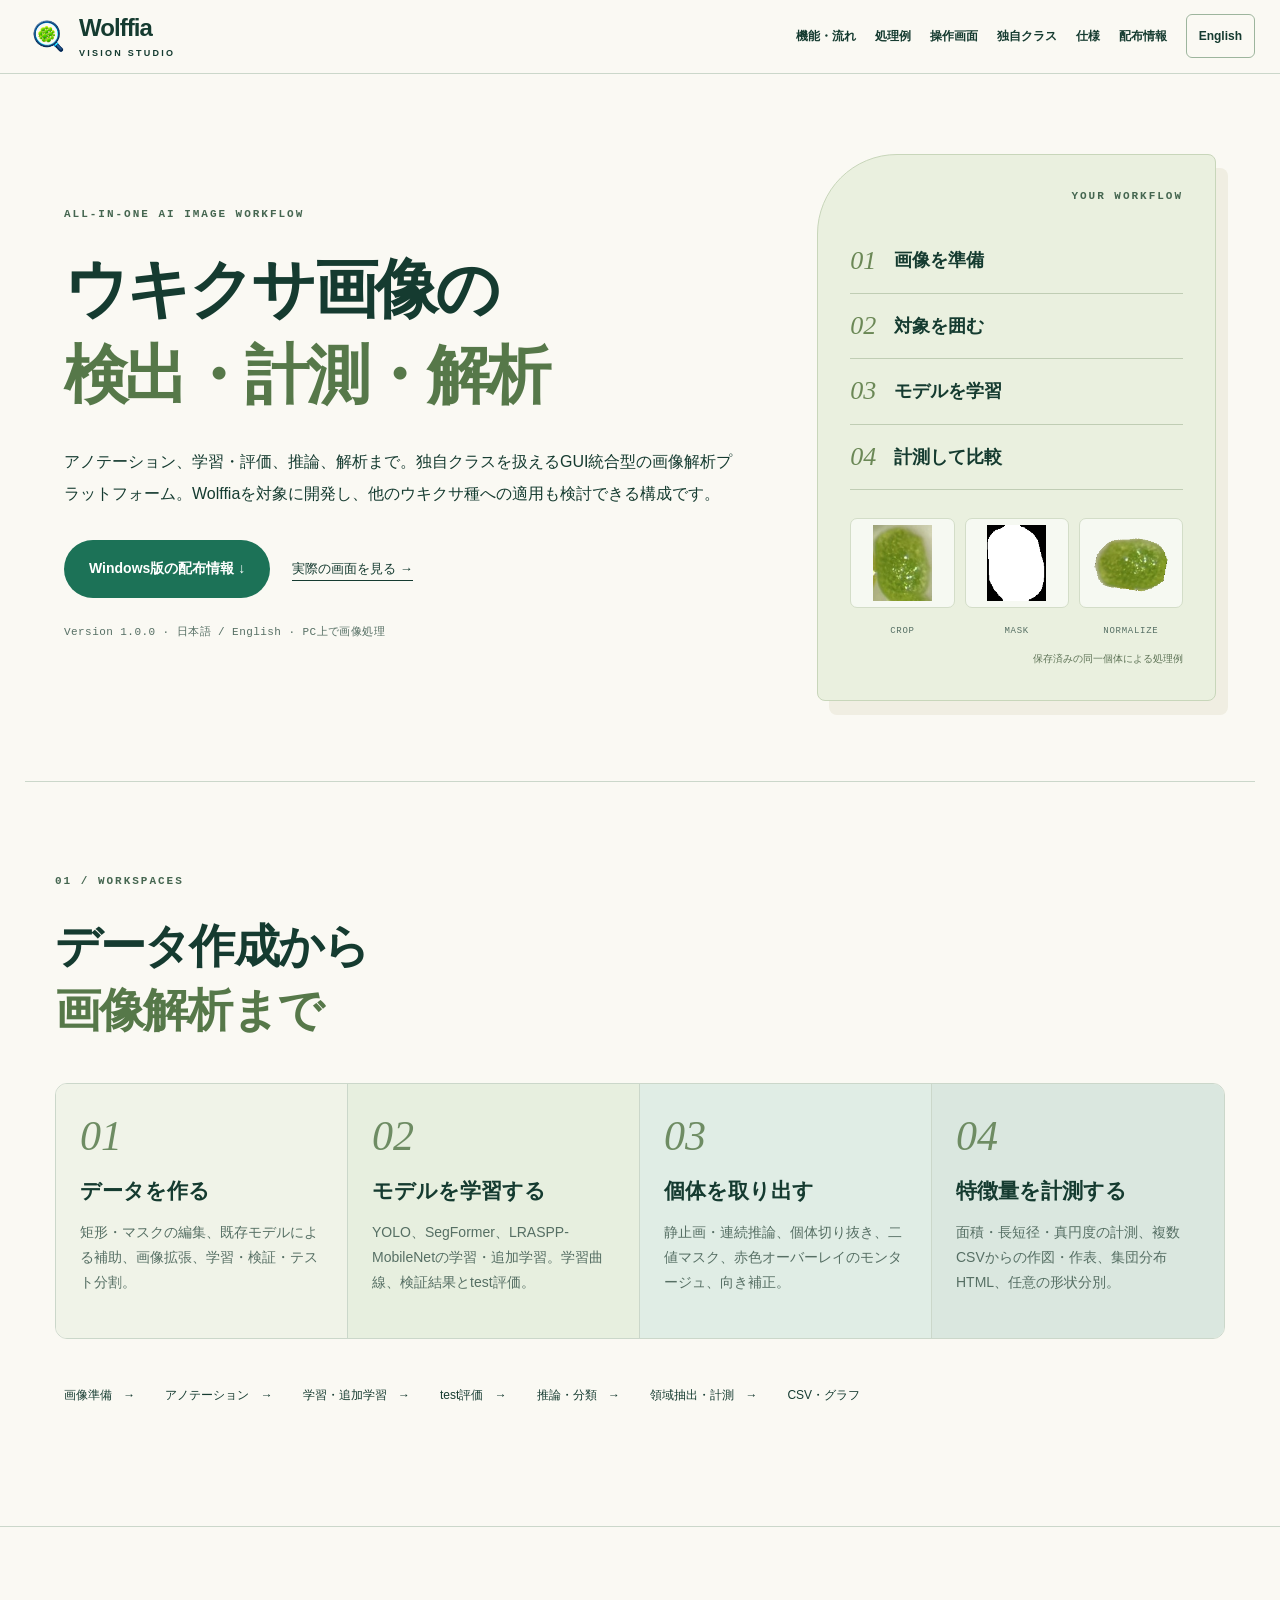
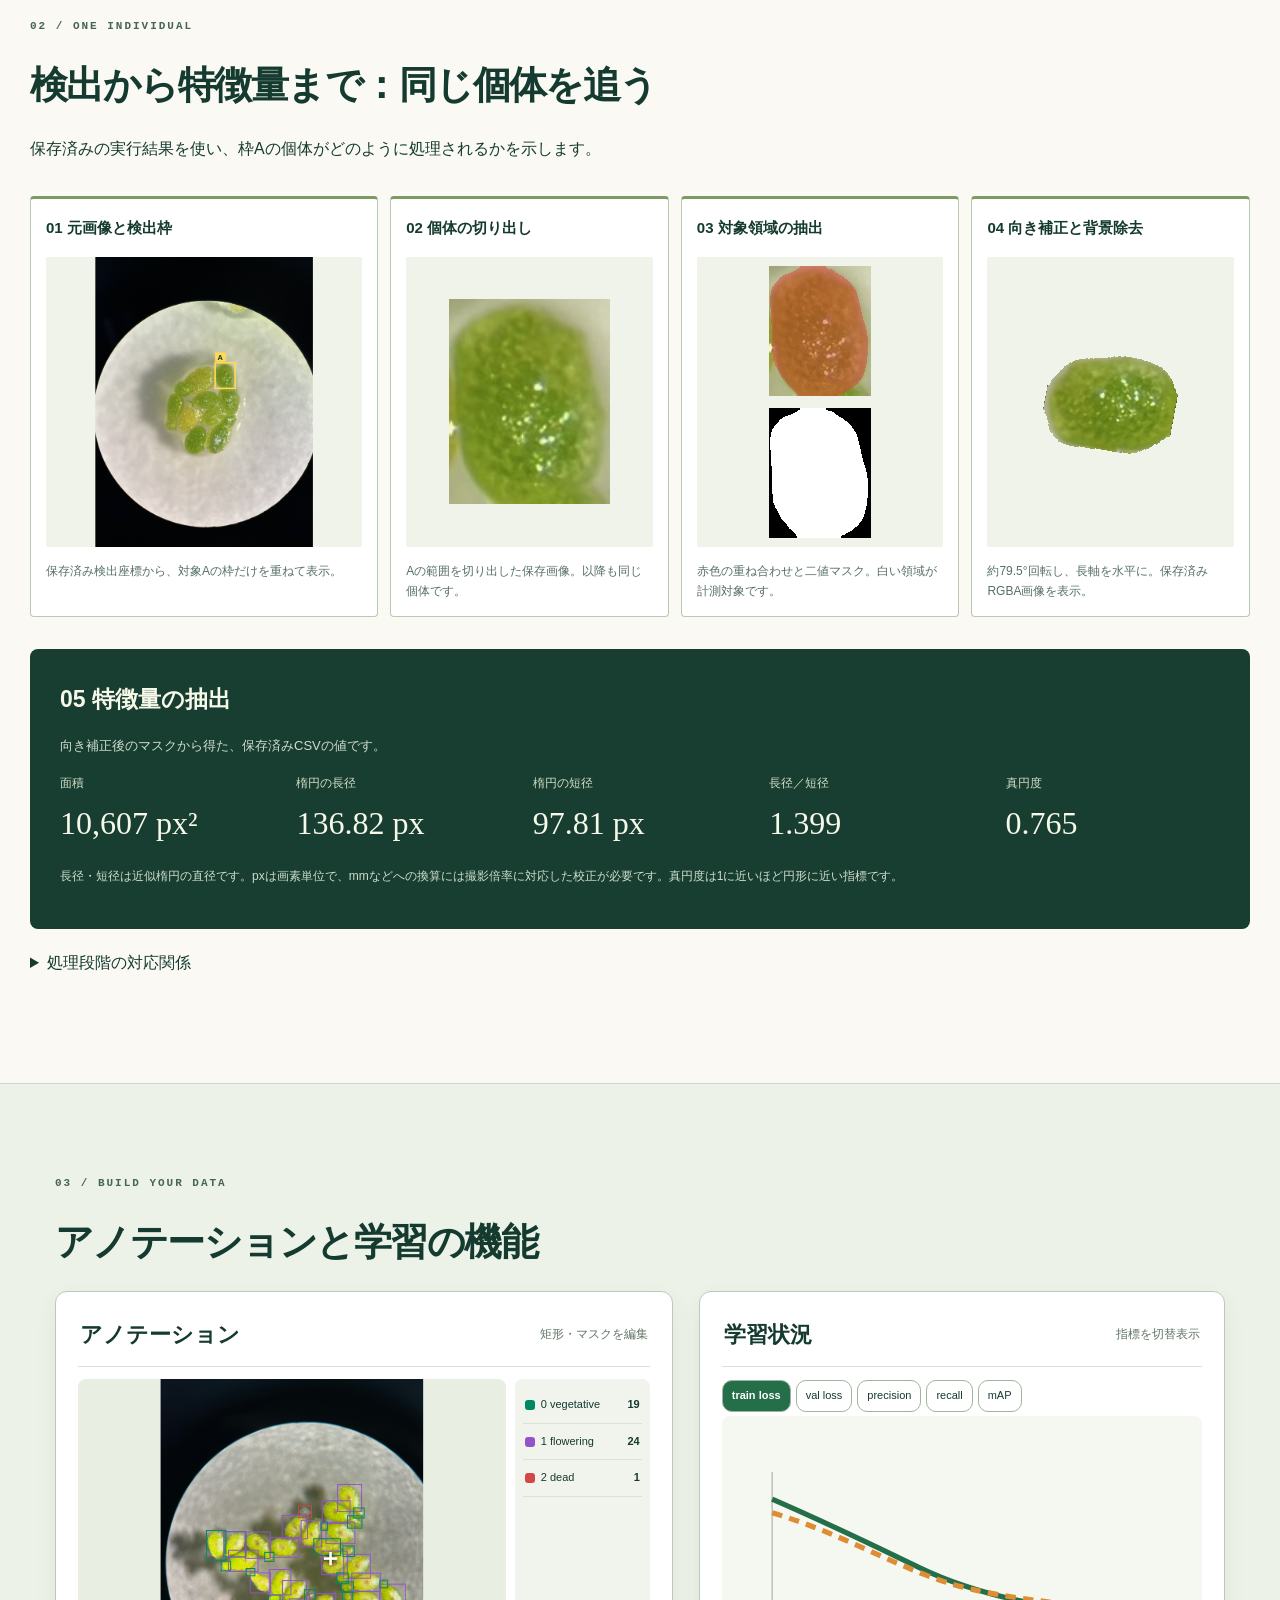
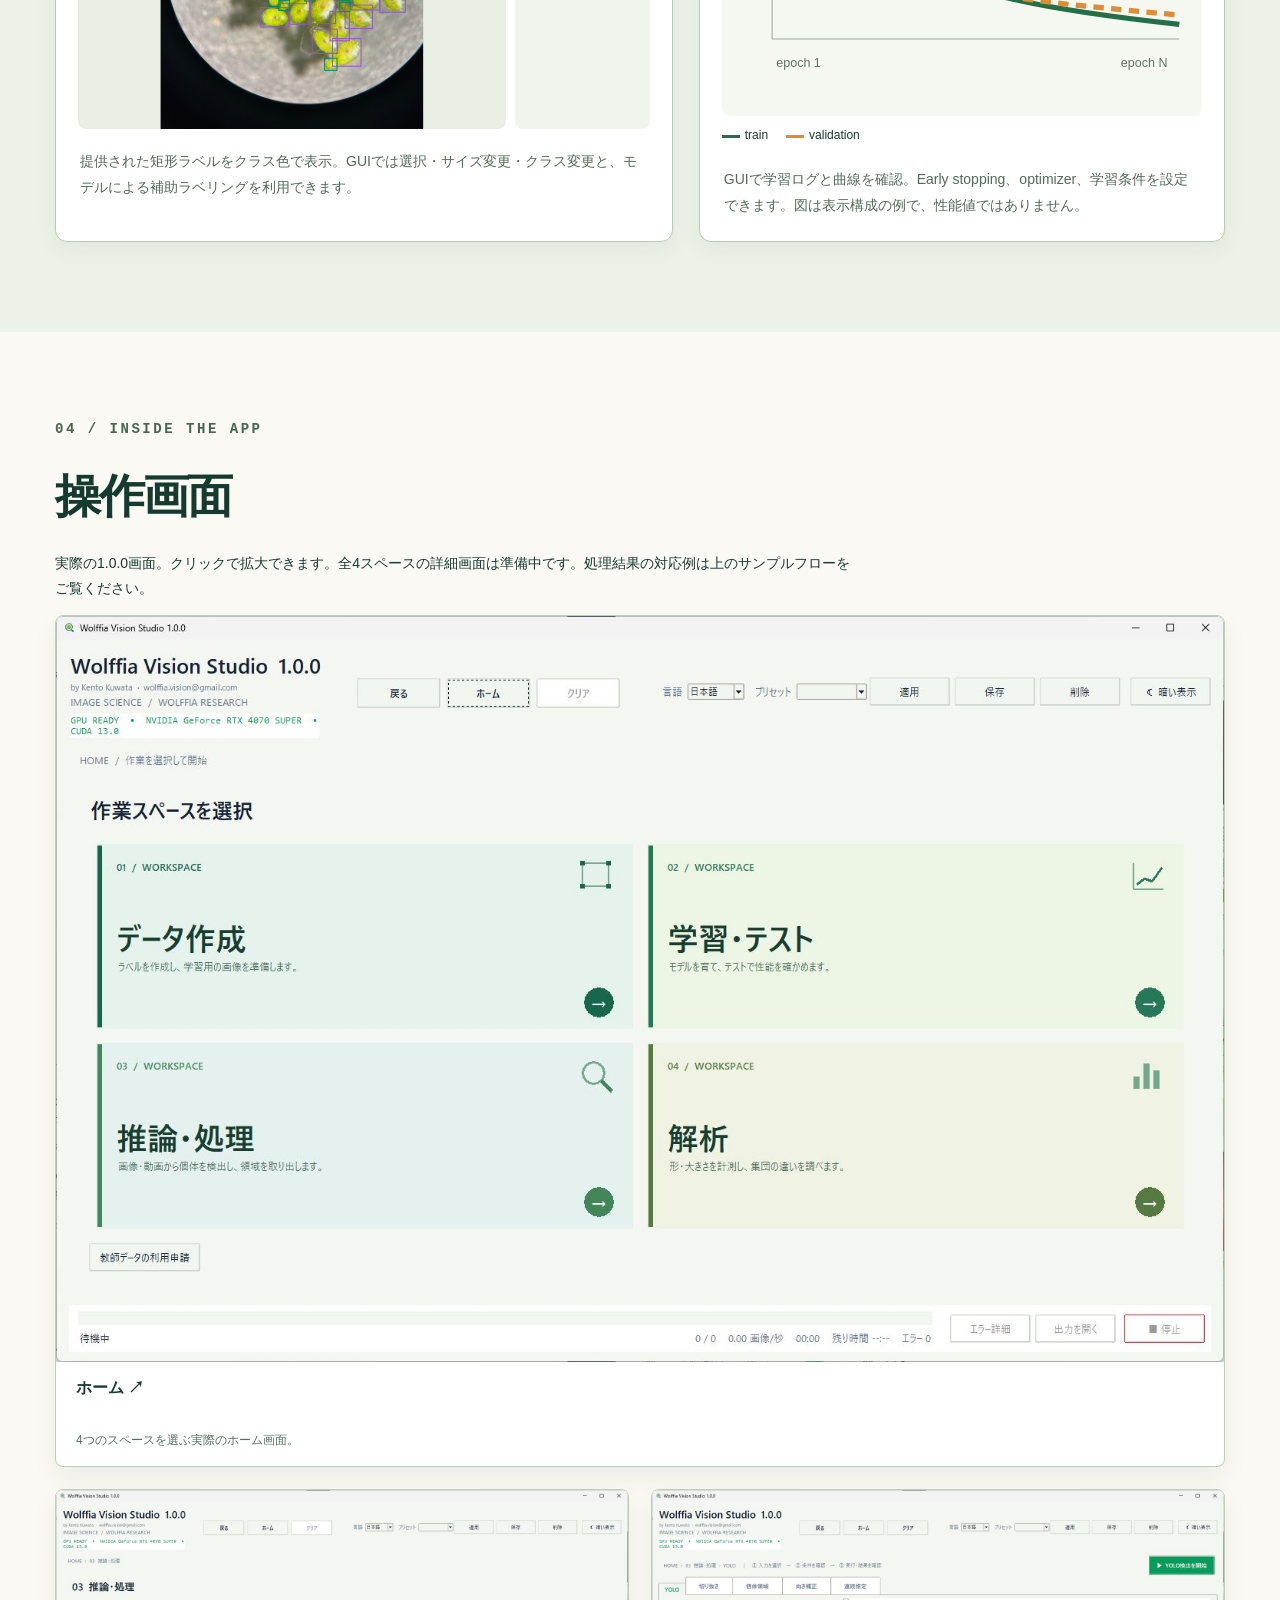
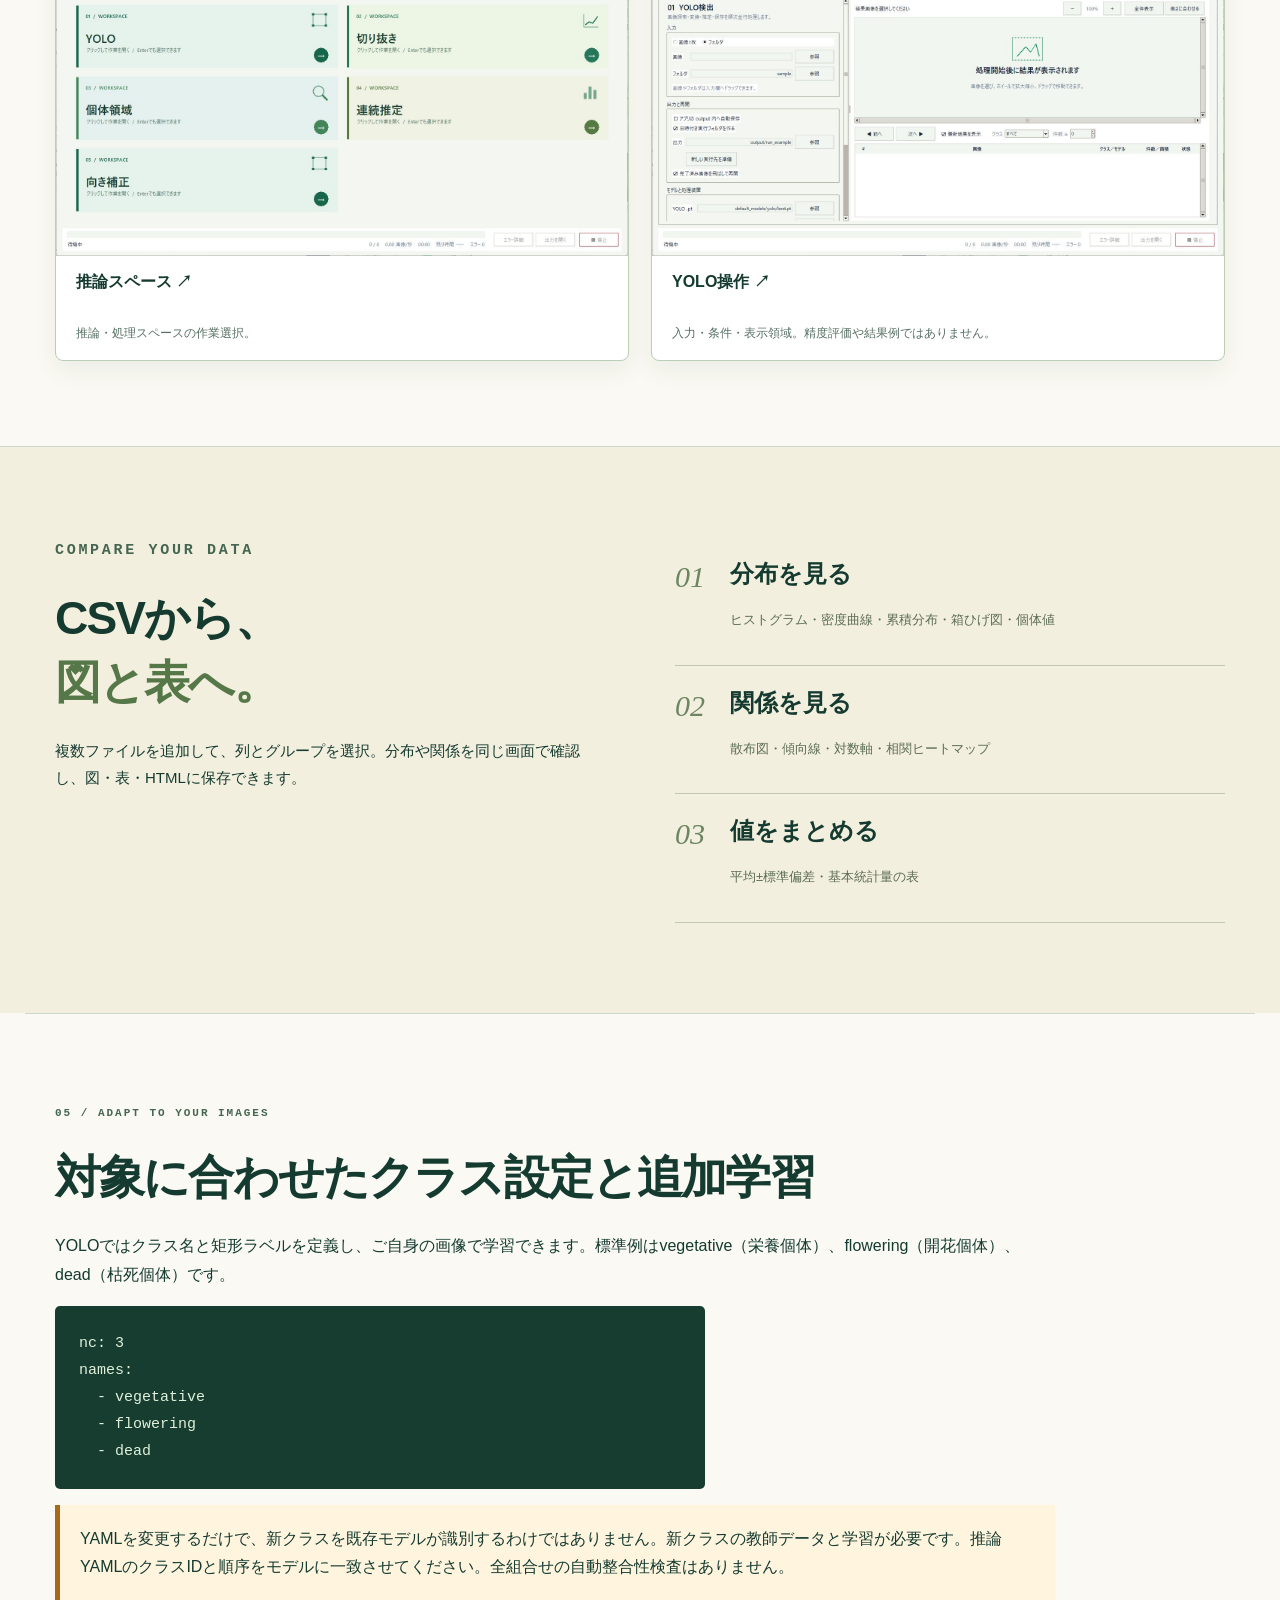
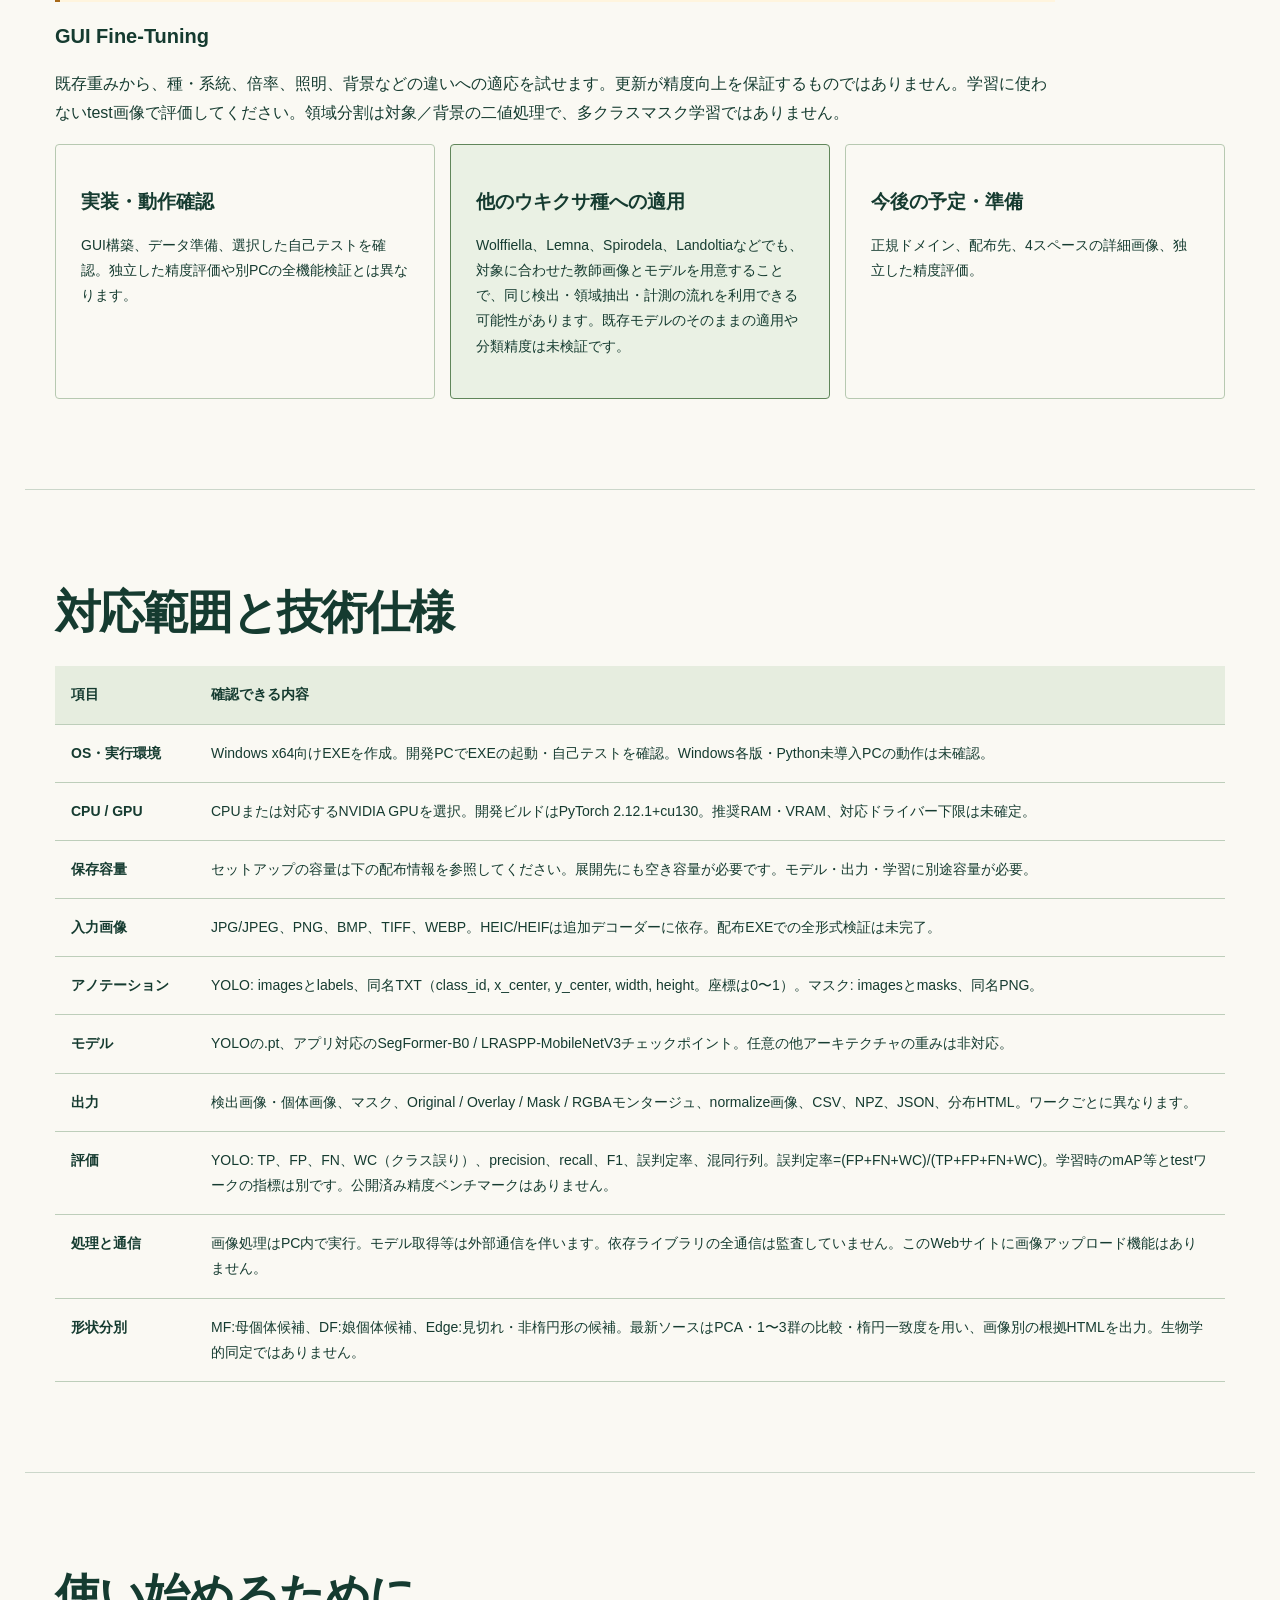
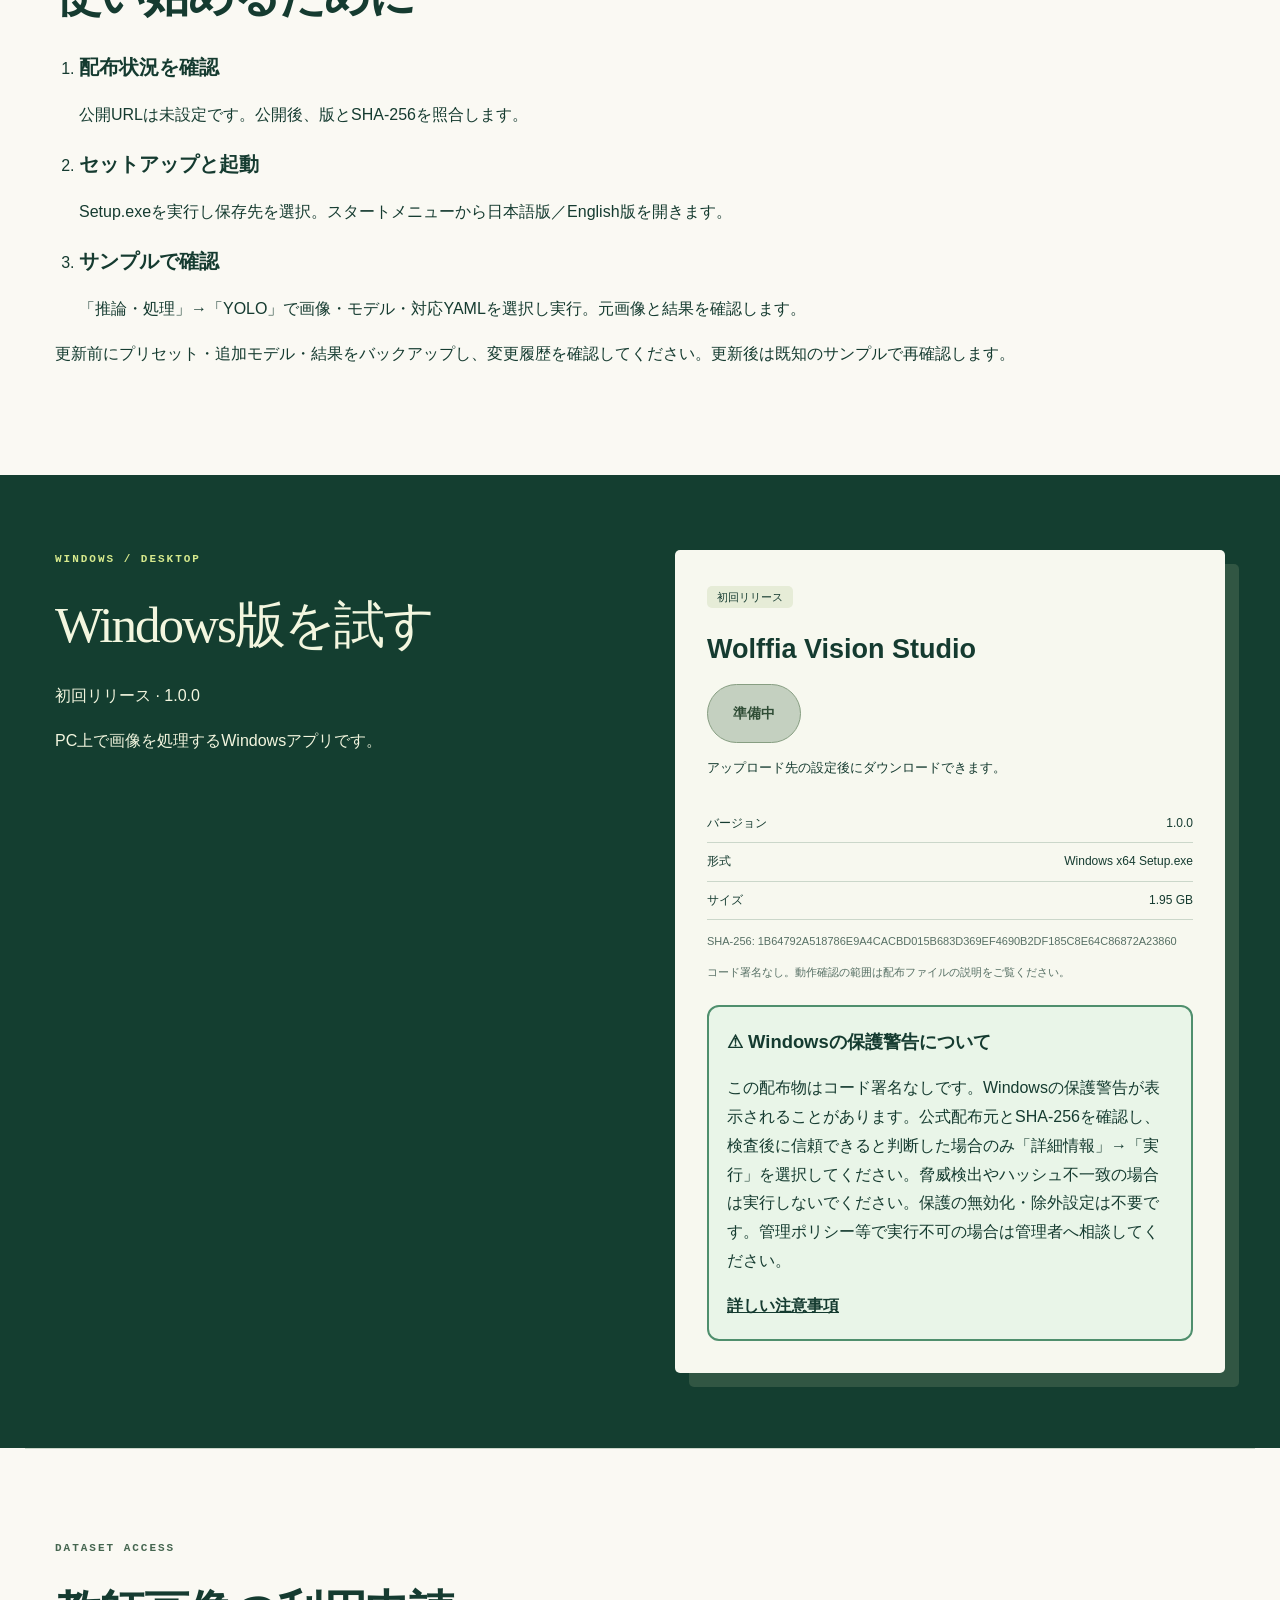
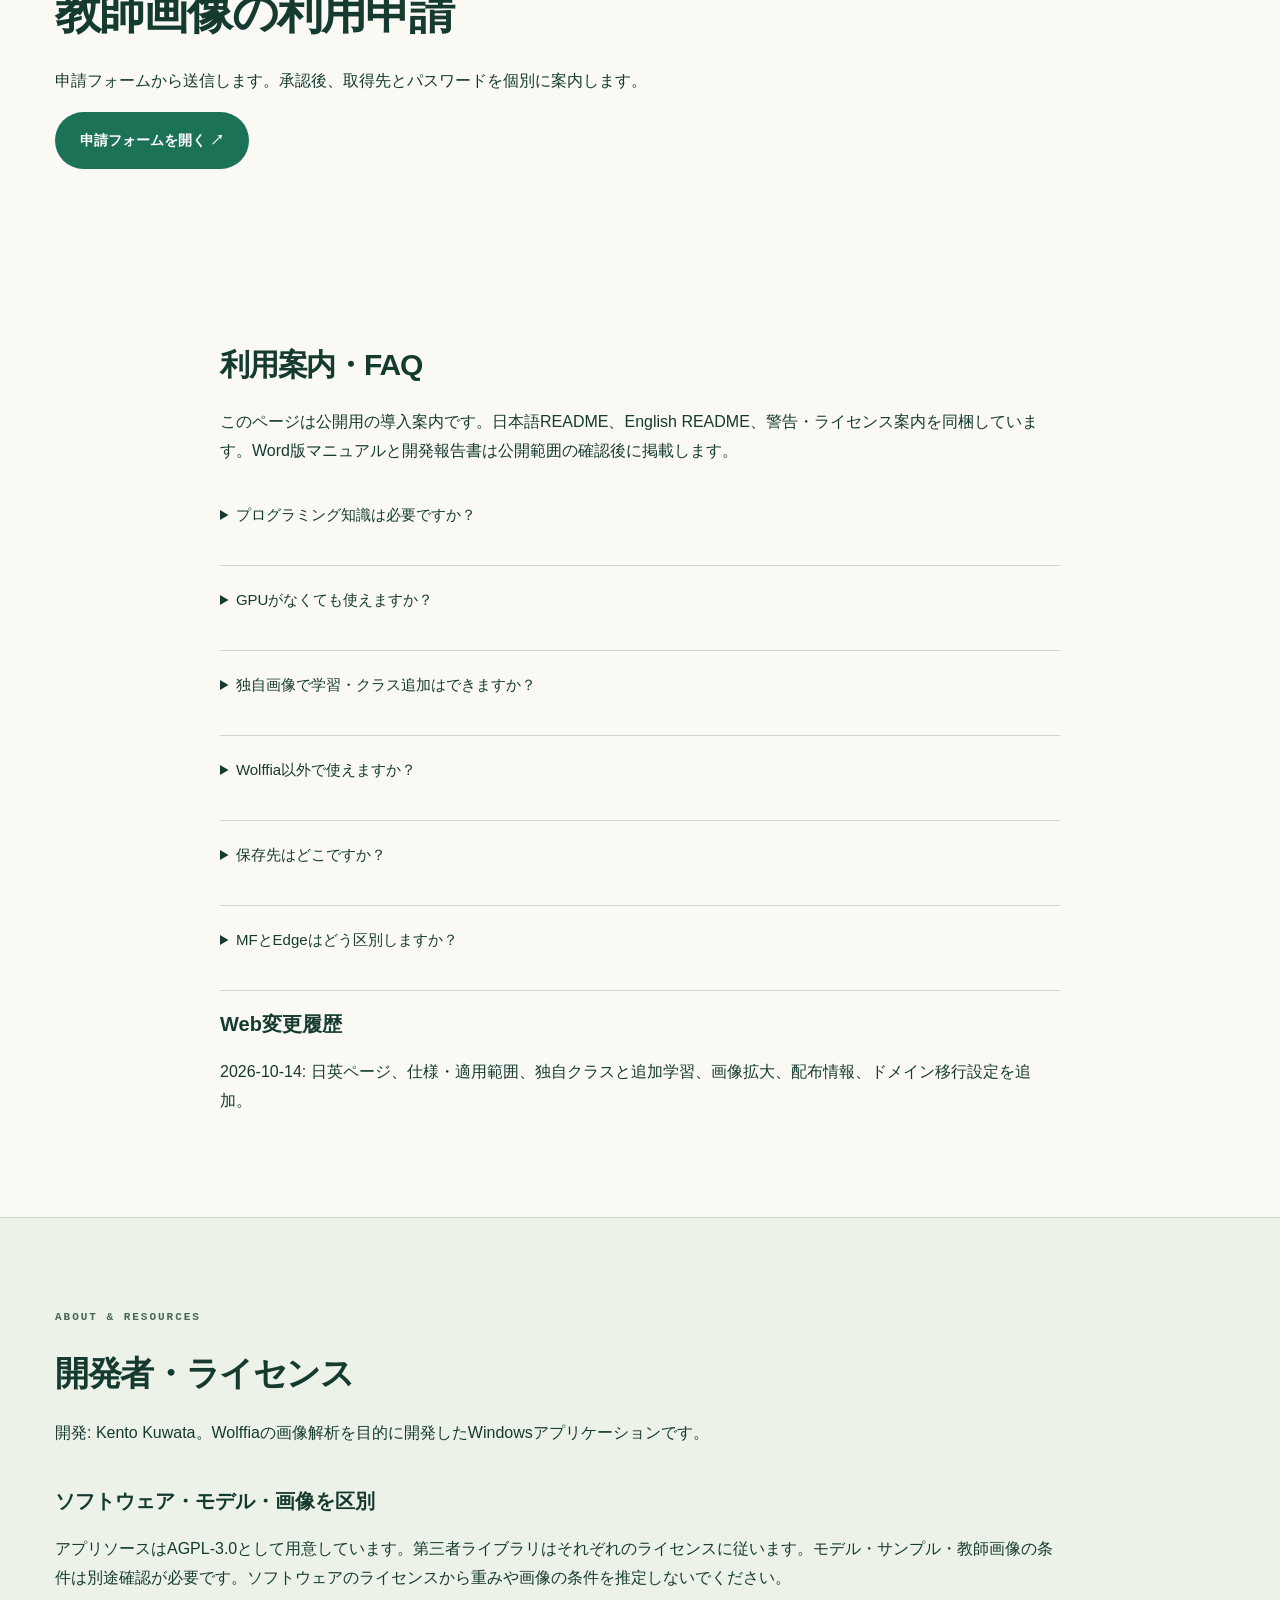
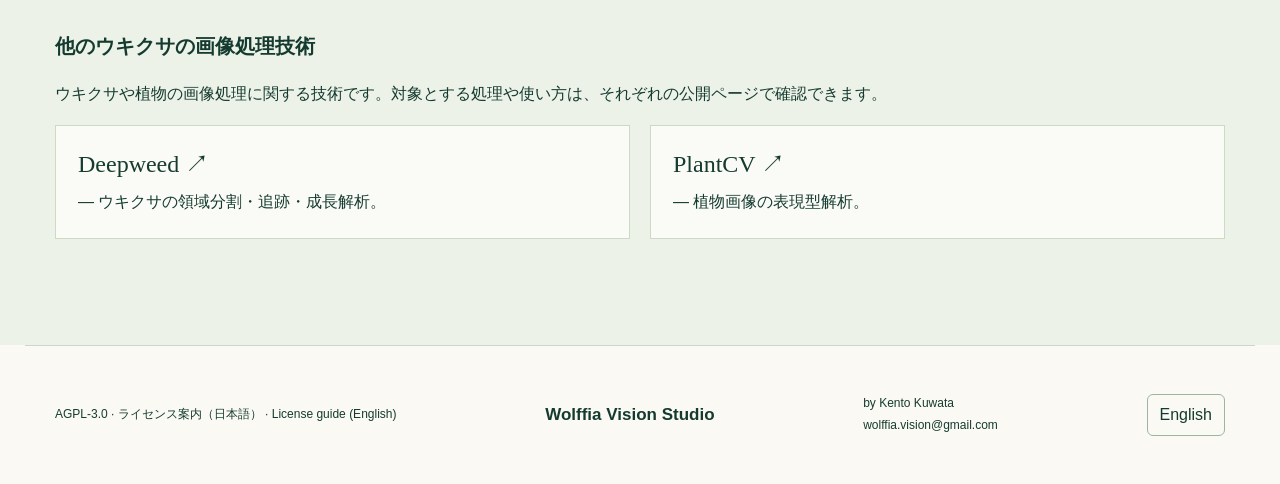
==== index.html @ 160605e1 "Add files via upload" ====
<!doctype html><html lang="ja"><head><meta charset="utf-8"><meta name="viewport" content="width=device-width,initial-scale=1"><title>Wolffia Vision Studio | アノテーションから学習・画像解析まで</title><meta name="description" content="アノテーション、学習・評価、推論、解析まで。独自クラスを扱えるGUI統合型の画像解析プラットフォーム。Wolffiaを対象に開発し、他のウキクサ種への適用も検討できる構成です。"><meta property="og:type" content="website"><meta property="og:title" content="Wolffia Vision Studio | アノテーションから学習・画像解析まで"><meta property="og:description" content="アノテーション、学習・評価、推論、解析まで。独自クラスを扱えるGUI統合型の画像解析プラットフォーム。Wolffiaを対象に開発し、他のウキクサ種への適用も検討できる構成です。"><meta name="twitter:card" content="summary"><link rel="icon" href="assets/icon.png"><link rel="stylesheet" href="style.css"><link rel="stylesheet" href="enhancements.css"><link rel="stylesheet" href="editorial.css"><style>.download-card .release-warning{border:2px solid #4f8f6d;border-radius:12px;padding:18px;background:#e9f5e8;margin:22px 0 0}.release-warning h3{font-size:1.15rem;margin-top:0}.release-warning a{text-decoration:underline;font-weight:700}.screenshot-crop{aspect-ratio:auto!important}.screenshot-crop img{transform:none!important;object-fit:contain!important}.lightbox-crop img{transform:none!important}</style></head><body><a class="skip" href="#main">本文へ移動</a><header><a class="brand" href="#main"><img src="assets/icon.png" width="44" height="44" alt=""><span>Wolffia<span class="brand-sub">VISION STUDIO</span></span></a><button class="menu-toggle" aria-expanded="false" aria-controls="main-nav">メニュー ☰</button><nav id="main-nav" aria-label="メインナビゲーション"><a href="#workflow">機能・流れ</a><a href="#example">処理例</a><a href="#screens">操作画面</a><a href="#custom">独自クラス</a><a href="#spec">仕様</a><a href="#download">配布情報</a><a class="language-link" href="en/" hreflang="en">English</a></nav></header><main id="main"><section class="hero"><div class="hero-copy"><p class="eyebrow">ALL-IN-ONE AI IMAGE WORKFLOW</p><h1>ウキクサ画像の<br><em>検出・計測・解析</em></h1><p class="lead">アノテーション、学習・評価、推論、解析まで。独自クラスを扱えるGUI統合型の画像解析プラットフォーム。Wolffiaを対象に開発し、他のウキクサ種への適用も検討できる構成です。</p><div class="actions"><a class="primary" href="#download">Windows版の配布情報 ↓</a><a class="text-link" href="#screens">実際の画面を見る →</a></div><p class="subtle">Version 1.0.0 · 日本語 / English · PC上で画像処理</p></div><aside class="workflow-panel" aria-label="Workflow"><p class="eyebrow">YOUR WORKFLOW</p><ol><li><span>01</span><strong>画像を準備</strong></li><li><span>02</span><strong>対象を囲む</strong></li><li><span>03</span><strong>モデルを学習</strong></li><li><span>04</span><strong>計測して比較</strong></li></ol><div class="workflow-specimens"><figure><img src="assets/workflow/crop.jpg" alt="CROP"><figcaption>CROP</figcaption></figure><figure><img src="assets/workflow/mask.png" alt="MASK"><figcaption>MASK</figcaption></figure><figure><img src="assets/workflow/normalized.png" alt="NORMALIZE"><figcaption>NORMALIZE</figcaption></figure></div><p class="specimen-caption">保存済みの同一個体による処理例</p></aside></section><section class="intro" id="workflow"><p class="eyebrow">01 / WORKSPACES</p><h2>データ作成から<br><em>画像解析まで</em></h2><div class="steps"><article><span class="step-number">01</span><h3>データを作る</h3><p>矩形・マスクの編集、既存モデルによる補助、画像拡張、学習・検証・テスト分割。</p></article><article><span class="step-number">02</span><h3>モデルを学習する</h3><p>YOLO、SegFormer、LRASPP-MobileNetの学習・追加学習。学習曲線、検証結果とtest評価。</p></article><article><span class="step-number">03</span><h3>個体を取り出す</h3><p>静止画・連続推論、個体切り抜き、二値マスク、赤色オーバーレイのモンタージュ、向き補正。</p></article><article><span class="step-number">04</span><h3>特徴量を計測する</h3><p>面積・長短径・真円度の計測、複数CSVからの作図・作表、集団分布HTML、任意の形状分別。</p></article></div><ol class="flow"><li>画像準備</li><li>アノテーション</li><li>学習・追加学習</li><li>test評価</li><li>推論・分類</li><li>領域抽出・計測</li><li>CSV・グラフ</li></ol></section><section class="intro example" id="example"><p class="eyebrow">02 / ONE INDIVIDUAL</p><h2>検出から特徴量まで：同じ個体を追う</h2><p>保存済みの実行結果を使い、枠Aの個体がどのように処理されるかを示します。</p><div class="example-grid"><figure><h3>01 元画像と検出枠</h3><div class="example-image"><svg viewBox="0 0 1108 1477" role="img" aria-label="元画像の選択した検出枠A"><image href="assets/workflow/original.jpg" width="1108" height="1477"/><rect x="610" y="539" width="102" height="130" fill="none" stroke="#ffda56" stroke-width="8"/><rect x="610" y="486" width="54" height="48" fill="#ffda56"/><text x="622" y="523" font-size="38" font-weight="bold" fill="#18352b">A</text></svg></div><figcaption>保存済み検出座標から、対象Aの枠だけを重ねて表示。</figcaption></figure><figure><h3>02 個体の切り出し</h3><div class="example-image"><img src="assets/workflow/crop.jpg" alt="枠Aから切り出した個体" width="102" height="130" loading="lazy"></div><figcaption>Aの範囲を切り出した保存画像。以降も同じ個体です。</figcaption></figure><figure><h3>03 対象領域の抽出</h3><div class="example-image"><div class="mask-pair"><img src="assets/workflow/overlay.jpg" alt="赤色で示す抽出領域" loading="lazy"><img src="assets/workflow/mask.png" alt="白が対象、黒が背景の二値マスク" loading="lazy"></div></div><figcaption>赤色の重ね合わせと二値マスク。白い領域が計測対象です。</figcaption></figure><figure><h3>04 向き補正と背景除去</h3><div class="example-image"><img src="assets/workflow/normalized.png" alt="長軸を水平にした背景透過画像" width="163" height="141" loading="lazy"></div><figcaption>約79.5°回転し、長軸を水平に。保存済みRGBA画像を表示。</figcaption></figure></div><div class="measurement"><h3>05 特徴量の抽出</h3><p>向き補正後のマスクから得た、保存済みCSVの値です。</p><dl><div><dt>面積</dt><dd>10,607 px²</dd></div><div><dt>楕円の長径</dt><dd>136.82 px</dd></div><div><dt>楕円の短径</dt><dd>97.81 px</dd></div><div><dt>長径／短径</dt><dd>1.399</dd></div><div><dt>真円度</dt><dd>0.765</dd></div></dl><p class="fine">長径・短径は近似楕円の直径です。pxは画素単位で、mmなどへの換算には撮影倍率に対応した校正が必要です。真円度は1に近いほど円形に近い指標です。</p></div><details><summary>処理段階の対応関係</summary><p>同じ検出対象を、切り抜き対応表と内部の個体IDで各処理段階へ対応付けています。</p><p>保存済みの処理例であり、1.0.0の精度ベンチマークではありません。</p></details></section><section class="intro feature-tools" id="annotation-training"><p class="eyebrow">03 / BUILD YOUR DATA</p><h2>アノテーションと学習の機能</h2><div class="hero-tools" aria-label="アノテーションと学習の機能例"><article class="tool-preview annotation-preview"><div class="tool-bar"><strong>アノテーション</strong><span>矩形・マスクを編集</span></div><div class="annotation-layout"><div class="annotation-canvas"><svg viewBox="0 0 1108 1477" role="img" aria-label="提供されたラベルを重ねたアノテーション例"><image href="assets/annotation-example.png" width="1108" height="1477"/><rect x="422.7" y="964.2" width="119.0" height="82.2" fill="none" stroke="#9453c9" stroke-width="4"/><rect x="357.1" y="645.7" width="105.9" height="111.3" fill="none" stroke="#9453c9" stroke-width="4"/><rect x="628.2" y="905.5" width="109.9" height="127.1" fill="none" stroke="#9453c9" stroke-width="4"/><rect x="543.5" y="928.0" width="90.5" height="107.0" fill="none" stroke="#9453c9" stroke-width="4"/><rect x="593.1" y="596.5" width="86.4" height="111.8" fill="none" stroke="#9453c9" stroke-width="4"/><rect x="461.4" y="668.3" width="120.9" height="84.3" fill="none" stroke="#9453c9" stroke-width="4"/><rect x="680.2" y="726.3" width="107.9" height="99.4" fill="none" stroke="#9453c9" stroke-width="4"/><rect x="715.1" y="980.2" width="81.7" height="124.7" fill="none" stroke="#9453c9" stroke-width="4"/><rect x="806.8" y="819.4" width="120.5" height="77.7" fill="none" stroke="#9453c9" stroke-width="4"/><rect x="725.5" y="1095.6" width="120.4" height="116.6" fill="none" stroke="#9453c9" stroke-width="4"/><rect x="681.8" y="513.7" width="117.5" height="95.8" fill="none" stroke="#9453c9" stroke-width="4"/><rect x="925.0" y="865.7" width="107.7" height="118.5" fill="none" stroke="#9453c9" stroke-width="4"/><rect x="698.0" y="604.5" width="121.9" height="90.4" fill="none" stroke="#9453c9" stroke-width="4"/><rect x="640.0" y="1055.8" width="105.6" height="102.3" fill="none" stroke="#9453c9" stroke-width="4"/><rect x="772.7" y="740.0" width="112.5" height="100.7" fill="none" stroke="#9453c9" stroke-width="4"/><rect x="514.6" y="850.2" width="101.4" height="98.3" fill="none" stroke="#9453c9" stroke-width="4"/><rect x="747.2" y="445.1" width="101.1" height="114.4" fill="none" stroke="#9453c9" stroke-width="4"/><rect x="778.7" y="954.1" width="115.8" height="99.1" fill="none" stroke="#9453c9" stroke-width="4"/><rect x="582.3" y="535.6" width="54.1" height="48.9" fill="none" stroke="#d44747" stroke-width="4"/><rect x="743.5" y="818.4" width="48.5" height="45.6" fill="none" stroke="#008864" stroke-width="4"/><rect x="753.7" y="935.5" width="45.9" height="46.3" fill="none" stroke="#008864" stroke-width="4"/><rect x="762.6" y="856.1" width="50.8" height="44.0" fill="none" stroke="#008864" stroke-width="4"/><rect x="769.4" y="704.9" width="47.6" height="43.9" fill="none" stroke="#008864" stroke-width="4"/><rect x="788.6" y="577.4" width="61.1" height="52.0" fill="none" stroke="#008864" stroke-width="4"/><rect x="455.2" y="911.8" width="49.2" height="48.2" fill="none" stroke="#008864" stroke-width="4"/><rect x="255.5" y="768.7" width="40.1" height="41.0" fill="none" stroke="#008864" stroke-width="4"/><rect x="806.8" y="895.8" width="118.9" height="79.0" fill="none" stroke="#9453c9" stroke-width="4"/><rect x="692.1" y="1178.3" width="52.2" height="51.3" fill="none" stroke="#008864" stroke-width="4"/><rect x="607.8" y="888.8" width="44.7" height="48.5" fill="none" stroke="#008864" stroke-width="4"/><rect x="498.9" y="934.1" width="45.5" height="43.1" fill="none" stroke="#008864" stroke-width="4"/><rect x="767.8" y="898.6" width="43.4" height="43.6" fill="none" stroke="#008864" stroke-width="4"/><rect x="286.5" y="722.6" width="124.8" height="89.7" fill="none" stroke="#9453c9" stroke-width="4"/><rect x="646.5" y="674.0" width="112.6" height="71.2" fill="none" stroke="#008864" stroke-width="4"/><rect x="814.8" y="544.1" width="44.4" height="42.7" fill="none" stroke="#008864" stroke-width="4"/><rect x="439.3" y="731.7" width="39.2" height="38.1" fill="none" stroke="#008864" stroke-width="4"/><rect x="361.3" y="799.8" width="36.4" height="30.7" fill="none" stroke="#008864" stroke-width="4"/><rect x="676.7" y="603.4" width="28.0" height="34.7" fill="none" stroke="#008864" stroke-width="4"/><rect x="925.0" y="849.0" width="33.7" height="32.2" fill="none" stroke="#008864" stroke-width="4"/><rect x="267.6" y="644.4" width="92.3" height="106.4" fill="none" stroke="#008864" stroke-width="4"/><rect x="267.5" y="644.8" width="92.3" height="105.9" fill="none" stroke="#9453c9" stroke-width="4"/><rect x="193.5" y="639.2" width="81.9" height="125.3" fill="none" stroke="#008864" stroke-width="4"/><rect x="378.1" y="818.3" width="85.9" height="84.6" fill="none" stroke="#9453c9" stroke-width="4"/><rect x="458.7" y="803.8" width="91.2" height="107.1" fill="none" stroke="#9453c9" stroke-width="4"/><rect x="513.0" y="576.4" width="107.1" height="97.8" fill="none" stroke="#9453c9" stroke-width="4"/></svg><span class="cursor-cross">＋</span></div><ul class="annotation-list"><li><i style="background:#008864"></i>0 vegetative <b>19</b></li><li><i style="background:#9453c9"></i>1 flowering <b>24</b></li><li><i style="background:#d44747"></i>2 dead <b>1</b></li></ul></div><p>提供された矩形ラベルをクラス色で表示。GUIでは選択・サイズ変更・クラス変更と、モデルによる補助ラベリングを利用できます。</p></article><article class="tool-preview training-preview"><div class="tool-bar"><strong>学習状況</strong><span>指標を切替表示</span></div><div class="metric-pills"><b>train loss</b><span>val loss</span><span>precision</span><span>recall</span><span>mAP</span></div><svg class="training-chart" viewBox="0 0 460 220" role="img" aria-label="学習曲線の表示例。実測値ではありません"><path d="M48 20V180H438" fill="none" stroke="#9cae9f"/><path d="M48 46 C110 73 140 88 190 112 S300 151 438 166" fill="none" stroke="#246e49" stroke-width="5"/><path d="M48 59 C105 76 145 99 196 119 S307 145 438 157" fill="none" stroke="#de8d35" stroke-width="5" stroke-dasharray="10 7"/><g fill="#607565" font-size="12"><text x="52" y="207">epoch 1</text><text x="382" y="207">epoch N</text></g></svg><div class="chart-key"><span><i class="train-line"></i>train</span><span><i class="val-line"></i>validation</span></div><p>GUIで学習ログと曲線を確認。Early stopping、optimizer、学習条件を設定できます。図は表示構成の例で、性能値ではありません。</p></article></div></section><section class="screens" id="screens"><p class="eyebrow">04 / INSIDE THE APP</p><h2>操作画面</h2><p>実際の1.0.0画面。クリックで拡大できます。全4スペースの詳細画面は準備中です。処理結果の対応例は上のサンプルフローをご覧ください。</p><div class="gallery"><figure class="gallery-card"><button class="zoom" data-full="assets/home.png" aria-label="ホーム — 画像を拡大"><span class="screenshot-crop"><img src="assets/home.png" alt="4つのスペースを選ぶ実際のホーム画面。" loading="lazy" width="1570" height="1002"></span><span>ホーム ↗</span></button><figcaption>4つのスペースを選ぶ実際のホーム画面。</figcaption></figure><figure class="gallery-card"><button class="zoom" data-full="assets/workspace.png" aria-label="推論スペース — 画像を拡大"><span class="screenshot-crop"><img src="assets/workspace.png" alt="推論・処理スペースの作業選択。" loading="lazy" width="1570" height="1002"></span><span>推論スペース ↗</span></button><figcaption>推論・処理スペースの作業選択。</figcaption></figure><figure class="gallery-card"><button class="zoom" data-full="assets/yolo.png" aria-label="YOLO操作 — 画像を拡大"><span class="screenshot-crop"><img src="assets/yolo.png" alt="入力・条件・表示領域。精度評価や結果例ではありません。" loading="lazy" width="1570" height="1002"></span><span>YOLO操作 ↗</span></button><figcaption>入力・条件・表示領域。精度評価や結果例ではありません。</figcaption></figure></div></section><section class="chart-feature intro" id="charts"><div><p class="eyebrow">COMPARE YOUR DATA</p><h2>CSVから、<br><em>図と表へ。</em></h2><p>複数ファイルを追加して、列とグループを選択。分布や関係を同じ画面で確認し、図・表・HTMLに保存できます。</p></div><div class="chart-options"><article><span>01</span><h3>分布を見る</h3><p>ヒストグラム・密度曲線・累積分布・箱ひげ図・個体値</p></article><article><span>02</span><h3>関係を見る</h3><p>散布図・傾向線・対数軸・相関ヒートマップ</p></article><article><span>03</span><h3>値をまとめる</h3><p>平均±標準偏差・基本統計量の表</p></article></div></section><section class="intro" id="custom"><p class="eyebrow">05 / ADAPT TO YOUR IMAGES</p><h2>対象に合わせたクラス設定と追加学習</h2><p>YOLOではクラス名と矩形ラベルを定義し、ご自身の画像で学習できます。標準例はvegetative（栄養個体）、flowering（開花個体）、dead（枯死個体）です。</p><pre class="yaml"><code>nc: 3
names:
  - vegetative
  - flowering
  - dead</code></pre><p class="notice">YAMLを変更するだけで、新クラスを既存モデルが識別するわけではありません。新クラスの教師データと学習が必要です。推論YAMLのクラスIDと順序をモデルに一致させてください。全組合せの自動整合性検査はありません。</p><h3>GUI Fine-Tuning</h3><p>既存重みから、種・系統、倍率、照明、背景などの違いへの適応を試せます。更新が精度向上を保証するものではありません。学習に使わないtest画像で評価してください。領域分割は対象／背景の二値処理で、多クラスマスク学習ではありません。</p><div class="scope"><article><h3>実装・動作確認</h3><p>GUI構築、データ準備、選択した自己テストを確認。独立した精度評価や別PCの全機能検証とは異なります。</p></article><article><h3>他のウキクサ種への適用</h3><p>Wolffiella、Lemna、Spirodela、Landoltiaなどでも、対象に合わせた教師画像とモデルを用意することで、同じ検出・領域抽出・計測の流れを利用できる可能性があります。既存モデルのそのままの適用や分類精度は未検証です。</p></article><article><h3>今後の予定・準備</h3><p>正規ドメイン、配布先、4スペースの詳細画像、独立した精度評価。</p></article></div></section><section class="intro" id="spec"><h2>対応範囲と技術仕様</h2><div class="table-wrap" tabindex="0" role="region" aria-label="Specifications"><table><thead><tr><th>項目</th><th>確認できる内容</th></tr></thead><tbody><tr><th scope="row">OS・実行環境</th><td>Windows x64向けEXEを作成。開発PCでEXEの起動・自己テストを確認。Windows各版・Python未導入PCの動作は未確認。</td></tr><tr><th scope="row">CPU / GPU</th><td>CPUまたは対応するNVIDIA GPUを選択。開発ビルドはPyTorch 2.12.1+cu130。推奨RAM・VRAM、対応ドライバー下限は未確定。</td></tr><tr><th scope="row">保存容量</th><td>セットアップの容量は下の配布情報を参照してください。展開先にも空き容量が必要です。モデル・出力・学習に別途容量が必要。</td></tr><tr><th scope="row">入力画像</th><td>JPG/JPEG、PNG、BMP、TIFF、WEBP。HEIC/HEIFは追加デコーダーに依存。配布EXEでの全形式検証は未完了。</td></tr><tr><th scope="row">アノテーション</th><td>YOLO: imagesとlabels、同名TXT（class_id, x_center, y_center, width, height。座標は0〜1）。マスク: imagesとmasks、同名PNG。</td></tr><tr><th scope="row">モデル</th><td>YOLOの.pt、アプリ対応のSegFormer-B0 / LRASPP-MobileNetV3チェックポイント。任意の他アーキテクチャの重みは非対応。</td></tr><tr><th scope="row">出力</th><td>検出画像・個体画像、マスク、Original / Overlay / Mask / RGBAモンタージュ、normalize画像、CSV、NPZ、JSON、分布HTML。ワークごとに異なります。</td></tr><tr><th scope="row">評価</th><td>YOLO: TP、FP、FN、WC（クラス誤り）、precision、recall、F1、誤判定率、混同行列。誤判定率=(FP+FN+WC)/(TP+FP+FN+WC)。学習時のmAP等とtestワークの指標は別です。公開済み精度ベンチマークはありません。</td></tr><tr><th scope="row">処理と通信</th><td>画像処理はPC内で実行。モデル取得等は外部通信を伴います。依存ライブラリの全通信は監査していません。このWebサイトに画像アップロード機能はありません。</td></tr><tr><th scope="row">形状分別</th><td>MF:母個体候補、DF:娘個体候補、Edge:見切れ・非楕円形の候補。最新ソースはPCA・1〜3群の比較・楕円一致度を用い、画像別の根拠HTMLを出力。生物学的同定ではありません。</td></tr></tbody></table></div></section><section class="intro" id="guide"><h2>使い始めるために</h2><ol class="instructions"><li><h3>配布状況を確認</h3><p>公開URLは未設定です。公開後、版とSHA-256を照合します。</p></li><li><h3>セットアップと起動</h3><p>Setup.exeを実行し保存先を選択。スタートメニューから日本語版／English版を開きます。</p></li><li><h3>サンプルで確認</h3><p>「推論・処理」→「YOLO」で画像・モデル・対応YAMLを選択し実行。元画像と結果を確認します。</p></li></ol><p>更新前にプリセット・追加モデル・結果をバックアップし、変更履歴を確認してください。更新後は既知のサンプルで再確認します。</p></section><section class="download" id="download"><div><p class="eyebrow">WINDOWS / DESKTOP</p><h2>Windows版を試す</h2><p>初回リリース · 1.0.0</p><p>PC上で画像を処理するWindowsアプリです。</p></div><div class="download-card"><span class="release-label">初回リリース</span><h3>Wolffia Vision Studio</h3><a id="download-link" class="primary" hidden>セットアップを取得 ↓</a><button id="download-pending" class="primary" disabled>準備中</button><p id="release-reason">アップロード先の設定後にダウンロードできます。</p><a id="source-link" class="text-link" hidden>ソースコード ↗</a><dl id="release-details"></dl><p id="release-hash" class="fine"></p><p class="fine">コード署名なし。動作確認の範囲は配布ファイルの説明をご覧ください。</p><aside class="release-warning"><h3>⚠ Windowsの保護警告について</h3><p>この配布物はコード署名なしです。Windowsの保護警告が表示されることがあります。公式配布元とSHA-256を確認し、検査後に信頼できると判断した場合のみ「詳細情報」→「実行」を選択してください。脅威検出やハッシュ不一致の場合は実行しないでください。保護の無効化・除外設定は不要です。管理ポリシー等で実行不可の場合は管理者へ相談してください。</p><a href="WARNINGS_JA.txt">詳しい注意事項</a></aside></div></section><section class="intro" id="dataset-request"><p class="eyebrow">DATASET ACCESS</p><h2>教師画像の利用申請</h2><p>申請フォームから送信します。承認後、取得先とパスワードを個別に案内します。</p><a class="primary" id="external-form" hidden rel="noopener" target="_blank">申請フォームを開く ↗</a><p id="form-pending">申請フォームは準備中です。現在、このページから申請は送信されません。</p></section><section class="faq" id="docs"><h2>利用案内・FAQ</h2><p>このページは公開用の導入案内です。<a href="README.md">日本語README</a>、<a href="README_EN.md">English README</a>、警告・ライセンス案内を同梱しています。Word版マニュアルと開発報告書は公開範囲の確認後に掲載します。</p><details><summary>プログラミング知識は必要ですか？</summary><p>通常の操作はGUIで行えます。環境導入、モデルやデータの準備、不具合調査には技術的な対応が必要な場合があります。</p></details><details><summary>GPUがなくても使えますか？</summary><p>CPUを選択できます。処理時間はモデル・画像サイズ・環境によって異なり、速度の保証値はありません。</p></details><details><summary>独自画像で学習・クラス追加はできますか？</summary><p>YOLOでは対応するクラス名・矩形ラベル・学習データを準備して学習できます。YAMLの変更だけでは不十分です。マスクは現在二値処理です。</p></details><details><summary>Wolffia以外で使えますか？</summary><p>適用できる可能性があります。対象種の画像に矩形やマスクを付け、YOLOではデータの場所・クラス名をYAMLで設定し、学習・追加学習を行ってください。撮影条件や根・葉状体の扱いも定義し、別のテスト画像で確認します。YAMLの書換えだけではモデルは新しい種やクラスを学びません。</p></details><details><summary>保存先はどこですか？</summary><p>各ワークの出力欄で指定するローカルフォルダです。通常の推論・解析はoutput/practice/run_日時にまとめ、01_yolo、02_crops、03_segmentation、04_features&analysisへ処理段階別に保存します。学習ログとdata.yamlは各finetuneフォルダ内、test結果はweightsの外側となる同じ学習フォルダ直下へ保存できます。出力の生成は正確さの保証ではありません。</p></details><details><summary>MFとEdgeはどう区別しますか？</summary><p>細長さだけでは区別せず、最新ソースはマスクと完全な近似楕円の一致度を利用します。マスク誤りでも一致度は下がるため、候補画像と根拠を確認してください。</p></details><h3>Web変更履歴</h3><p>2026-10-14: 日英ページ、仕様・適用範囲、独自クラスと追加学習、画像拡大、配布情報、ドメイン移行設定を追加。</p></section><section class="intro" id="about"><p class="eyebrow">ABOUT & RESOURCES</p><h2>開発者・ライセンス</h2><p>開発: Kento Kuwata。Wolffiaの画像解析を目的に開発したWindowsアプリケーションです。</p><h3>ソフトウェア・モデル・画像を区別</h3><p>アプリソースはAGPL-3.0として用意しています。第三者ライブラリはそれぞれのライセンスに従います。モデル・サンプル・教師画像の条件は別途確認が必要です。ソフトウェアのライセンスから重みや画像の条件を推定しないでください。</p><h3>他のウキクサの画像処理技術</h3><p>ウキクサや植物の画像処理に関する技術です。対象とする処理や使い方は、それぞれの公開ページで確認できます。</p><ul><li><a href="https://github.com/SamOliveiraLab/Deepweed">Deepweed ↗</a> — ウキクサの領域分割・追跡・成長解析。</li><li><a href="https://github.com/danforthcenter/plantcv">PlantCV ↗</a> — 植物画像の表現型解析。</li></ul></section><footer><p><a href="LICENSE">AGPL-3.0</a> · <a href="LICENSE_JA.md">ライセンス案内（日本語）</a> · <a href="LICENSE_EN.md">License guide (English)</a></p><div class="brand">Wolffia Vision Studio</div><p>by Kento Kuwata<br><a href="mailto:wolffia.vision@gmail.com">wolffia.vision@gmail.com</a></p><a class="language-link" href="en/">English</a></footer></main><dialog id="lightbox" aria-label="画像を拡大"><button id="close-lightbox">閉じる ×</button><div class="lightbox-crop"><img id="lightbox-image" alt=""></div><p id="lightbox-caption"></p></dialog><script src="app.js" defer></script><script>fetch('form-config.json').then(r=>r.json()).then(c=>{if(!c.form_url)return;const u=new URL(c.form_url);if(u.protocol!=='https:'||u.username||u.password)return;if(!['forms.gle','docs.google.com','script.google.com'].includes(u.hostname))return;const a=document.querySelector('#external-form');a.href=u.href;a.hidden=false;document.querySelector('#form-pending').hidden=true;}).catch(()=>{});</script></body></html>
---- style.css ----
:root{--paper:#f7f7ef;--ink:#153c2b;--muted:#607565;--green:#246e49;--line:#d9e2d5;--lime:#d7ea8d}*{box-sizing:border-box}html{scroll-behavior:smooth;scroll-padding-top:100px}body{margin:0;background:var(--paper);color:var(--ink);font-family:'Yu Gothic UI','Hiragino Kaku Gothic ProN',sans-serif;line-height:1.8}a{color:inherit;text-decoration:none}button{font:inherit}a:focus-visible,button:focus-visible,summary:focus-visible{outline:3px solid #579b48;outline-offset:5px}.skip{position:absolute;top:-60px}.skip:focus{top:0;background:white;z-index:9}header{max-width:1360px;margin:auto;padding:22px 5%;display:flex;align-items:center;justify-content:space-between;border-bottom:1px solid var(--line)}.brand{display:flex;align-items:center;gap:10px;font-size:24px;font-weight:700;line-height:1.2}.brand-sub{display:block;font-size:9px;letter-spacing:.27em;margin-top:5px}nav{display:flex;align-items:center;gap:30px;font-size:13px}.nav-download{border:1px solid var(--ink);padding:9px 20px;border-radius:25px}.hero{max-width:1360px;margin:auto;padding:80px 5% 100px;display:grid;grid-template-columns:1.15fr 1fr;gap:50px;align-items:center}.eyebrow{font-size:11px;letter-spacing:.2em;font-weight:700;margin:0 0 22px}.dot{display:inline-block;width:7px;height:7px;border-radius:50%;background:var(--green);margin-right:10px}h1{font-size:clamp(36px,4.4vw,68px);line-height:1.35;letter-spacing:-.04em;margin:0 0 27px;font-weight:700}h1 em{font-style:normal;color:#54823c}.lead{font-size:16px;line-height:2.1}.actions{display:flex;align-items:center;gap:25px;margin:30px 0 17px}.primary{background:var(--green);color:#fff;display:inline-flex;align-items:center;gap:30px;border-radius:6px;padding:15px 23px;font-size:14px;font-weight:700}.primary:hover{background:#164b33}.primary[hidden]{display:none}.text-link{font-size:13px;border-bottom:1px solid var(--ink)}.subtle{font-size:11px;color:var(--muted)}.hero-art{position:relative;border-radius:48% 48% 12px 12px;background:#e0e9d4;padding:60px 24px 45px;border:1px solid #cfddc2}.hero-art img{width:100%;height:340px;object-fit:cover;border-radius:46% 46% 10px 10px;filter:saturate(.83)}.specimen-label{position:absolute;top:23px;left:0;right:0;text-align:center;font:10px monospace;letter-spacing:.17em}.specimen-note{display:block;text-align:center;font-size:12px;padding-top:16px}.measure{position:absolute;background:#f9faef;border:1px solid var(--line);padding:6px 15px;font:10px monospace;letter-spacing:.1em}.top{top:110px;left:-23px}.bottom{right:-20px;bottom:100px}.intro,.screens,.guide,.faq{max-width:1230px;margin:auto;padding:85px 30px}.intro{border-top:1px solid var(--line)}h2{font-size:clamp(28px,3.3vw,43px);line-height:1.5;letter-spacing:-.025em;margin:0 0 22px}.section-heading{display:flex;justify-content:space-between;gap:50px;align-items:center;margin-bottom:44px}.section-heading>p{max-width:440px;color:var(--muted);font-size:14px}.steps{display:grid;grid-template-columns:repeat(4,1fr);gap:30px}.steps article{border-top:2px solid var(--green);padding-top:20px}.step-number{font:italic 34px Georgia,serif;color:#7f9c66}h3{font-size:20px;margin:15px 0 10px}.steps p{font-size:13px;color:var(--muted)}.tag{font-size:10px;letter-spacing:.05em;display:inline-block;background:#e5ecd9;padding:4px 9px;margin-top:8px}.screens{max-width:none;background:#e8eee2;padding-left:max(30px,calc((100vw - 1170px)/2));padding-right:max(30px,calc((100vw - 1170px)/2))}.screen-tabs{display:flex;gap:10px;margin-bottom:24px}.screen-tabs button{background:transparent;border:1px solid #b4c4b0;padding:8px 20px;border-radius:30px;color:var(--ink);cursor:pointer;font-size:13px}.screen-tabs button[aria-pressed=true]{background:var(--ink);border-color:var(--ink);color:white}.app-window{margin:0;border:1px solid #c5d2bf;background:#fff;border-radius:12px;overflow:hidden;box-shadow:0 20px 45px #163c2a13}.app-window img{display:block;width:100%;height:auto}.window-top{padding:10px 16px;background:#f7faf4;display:flex;gap:6px;align-items:center}.window-top i{width:7px;height:7px;background:#bdc9b7;border-radius:50%}.window-top span{font-size:10px;margin:auto;color:var(--muted)}figcaption{font-size:12px;color:var(--muted);padding:15px 20px}.guide{display:grid;grid-template-columns:1fr 1fr;gap:100px}.guide>div>p:last-child{font-size:14px;color:var(--muted);max-width:400px}.guide ol{padding:0;margin:0;list-style:none}.guide li{display:flex;gap:24px;border-bottom:1px solid var(--line);padding:20px 0}.guide li>span{font:italic 28px Georgia,serif;background:#e6ecd9;width:45px;height:45px;flex-shrink:0;text-align:center;border-radius:50%;padding:7px}.guide h3{margin:0;font-size:17px}.guide li p{font-size:13px;color:var(--muted);margin:8px 0}.download{background:#153c2b;color:#f3f6df;display:grid;grid-template-columns:1fr 1fr;gap:80px;padding:75px max(30px,calc((100vw - 1170px)/2))}.download .eyebrow{color:var(--lime)}.download-note{font-size:13px;color:#bfd2be;max-width:380px}.download-card{background:#f7f8ef;color:var(--ink);padding:32px;border-radius:10px}.release-label{font-size:11px;background:#e6ecd7;padding:5px 10px;border-radius:5px}.download-card>p{font-size:13px}.download-card h3{font-size:23px}.download-card dl{font-size:12px;margin-top:25px}.download-card dl div{display:flex;justify-content:space-between;gap:20px;border-bottom:1px solid var(--line);padding:8px 0}.download-card dd{margin:0;text-align:right}.download-card .fine{font-size:11px;color:var(--muted);word-break:break-all}.faq{max-width:900px}.faq h2{font-size:30px}.faq details{border-bottom:1px solid var(--line);padding:20px 0}.faq summary{cursor:pointer;font-size:15px}.faq details p{font-size:13px;color:var(--muted);padding:5px 15px}footer{border-top:1px solid var(--line);max-width:1230px;margin:auto;padding:35px 30px;display:flex;align-items:center;justify-content:space-between;gap:30px}footer .brand{font-size:17px}footer p{font-size:12px}footer>span{font:10px monospace;letter-spacing:.1em}@media(max-width:800px){header{padding:18px 6%}nav{gap:15px}nav a:not(:last-child){display:none}.hero{grid-template-columns:1fr;padding:48px 7%;gap:40px}.hero-art{max-width:480px;margin:auto;width:100%}.hero-art img{height:300px}.desktop{display:none}.section-heading{display:block}.steps{grid-template-columns:1fr 1fr;gap:30px 20px}.intro,.screens,.guide,.faq{padding:55px 7%}.guide,.download{grid-template-columns:1fr;gap:30px}.download{padding:50px 7%}.actions{flex-wrap:wrap}.screen-tabs button{padding:7px 13px}footer{flex-wrap:wrap}.brand{font-size:21px}footer>span{display:none}}@media(prefers-reduced-motion:reduce){html{scroll-behavior:auto}}
---- enhancements.css ----
header{position:sticky;top:0;z-index:5;background:#f7f7eff5;max-width:none;padding:14px max(24px,calc((100vw - 1230px)/2));gap:24px}nav{gap:20px}nav a{min-height:44px;display:flex;align-items:center}nav a[aria-current]{text-decoration:underline;text-underline-offset:8px}.language-link{border:1px solid #9db59d;padding:6px 12px;border-radius:6px}.menu-toggle{display:none}.flow{list-style:none;display:flex;flex-wrap:wrap;gap:12px;padding:25px 0}.flow li{padding:10px 15px;border:1px solid #95b295;border-radius:8px;background:#edf3e5}.flow li:not(:last-child)::after{content:' →';padding-left:8px}.scope{display:grid;grid-template-columns:repeat(3,1fr);gap:20px}.scope article{border:1px solid #b7c9b1;border-radius:10px;padding:18px}.scope p{font-size:14px}.notice{border-left:5px solid #a86918;background:#fff5de;padding:20px}.yaml{background:#e6eddf;padding:24px;border-radius:10px;overflow:auto}.table-wrap{overflow:auto}table{width:100%;border-collapse:collapse;font-size:14px}td,th{text-align:left;vertical-align:top;border-bottom:1px solid #bdceba;padding:16px}th{min-width:140px}thead{background:#e6eddf}.gallery{display:grid;grid-template-columns:1fr;gap:28px}.gallery-card{margin:0;border:1px solid #bbceb6;border-radius:12px;overflow:hidden;background:white}.zoom{display:block;width:100%;padding:0;background:white;border:0;color:var(--ink);cursor:zoom-in}.zoom>span:last-child{display:block;text-align:left;padding:12px 20px;font-weight:700}.screenshot-crop{display:block;overflow:hidden;aspect-ratio:1920/1020}.screenshot-crop img{display:block;width:100%;height:auto}.instructions{padding-left:24px}.primary:disabled{background:#c4d0c0;color:#304d36;cursor:not-allowed;border:1px solid #879e82}.download-card dd{max-width:65%}dialog{max-width:95vw;width:1400px;max-height:95vh;border:1px solid #aac1a6;border-radius:12px;padding:18px;background:#f7f7ef}dialog::backdrop{background:#10271dea}#close-lightbox{display:block;margin-left:auto;padding:10px 24px;min-height:44px;cursor:pointer}.lightbox-crop{width:100%;aspect-ratio:1920/1020;overflow:hidden}.lightbox-crop img{display:block;width:100%;height:auto}dialog p{margin:10px 0}summary{min-height:44px}a:hover{text-decoration:underline}.intro p{max-width:1000px}#guide{display:block}#guide p{max-width:1000px}section{scroll-margin-top:90px}
@media(max-width:1000px){.menu-toggle{display:block;min-height:44px;padding:8px 14px;border:1px solid #9db59d;border-radius:6px;background:white;color:#153c2b}header{flex-wrap:wrap}nav{display:none;width:100%;flex-wrap:wrap;background:var(--paper)}nav.open{display:flex}nav a:not(:last-child){display:flex}.scope{grid-template-columns:1fr}.hero{gap:28px}.table-wrap th{min-width:110px}td,th{padding:12px}.download-card{padding:22px}.download-card dl div{gap:10px}header .brand{font-size:20px}.screen-tabs{flex-wrap:wrap}}
@media(max-width:480px){.steps{grid-template-columns:1fr}.flow{display:grid;grid-template-columns:1fr 1fr;font-size:13px}.download-card dl div{display:block}.download-card dd{max-width:none;text-align:left}h1{font-size:36px}.intro,.screens,.faq{padding-left:6%;padding-right:6%}dialog{padding:12px}.primary{max-width:100%;gap:10px}}
.example-grid{display:grid;grid-template-columns:repeat(4,minmax(0,1fr));gap:16px;margin:32px 0}.example-grid figure{margin:0;padding:18px;border:1px solid #b7c9b1;border-radius:12px;background:white;min-width:0}.example-grid h3{font-size:17px;margin:0 0 16px}.example-grid figcaption{font-size:14px;line-height:1.7;padding:14px 0 0}.example-image{height:310px;display:flex;align-items:center;justify-content:center;background:#eff3e9;border-radius:8px;overflow:hidden}.example-image>svg{height:100%;width:100%}.example-image>img{max-width:90%;max-height:90%;width:auto;height:auto;min-width:65%;object-fit:contain}.mask-pair{width:100%;display:flex;flex-direction:column;align-items:center;gap:12px}.mask-pair img{max-height:140px;width:auto;max-width:90%}.measurement{border-left:5px solid #47734a;background:#eaf1e4;padding:26px}.measurement dl{display:grid;grid-template-columns:repeat(5,minmax(0,1fr));gap:14px}.measurement dt{font-size:14px}.measurement dd{font-size:23px;font-weight:700;margin:8px 0}.example details{margin-top:20px;overflow-wrap:anywhere}.scope article:nth-child(2){background:#eaf1e4;border-color:#60865a}.scope article:nth-child(2) p{font-size:16px}
@media(max-width:1100px){.example-grid{grid-template-columns:repeat(2,minmax(0,1fr))}.measurement dl{grid-template-columns:repeat(3,minmax(0,1fr))}}@media(max-width:540px){.example-grid{grid-template-columns:1fr}.example-image{height:320px}.measurement{padding:18px}.measurement dl{grid-template-columns:repeat(2,minmax(0,1fr))}.measurement dd{font-size:20px}}
.hero{grid-template-columns:1fr;max-width:1230px}.hero-copy{max-width:900px}.feature-tools .hero-tools{display:grid;grid-template-columns:1.08fr .92fr;gap:20px;align-items:stretch}.tool-preview{min-width:0;border:1px solid #b8cbb4;border-radius:14px;background:#fff;padding:14px;box-shadow:0 18px 42px #153c2b12}.tool-bar{display:flex;justify-content:space-between;align-items:center;gap:12px;border-bottom:1px solid #d9e2d5;padding:1px 2px 11px}.tool-bar strong{font-size:15px}.tool-bar span{font-size:10px;color:#607565}.tool-preview>p{font-size:11px;line-height:1.65;color:#526a59;margin:11px 2px 0}.annotation-layout{display:grid;grid-template-columns:minmax(0,1fr) 135px;gap:9px;margin-top:12px;height:360px}.annotation-canvas{position:relative;overflow:hidden;border-radius:8px;background:#e8eee2}.annotation-canvas svg{width:100%;height:100%;display:block}.cursor-cross{position:absolute;left:56%;top:45%;color:#fff;text-shadow:0 1px 4px #000;font-size:24px;font-weight:700}.annotation-list{list-style:none;padding:8px;margin:0;background:#f0f4ec;border-radius:8px;font-size:10px;overflow:hidden}.annotation-list li{display:flex;align-items:center;gap:6px;padding:8px 2px;border-bottom:1px solid #d9e2d5;overflow-wrap:anywhere}.annotation-list li b{margin-left:auto}.annotation-list i{width:10px;height:10px;border-radius:3px;flex:none}.metric-pills{display:flex;flex-wrap:wrap;gap:5px;margin:13px 0 4px}.metric-pills span,.metric-pills b{font-size:9px;border:1px solid #9db59d;padding:3px 7px;border-radius:10px}.metric-pills b{background:#246e49;color:#fff}.training-chart{width:100%;height:300px;background:#f5f7f1;border-radius:8px}.chart-key{display:flex;gap:18px;font-size:10px}.chart-key span{display:flex;align-items:center;gap:5px}.chart-key i{width:18px;height:3px;display:inline-block}.train-line{background:#246e49}.val-line{background:#de8d35}.hero-art{display:none}.screenshot-crop,.lightbox-crop{aspect-ratio:1570/1002}
@media(max-width:1180px){.hero{grid-template-columns:1fr}.hero-copy{max-width:780px}.feature-tools .hero-tools{grid-template-columns:1fr 1fr}.annotation-layout{height:300px}}@media(max-width:700px){.feature-tools .hero-tools{grid-template-columns:1fr}.annotation-layout{grid-template-columns:1fr;height:auto}.annotation-canvas{height:360px}.annotation-list{display:grid;grid-template-columns:repeat(3,1fr)}.training-chart{height:250px}.tool-bar{align-items:flex-start;flex-direction:column}.hero{padding-top:48px}}@media(max-width:430px){.annotation-canvas{height:320px}.annotation-list{font-size:9px}.hero{padding-left:5%;padding-right:5%}}
---- editorial.css ----
/* Botanical editorial: strong hierarchy, quiet diagrams, varied section scale. */
:root{--paper:#faf9f3;--ink:#153b30;--green:#1c7257;--muted:#566f64;--line:#cbd7ca}
body{font-family:'Yu Gothic UI','Segoe UI',sans-serif;font-size:16px}
header{background:#faf9f3f5;backdrop-filter:blur(12px)}
header .brand{letter-spacing:-.04em}.brand-sub{letter-spacing:.25em}
nav{gap:19px}nav a{font-size:12px;font-weight:600}
.eyebrow{font-family:'Consolas',monospace;font-size:11px;letter-spacing:.18em;color:#456650}
h1{font-family:'Yu Mincho','Georgia',serif;font-size:clamp(42px,5vw,72px);font-weight:600;line-height:1.35;letter-spacing:-.055em}
h1 em,h2 em{font-style:normal;color:#567849}
h2{font-size:clamp(29px,3.6vw,49px);line-height:1.4;letter-spacing:-.04em}
.hero{display:grid;grid-template-columns:minmax(0,1.35fr) minmax(290px,.8fr);gap:7%;padding-top:80px;padding-bottom:80px;max-width:1350px}
.hero-copy{max-width:710px}.lead{font-size:16px;line-height:2}.actions{gap:22px}
.primary{border-radius:30px;padding:16px 25px;transition:transform .2s}.primary:hover{transform:translateY(-2px)}
.subtle{font:11px 'Consolas',monospace;margin-top:26px;letter-spacing:.04em}
.workflow-panel{background:#eaf0df;border:1px solid #c8d6ba;padding:32px;border-radius:80px 8px 8px 8px;box-shadow:12px 14px 0 #f0eee2}
.workflow-panel>.eyebrow{text-align:right;margin-bottom:22px}
.workflow-panel ol{list-style:none;padding:0;margin:0}.workflow-panel li{display:flex;align-items:center;gap:18px;border-bottom:1px solid #c0cdb4;padding:16px 0}
.workflow-panel li span{font:italic 26px Georgia,serif;color:#6b8856}.workflow-panel li strong{font-size:18px;font-weight:600}
.workflow-specimens{display:grid;grid-template-columns:repeat(3,1fr);gap:10px;margin-top:28px}.workflow-specimens figure{margin:0;min-width:0}
.workflow-specimens img{width:100%;height:90px;object-fit:contain;background:#fff9;border:1px solid #d3ddc8;border-radius:7px;padding:6px}
.workflow-specimens figcaption{font:9px 'Consolas',monospace;padding:8px 0;text-align:center;letter-spacing:.08em}
.specimen-caption{font-size:10px;margin:6px 0 0;text-align:right;color:#5f7457}
.intro{padding-top:90px;padding-bottom:90px}
#workflow .steps{margin-top:40px;gap:0;border:1px solid var(--line);border-radius:12px;overflow:hidden}
.steps article{border:0;padding:28px 24px;background:#f0f3e8;border-right:1px solid var(--line)}
.steps article:nth-child(2){background:#e7efdf}.steps article:nth-child(3){background:#e0ede5}.steps article:nth-child(4){background:#dae7df;border-right:0}
.step-number{font:italic 42px Georgia,serif;color:#6e8c63}.steps h3{font-size:21px;line-height:1.5}.steps p{font-size:14px}
.flow{margin-bottom:0}.flow li{background:transparent;border:0;padding:5px 9px;font-size:12px}
#example{max-width:1300px}#example>h2{max-width:850px;font-family:'Yu Mincho',Georgia,serif;font-size:clamp(27px,3vw,42px)}
.example-grid{grid-template-columns:1.25fr 1fr 1fr 1fr;gap:12px}.example-grid figure{border-radius:4px;padding:15px;border-top:3px solid #7c9a61}
.example-image{height:290px;border-radius:2px}.example-grid h3{font-size:15px}.example-grid figcaption{font-size:12px}
.measurement{background:#183e31;color:#f6f8e9;border:0;border-radius:8px;padding:30px}.measurement h3{font-size:23px;margin-top:0}.measurement>p{font-size:13px;color:#cfdece}
.measurement dl{gap:22px}.measurement dt{color:#d1dfc6;font-size:12px}.measurement dd{font:32px Georgia,serif;margin-top:10px}.measurement .fine{font-size:12px}
.feature-tools{max-width:none;background:#edf2e8;padding-left:max(30px,calc((100vw - 1170px)/2));padding-right:max(30px,calc((100vw - 1170px)/2))}
.feature-tools h2{font-size:38px}.feature-tools .hero-tools{gap:26px}.tool-preview{padding:22px;border-radius:12px;box-shadow:0 8px 22px #143d2610}.tool-bar strong{font-size:22px}.tool-bar span{font-size:12px}
.tool-preview>p{font-size:14px;line-height:1.85;margin-top:20px}.annotation-layout{height:350px}.annotation-list{font-size:11px}.metric-pills span,.metric-pills b{font-size:11px;padding:5px 9px}.chart-key{font-size:12px}
.screens{background:#faf9f3}.screens>p{font-size:14px;max-width:800px}.gallery{grid-template-columns:1fr 1fr;gap:22px}.gallery-card:first-child{grid-column:1/-1}.gallery-card{border-radius:8px;box-shadow:0 10px 24px #143d2610}.gallery-card figcaption{font-size:12px}
.chart-feature{display:grid;grid-template-columns:1fr 1fr;gap:70px;align-items:start;background:#f3efdf;max-width:none;padding-left:max(30px,calc((100vw - 1170px)/2));padding-right:max(30px,calc((100vw - 1170px)/2))}
.chart-feature>div>p{font-size:15px}.chart-options article{position:relative;border-bottom:1px solid #bfc9b0;padding:15px 0 20px 55px}.chart-options article>span{position:absolute;left:0;top:23px;font:italic 30px Georgia,serif;color:#6d8661}.chart-options h3{font-size:24px;margin-top:0}.chart-options p{font-size:13px;color:#5b6c55}
.scope{gap:15px}.scope article{padding:25px;border-radius:4px}.scope article h3{font-size:19px}.scope article p{font-size:14px!important}
.yaml{max-width:650px;background:#173d31;color:#dff0d9;border-radius:5px;font-size:15px}
.download{background:#143e30;gap:70px}.download h2{font:clamp(35px,4vw,58px) 'Yu Mincho',Georgia,serif}.download-card{box-shadow:14px 14px 0 #315643;border-radius:5px}.download-card h3{font-size:27px}.download-card .text-link{display:inline-block;margin:8px 0}.download-card .text-link[hidden]{display:none}
#about{background:#edf2e8;max-width:none;padding-left:max(30px,calc((100vw - 1170px)/2));padding-right:max(30px,calc((100vw - 1170px)/2))}#about h2{font-size:34px}#about h3{margin-top:35px}#about ul{display:grid;grid-template-columns:1fr 1fr;gap:20px;list-style:none;padding:0}#about li{padding:22px;background:#fafbf6;border:1px solid #ccd9c4}#about li a{display:block;font:24px Georgia,serif;margin-bottom:8px}
@media(max-width:1050px){.hero{gap:4%;grid-template-columns:1.2fr .8fr;padding-left:5%;padding-right:5%}.workflow-panel{padding:24px}.steps article{padding:22px 17px}.example-grid{grid-template-columns:repeat(2,minmax(0,1fr))}.chart-feature{gap:35px}.feature-tools h2{font-size:32px}}
@media(max-width:800px){.hero{grid-template-columns:1fr}.workflow-panel{max-width:540px;width:100%;margin:auto}.hero-copy{max-width:none}.gallery{grid-template-columns:1fr}.gallery-card:first-child{grid-column:auto}.chart-feature{grid-template-columns:1fr}.steps article{border-bottom:1px solid var(--line)}.measurement dd{font-size:26px}#about ul{grid-template-columns:1fr}.feature-tools .hero-tools{grid-template-columns:1fr}.intro{padding-top:55px;padding-bottom:55px}h1{font-size:clamp(36px,7vw,55px)}}
@media(max-width:480px){.example-grid{grid-template-columns:1fr}.workflow-panel{padding:25px}.workflow-specimens img{height:80px}.measurement dl{grid-template-columns:1fr 1fr}.tool-preview{padding:15px}.annotation-list{font-size:10px}.chart-feature{padding-left:6%;padding-right:6%}.workflow-panel li strong{font-size:17px}.steps{grid-template-columns:1fr}.download{padding-bottom:70px}.download-card{padding:24px}.feature-tools h2{font-size:28px}}
@media(prefers-reduced-motion:reduce){.primary{transition:none}.primary:hover{transform:none}}
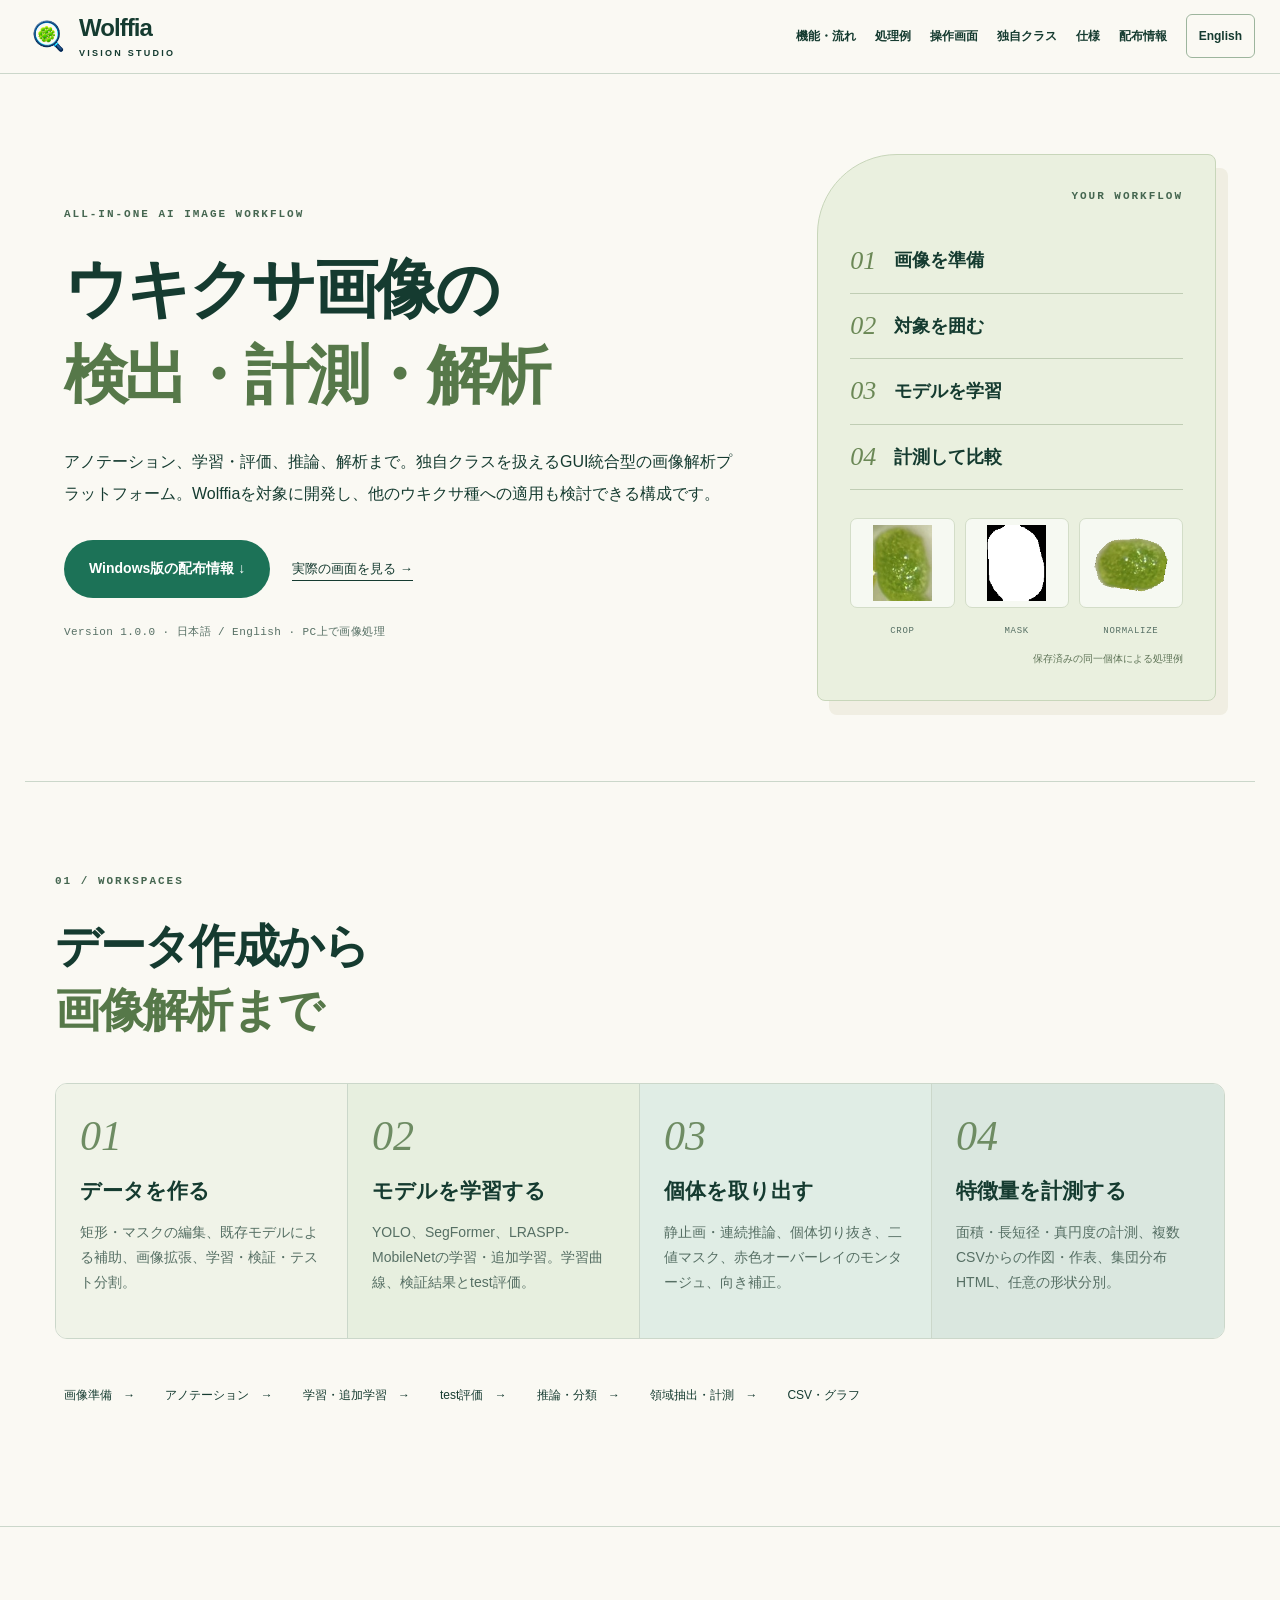
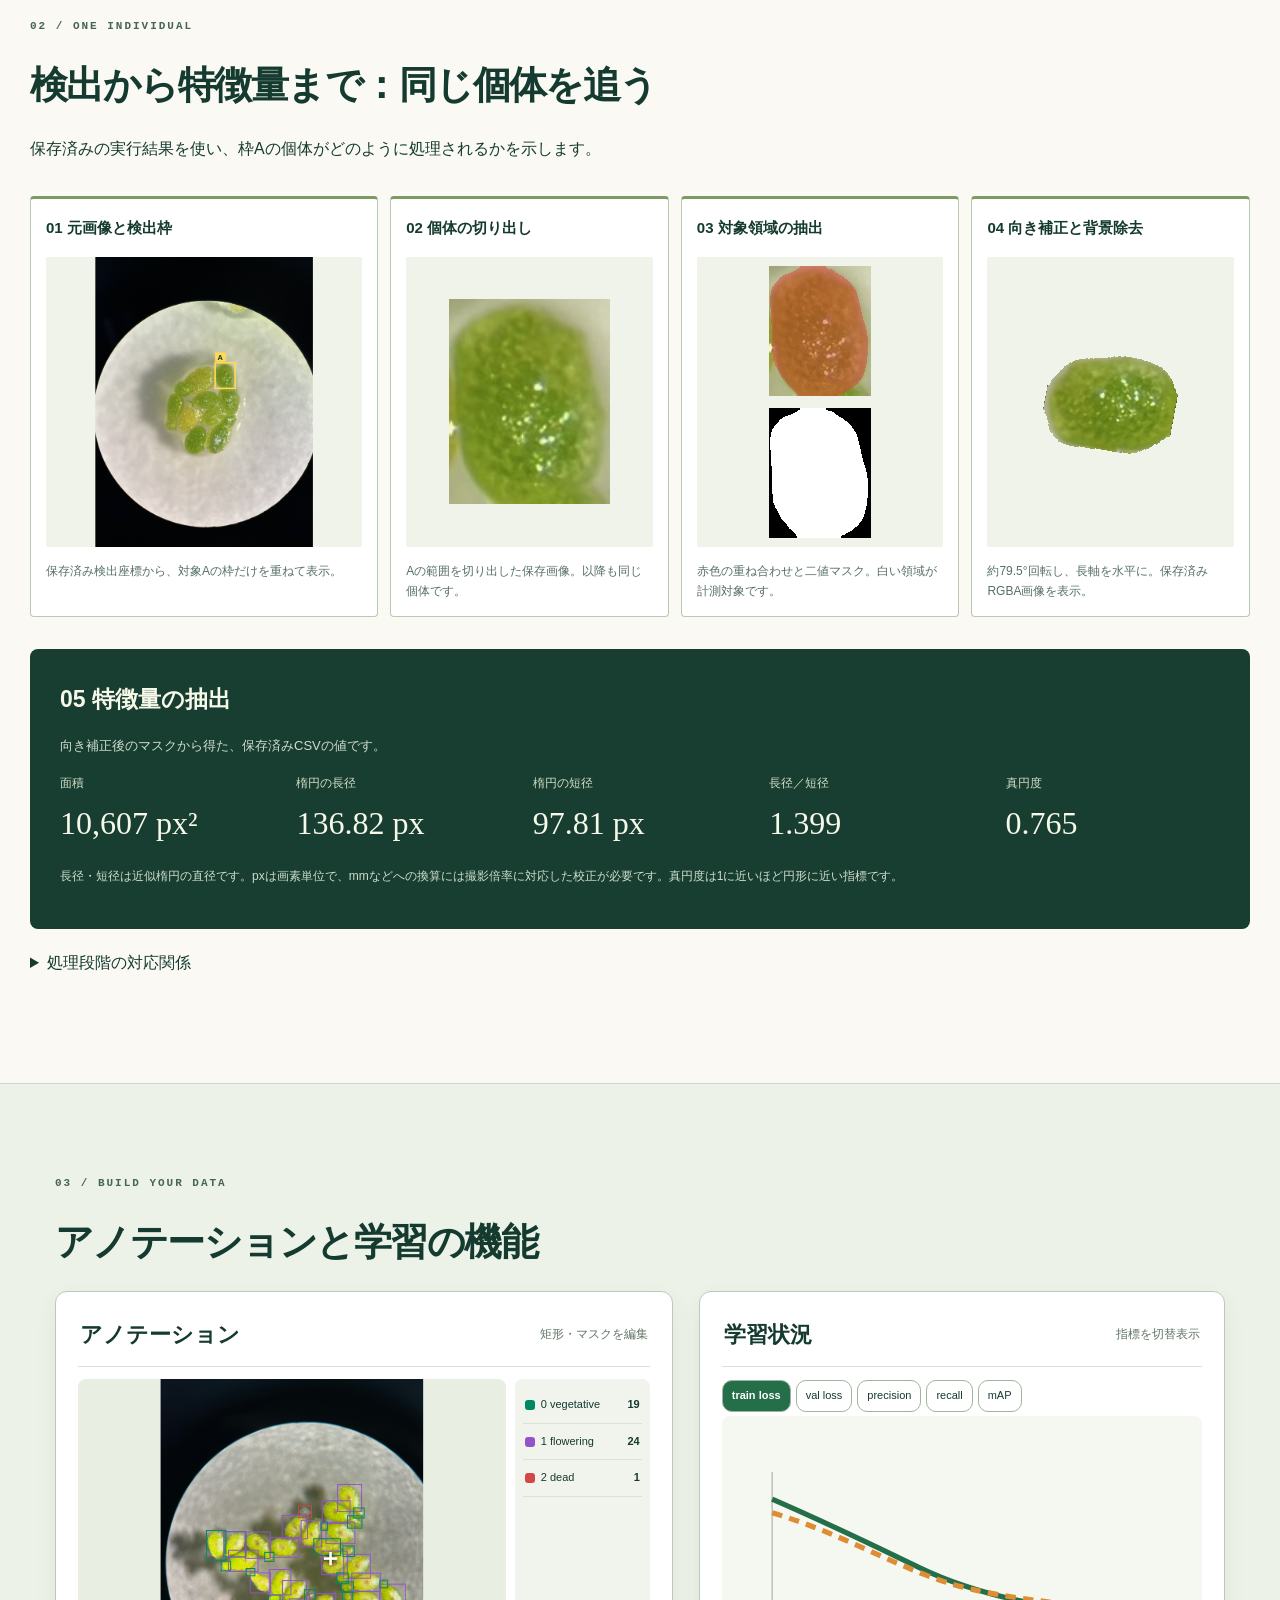
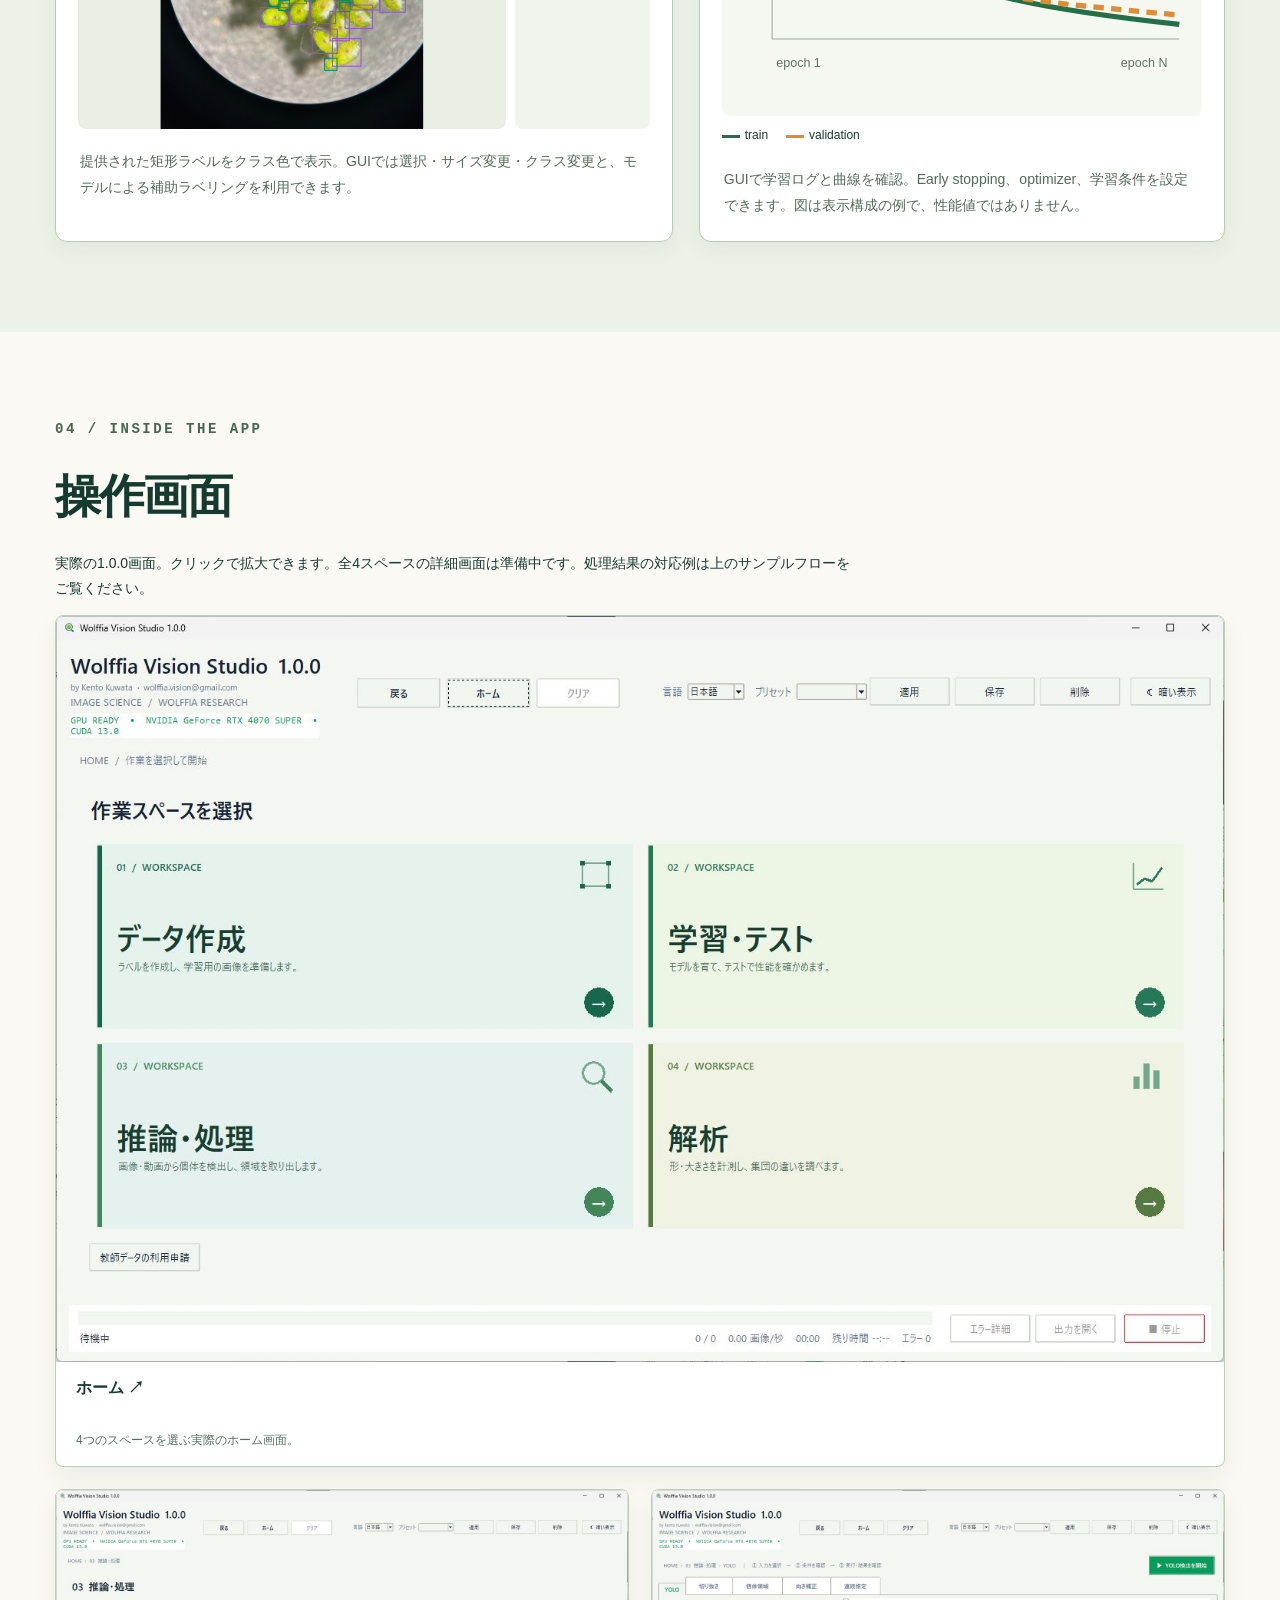
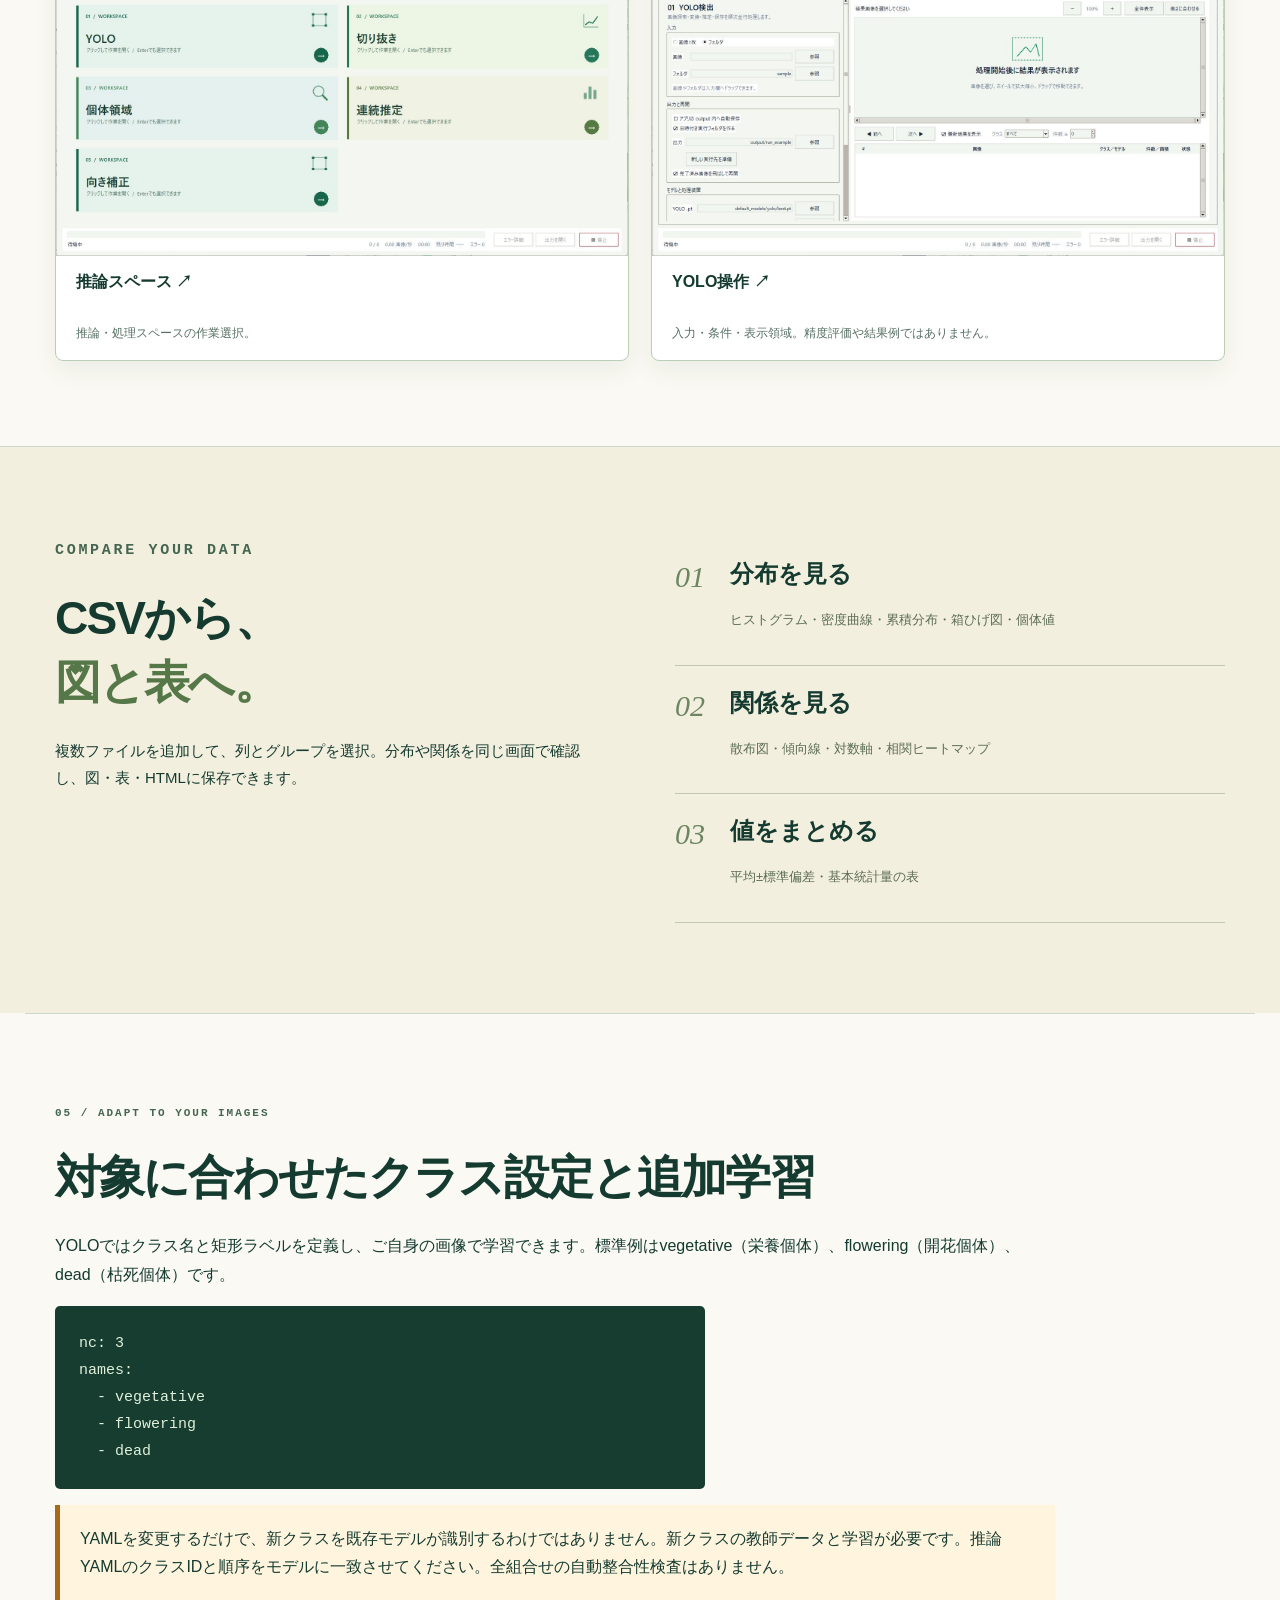
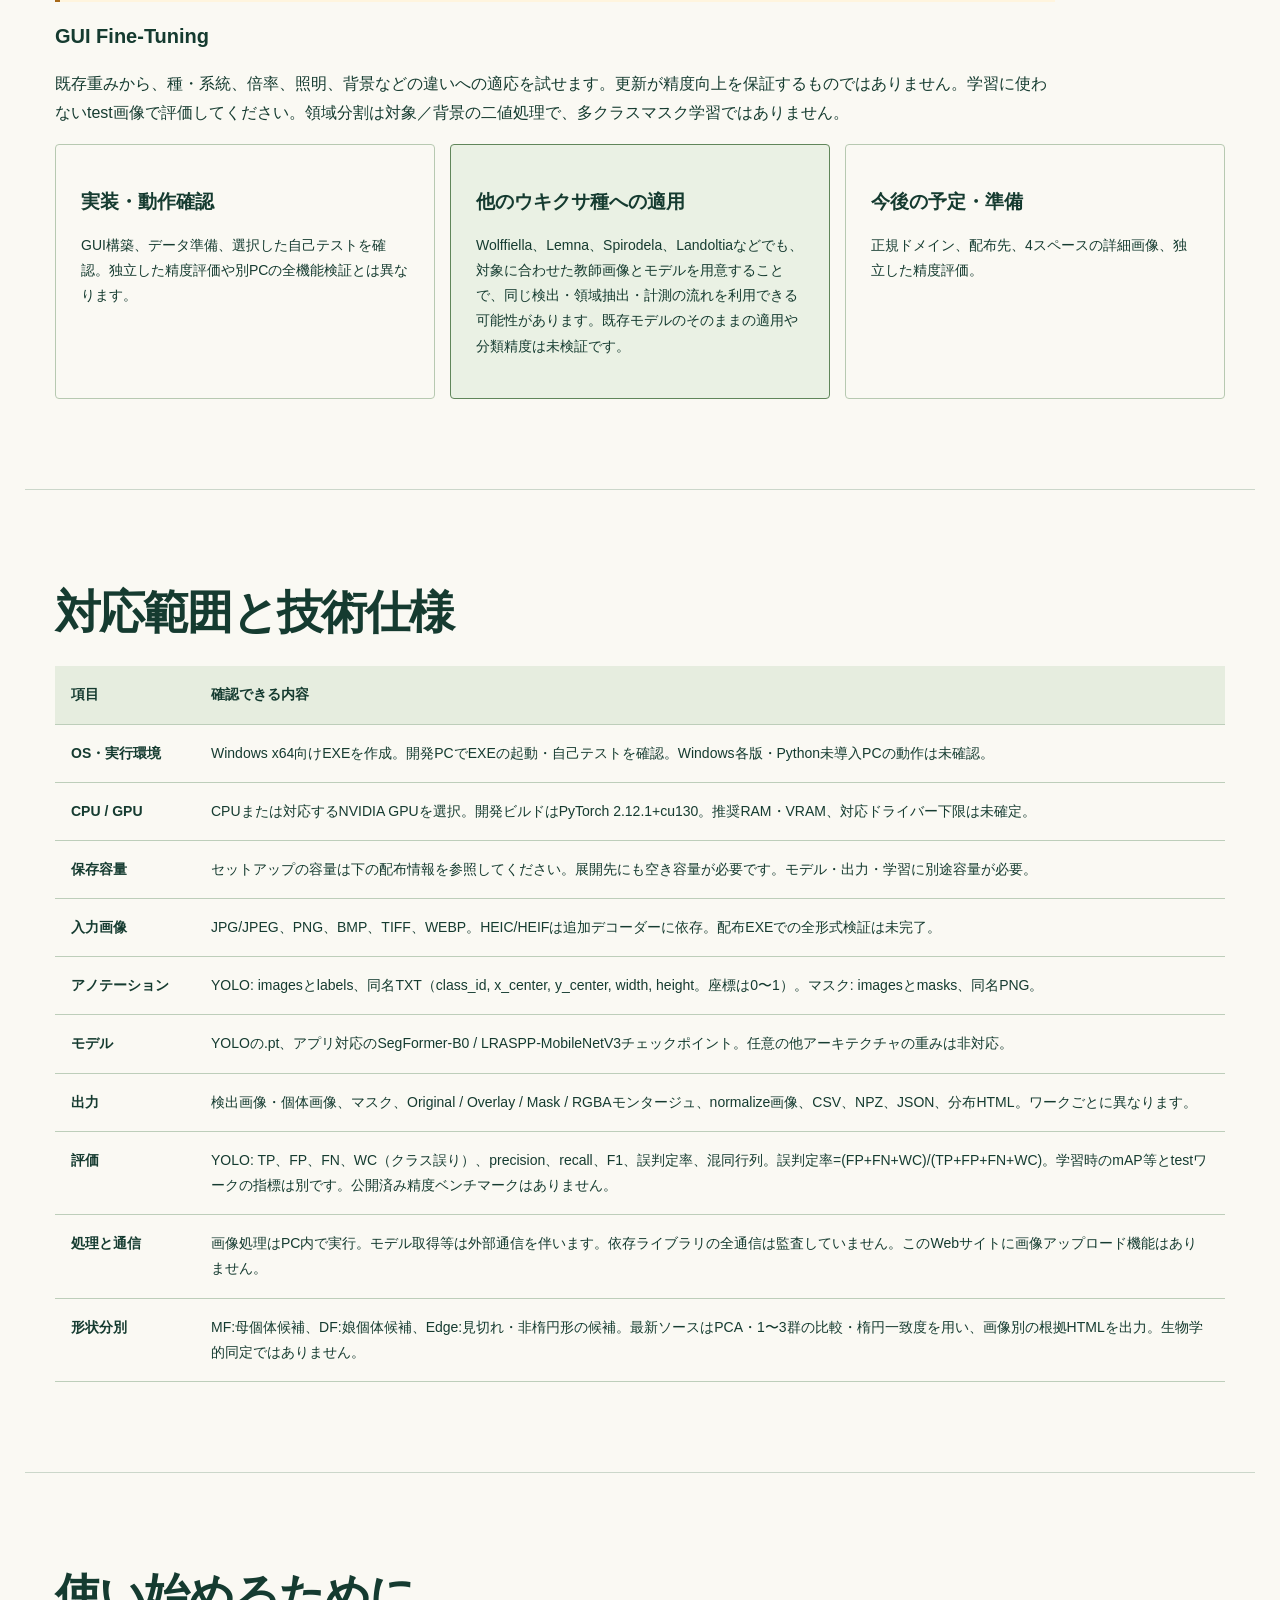
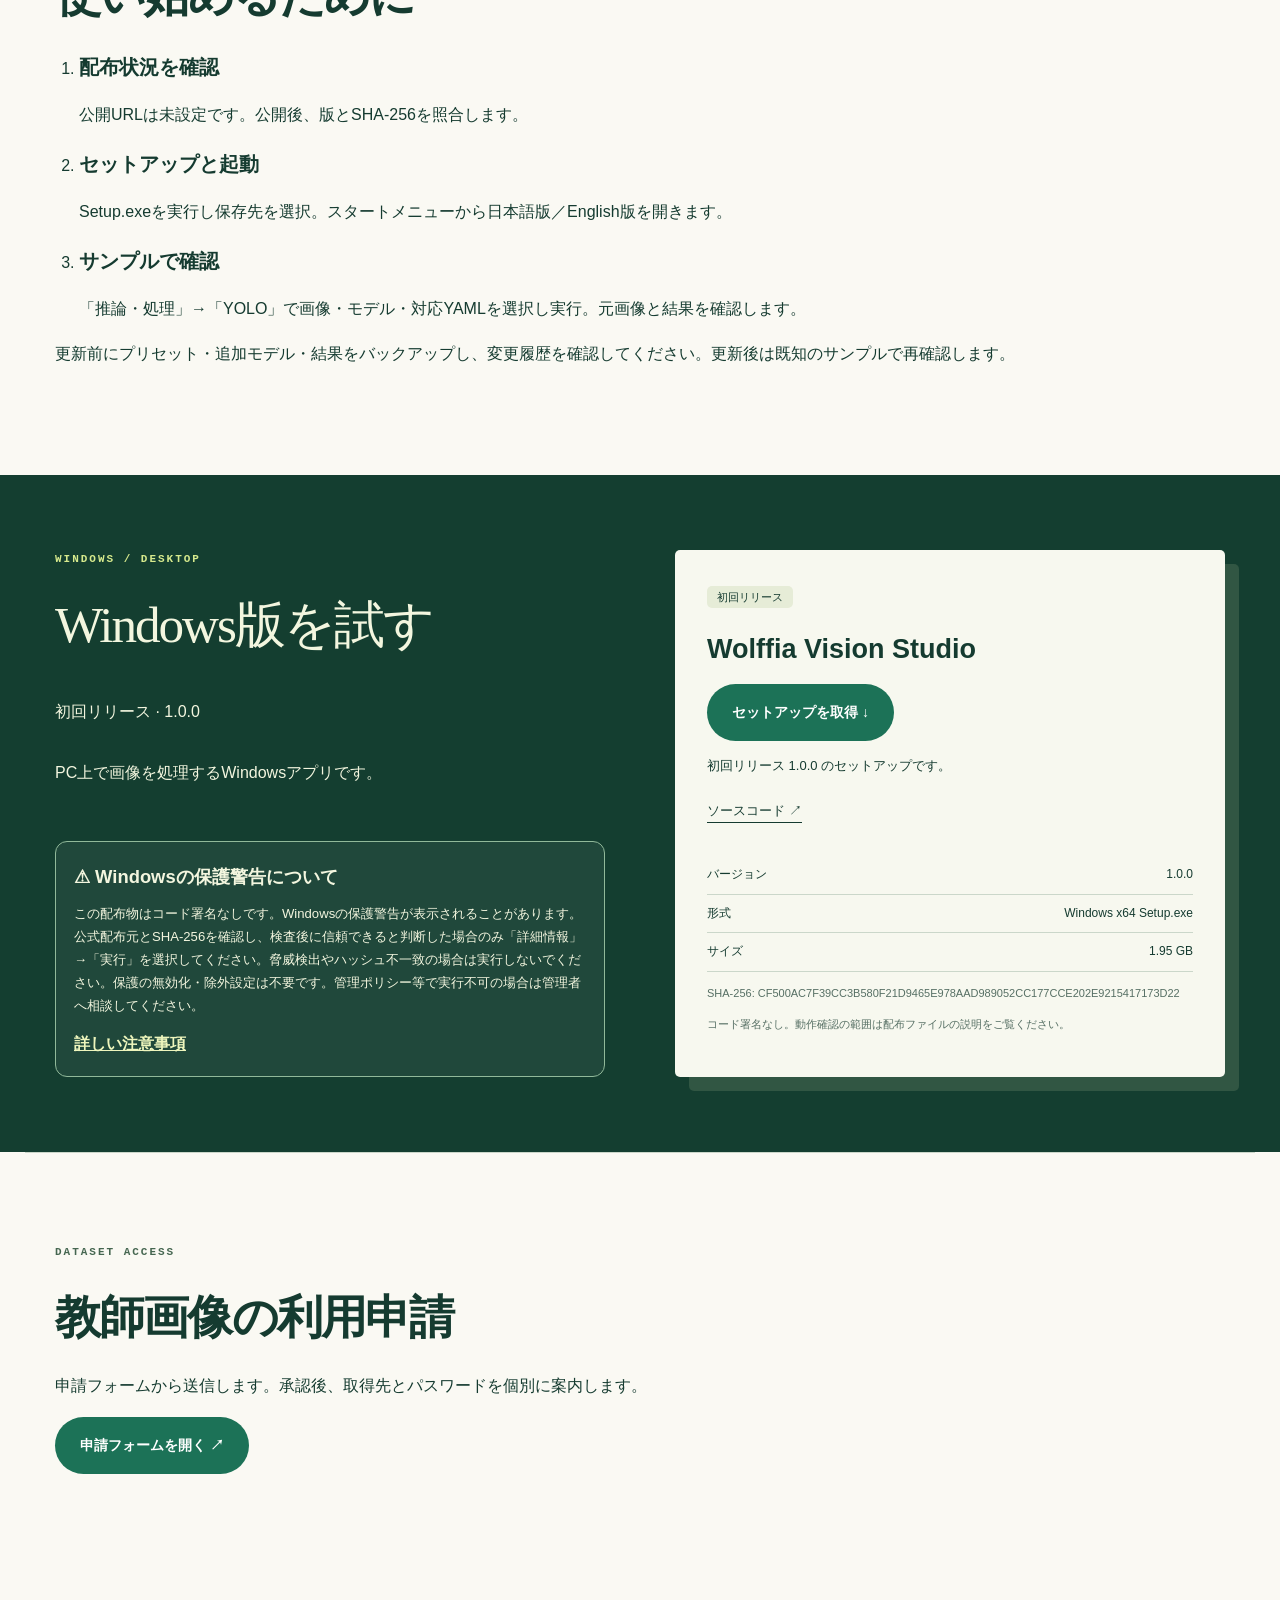
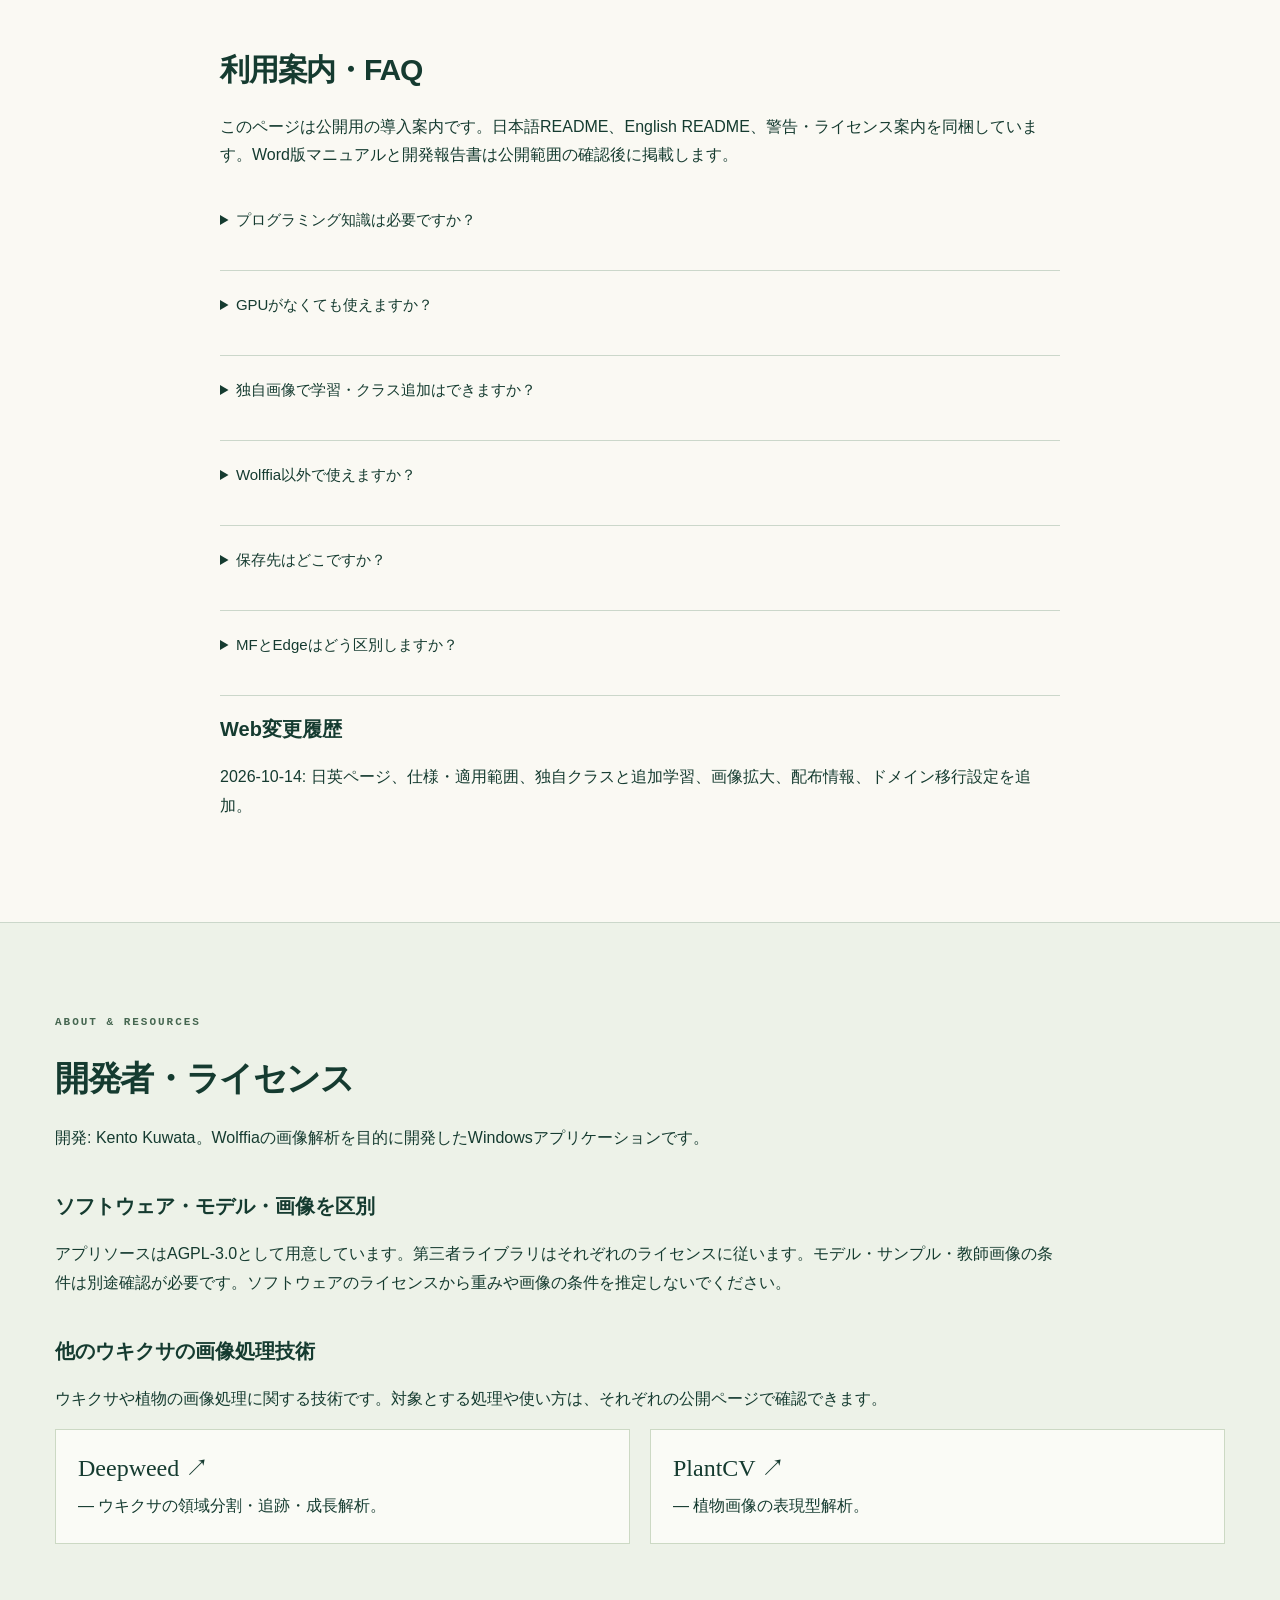
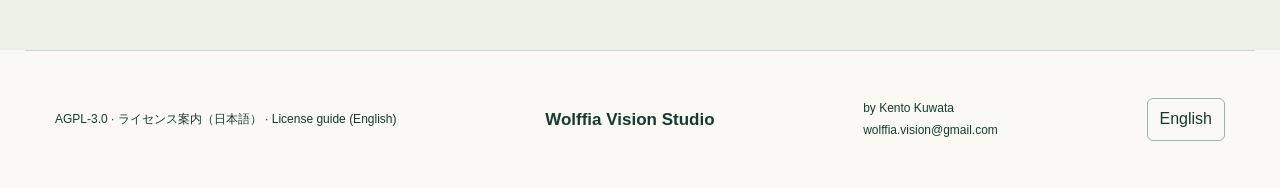
==== commit be521adb: "Add files via upload" ====
--- a/index.html
+++ b/index.html
@@ -1,5 +1,5 @@
-<!doctype html><html lang="ja"><head><meta charset="utf-8"><meta name="viewport" content="width=device-width,initial-scale=1"><title>Wolffia Vision Studio | アノテーションから学習・画像解析まで</title><meta name="description" content="アノテーション、学習・評価、推論、解析まで。独自クラスを扱えるGUI統合型の画像解析プラットフォーム。Wolffiaを対象に開発し、他のウキクサ種への適用も検討できる構成です。"><meta property="og:type" content="website"><meta property="og:title" content="Wolffia Vision Studio | アノテーションから学習・画像解析まで"><meta property="og:description" content="アノテーション、学習・評価、推論、解析まで。独自クラスを扱えるGUI統合型の画像解析プラットフォーム。Wolffiaを対象に開発し、他のウキクサ種への適用も検討できる構成です。"><meta name="twitter:card" content="summary"><link rel="icon" href="assets/icon.png"><link rel="stylesheet" href="style.css"><link rel="stylesheet" href="enhancements.css"><link rel="stylesheet" href="editorial.css"><style>.download-card .release-warning{border:2px solid #4f8f6d;border-radius:12px;padding:18px;background:#e9f5e8;margin:22px 0 0}.release-warning h3{font-size:1.15rem;margin-top:0}.release-warning a{text-decoration:underline;font-weight:700}.screenshot-crop{aspect-ratio:auto!important}.screenshot-crop img{transform:none!important;object-fit:contain!important}.lightbox-crop img{transform:none!important}</style></head><body><a class="skip" href="#main">本文へ移動</a><header><a class="brand" href="#main"><img src="assets/icon.png" width="44" height="44" alt=""><span>Wolffia<span class="brand-sub">VISION STUDIO</span></span></a><button class="menu-toggle" aria-expanded="false" aria-controls="main-nav">メニュー ☰</button><nav id="main-nav" aria-label="メインナビゲーション"><a href="#workflow">機能・流れ</a><a href="#example">処理例</a><a href="#screens">操作画面</a><a href="#custom">独自クラス</a><a href="#spec">仕様</a><a href="#download">配布情報</a><a class="language-link" href="en/" hreflang="en">English</a></nav></header><main id="main"><section class="hero"><div class="hero-copy"><p class="eyebrow">ALL-IN-ONE AI IMAGE WORKFLOW</p><h1>ウキクサ画像の<br><em>検出・計測・解析</em></h1><p class="lead">アノテーション、学習・評価、推論、解析まで。独自クラスを扱えるGUI統合型の画像解析プラットフォーム。Wolffiaを対象に開発し、他のウキクサ種への適用も検討できる構成です。</p><div class="actions"><a class="primary" href="#download">Windows版の配布情報 ↓</a><a class="text-link" href="#screens">実際の画面を見る →</a></div><p class="subtle">Version 1.0.0 · 日本語 / English · PC上で画像処理</p></div><aside class="workflow-panel" aria-label="Workflow"><p class="eyebrow">YOUR WORKFLOW</p><ol><li><span>01</span><strong>画像を準備</strong></li><li><span>02</span><strong>対象を囲む</strong></li><li><span>03</span><strong>モデルを学習</strong></li><li><span>04</span><strong>計測して比較</strong></li></ol><div class="workflow-specimens"><figure><img src="assets/workflow/crop.jpg" alt="CROP"><figcaption>CROP</figcaption></figure><figure><img src="assets/workflow/mask.png" alt="MASK"><figcaption>MASK</figcaption></figure><figure><img src="assets/workflow/normalized.png" alt="NORMALIZE"><figcaption>NORMALIZE</figcaption></figure></div><p class="specimen-caption">保存済みの同一個体による処理例</p></aside></section><section class="intro" id="workflow"><p class="eyebrow">01 / WORKSPACES</p><h2>データ作成から<br><em>画像解析まで</em></h2><div class="steps"><article><span class="step-number">01</span><h3>データを作る</h3><p>矩形・マスクの編集、既存モデルによる補助、画像拡張、学習・検証・テスト分割。</p></article><article><span class="step-number">02</span><h3>モデルを学習する</h3><p>YOLO、SegFormer、LRASPP-MobileNetの学習・追加学習。学習曲線、検証結果とtest評価。</p></article><article><span class="step-number">03</span><h3>個体を取り出す</h3><p>静止画・連続推論、個体切り抜き、二値マスク、赤色オーバーレイのモンタージュ、向き補正。</p></article><article><span class="step-number">04</span><h3>特徴量を計測する</h3><p>面積・長短径・真円度の計測、複数CSVからの作図・作表、集団分布HTML、任意の形状分別。</p></article></div><ol class="flow"><li>画像準備</li><li>アノテーション</li><li>学習・追加学習</li><li>test評価</li><li>推論・分類</li><li>領域抽出・計測</li><li>CSV・グラフ</li></ol></section><section class="intro example" id="example"><p class="eyebrow">02 / ONE INDIVIDUAL</p><h2>検出から特徴量まで：同じ個体を追う</h2><p>保存済みの実行結果を使い、枠Aの個体がどのように処理されるかを示します。</p><div class="example-grid"><figure><h3>01 元画像と検出枠</h3><div class="example-image"><svg viewBox="0 0 1108 1477" role="img" aria-label="元画像の選択した検出枠A"><image href="assets/workflow/original.jpg" width="1108" height="1477"/><rect x="610" y="539" width="102" height="130" fill="none" stroke="#ffda56" stroke-width="8"/><rect x="610" y="486" width="54" height="48" fill="#ffda56"/><text x="622" y="523" font-size="38" font-weight="bold" fill="#18352b">A</text></svg></div><figcaption>保存済み検出座標から、対象Aの枠だけを重ねて表示。</figcaption></figure><figure><h3>02 個体の切り出し</h3><div class="example-image"><img src="assets/workflow/crop.jpg" alt="枠Aから切り出した個体" width="102" height="130" loading="lazy"></div><figcaption>Aの範囲を切り出した保存画像。以降も同じ個体です。</figcaption></figure><figure><h3>03 対象領域の抽出</h3><div class="example-image"><div class="mask-pair"><img src="assets/workflow/overlay.jpg" alt="赤色で示す抽出領域" loading="lazy"><img src="assets/workflow/mask.png" alt="白が対象、黒が背景の二値マスク" loading="lazy"></div></div><figcaption>赤色の重ね合わせと二値マスク。白い領域が計測対象です。</figcaption></figure><figure><h3>04 向き補正と背景除去</h3><div class="example-image"><img src="assets/workflow/normalized.png" alt="長軸を水平にした背景透過画像" width="163" height="141" loading="lazy"></div><figcaption>約79.5°回転し、長軸を水平に。保存済みRGBA画像を表示。</figcaption></figure></div><div class="measurement"><h3>05 特徴量の抽出</h3><p>向き補正後のマスクから得た、保存済みCSVの値です。</p><dl><div><dt>面積</dt><dd>10,607 px²</dd></div><div><dt>楕円の長径</dt><dd>136.82 px</dd></div><div><dt>楕円の短径</dt><dd>97.81 px</dd></div><div><dt>長径／短径</dt><dd>1.399</dd></div><div><dt>真円度</dt><dd>0.765</dd></div></dl><p class="fine">長径・短径は近似楕円の直径です。pxは画素単位で、mmなどへの換算には撮影倍率に対応した校正が必要です。真円度は1に近いほど円形に近い指標です。</p></div><details><summary>処理段階の対応関係</summary><p>同じ検出対象を、切り抜き対応表と内部の個体IDで各処理段階へ対応付けています。</p><p>保存済みの処理例であり、1.0.0の精度ベンチマークではありません。</p></details></section><section class="intro feature-tools" id="annotation-training"><p class="eyebrow">03 / BUILD YOUR DATA</p><h2>アノテーションと学習の機能</h2><div class="hero-tools" aria-label="アノテーションと学習の機能例"><article class="tool-preview annotation-preview"><div class="tool-bar"><strong>アノテーション</strong><span>矩形・マスクを編集</span></div><div class="annotation-layout"><div class="annotation-canvas"><svg viewBox="0 0 1108 1477" role="img" aria-label="提供されたラベルを重ねたアノテーション例"><image href="assets/annotation-example.png" width="1108" height="1477"/><rect x="422.7" y="964.2" width="119.0" height="82.2" fill="none" stroke="#9453c9" stroke-width="4"/><rect x="357.1" y="645.7" width="105.9" height="111.3" fill="none" stroke="#9453c9" stroke-width="4"/><rect x="628.2" y="905.5" width="109.9" height="127.1" fill="none" stroke="#9453c9" stroke-width="4"/><rect x="543.5" y="928.0" width="90.5" height="107.0" fill="none" stroke="#9453c9" stroke-width="4"/><rect x="593.1" y="596.5" width="86.4" height="111.8" fill="none" stroke="#9453c9" stroke-width="4"/><rect x="461.4" y="668.3" width="120.9" height="84.3" fill="none" stroke="#9453c9" stroke-width="4"/><rect x="680.2" y="726.3" width="107.9" height="99.4" fill="none" stroke="#9453c9" stroke-width="4"/><rect x="715.1" y="980.2" width="81.7" height="124.7" fill="none" stroke="#9453c9" stroke-width="4"/><rect x="806.8" y="819.4" width="120.5" height="77.7" fill="none" stroke="#9453c9" stroke-width="4"/><rect x="725.5" y="1095.6" width="120.4" height="116.6" fill="none" stroke="#9453c9" stroke-width="4"/><rect x="681.8" y="513.7" width="117.5" height="95.8" fill="none" stroke="#9453c9" stroke-width="4"/><rect x="925.0" y="865.7" width="107.7" height="118.5" fill="none" stroke="#9453c9" stroke-width="4"/><rect x="698.0" y="604.5" width="121.9" height="90.4" fill="none" stroke="#9453c9" stroke-width="4"/><rect x="640.0" y="1055.8" width="105.6" height="102.3" fill="none" stroke="#9453c9" stroke-width="4"/><rect x="772.7" y="740.0" width="112.5" height="100.7" fill="none" stroke="#9453c9" stroke-width="4"/><rect x="514.6" y="850.2" width="101.4" height="98.3" fill="none" stroke="#9453c9" stroke-width="4"/><rect x="747.2" y="445.1" width="101.1" height="114.4" fill="none" stroke="#9453c9" stroke-width="4"/><rect x="778.7" y="954.1" width="115.8" height="99.1" fill="none" stroke="#9453c9" stroke-width="4"/><rect x="582.3" y="535.6" width="54.1" height="48.9" fill="none" stroke="#d44747" stroke-width="4"/><rect x="743.5" y="818.4" width="48.5" height="45.6" fill="none" stroke="#008864" stroke-width="4"/><rect x="753.7" y="935.5" width="45.9" height="46.3" fill="none" stroke="#008864" stroke-width="4"/><rect x="762.6" y="856.1" width="50.8" height="44.0" fill="none" stroke="#008864" stroke-width="4"/><rect x="769.4" y="704.9" width="47.6" height="43.9" fill="none" stroke="#008864" stroke-width="4"/><rect x="788.6" y="577.4" width="61.1" height="52.0" fill="none" stroke="#008864" stroke-width="4"/><rect x="455.2" y="911.8" width="49.2" height="48.2" fill="none" stroke="#008864" stroke-width="4"/><rect x="255.5" y="768.7" width="40.1" height="41.0" fill="none" stroke="#008864" stroke-width="4"/><rect x="806.8" y="895.8" width="118.9" height="79.0" fill="none" stroke="#9453c9" stroke-width="4"/><rect x="692.1" y="1178.3" width="52.2" height="51.3" fill="none" stroke="#008864" stroke-width="4"/><rect x="607.8" y="888.8" width="44.7" height="48.5" fill="none" stroke="#008864" stroke-width="4"/><rect x="498.9" y="934.1" width="45.5" height="43.1" fill="none" stroke="#008864" stroke-width="4"/><rect x="767.8" y="898.6" width="43.4" height="43.6" fill="none" stroke="#008864" stroke-width="4"/><rect x="286.5" y="722.6" width="124.8" height="89.7" fill="none" stroke="#9453c9" stroke-width="4"/><rect x="646.5" y="674.0" width="112.6" height="71.2" fill="none" stroke="#008864" stroke-width="4"/><rect x="814.8" y="544.1" width="44.4" height="42.7" fill="none" stroke="#008864" stroke-width="4"/><rect x="439.3" y="731.7" width="39.2" height="38.1" fill="none" stroke="#008864" stroke-width="4"/><rect x="361.3" y="799.8" width="36.4" height="30.7" fill="none" stroke="#008864" stroke-width="4"/><rect x="676.7" y="603.4" width="28.0" height="34.7" fill="none" stroke="#008864" stroke-width="4"/><rect x="925.0" y="849.0" width="33.7" height="32.2" fill="none" stroke="#008864" stroke-width="4"/><rect x="267.6" y="644.4" width="92.3" height="106.4" fill="none" stroke="#008864" stroke-width="4"/><rect x="267.5" y="644.8" width="92.3" height="105.9" fill="none" stroke="#9453c9" stroke-width="4"/><rect x="193.5" y="639.2" width="81.9" height="125.3" fill="none" stroke="#008864" stroke-width="4"/><rect x="378.1" y="818.3" width="85.9" height="84.6" fill="none" stroke="#9453c9" stroke-width="4"/><rect x="458.7" y="803.8" width="91.2" height="107.1" fill="none" stroke="#9453c9" stroke-width="4"/><rect x="513.0" y="576.4" width="107.1" height="97.8" fill="none" stroke="#9453c9" stroke-width="4"/></svg><span class="cursor-cross">＋</span></div><ul class="annotation-list"><li><i style="background:#008864"></i>0 vegetative <b>19</b></li><li><i style="background:#9453c9"></i>1 flowering <b>24</b></li><li><i style="background:#d44747"></i>2 dead <b>1</b></li></ul></div><p>提供された矩形ラベルをクラス色で表示。GUIでは選択・サイズ変更・クラス変更と、モデルによる補助ラベリングを利用できます。</p></article><article class="tool-preview training-preview"><div class="tool-bar"><strong>学習状況</strong><span>指標を切替表示</span></div><div class="metric-pills"><b>train loss</b><span>val loss</span><span>precision</span><span>recall</span><span>mAP</span></div><svg class="training-chart" viewBox="0 0 460 220" role="img" aria-label="学習曲線の表示例。実測値ではありません"><path d="M48 20V180H438" fill="none" stroke="#9cae9f"/><path d="M48 46 C110 73 140 88 190 112 S300 151 438 166" fill="none" stroke="#246e49" stroke-width="5"/><path d="M48 59 C105 76 145 99 196 119 S307 145 438 157" fill="none" stroke="#de8d35" stroke-width="5" stroke-dasharray="10 7"/><g fill="#607565" font-size="12"><text x="52" y="207">epoch 1</text><text x="382" y="207">epoch N</text></g></svg><div class="chart-key"><span><i class="train-line"></i>train</span><span><i class="val-line"></i>validation</span></div><p>GUIで学習ログと曲線を確認。Early stopping、optimizer、学習条件を設定できます。図は表示構成の例で、性能値ではありません。</p></article></div></section><section class="screens" id="screens"><p class="eyebrow">04 / INSIDE THE APP</p><h2>操作画面</h2><p>実際の1.0.0画面。クリックで拡大できます。全4スペースの詳細画面は準備中です。処理結果の対応例は上のサンプルフローをご覧ください。</p><div class="gallery"><figure class="gallery-card"><button class="zoom" data-full="assets/home.png" aria-label="ホーム — 画像を拡大"><span class="screenshot-crop"><img src="assets/home.png" alt="4つのスペースを選ぶ実際のホーム画面。" loading="lazy" width="1570" height="1002"></span><span>ホーム ↗</span></button><figcaption>4つのスペースを選ぶ実際のホーム画面。</figcaption></figure><figure class="gallery-card"><button class="zoom" data-full="assets/workspace.png" aria-label="推論スペース — 画像を拡大"><span class="screenshot-crop"><img src="assets/workspace.png" alt="推論・処理スペースの作業選択。" loading="lazy" width="1570" height="1002"></span><span>推論スペース ↗</span></button><figcaption>推論・処理スペースの作業選択。</figcaption></figure><figure class="gallery-card"><button class="zoom" data-full="assets/yolo.png" aria-label="YOLO操作 — 画像を拡大"><span class="screenshot-crop"><img src="assets/yolo.png" alt="入力・条件・表示領域。精度評価や結果例ではありません。" loading="lazy" width="1570" height="1002"></span><span>YOLO操作 ↗</span></button><figcaption>入力・条件・表示領域。精度評価や結果例ではありません。</figcaption></figure></div></section><section class="chart-feature intro" id="charts"><div><p class="eyebrow">COMPARE YOUR DATA</p><h2>CSVから、<br><em>図と表へ。</em></h2><p>複数ファイルを追加して、列とグループを選択。分布や関係を同じ画面で確認し、図・表・HTMLに保存できます。</p></div><div class="chart-options"><article><span>01</span><h3>分布を見る</h3><p>ヒストグラム・密度曲線・累積分布・箱ひげ図・個体値</p></article><article><span>02</span><h3>関係を見る</h3><p>散布図・傾向線・対数軸・相関ヒートマップ</p></article><article><span>03</span><h3>値をまとめる</h3><p>平均±標準偏差・基本統計量の表</p></article></div></section><section class="intro" id="custom"><p class="eyebrow">05 / ADAPT TO YOUR IMAGES</p><h2>対象に合わせたクラス設定と追加学習</h2><p>YOLOではクラス名と矩形ラベルを定義し、ご自身の画像で学習できます。標準例はvegetative（栄養個体）、flowering（開花個体）、dead（枯死個体）です。</p><pre class="yaml"><code>nc: 3
+<!doctype html><html lang="ja"><head><meta charset="utf-8"><meta name="viewport" content="width=device-width,initial-scale=1"><title>Wolffia Vision Studio | アノテーションから学習・画像解析まで</title><meta name="description" content="アノテーション、学習・評価、推論、解析まで。独自クラスを扱えるGUI統合型の画像解析プラットフォーム。Wolffiaを対象に開発し、他のウキクサ種への適用も検討できる構成です。"><link rel="canonical" href="https://wolffiavision-code.github.io/wolffia-vision-studio/"><link rel="alternate" hreflang="ja" href="https://wolffiavision-code.github.io/wolffia-vision-studio/"><link rel="alternate" hreflang="en" href="https://wolffiavision-code.github.io/wolffia-vision-studio/en/"><link rel="alternate" hreflang="x-default" href="https://wolffiavision-code.github.io/wolffia-vision-studio/"><meta property="og:type" content="website"><meta property="og:title" content="Wolffia Vision Studio | アノテーションから学習・画像解析まで"><meta property="og:description" content="アノテーション、学習・評価、推論、解析まで。独自クラスを扱えるGUI統合型の画像解析プラットフォーム。Wolffiaを対象に開発し、他のウキクサ種への適用も検討できる構成です。"><meta property="og:url" content="https://wolffiavision-code.github.io/wolffia-vision-studio/"><meta property="og:image" content="https://wolffiavision-code.github.io/wolffia-vision-studio/assets/icon.png"><meta name="twitter:card" content="summary"><link rel="icon" href="assets/icon.png"><link rel="stylesheet" href="style.css"><link rel="stylesheet" href="enhancements.css"><link rel="stylesheet" href="editorial.css"><style>.download>div:first-child{display:flex;flex-direction:column;min-width:0}.download>div:first-child>.release-warning{margin-top:auto;border:1px solid #91b99a;border-radius:12px;padding:18px;background:#ffffff0d;color:#f3f6df}.release-warning h3{font-size:1.15rem;margin:0 0 10px}.release-warning p{font-size:.82rem;line-height:1.75;margin:0 0 12px}.release-warning a{text-decoration:underline;font-weight:700;color:#eef6bd}.screenshot-crop{aspect-ratio:auto!important}.screenshot-crop img{transform:none!important;object-fit:contain!important}.lightbox-crop img{transform:none!important}@media(max-width:800px){.download>div:first-child>.release-warning{margin-top:28px}}</style></head><body><a class="skip" href="#main">本文へ移動</a><header><a class="brand" href="#main"><img src="assets/icon.png" width="44" height="44" alt=""><span>Wolffia<span class="brand-sub">VISION STUDIO</span></span></a><button class="menu-toggle" aria-expanded="false" aria-controls="main-nav">メニュー ☰</button><nav id="main-nav" aria-label="メインナビゲーション"><a href="#workflow">機能・流れ</a><a href="#example">処理例</a><a href="#screens">操作画面</a><a href="#custom">独自クラス</a><a href="#spec">仕様</a><a href="#download">配布情報</a><a class="language-link" href="en/" hreflang="en">English</a></nav></header><main id="main"><section class="hero"><div class="hero-copy"><p class="eyebrow">ALL-IN-ONE AI IMAGE WORKFLOW</p><h1>ウキクサ画像の<br><em>検出・計測・解析</em></h1><p class="lead">アノテーション、学習・評価、推論、解析まで。独自クラスを扱えるGUI統合型の画像解析プラットフォーム。Wolffiaを対象に開発し、他のウキクサ種への適用も検討できる構成です。</p><div class="actions"><a class="primary" href="#download">Windows版の配布情報 ↓</a><a class="text-link" href="#screens">実際の画面を見る →</a></div><p class="subtle">Version 1.0.0 · 日本語 / English · PC上で画像処理</p></div><aside class="workflow-panel" aria-label="Workflow"><p class="eyebrow">YOUR WORKFLOW</p><ol><li><span>01</span><strong>画像を準備</strong></li><li><span>02</span><strong>対象を囲む</strong></li><li><span>03</span><strong>モデルを学習</strong></li><li><span>04</span><strong>計測して比較</strong></li></ol><div class="workflow-specimens"><figure><img src="assets/workflow/crop.jpg" alt="CROP"><figcaption>CROP</figcaption></figure><figure><img src="assets/workflow/mask.png" alt="MASK"><figcaption>MASK</figcaption></figure><figure><img src="assets/workflow/normalized.png" alt="NORMALIZE"><figcaption>NORMALIZE</figcaption></figure></div><p class="specimen-caption">保存済みの同一個体による処理例</p></aside></section><section class="intro" id="workflow"><p class="eyebrow">01 / WORKSPACES</p><h2>データ作成から<br><em>画像解析まで</em></h2><div class="steps"><article><span class="step-number">01</span><h3>データを作る</h3><p>矩形・マスクの編集、既存モデルによる補助、画像拡張、学習・検証・テスト分割。</p></article><article><span class="step-number">02</span><h3>モデルを学習する</h3><p>YOLO、SegFormer、LRASPP-MobileNetの学習・追加学習。学習曲線、検証結果とtest評価。</p></article><article><span class="step-number">03</span><h3>個体を取り出す</h3><p>静止画・連続推論、個体切り抜き、二値マスク、赤色オーバーレイのモンタージュ、向き補正。</p></article><article><span class="step-number">04</span><h3>特徴量を計測する</h3><p>面積・長短径・真円度の計測、複数CSVからの作図・作表、集団分布HTML、任意の形状分別。</p></article></div><ol class="flow"><li>画像準備</li><li>アノテーション</li><li>学習・追加学習</li><li>test評価</li><li>推論・分類</li><li>領域抽出・計測</li><li>CSV・グラフ</li></ol></section><section class="intro example" id="example"><p class="eyebrow">02 / ONE INDIVIDUAL</p><h2>検出から特徴量まで：同じ個体を追う</h2><p>保存済みの実行結果を使い、枠Aの個体がどのように処理されるかを示します。</p><div class="example-grid"><figure><h3>01 元画像と検出枠</h3><div class="example-image"><svg viewBox="0 0 1108 1477" role="img" aria-label="元画像の選択した検出枠A"><image href="assets/workflow/original.jpg" width="1108" height="1477"/><rect x="610" y="539" width="102" height="130" fill="none" stroke="#ffda56" stroke-width="8"/><rect x="610" y="486" width="54" height="48" fill="#ffda56"/><text x="622" y="523" font-size="38" font-weight="bold" fill="#18352b">A</text></svg></div><figcaption>保存済み検出座標から、対象Aの枠だけを重ねて表示。</figcaption></figure><figure><h3>02 個体の切り出し</h3><div class="example-image"><img src="assets/workflow/crop.jpg" alt="枠Aから切り出した個体" width="102" height="130" loading="lazy"></div><figcaption>Aの範囲を切り出した保存画像。以降も同じ個体です。</figcaption></figure><figure><h3>03 対象領域の抽出</h3><div class="example-image"><div class="mask-pair"><img src="assets/workflow/overlay.jpg" alt="赤色で示す抽出領域" loading="lazy"><img src="assets/workflow/mask.png" alt="白が対象、黒が背景の二値マスク" loading="lazy"></div></div><figcaption>赤色の重ね合わせと二値マスク。白い領域が計測対象です。</figcaption></figure><figure><h3>04 向き補正と背景除去</h3><div class="example-image"><img src="assets/workflow/normalized.png" alt="長軸を水平にした背景透過画像" width="163" height="141" loading="lazy"></div><figcaption>約79.5°回転し、長軸を水平に。保存済みRGBA画像を表示。</figcaption></figure></div><div class="measurement"><h3>05 特徴量の抽出</h3><p>向き補正後のマスクから得た、保存済みCSVの値です。</p><dl><div><dt>面積</dt><dd>10,607 px²</dd></div><div><dt>楕円の長径</dt><dd>136.82 px</dd></div><div><dt>楕円の短径</dt><dd>97.81 px</dd></div><div><dt>長径／短径</dt><dd>1.399</dd></div><div><dt>真円度</dt><dd>0.765</dd></div></dl><p class="fine">長径・短径は近似楕円の直径です。pxは画素単位で、mmなどへの換算には撮影倍率に対応した校正が必要です。真円度は1に近いほど円形に近い指標です。</p></div><details><summary>処理段階の対応関係</summary><p>同じ検出対象を、切り抜き対応表と内部の個体IDで各処理段階へ対応付けています。</p><p>保存済みの処理例であり、1.0.0の精度ベンチマークではありません。</p></details></section><section class="intro feature-tools" id="annotation-training"><p class="eyebrow">03 / BUILD YOUR DATA</p><h2>アノテーションと学習の機能</h2><div class="hero-tools" aria-label="アノテーションと学習の機能例"><article class="tool-preview annotation-preview"><div class="tool-bar"><strong>アノテーション</strong><span>矩形・マスクを編集</span></div><div class="annotation-layout"><div class="annotation-canvas"><svg viewBox="0 0 1108 1477" role="img" aria-label="提供されたラベルを重ねたアノテーション例"><image href="assets/annotation-example.png" width="1108" height="1477"/><rect x="422.7" y="964.2" width="119.0" height="82.2" fill="none" stroke="#9453c9" stroke-width="4"/><rect x="357.1" y="645.7" width="105.9" height="111.3" fill="none" stroke="#9453c9" stroke-width="4"/><rect x="628.2" y="905.5" width="109.9" height="127.1" fill="none" stroke="#9453c9" stroke-width="4"/><rect x="543.5" y="928.0" width="90.5" height="107.0" fill="none" stroke="#9453c9" stroke-width="4"/><rect x="593.1" y="596.5" width="86.4" height="111.8" fill="none" stroke="#9453c9" stroke-width="4"/><rect x="461.4" y="668.3" width="120.9" height="84.3" fill="none" stroke="#9453c9" stroke-width="4"/><rect x="680.2" y="726.3" width="107.9" height="99.4" fill="none" stroke="#9453c9" stroke-width="4"/><rect x="715.1" y="980.2" width="81.7" height="124.7" fill="none" stroke="#9453c9" stroke-width="4"/><rect x="806.8" y="819.4" width="120.5" height="77.7" fill="none" stroke="#9453c9" stroke-width="4"/><rect x="725.5" y="1095.6" width="120.4" height="116.6" fill="none" stroke="#9453c9" stroke-width="4"/><rect x="681.8" y="513.7" width="117.5" height="95.8" fill="none" stroke="#9453c9" stroke-width="4"/><rect x="925.0" y="865.7" width="107.7" height="118.5" fill="none" stroke="#9453c9" stroke-width="4"/><rect x="698.0" y="604.5" width="121.9" height="90.4" fill="none" stroke="#9453c9" stroke-width="4"/><rect x="640.0" y="1055.8" width="105.6" height="102.3" fill="none" stroke="#9453c9" stroke-width="4"/><rect x="772.7" y="740.0" width="112.5" height="100.7" fill="none" stroke="#9453c9" stroke-width="4"/><rect x="514.6" y="850.2" width="101.4" height="98.3" fill="none" stroke="#9453c9" stroke-width="4"/><rect x="747.2" y="445.1" width="101.1" height="114.4" fill="none" stroke="#9453c9" stroke-width="4"/><rect x="778.7" y="954.1" width="115.8" height="99.1" fill="none" stroke="#9453c9" stroke-width="4"/><rect x="582.3" y="535.6" width="54.1" height="48.9" fill="none" stroke="#d44747" stroke-width="4"/><rect x="743.5" y="818.4" width="48.5" height="45.6" fill="none" stroke="#008864" stroke-width="4"/><rect x="753.7" y="935.5" width="45.9" height="46.3" fill="none" stroke="#008864" stroke-width="4"/><rect x="762.6" y="856.1" width="50.8" height="44.0" fill="none" stroke="#008864" stroke-width="4"/><rect x="769.4" y="704.9" width="47.6" height="43.9" fill="none" stroke="#008864" stroke-width="4"/><rect x="788.6" y="577.4" width="61.1" height="52.0" fill="none" stroke="#008864" stroke-width="4"/><rect x="455.2" y="911.8" width="49.2" height="48.2" fill="none" stroke="#008864" stroke-width="4"/><rect x="255.5" y="768.7" width="40.1" height="41.0" fill="none" stroke="#008864" stroke-width="4"/><rect x="806.8" y="895.8" width="118.9" height="79.0" fill="none" stroke="#9453c9" stroke-width="4"/><rect x="692.1" y="1178.3" width="52.2" height="51.3" fill="none" stroke="#008864" stroke-width="4"/><rect x="607.8" y="888.8" width="44.7" height="48.5" fill="none" stroke="#008864" stroke-width="4"/><rect x="498.9" y="934.1" width="45.5" height="43.1" fill="none" stroke="#008864" stroke-width="4"/><rect x="767.8" y="898.6" width="43.4" height="43.6" fill="none" stroke="#008864" stroke-width="4"/><rect x="286.5" y="722.6" width="124.8" height="89.7" fill="none" stroke="#9453c9" stroke-width="4"/><rect x="646.5" y="674.0" width="112.6" height="71.2" fill="none" stroke="#008864" stroke-width="4"/><rect x="814.8" y="544.1" width="44.4" height="42.7" fill="none" stroke="#008864" stroke-width="4"/><rect x="439.3" y="731.7" width="39.2" height="38.1" fill="none" stroke="#008864" stroke-width="4"/><rect x="361.3" y="799.8" width="36.4" height="30.7" fill="none" stroke="#008864" stroke-width="4"/><rect x="676.7" y="603.4" width="28.0" height="34.7" fill="none" stroke="#008864" stroke-width="4"/><rect x="925.0" y="849.0" width="33.7" height="32.2" fill="none" stroke="#008864" stroke-width="4"/><rect x="267.6" y="644.4" width="92.3" height="106.4" fill="none" stroke="#008864" stroke-width="4"/><rect x="267.5" y="644.8" width="92.3" height="105.9" fill="none" stroke="#9453c9" stroke-width="4"/><rect x="193.5" y="639.2" width="81.9" height="125.3" fill="none" stroke="#008864" stroke-width="4"/><rect x="378.1" y="818.3" width="85.9" height="84.6" fill="none" stroke="#9453c9" stroke-width="4"/><rect x="458.7" y="803.8" width="91.2" height="107.1" fill="none" stroke="#9453c9" stroke-width="4"/><rect x="513.0" y="576.4" width="107.1" height="97.8" fill="none" stroke="#9453c9" stroke-width="4"/></svg><span class="cursor-cross">＋</span></div><ul class="annotation-list"><li><i style="background:#008864"></i>0 vegetative <b>19</b></li><li><i style="background:#9453c9"></i>1 flowering <b>24</b></li><li><i style="background:#d44747"></i>2 dead <b>1</b></li></ul></div><p>提供された矩形ラベルをクラス色で表示。GUIでは選択・サイズ変更・クラス変更と、モデルによる補助ラベリングを利用できます。</p></article><article class="tool-preview training-preview"><div class="tool-bar"><strong>学習状況</strong><span>指標を切替表示</span></div><div class="metric-pills"><b>train loss</b><span>val loss</span><span>precision</span><span>recall</span><span>mAP</span></div><svg class="training-chart" viewBox="0 0 460 220" role="img" aria-label="学習曲線の表示例。実測値ではありません"><path d="M48 20V180H438" fill="none" stroke="#9cae9f"/><path d="M48 46 C110 73 140 88 190 112 S300 151 438 166" fill="none" stroke="#246e49" stroke-width="5"/><path d="M48 59 C105 76 145 99 196 119 S307 145 438 157" fill="none" stroke="#de8d35" stroke-width="5" stroke-dasharray="10 7"/><g fill="#607565" font-size="12"><text x="52" y="207">epoch 1</text><text x="382" y="207">epoch N</text></g></svg><div class="chart-key"><span><i class="train-line"></i>train</span><span><i class="val-line"></i>validation</span></div><p>GUIで学習ログと曲線を確認。Early stopping、optimizer、学習条件を設定できます。図は表示構成の例で、性能値ではありません。</p></article></div></section><section class="screens" id="screens"><p class="eyebrow">04 / INSIDE THE APP</p><h2>操作画面</h2><p>実際の1.0.0画面。クリックで拡大できます。全4スペースの詳細画面は準備中です。処理結果の対応例は上のサンプルフローをご覧ください。</p><div class="gallery"><figure class="gallery-card"><button class="zoom" data-full="assets/home.png" aria-label="ホーム — 画像を拡大"><span class="screenshot-crop"><img src="assets/home.png" alt="4つのスペースを選ぶ実際のホーム画面。" loading="lazy" width="1570" height="1002"></span><span>ホーム ↗</span></button><figcaption>4つのスペースを選ぶ実際のホーム画面。</figcaption></figure><figure class="gallery-card"><button class="zoom" data-full="assets/workspace.png" aria-label="推論スペース — 画像を拡大"><span class="screenshot-crop"><img src="assets/workspace.png" alt="推論・処理スペースの作業選択。" loading="lazy" width="1570" height="1002"></span><span>推論スペース ↗</span></button><figcaption>推論・処理スペースの作業選択。</figcaption></figure><figure class="gallery-card"><button class="zoom" data-full="assets/yolo.png" aria-label="YOLO操作 — 画像を拡大"><span class="screenshot-crop"><img src="assets/yolo.png" alt="入力・条件・表示領域。精度評価や結果例ではありません。" loading="lazy" width="1570" height="1002"></span><span>YOLO操作 ↗</span></button><figcaption>入力・条件・表示領域。精度評価や結果例ではありません。</figcaption></figure></div></section><section class="chart-feature intro" id="charts"><div><p class="eyebrow">COMPARE YOUR DATA</p><h2>CSVから、<br><em>図と表へ。</em></h2><p>複数ファイルを追加して、列とグループを選択。分布や関係を同じ画面で確認し、図・表・HTMLに保存できます。</p></div><div class="chart-options"><article><span>01</span><h3>分布を見る</h3><p>ヒストグラム・密度曲線・累積分布・箱ひげ図・個体値</p></article><article><span>02</span><h3>関係を見る</h3><p>散布図・傾向線・対数軸・相関ヒートマップ</p></article><article><span>03</span><h3>値をまとめる</h3><p>平均±標準偏差・基本統計量の表</p></article></div></section><section class="intro" id="custom"><p class="eyebrow">05 / ADAPT TO YOUR IMAGES</p><h2>対象に合わせたクラス設定と追加学習</h2><p>YOLOではクラス名と矩形ラベルを定義し、ご自身の画像で学習できます。標準例はvegetative（栄養個体）、flowering（開花個体）、dead（枯死個体）です。</p><pre class="yaml"><code>nc: 3
 names:
   - vegetative
   - flowering
-  - dead</code></pre><p class="notice">YAMLを変更するだけで、新クラスを既存モデルが識別するわけではありません。新クラスの教師データと学習が必要です。推論YAMLのクラスIDと順序をモデルに一致させてください。全組合せの自動整合性検査はありません。</p><h3>GUI Fine-Tuning</h3><p>既存重みから、種・系統、倍率、照明、背景などの違いへの適応を試せます。更新が精度向上を保証するものではありません。学習に使わないtest画像で評価してください。領域分割は対象／背景の二値処理で、多クラスマスク学習ではありません。</p><div class="scope"><article><h3>実装・動作確認</h3><p>GUI構築、データ準備、選択した自己テストを確認。独立した精度評価や別PCの全機能検証とは異なります。</p></article><article><h3>他のウキクサ種への適用</h3><p>Wolffiella、Lemna、Spirodela、Landoltiaなどでも、対象に合わせた教師画像とモデルを用意することで、同じ検出・領域抽出・計測の流れを利用できる可能性があります。既存モデルのそのままの適用や分類精度は未検証です。</p></article><article><h3>今後の予定・準備</h3><p>正規ドメイン、配布先、4スペースの詳細画像、独立した精度評価。</p></article></div></section><section class="intro" id="spec"><h2>対応範囲と技術仕様</h2><div class="table-wrap" tabindex="0" role="region" aria-label="Specifications"><table><thead><tr><th>項目</th><th>確認できる内容</th></tr></thead><tbody><tr><th scope="row">OS・実行環境</th><td>Windows x64向けEXEを作成。開発PCでEXEの起動・自己テストを確認。Windows各版・Python未導入PCの動作は未確認。</td></tr><tr><th scope="row">CPU / GPU</th><td>CPUまたは対応するNVIDIA GPUを選択。開発ビルドはPyTorch 2.12.1+cu130。推奨RAM・VRAM、対応ドライバー下限は未確定。</td></tr><tr><th scope="row">保存容量</th><td>セットアップの容量は下の配布情報を参照してください。展開先にも空き容量が必要です。モデル・出力・学習に別途容量が必要。</td></tr><tr><th scope="row">入力画像</th><td>JPG/JPEG、PNG、BMP、TIFF、WEBP。HEIC/HEIFは追加デコーダーに依存。配布EXEでの全形式検証は未完了。</td></tr><tr><th scope="row">アノテーション</th><td>YOLO: imagesとlabels、同名TXT（class_id, x_center, y_center, width, height。座標は0〜1）。マスク: imagesとmasks、同名PNG。</td></tr><tr><th scope="row">モデル</th><td>YOLOの.pt、アプリ対応のSegFormer-B0 / LRASPP-MobileNetV3チェックポイント。任意の他アーキテクチャの重みは非対応。</td></tr><tr><th scope="row">出力</th><td>検出画像・個体画像、マスク、Original / Overlay / Mask / RGBAモンタージュ、normalize画像、CSV、NPZ、JSON、分布HTML。ワークごとに異なります。</td></tr><tr><th scope="row">評価</th><td>YOLO: TP、FP、FN、WC（クラス誤り）、precision、recall、F1、誤判定率、混同行列。誤判定率=(FP+FN+WC)/(TP+FP+FN+WC)。学習時のmAP等とtestワークの指標は別です。公開済み精度ベンチマークはありません。</td></tr><tr><th scope="row">処理と通信</th><td>画像処理はPC内で実行。モデル取得等は外部通信を伴います。依存ライブラリの全通信は監査していません。このWebサイトに画像アップロード機能はありません。</td></tr><tr><th scope="row">形状分別</th><td>MF:母個体候補、DF:娘個体候補、Edge:見切れ・非楕円形の候補。最新ソースはPCA・1〜3群の比較・楕円一致度を用い、画像別の根拠HTMLを出力。生物学的同定ではありません。</td></tr></tbody></table></div></section><section class="intro" id="guide"><h2>使い始めるために</h2><ol class="instructions"><li><h3>配布状況を確認</h3><p>公開URLは未設定です。公開後、版とSHA-256を照合します。</p></li><li><h3>セットアップと起動</h3><p>Setup.exeを実行し保存先を選択。スタートメニューから日本語版／English版を開きます。</p></li><li><h3>サンプルで確認</h3><p>「推論・処理」→「YOLO」で画像・モデル・対応YAMLを選択し実行。元画像と結果を確認します。</p></li></ol><p>更新前にプリセット・追加モデル・結果をバックアップし、変更履歴を確認してください。更新後は既知のサンプルで再確認します。</p></section><section class="download" id="download"><div><p class="eyebrow">WINDOWS / DESKTOP</p><h2>Windows版を試す</h2><p>初回リリース · 1.0.0</p><p>PC上で画像を処理するWindowsアプリです。</p></div><div class="download-card"><span class="release-label">初回リリース</span><h3>Wolffia Vision Studio</h3><a id="download-link" class="primary" hidden>セットアップを取得 ↓</a><button id="download-pending" class="primary" disabled>準備中</button><p id="release-reason">アップロード先の設定後にダウンロードできます。</p><a id="source-link" class="text-link" hidden>ソースコード ↗</a><dl id="release-details"></dl><p id="release-hash" class="fine"></p><p class="fine">コード署名なし。動作確認の範囲は配布ファイルの説明をご覧ください。</p><aside class="release-warning"><h3>⚠ Windowsの保護警告について</h3><p>この配布物はコード署名なしです。Windowsの保護警告が表示されることがあります。公式配布元とSHA-256を確認し、検査後に信頼できると判断した場合のみ「詳細情報」→「実行」を選択してください。脅威検出やハッシュ不一致の場合は実行しないでください。保護の無効化・除外設定は不要です。管理ポリシー等で実行不可の場合は管理者へ相談してください。</p><a href="WARNINGS_JA.txt">詳しい注意事項</a></aside></div></section><section class="intro" id="dataset-request"><p class="eyebrow">DATASET ACCESS</p><h2>教師画像の利用申請</h2><p>申請フォームから送信します。承認後、取得先とパスワードを個別に案内します。</p><a class="primary" id="external-form" hidden rel="noopener" target="_blank">申請フォームを開く ↗</a><p id="form-pending">申請フォームは準備中です。現在、このページから申請は送信されません。</p></section><section class="faq" id="docs"><h2>利用案内・FAQ</h2><p>このページは公開用の導入案内です。<a href="README.md">日本語README</a>、<a href="README_EN.md">English README</a>、警告・ライセンス案内を同梱しています。Word版マニュアルと開発報告書は公開範囲の確認後に掲載します。</p><details><summary>プログラミング知識は必要ですか？</summary><p>通常の操作はGUIで行えます。環境導入、モデルやデータの準備、不具合調査には技術的な対応が必要な場合があります。</p></details><details><summary>GPUがなくても使えますか？</summary><p>CPUを選択できます。処理時間はモデル・画像サイズ・環境によって異なり、速度の保証値はありません。</p></details><details><summary>独自画像で学習・クラス追加はできますか？</summary><p>YOLOでは対応するクラス名・矩形ラベル・学習データを準備して学習できます。YAMLの変更だけでは不十分です。マスクは現在二値処理です。</p></details><details><summary>Wolffia以外で使えますか？</summary><p>適用できる可能性があります。対象種の画像に矩形やマスクを付け、YOLOではデータの場所・クラス名をYAMLで設定し、学習・追加学習を行ってください。撮影条件や根・葉状体の扱いも定義し、別のテスト画像で確認します。YAMLの書換えだけではモデルは新しい種やクラスを学びません。</p></details><details><summary>保存先はどこですか？</summary><p>各ワークの出力欄で指定するローカルフォルダです。通常の推論・解析はoutput/practice/run_日時にまとめ、01_yolo、02_crops、03_segmentation、04_features&analysisへ処理段階別に保存します。学習ログとdata.yamlは各finetuneフォルダ内、test結果はweightsの外側となる同じ学習フォルダ直下へ保存できます。出力の生成は正確さの保証ではありません。</p></details><details><summary>MFとEdgeはどう区別しますか？</summary><p>細長さだけでは区別せず、最新ソースはマスクと完全な近似楕円の一致度を利用します。マスク誤りでも一致度は下がるため、候補画像と根拠を確認してください。</p></details><h3>Web変更履歴</h3><p>2026-10-14: 日英ページ、仕様・適用範囲、独自クラスと追加学習、画像拡大、配布情報、ドメイン移行設定を追加。</p></section><section class="intro" id="about"><p class="eyebrow">ABOUT & RESOURCES</p><h2>開発者・ライセンス</h2><p>開発: Kento Kuwata。Wolffiaの画像解析を目的に開発したWindowsアプリケーションです。</p><h3>ソフトウェア・モデル・画像を区別</h3><p>アプリソースはAGPL-3.0として用意しています。第三者ライブラリはそれぞれのライセンスに従います。モデル・サンプル・教師画像の条件は別途確認が必要です。ソフトウェアのライセンスから重みや画像の条件を推定しないでください。</p><h3>他のウキクサの画像処理技術</h3><p>ウキクサや植物の画像処理に関する技術です。対象とする処理や使い方は、それぞれの公開ページで確認できます。</p><ul><li><a href="https://github.com/SamOliveiraLab/Deepweed">Deepweed ↗</a> — ウキクサの領域分割・追跡・成長解析。</li><li><a href="https://github.com/danforthcenter/plantcv">PlantCV ↗</a> — 植物画像の表現型解析。</li></ul></section><footer><p><a href="LICENSE">AGPL-3.0</a> · <a href="LICENSE_JA.md">ライセンス案内（日本語）</a> · <a href="LICENSE_EN.md">License guide (English)</a></p><div class="brand">Wolffia Vision Studio</div><p>by Kento Kuwata<br><a href="mailto:wolffia.vision@gmail.com">wolffia.vision@gmail.com</a></p><a class="language-link" href="en/">English</a></footer></main><dialog id="lightbox" aria-label="画像を拡大"><button id="close-lightbox">閉じる ×</button><div class="lightbox-crop"><img id="lightbox-image" alt=""></div><p id="lightbox-caption"></p></dialog><script src="app.js" defer></script><script>fetch('form-config.json').then(r=>r.json()).then(c=>{if(!c.form_url)return;const u=new URL(c.form_url);if(u.protocol!=='https:'||u.username||u.password)return;if(!['forms.gle','docs.google.com','script.google.com'].includes(u.hostname))return;const a=document.querySelector('#external-form');a.href=u.href;a.hidden=false;document.querySelector('#form-pending').hidden=true;}).catch(()=>{});</script></body></html>+  - dead</code></pre><p class="notice">YAMLを変更するだけで、新クラスを既存モデルが識別するわけではありません。新クラスの教師データと学習が必要です。推論YAMLのクラスIDと順序をモデルに一致させてください。全組合せの自動整合性検査はありません。</p><h3>GUI Fine-Tuning</h3><p>既存重みから、種・系統、倍率、照明、背景などの違いへの適応を試せます。更新が精度向上を保証するものではありません。学習に使わないtest画像で評価してください。領域分割は対象／背景の二値処理で、多クラスマスク学習ではありません。</p><div class="scope"><article><h3>実装・動作確認</h3><p>GUI構築、データ準備、選択した自己テストを確認。独立した精度評価や別PCの全機能検証とは異なります。</p></article><article><h3>他のウキクサ種への適用</h3><p>Wolffiella、Lemna、Spirodela、Landoltiaなどでも、対象に合わせた教師画像とモデルを用意することで、同じ検出・領域抽出・計測の流れを利用できる可能性があります。既存モデルのそのままの適用や分類精度は未検証です。</p></article><article><h3>今後の予定・準備</h3><p>正規ドメイン、配布先、4スペースの詳細画像、独立した精度評価。</p></article></div></section><section class="intro" id="spec"><h2>対応範囲と技術仕様</h2><div class="table-wrap" tabindex="0" role="region" aria-label="Specifications"><table><thead><tr><th>項目</th><th>確認できる内容</th></tr></thead><tbody><tr><th scope="row">OS・実行環境</th><td>Windows x64向けEXEを作成。開発PCでEXEの起動・自己テストを確認。Windows各版・Python未導入PCの動作は未確認。</td></tr><tr><th scope="row">CPU / GPU</th><td>CPUまたは対応するNVIDIA GPUを選択。開発ビルドはPyTorch 2.12.1+cu130。推奨RAM・VRAM、対応ドライバー下限は未確定。</td></tr><tr><th scope="row">保存容量</th><td>セットアップの容量は下の配布情報を参照してください。展開先にも空き容量が必要です。モデル・出力・学習に別途容量が必要。</td></tr><tr><th scope="row">入力画像</th><td>JPG/JPEG、PNG、BMP、TIFF、WEBP。HEIC/HEIFは追加デコーダーに依存。配布EXEでの全形式検証は未完了。</td></tr><tr><th scope="row">アノテーション</th><td>YOLO: imagesとlabels、同名TXT（class_id, x_center, y_center, width, height。座標は0〜1）。マスク: imagesとmasks、同名PNG。</td></tr><tr><th scope="row">モデル</th><td>YOLOの.pt、アプリ対応のSegFormer-B0 / LRASPP-MobileNetV3チェックポイント。任意の他アーキテクチャの重みは非対応。</td></tr><tr><th scope="row">出力</th><td>検出画像・個体画像、マスク、Original / Overlay / Mask / RGBAモンタージュ、normalize画像、CSV、NPZ、JSON、分布HTML。ワークごとに異なります。</td></tr><tr><th scope="row">評価</th><td>YOLO: TP、FP、FN、WC（クラス誤り）、precision、recall、F1、誤判定率、混同行列。誤判定率=(FP+FN+WC)/(TP+FP+FN+WC)。学習時のmAP等とtestワークの指標は別です。公開済み精度ベンチマークはありません。</td></tr><tr><th scope="row">処理と通信</th><td>画像処理はPC内で実行。モデル取得等は外部通信を伴います。依存ライブラリの全通信は監査していません。このWebサイトに画像アップロード機能はありません。</td></tr><tr><th scope="row">形状分別</th><td>MF:母個体候補、DF:娘個体候補、Edge:見切れ・非楕円形の候補。最新ソースはPCA・1〜3群の比較・楕円一致度を用い、画像別の根拠HTMLを出力。生物学的同定ではありません。</td></tr></tbody></table></div></section><section class="intro" id="guide"><h2>使い始めるために</h2><ol class="instructions"><li><h3>配布状況を確認</h3><p>公開URLは未設定です。公開後、版とSHA-256を照合します。</p></li><li><h3>セットアップと起動</h3><p>Setup.exeを実行し保存先を選択。スタートメニューから日本語版／English版を開きます。</p></li><li><h3>サンプルで確認</h3><p>「推論・処理」→「YOLO」で画像・モデル・対応YAMLを選択し実行。元画像と結果を確認します。</p></li></ol><p>更新前にプリセット・追加モデル・結果をバックアップし、変更履歴を確認してください。更新後は既知のサンプルで再確認します。</p></section><section class="download" id="download"><div><p class="eyebrow">WINDOWS / DESKTOP</p><h2>Windows版を試す</h2><p>初回リリース · 1.0.0</p><p>PC上で画像を処理するWindowsアプリです。</p><aside class="release-warning"><h3>⚠ Windowsの保護警告について</h3><p>この配布物はコード署名なしです。Windowsの保護警告が表示されることがあります。公式配布元とSHA-256を確認し、検査後に信頼できると判断した場合のみ「詳細情報」→「実行」を選択してください。脅威検出やハッシュ不一致の場合は実行しないでください。保護の無効化・除外設定は不要です。管理ポリシー等で実行不可の場合は管理者へ相談してください。</p><a href="WARNINGS_JA.txt">詳しい注意事項</a></aside></div><div class="download-card"><span class="release-label">初回リリース</span><h3>Wolffia Vision Studio</h3><a id="download-link" class="primary" hidden>セットアップを取得 ↓</a><button id="download-pending" class="primary" disabled>準備中</button><p id="release-reason">アップロード先の設定後にダウンロードできます。</p><a id="source-link" class="text-link" hidden>ソースコード ↗</a><dl id="release-details"></dl><p id="release-hash" class="fine"></p><p class="fine">コード署名なし。動作確認の範囲は配布ファイルの説明をご覧ください。</p></div></section><section class="intro" id="dataset-request"><p class="eyebrow">DATASET ACCESS</p><h2>教師画像の利用申請</h2><p>申請フォームから送信します。承認後、取得先とパスワードを個別に案内します。</p><a class="primary" id="external-form" hidden rel="noopener" target="_blank">申請フォームを開く ↗</a><p id="form-pending">申請フォームは準備中です。現在、このページから申請は送信されません。</p></section><section class="faq" id="docs"><h2>利用案内・FAQ</h2><p>このページは公開用の導入案内です。<a href="README.md">日本語README</a>、<a href="README_EN.md">English README</a>、警告・ライセンス案内を同梱しています。Word版マニュアルと開発報告書は公開範囲の確認後に掲載します。</p><details><summary>プログラミング知識は必要ですか？</summary><p>通常の操作はGUIで行えます。環境導入、モデルやデータの準備、不具合調査には技術的な対応が必要な場合があります。</p></details><details><summary>GPUがなくても使えますか？</summary><p>CPUを選択できます。処理時間はモデル・画像サイズ・環境によって異なり、速度の保証値はありません。</p></details><details><summary>独自画像で学習・クラス追加はできますか？</summary><p>YOLOでは対応するクラス名・矩形ラベル・学習データを準備して学習できます。YAMLの変更だけでは不十分です。マスクは現在二値処理です。</p></details><details><summary>Wolffia以外で使えますか？</summary><p>適用できる可能性があります。対象種の画像に矩形やマスクを付け、YOLOではデータの場所・クラス名をYAMLで設定し、学習・追加学習を行ってください。撮影条件や根・葉状体の扱いも定義し、別のテスト画像で確認します。YAMLの書換えだけではモデルは新しい種やクラスを学びません。</p></details><details><summary>保存先はどこですか？</summary><p>各ワークの出力欄で指定するローカルフォルダです。通常の推論・解析はoutput/practice/run_日時にまとめ、01_yolo、02_crops、03_segmentation、04_features&analysisへ処理段階別に保存します。学習ログとdata.yamlは各finetuneフォルダ内、test結果はweightsの外側となる同じ学習フォルダ直下へ保存できます。出力の生成は正確さの保証ではありません。</p></details><details><summary>MFとEdgeはどう区別しますか？</summary><p>細長さだけでは区別せず、最新ソースはマスクと完全な近似楕円の一致度を利用します。マスク誤りでも一致度は下がるため、候補画像と根拠を確認してください。</p></details><h3>Web変更履歴</h3><p>2026-10-14: 日英ページ、仕様・適用範囲、独自クラスと追加学習、画像拡大、配布情報、ドメイン移行設定を追加。</p></section><section class="intro" id="about"><p class="eyebrow">ABOUT & RESOURCES</p><h2>開発者・ライセンス</h2><p>開発: Kento Kuwata。Wolffiaの画像解析を目的に開発したWindowsアプリケーションです。</p><h3>ソフトウェア・モデル・画像を区別</h3><p>アプリソースはAGPL-3.0として用意しています。第三者ライブラリはそれぞれのライセンスに従います。モデル・サンプル・教師画像の条件は別途確認が必要です。ソフトウェアのライセンスから重みや画像の条件を推定しないでください。</p><h3>他のウキクサの画像処理技術</h3><p>ウキクサや植物の画像処理に関する技術です。対象とする処理や使い方は、それぞれの公開ページで確認できます。</p><ul><li><a href="https://github.com/SamOliveiraLab/Deepweed">Deepweed ↗</a> — ウキクサの領域分割・追跡・成長解析。</li><li><a href="https://github.com/danforthcenter/plantcv">PlantCV ↗</a> — 植物画像の表現型解析。</li></ul></section><footer><p><a href="LICENSE">AGPL-3.0</a> · <a href="LICENSE_JA.md">ライセンス案内（日本語）</a> · <a href="LICENSE_EN.md">License guide (English)</a></p><div class="brand">Wolffia Vision Studio</div><p>by Kento Kuwata<br><a href="mailto:wolffia.vision@gmail.com">wolffia.vision@gmail.com</a></p><a class="language-link" href="en/">English</a></footer></main><dialog id="lightbox" aria-label="画像を拡大"><button id="close-lightbox">閉じる ×</button><div class="lightbox-crop"><img id="lightbox-image" alt=""></div><p id="lightbox-caption"></p></dialog><script src="app.js" defer></script><script>fetch('form-config.json').then(r=>r.json()).then(c=>{if(!c.form_url)return;const u=new URL(c.form_url);if(u.protocol!=='https:'||u.username||u.password)return;if(!['forms.gle','docs.google.com','script.google.com'].includes(u.hostname))return;const a=document.querySelector('#external-form');a.href=u.href;a.hidden=false;document.querySelector('#form-pending').hidden=true;}).catch(()=>{});</script></body></html>
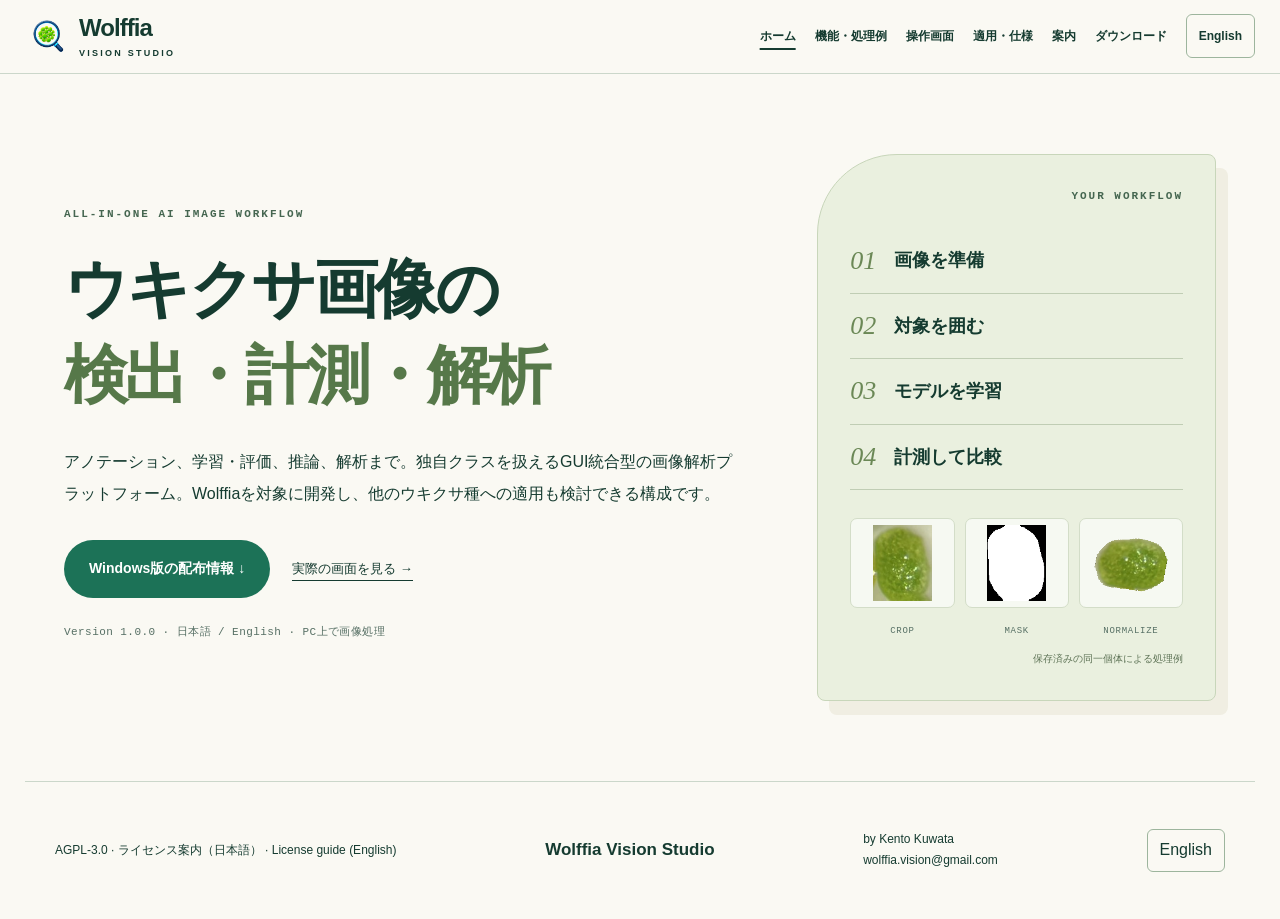
==== commit b4df6b57: "Add files via upload" ====
--- a/index.html
+++ b/index.html
@@ -1,5 +1,5 @@
-<!doctype html><html lang="ja"><head><meta charset="utf-8"><meta name="viewport" content="width=device-width,initial-scale=1"><title>Wolffia Vision Studio | アノテーションから学習・画像解析まで</title><meta name="description" content="アノテーション、学習・評価、推論、解析まで。独自クラスを扱えるGUI統合型の画像解析プラットフォーム。Wolffiaを対象に開発し、他のウキクサ種への適用も検討できる構成です。"><link rel="canonical" href="https://wolffiavision-code.github.io/wolffia-vision-studio/"><link rel="alternate" hreflang="ja" href="https://wolffiavision-code.github.io/wolffia-vision-studio/"><link rel="alternate" hreflang="en" href="https://wolffiavision-code.github.io/wolffia-vision-studio/en/"><link rel="alternate" hreflang="x-default" href="https://wolffiavision-code.github.io/wolffia-vision-studio/"><meta property="og:type" content="website"><meta property="og:title" content="Wolffia Vision Studio | アノテーションから学習・画像解析まで"><meta property="og:description" content="アノテーション、学習・評価、推論、解析まで。独自クラスを扱えるGUI統合型の画像解析プラットフォーム。Wolffiaを対象に開発し、他のウキクサ種への適用も検討できる構成です。"><meta property="og:url" content="https://wolffiavision-code.github.io/wolffia-vision-studio/"><meta property="og:image" content="https://wolffiavision-code.github.io/wolffia-vision-studio/assets/icon.png"><meta name="twitter:card" content="summary"><link rel="icon" href="assets/icon.png"><link rel="stylesheet" href="style.css"><link rel="stylesheet" href="enhancements.css"><link rel="stylesheet" href="editorial.css"><style>.download>div:first-child{display:flex;flex-direction:column;min-width:0}.download>div:first-child>.release-warning{margin-top:auto;border:1px solid #91b99a;border-radius:12px;padding:18px;background:#ffffff0d;color:#f3f6df}.release-warning h3{font-size:1.15rem;margin:0 0 10px}.release-warning p{font-size:.82rem;line-height:1.75;margin:0 0 12px}.release-warning a{text-decoration:underline;font-weight:700;color:#eef6bd}.screenshot-crop{aspect-ratio:auto!important}.screenshot-crop img{transform:none!important;object-fit:contain!important}.lightbox-crop img{transform:none!important}@media(max-width:800px){.download>div:first-child>.release-warning{margin-top:28px}}</style></head><body><a class="skip" href="#main">本文へ移動</a><header><a class="brand" href="#main"><img src="assets/icon.png" width="44" height="44" alt=""><span>Wolffia<span class="brand-sub">VISION STUDIO</span></span></a><button class="menu-toggle" aria-expanded="false" aria-controls="main-nav">メニュー ☰</button><nav id="main-nav" aria-label="メインナビゲーション"><a href="#workflow">機能・流れ</a><a href="#example">処理例</a><a href="#screens">操作画面</a><a href="#custom">独自クラス</a><a href="#spec">仕様</a><a href="#download">配布情報</a><a class="language-link" href="en/" hreflang="en">English</a></nav></header><main id="main"><section class="hero"><div class="hero-copy"><p class="eyebrow">ALL-IN-ONE AI IMAGE WORKFLOW</p><h1>ウキクサ画像の<br><em>検出・計測・解析</em></h1><p class="lead">アノテーション、学習・評価、推論、解析まで。独自クラスを扱えるGUI統合型の画像解析プラットフォーム。Wolffiaを対象に開発し、他のウキクサ種への適用も検討できる構成です。</p><div class="actions"><a class="primary" href="#download">Windows版の配布情報 ↓</a><a class="text-link" href="#screens">実際の画面を見る →</a></div><p class="subtle">Version 1.0.0 · 日本語 / English · PC上で画像処理</p></div><aside class="workflow-panel" aria-label="Workflow"><p class="eyebrow">YOUR WORKFLOW</p><ol><li><span>01</span><strong>画像を準備</strong></li><li><span>02</span><strong>対象を囲む</strong></li><li><span>03</span><strong>モデルを学習</strong></li><li><span>04</span><strong>計測して比較</strong></li></ol><div class="workflow-specimens"><figure><img src="assets/workflow/crop.jpg" alt="CROP"><figcaption>CROP</figcaption></figure><figure><img src="assets/workflow/mask.png" alt="MASK"><figcaption>MASK</figcaption></figure><figure><img src="assets/workflow/normalized.png" alt="NORMALIZE"><figcaption>NORMALIZE</figcaption></figure></div><p class="specimen-caption">保存済みの同一個体による処理例</p></aside></section><section class="intro" id="workflow"><p class="eyebrow">01 / WORKSPACES</p><h2>データ作成から<br><em>画像解析まで</em></h2><div class="steps"><article><span class="step-number">01</span><h3>データを作る</h3><p>矩形・マスクの編集、既存モデルによる補助、画像拡張、学習・検証・テスト分割。</p></article><article><span class="step-number">02</span><h3>モデルを学習する</h3><p>YOLO、SegFormer、LRASPP-MobileNetの学習・追加学習。学習曲線、検証結果とtest評価。</p></article><article><span class="step-number">03</span><h3>個体を取り出す</h3><p>静止画・連続推論、個体切り抜き、二値マスク、赤色オーバーレイのモンタージュ、向き補正。</p></article><article><span class="step-number">04</span><h3>特徴量を計測する</h3><p>面積・長短径・真円度の計測、複数CSVからの作図・作表、集団分布HTML、任意の形状分別。</p></article></div><ol class="flow"><li>画像準備</li><li>アノテーション</li><li>学習・追加学習</li><li>test評価</li><li>推論・分類</li><li>領域抽出・計測</li><li>CSV・グラフ</li></ol></section><section class="intro example" id="example"><p class="eyebrow">02 / ONE INDIVIDUAL</p><h2>検出から特徴量まで：同じ個体を追う</h2><p>保存済みの実行結果を使い、枠Aの個体がどのように処理されるかを示します。</p><div class="example-grid"><figure><h3>01 元画像と検出枠</h3><div class="example-image"><svg viewBox="0 0 1108 1477" role="img" aria-label="元画像の選択した検出枠A"><image href="assets/workflow/original.jpg" width="1108" height="1477"/><rect x="610" y="539" width="102" height="130" fill="none" stroke="#ffda56" stroke-width="8"/><rect x="610" y="486" width="54" height="48" fill="#ffda56"/><text x="622" y="523" font-size="38" font-weight="bold" fill="#18352b">A</text></svg></div><figcaption>保存済み検出座標から、対象Aの枠だけを重ねて表示。</figcaption></figure><figure><h3>02 個体の切り出し</h3><div class="example-image"><img src="assets/workflow/crop.jpg" alt="枠Aから切り出した個体" width="102" height="130" loading="lazy"></div><figcaption>Aの範囲を切り出した保存画像。以降も同じ個体です。</figcaption></figure><figure><h3>03 対象領域の抽出</h3><div class="example-image"><div class="mask-pair"><img src="assets/workflow/overlay.jpg" alt="赤色で示す抽出領域" loading="lazy"><img src="assets/workflow/mask.png" alt="白が対象、黒が背景の二値マスク" loading="lazy"></div></div><figcaption>赤色の重ね合わせと二値マスク。白い領域が計測対象です。</figcaption></figure><figure><h3>04 向き補正と背景除去</h3><div class="example-image"><img src="assets/workflow/normalized.png" alt="長軸を水平にした背景透過画像" width="163" height="141" loading="lazy"></div><figcaption>約79.5°回転し、長軸を水平に。保存済みRGBA画像を表示。</figcaption></figure></div><div class="measurement"><h3>05 特徴量の抽出</h3><p>向き補正後のマスクから得た、保存済みCSVの値です。</p><dl><div><dt>面積</dt><dd>10,607 px²</dd></div><div><dt>楕円の長径</dt><dd>136.82 px</dd></div><div><dt>楕円の短径</dt><dd>97.81 px</dd></div><div><dt>長径／短径</dt><dd>1.399</dd></div><div><dt>真円度</dt><dd>0.765</dd></div></dl><p class="fine">長径・短径は近似楕円の直径です。pxは画素単位で、mmなどへの換算には撮影倍率に対応した校正が必要です。真円度は1に近いほど円形に近い指標です。</p></div><details><summary>処理段階の対応関係</summary><p>同じ検出対象を、切り抜き対応表と内部の個体IDで各処理段階へ対応付けています。</p><p>保存済みの処理例であり、1.0.0の精度ベンチマークではありません。</p></details></section><section class="intro feature-tools" id="annotation-training"><p class="eyebrow">03 / BUILD YOUR DATA</p><h2>アノテーションと学習の機能</h2><div class="hero-tools" aria-label="アノテーションと学習の機能例"><article class="tool-preview annotation-preview"><div class="tool-bar"><strong>アノテーション</strong><span>矩形・マスクを編集</span></div><div class="annotation-layout"><div class="annotation-canvas"><svg viewBox="0 0 1108 1477" role="img" aria-label="提供されたラベルを重ねたアノテーション例"><image href="assets/annotation-example.png" width="1108" height="1477"/><rect x="422.7" y="964.2" width="119.0" height="82.2" fill="none" stroke="#9453c9" stroke-width="4"/><rect x="357.1" y="645.7" width="105.9" height="111.3" fill="none" stroke="#9453c9" stroke-width="4"/><rect x="628.2" y="905.5" width="109.9" height="127.1" fill="none" stroke="#9453c9" stroke-width="4"/><rect x="543.5" y="928.0" width="90.5" height="107.0" fill="none" stroke="#9453c9" stroke-width="4"/><rect x="593.1" y="596.5" width="86.4" height="111.8" fill="none" stroke="#9453c9" stroke-width="4"/><rect x="461.4" y="668.3" width="120.9" height="84.3" fill="none" stroke="#9453c9" stroke-width="4"/><rect x="680.2" y="726.3" width="107.9" height="99.4" fill="none" stroke="#9453c9" stroke-width="4"/><rect x="715.1" y="980.2" width="81.7" height="124.7" fill="none" stroke="#9453c9" stroke-width="4"/><rect x="806.8" y="819.4" width="120.5" height="77.7" fill="none" stroke="#9453c9" stroke-width="4"/><rect x="725.5" y="1095.6" width="120.4" height="116.6" fill="none" stroke="#9453c9" stroke-width="4"/><rect x="681.8" y="513.7" width="117.5" height="95.8" fill="none" stroke="#9453c9" stroke-width="4"/><rect x="925.0" y="865.7" width="107.7" height="118.5" fill="none" stroke="#9453c9" stroke-width="4"/><rect x="698.0" y="604.5" width="121.9" height="90.4" fill="none" stroke="#9453c9" stroke-width="4"/><rect x="640.0" y="1055.8" width="105.6" height="102.3" fill="none" stroke="#9453c9" stroke-width="4"/><rect x="772.7" y="740.0" width="112.5" height="100.7" fill="none" stroke="#9453c9" stroke-width="4"/><rect x="514.6" y="850.2" width="101.4" height="98.3" fill="none" stroke="#9453c9" stroke-width="4"/><rect x="747.2" y="445.1" width="101.1" height="114.4" fill="none" stroke="#9453c9" stroke-width="4"/><rect x="778.7" y="954.1" width="115.8" height="99.1" fill="none" stroke="#9453c9" stroke-width="4"/><rect x="582.3" y="535.6" width="54.1" height="48.9" fill="none" stroke="#d44747" stroke-width="4"/><rect x="743.5" y="818.4" width="48.5" height="45.6" fill="none" stroke="#008864" stroke-width="4"/><rect x="753.7" y="935.5" width="45.9" height="46.3" fill="none" stroke="#008864" stroke-width="4"/><rect x="762.6" y="856.1" width="50.8" height="44.0" fill="none" stroke="#008864" stroke-width="4"/><rect x="769.4" y="704.9" width="47.6" height="43.9" fill="none" stroke="#008864" stroke-width="4"/><rect x="788.6" y="577.4" width="61.1" height="52.0" fill="none" stroke="#008864" stroke-width="4"/><rect x="455.2" y="911.8" width="49.2" height="48.2" fill="none" stroke="#008864" stroke-width="4"/><rect x="255.5" y="768.7" width="40.1" height="41.0" fill="none" stroke="#008864" stroke-width="4"/><rect x="806.8" y="895.8" width="118.9" height="79.0" fill="none" stroke="#9453c9" stroke-width="4"/><rect x="692.1" y="1178.3" width="52.2" height="51.3" fill="none" stroke="#008864" stroke-width="4"/><rect x="607.8" y="888.8" width="44.7" height="48.5" fill="none" stroke="#008864" stroke-width="4"/><rect x="498.9" y="934.1" width="45.5" height="43.1" fill="none" stroke="#008864" stroke-width="4"/><rect x="767.8" y="898.6" width="43.4" height="43.6" fill="none" stroke="#008864" stroke-width="4"/><rect x="286.5" y="722.6" width="124.8" height="89.7" fill="none" stroke="#9453c9" stroke-width="4"/><rect x="646.5" y="674.0" width="112.6" height="71.2" fill="none" stroke="#008864" stroke-width="4"/><rect x="814.8" y="544.1" width="44.4" height="42.7" fill="none" stroke="#008864" stroke-width="4"/><rect x="439.3" y="731.7" width="39.2" height="38.1" fill="none" stroke="#008864" stroke-width="4"/><rect x="361.3" y="799.8" width="36.4" height="30.7" fill="none" stroke="#008864" stroke-width="4"/><rect x="676.7" y="603.4" width="28.0" height="34.7" fill="none" stroke="#008864" stroke-width="4"/><rect x="925.0" y="849.0" width="33.7" height="32.2" fill="none" stroke="#008864" stroke-width="4"/><rect x="267.6" y="644.4" width="92.3" height="106.4" fill="none" stroke="#008864" stroke-width="4"/><rect x="267.5" y="644.8" width="92.3" height="105.9" fill="none" stroke="#9453c9" stroke-width="4"/><rect x="193.5" y="639.2" width="81.9" height="125.3" fill="none" stroke="#008864" stroke-width="4"/><rect x="378.1" y="818.3" width="85.9" height="84.6" fill="none" stroke="#9453c9" stroke-width="4"/><rect x="458.7" y="803.8" width="91.2" height="107.1" fill="none" stroke="#9453c9" stroke-width="4"/><rect x="513.0" y="576.4" width="107.1" height="97.8" fill="none" stroke="#9453c9" stroke-width="4"/></svg><span class="cursor-cross">＋</span></div><ul class="annotation-list"><li><i style="background:#008864"></i>0 vegetative <b>19</b></li><li><i style="background:#9453c9"></i>1 flowering <b>24</b></li><li><i style="background:#d44747"></i>2 dead <b>1</b></li></ul></div><p>提供された矩形ラベルをクラス色で表示。GUIでは選択・サイズ変更・クラス変更と、モデルによる補助ラベリングを利用できます。</p></article><article class="tool-preview training-preview"><div class="tool-bar"><strong>学習状況</strong><span>指標を切替表示</span></div><div class="metric-pills"><b>train loss</b><span>val loss</span><span>precision</span><span>recall</span><span>mAP</span></div><svg class="training-chart" viewBox="0 0 460 220" role="img" aria-label="学習曲線の表示例。実測値ではありません"><path d="M48 20V180H438" fill="none" stroke="#9cae9f"/><path d="M48 46 C110 73 140 88 190 112 S300 151 438 166" fill="none" stroke="#246e49" stroke-width="5"/><path d="M48 59 C105 76 145 99 196 119 S307 145 438 157" fill="none" stroke="#de8d35" stroke-width="5" stroke-dasharray="10 7"/><g fill="#607565" font-size="12"><text x="52" y="207">epoch 1</text><text x="382" y="207">epoch N</text></g></svg><div class="chart-key"><span><i class="train-line"></i>train</span><span><i class="val-line"></i>validation</span></div><p>GUIで学習ログと曲線を確認。Early stopping、optimizer、学習条件を設定できます。図は表示構成の例で、性能値ではありません。</p></article></div></section><section class="screens" id="screens"><p class="eyebrow">04 / INSIDE THE APP</p><h2>操作画面</h2><p>実際の1.0.0画面。クリックで拡大できます。全4スペースの詳細画面は準備中です。処理結果の対応例は上のサンプルフローをご覧ください。</p><div class="gallery"><figure class="gallery-card"><button class="zoom" data-full="assets/home.png" aria-label="ホーム — 画像を拡大"><span class="screenshot-crop"><img src="assets/home.png" alt="4つのスペースを選ぶ実際のホーム画面。" loading="lazy" width="1570" height="1002"></span><span>ホーム ↗</span></button><figcaption>4つのスペースを選ぶ実際のホーム画面。</figcaption></figure><figure class="gallery-card"><button class="zoom" data-full="assets/workspace.png" aria-label="推論スペース — 画像を拡大"><span class="screenshot-crop"><img src="assets/workspace.png" alt="推論・処理スペースの作業選択。" loading="lazy" width="1570" height="1002"></span><span>推論スペース ↗</span></button><figcaption>推論・処理スペースの作業選択。</figcaption></figure><figure class="gallery-card"><button class="zoom" data-full="assets/yolo.png" aria-label="YOLO操作 — 画像を拡大"><span class="screenshot-crop"><img src="assets/yolo.png" alt="入力・条件・表示領域。精度評価や結果例ではありません。" loading="lazy" width="1570" height="1002"></span><span>YOLO操作 ↗</span></button><figcaption>入力・条件・表示領域。精度評価や結果例ではありません。</figcaption></figure></div></section><section class="chart-feature intro" id="charts"><div><p class="eyebrow">COMPARE YOUR DATA</p><h2>CSVから、<br><em>図と表へ。</em></h2><p>複数ファイルを追加して、列とグループを選択。分布や関係を同じ画面で確認し、図・表・HTMLに保存できます。</p></div><div class="chart-options"><article><span>01</span><h3>分布を見る</h3><p>ヒストグラム・密度曲線・累積分布・箱ひげ図・個体値</p></article><article><span>02</span><h3>関係を見る</h3><p>散布図・傾向線・対数軸・相関ヒートマップ</p></article><article><span>03</span><h3>値をまとめる</h3><p>平均±標準偏差・基本統計量の表</p></article></div></section><section class="intro" id="custom"><p class="eyebrow">05 / ADAPT TO YOUR IMAGES</p><h2>対象に合わせたクラス設定と追加学習</h2><p>YOLOではクラス名と矩形ラベルを定義し、ご自身の画像で学習できます。標準例はvegetative（栄養個体）、flowering（開花個体）、dead（枯死個体）です。</p><pre class="yaml"><code>nc: 3
+<!doctype html><html lang="ja"><head><meta charset="utf-8"><meta name="viewport" content="width=device-width,initial-scale=1"><title>Wolffia Vision Studio | アノテーションから学習・画像解析まで</title><meta name="description" content="アノテーション、学習・評価、推論、解析まで。独自クラスを扱えるGUI統合型の画像解析プラットフォーム。Wolffiaを対象に開発し、他のウキクサ種への適用も検討できる構成です。"><link rel="canonical" href="https://wolffiavision-code.github.io/wolffia-vision-studio/"><link rel="alternate" hreflang="ja" href="https://wolffiavision-code.github.io/wolffia-vision-studio/"><link rel="alternate" hreflang="en" href="https://wolffiavision-code.github.io/wolffia-vision-studio/en/"><link rel="alternate" hreflang="x-default" href="https://wolffiavision-code.github.io/wolffia-vision-studio/"><meta property="og:type" content="website"><meta property="og:title" content="Wolffia Vision Studio | アノテーションから学習・画像解析まで"><meta property="og:description" content="アノテーション、学習・評価、推論、解析まで。独自クラスを扱えるGUI統合型の画像解析プラットフォーム。Wolffiaを対象に開発し、他のウキクサ種への適用も検討できる構成です。"><meta property="og:url" content="https://wolffiavision-code.github.io/wolffia-vision-studio/"><meta property="og:image" content="https://wolffiavision-code.github.io/wolffia-vision-studio/assets/icon.png"><meta name="twitter:card" content="summary"><link rel="icon" href="assets/icon.png"><link rel="stylesheet" href="style.css"><link rel="stylesheet" href="enhancements.css"><link rel="stylesheet" href="editorial.css"><style>.download>div:first-child{display:flex;flex-direction:column;min-width:0}.download>div:first-child>.release-warning{margin-top:auto;border:1px solid #91b99a;border-radius:12px;padding:18px;background:#ffffff0d;color:#f3f6df}.release-warning h3{font-size:1.15rem;margin:0 0 10px}.release-warning p{font-size:.82rem;line-height:1.75;margin:0 0 12px}.release-warning a{text-decoration:underline;font-weight:700;color:#eef6bd}.screenshot-crop{aspect-ratio:auto!important}.screenshot-crop img{transform:none!important;object-fit:contain!important}.lightbox-crop img{transform:none!important}@media(max-width:800px){.download>div:first-child>.release-warning{margin-top:28px}}</style></head><body><a class="skip" href="#main">本文へ移動</a><header><a class="brand" href="#page-home" data-route="home"><img src="assets/icon.png" width="44" height="44" alt=""><span>Wolffia<span class="brand-sub">VISION STUDIO</span></span></a><button class="menu-toggle" aria-expanded="false" aria-controls="main-nav">メニュー ☰</button><nav id="main-nav" aria-label="メインナビゲーション"><a href="#page-home" data-route="home">ホーム</a><a href="#page-workflow" data-route="workflow">機能・処理例</a><a href="#page-interface" data-route="interface">操作画面</a><a href="#page-adapt" data-route="adapt">適用・仕様</a><a href="#page-guide" data-route="guide">案内</a><a href="#page-download" data-route="download">ダウンロード</a><a class="language-link" href="en/" hreflang="en">English</a></nav></header><main id="main"><section class="hero" data-page="home"><div class="hero-copy"><p class="eyebrow">ALL-IN-ONE AI IMAGE WORKFLOW</p><h1>ウキクサ画像の<br><em>検出・計測・解析</em></h1><p class="lead">アノテーション、学習・評価、推論、解析まで。独自クラスを扱えるGUI統合型の画像解析プラットフォーム。Wolffiaを対象に開発し、他のウキクサ種への適用も検討できる構成です。</p><div class="actions"><a class="primary" href="#page-download" data-route="download">Windows版の配布情報 ↓</a><a class="text-link" href="#page-interface" data-route="interface">実際の画面を見る →</a></div><p class="subtle">Version 1.0.0 · 日本語 / English · PC上で画像処理</p></div><aside class="workflow-panel" aria-label="Workflow"><p class="eyebrow">YOUR WORKFLOW</p><ol><li><span>01</span><strong>画像を準備</strong></li><li><span>02</span><strong>対象を囲む</strong></li><li><span>03</span><strong>モデルを学習</strong></li><li><span>04</span><strong>計測して比較</strong></li></ol><div class="workflow-specimens"><figure><img src="assets/workflow/crop.jpg" alt="CROP"><figcaption>CROP</figcaption></figure><figure><img src="assets/workflow/mask.png" alt="MASK"><figcaption>MASK</figcaption></figure><figure><img src="assets/workflow/normalized.png" alt="NORMALIZE"><figcaption>NORMALIZE</figcaption></figure></div><p class="specimen-caption">保存済みの同一個体による処理例</p></aside></section><section class="intro" id="workflow" data-page="workflow"><p class="eyebrow">01 / WORKSPACES</p><h2>データ作成から<br><em>画像解析まで</em></h2><div class="steps"><article><span class="step-number">01</span><h3>データを作る</h3><p>矩形・マスクの編集、モデル補助、クラス均等型の画像拡張、均等／ランダム分割。</p></article><article><span class="step-number">02</span><h3>モデルを学習する</h3><p>YOLO、SegFormer、LRASPP-MobileNetの学習・追加学習。学習曲線、指標の傾き、検証結果とtest評価。</p></article><article><span class="step-number">03</span><h3>個体を取り出す</h3><p>静止画・連続推論、個体切り抜き、二値マスク、RGBA画像、向き補正。</p></article><article><span class="step-number">04</span><h3>特徴量を計測する</h3><p>面積・長短径・真円度などの計測、CSV、集団分布HTML、形状分別、図表作成。</p></article></div><ol class="flow"><li>画像準備</li><li>アノテーション</li><li>学習・追加学習</li><li>test評価</li><li>推論・分類</li><li>領域抽出・計測</li><li>CSV・グラフ</li></ol></section><section class="intro example" id="example" data-page="workflow"><p class="eyebrow">02 / ONE INDIVIDUAL</p><h2>検出から特徴量まで：同じ個体を追う</h2><p>保存済みの実行結果を使い、枠Aの個体がどのように処理されるかを示します。</p><div class="example-grid"><figure><h3>01 元画像と検出枠</h3><div class="example-image"><svg viewBox="0 0 1108 1477" role="img" aria-label="元画像の選択した検出枠A"><image href="assets/workflow/original.jpg" width="1108" height="1477"/><rect x="610" y="539" width="102" height="130" fill="none" stroke="#ffda56" stroke-width="8"/><rect x="610" y="486" width="54" height="48" fill="#ffda56"/><text x="622" y="523" font-size="38" font-weight="bold" fill="#18352b">A</text></svg></div><figcaption>保存済み検出座標から、対象Aの枠だけを重ねて表示。</figcaption></figure><figure><h3>02 個体の切り出し</h3><div class="example-image"><img src="assets/workflow/crop.jpg" alt="枠Aから切り出した個体" width="102" height="130" loading="lazy"></div><figcaption>Aの範囲を切り出した保存画像。以降も同じ個体です。</figcaption></figure><figure><h3>03 対象領域の抽出</h3><div class="example-image"><div class="mask-pair"><img src="assets/workflow/overlay.jpg" alt="赤色で示す抽出領域" loading="lazy"><img src="assets/workflow/mask.png" alt="白が対象、黒が背景の二値マスク" loading="lazy"></div></div><figcaption>赤色の重ね合わせと二値マスク。白い領域が計測対象です。</figcaption></figure><figure><h3>04 向き補正と背景除去</h3><div class="example-image"><img src="assets/workflow/normalized.png" alt="長軸を水平にした背景透過画像" width="163" height="141" loading="lazy"></div><figcaption>約79.5°回転し、長軸を水平に。保存済みRGBA画像を表示。</figcaption></figure></div><div class="measurement"><h3>05 特徴量の抽出</h3><p>向き補正後のマスクから得た、保存済みCSVの値です。</p><dl><div><dt>面積</dt><dd>10,607 px²</dd></div><div><dt>楕円の長径</dt><dd>136.82 px</dd></div><div><dt>楕円の短径</dt><dd>97.81 px</dd></div><div><dt>長径／短径</dt><dd>1.399</dd></div><div><dt>真円度</dt><dd>0.765</dd></div></dl><p class="fine">長径・短径は近似楕円の直径です。pxは画素単位で、mmなどへの換算には撮影倍率に対応した校正が必要です。真円度は1に近いほど円形に近い指標です。</p></div><details><summary>処理段階の対応関係</summary><p>同じ検出対象を、切り抜き対応表と内部の個体IDで各処理段階へ対応付けています。</p><p>保存済みの処理例であり、1.0.0の精度ベンチマークではありません。</p></details></section><section class="intro feature-tools" id="annotation-training" data-page="workflow"><p class="eyebrow">03 / BUILD YOUR DATA</p><h2>アノテーションと学習の機能</h2><div class="hero-tools" aria-label="アノテーションと学習の機能例"><article class="tool-preview annotation-preview"><div class="tool-bar"><strong>アノテーション</strong><span>矩形・マスクを編集</span></div><div class="annotation-layout"><div class="annotation-canvas"><svg viewBox="0 0 1108 1477" role="img" aria-label="提供されたラベルを重ねたアノテーション例"><image href="assets/annotation-example.png" width="1108" height="1477"/><rect x="422.7" y="964.2" width="119.0" height="82.2" fill="none" stroke="#9453c9" stroke-width="4"/><rect x="357.1" y="645.7" width="105.9" height="111.3" fill="none" stroke="#9453c9" stroke-width="4"/><rect x="628.2" y="905.5" width="109.9" height="127.1" fill="none" stroke="#9453c9" stroke-width="4"/><rect x="543.5" y="928.0" width="90.5" height="107.0" fill="none" stroke="#9453c9" stroke-width="4"/><rect x="593.1" y="596.5" width="86.4" height="111.8" fill="none" stroke="#9453c9" stroke-width="4"/><rect x="461.4" y="668.3" width="120.9" height="84.3" fill="none" stroke="#9453c9" stroke-width="4"/><rect x="680.2" y="726.3" width="107.9" height="99.4" fill="none" stroke="#9453c9" stroke-width="4"/><rect x="715.1" y="980.2" width="81.7" height="124.7" fill="none" stroke="#9453c9" stroke-width="4"/><rect x="806.8" y="819.4" width="120.5" height="77.7" fill="none" stroke="#9453c9" stroke-width="4"/><rect x="725.5" y="1095.6" width="120.4" height="116.6" fill="none" stroke="#9453c9" stroke-width="4"/><rect x="681.8" y="513.7" width="117.5" height="95.8" fill="none" stroke="#9453c9" stroke-width="4"/><rect x="925.0" y="865.7" width="107.7" height="118.5" fill="none" stroke="#9453c9" stroke-width="4"/><rect x="698.0" y="604.5" width="121.9" height="90.4" fill="none" stroke="#9453c9" stroke-width="4"/><rect x="640.0" y="1055.8" width="105.6" height="102.3" fill="none" stroke="#9453c9" stroke-width="4"/><rect x="772.7" y="740.0" width="112.5" height="100.7" fill="none" stroke="#9453c9" stroke-width="4"/><rect x="514.6" y="850.2" width="101.4" height="98.3" fill="none" stroke="#9453c9" stroke-width="4"/><rect x="747.2" y="445.1" width="101.1" height="114.4" fill="none" stroke="#9453c9" stroke-width="4"/><rect x="778.7" y="954.1" width="115.8" height="99.1" fill="none" stroke="#9453c9" stroke-width="4"/><rect x="582.3" y="535.6" width="54.1" height="48.9" fill="none" stroke="#d44747" stroke-width="4"/><rect x="743.5" y="818.4" width="48.5" height="45.6" fill="none" stroke="#008864" stroke-width="4"/><rect x="753.7" y="935.5" width="45.9" height="46.3" fill="none" stroke="#008864" stroke-width="4"/><rect x="762.6" y="856.1" width="50.8" height="44.0" fill="none" stroke="#008864" stroke-width="4"/><rect x="769.4" y="704.9" width="47.6" height="43.9" fill="none" stroke="#008864" stroke-width="4"/><rect x="788.6" y="577.4" width="61.1" height="52.0" fill="none" stroke="#008864" stroke-width="4"/><rect x="455.2" y="911.8" width="49.2" height="48.2" fill="none" stroke="#008864" stroke-width="4"/><rect x="255.5" y="768.7" width="40.1" height="41.0" fill="none" stroke="#008864" stroke-width="4"/><rect x="806.8" y="895.8" width="118.9" height="79.0" fill="none" stroke="#9453c9" stroke-width="4"/><rect x="692.1" y="1178.3" width="52.2" height="51.3" fill="none" stroke="#008864" stroke-width="4"/><rect x="607.8" y="888.8" width="44.7" height="48.5" fill="none" stroke="#008864" stroke-width="4"/><rect x="498.9" y="934.1" width="45.5" height="43.1" fill="none" stroke="#008864" stroke-width="4"/><rect x="767.8" y="898.6" width="43.4" height="43.6" fill="none" stroke="#008864" stroke-width="4"/><rect x="286.5" y="722.6" width="124.8" height="89.7" fill="none" stroke="#9453c9" stroke-width="4"/><rect x="646.5" y="674.0" width="112.6" height="71.2" fill="none" stroke="#008864" stroke-width="4"/><rect x="814.8" y="544.1" width="44.4" height="42.7" fill="none" stroke="#008864" stroke-width="4"/><rect x="439.3" y="731.7" width="39.2" height="38.1" fill="none" stroke="#008864" stroke-width="4"/><rect x="361.3" y="799.8" width="36.4" height="30.7" fill="none" stroke="#008864" stroke-width="4"/><rect x="676.7" y="603.4" width="28.0" height="34.7" fill="none" stroke="#008864" stroke-width="4"/><rect x="925.0" y="849.0" width="33.7" height="32.2" fill="none" stroke="#008864" stroke-width="4"/><rect x="267.6" y="644.4" width="92.3" height="106.4" fill="none" stroke="#008864" stroke-width="4"/><rect x="267.5" y="644.8" width="92.3" height="105.9" fill="none" stroke="#9453c9" stroke-width="4"/><rect x="193.5" y="639.2" width="81.9" height="125.3" fill="none" stroke="#008864" stroke-width="4"/><rect x="378.1" y="818.3" width="85.9" height="84.6" fill="none" stroke="#9453c9" stroke-width="4"/><rect x="458.7" y="803.8" width="91.2" height="107.1" fill="none" stroke="#9453c9" stroke-width="4"/><rect x="513.0" y="576.4" width="107.1" height="97.8" fill="none" stroke="#9453c9" stroke-width="4"/></svg><span class="cursor-cross">＋</span></div><ul class="annotation-list"><li><i style="background:#008864"></i>0 vegetative <b>19</b></li><li><i style="background:#9453c9"></i>1 flowering <b>24</b></li><li><i style="background:#d44747"></i>2 dead <b>1</b></li></ul></div><p>提供された矩形ラベルをクラス色で表示。GUIでは選択・サイズ変更・クラス変更と、モデルによる補助ラベリングを利用できます。</p></article><article class="tool-preview training-preview"><div class="tool-bar"><strong>学習状況</strong><span>指標を切替表示</span></div><div class="metric-pills"><b>train loss</b><span>val loss</span><span>precision</span><span>recall</span><span>mAP</span></div><svg class="training-chart" viewBox="0 0 460 220" role="img" aria-label="学習曲線の表示例。実測値ではありません"><path d="M48 20V180H438" fill="none" stroke="#9cae9f"/><path d="M48 46 C110 73 140 88 190 112 S300 151 438 166" fill="none" stroke="#246e49" stroke-width="5"/><path d="M48 59 C105 76 145 99 196 119 S307 145 438 157" fill="none" stroke="#de8d35" stroke-width="5" stroke-dasharray="10 7"/><g fill="#607565" font-size="12"><text x="52" y="207">epoch 1</text><text x="382" y="207">epoch N</text></g></svg><div class="chart-key"><span><i class="train-line"></i>train</span><span><i class="val-line"></i>validation</span></div><p>GUIで学習ログと曲線を確認。Early stopping、optimizer、学習条件を設定できます。図は表示構成の例で、性能値ではありません。</p></article></div></section><section class="screens" id="screens" data-page="interface"><p class="eyebrow">04 / INSIDE THE APP</p><h2>操作画面</h2><p>実際の1.0.0画面。クリックで拡大できます。全4スペースの詳細画面は準備中です。処理結果の対応例は上のサンプルフローをご覧ください。</p><div class="gallery"><figure class="gallery-card"><button class="zoom" data-full="assets/home.png" aria-label="ホーム — 画像を拡大"><span class="screenshot-crop"><img src="assets/home.png" alt="4つのスペースを選ぶ実際のホーム画面。" loading="lazy" width="1570" height="1002"></span><span>ホーム ↗</span></button><figcaption>4つのスペースを選ぶ実際のホーム画面。</figcaption></figure><figure class="gallery-card"><button class="zoom" data-full="assets/workspace.png" aria-label="推論スペース — 画像を拡大"><span class="screenshot-crop"><img src="assets/workspace.png" alt="推論・処理スペースの作業選択。" loading="lazy" width="1570" height="1002"></span><span>推論スペース ↗</span></button><figcaption>推論・処理スペースの作業選択。</figcaption></figure><figure class="gallery-card"><button class="zoom" data-full="assets/yolo.png" aria-label="YOLO操作 — 画像を拡大"><span class="screenshot-crop"><img src="assets/yolo.png" alt="入力・条件・表示領域。精度評価や結果例ではありません。" loading="lazy" width="1570" height="1002"></span><span>YOLO操作 ↗</span></button><figcaption>入力・条件・表示領域。精度評価や結果例ではありません。</figcaption></figure></div></section><section class="chart-feature intro" id="charts" data-page="workflow"><div><p class="eyebrow">COMPARE YOUR DATA</p><h2>CSVから、<br><em>図と表へ。</em></h2><p>複数ファイルを追加して、列とグループを選択。分布や関係を同じ画面で確認し、図・表・HTMLに保存できます。</p></div><div class="chart-options"><article><span>01</span><h3>分布を見る</h3><p>ヒストグラム・密度曲線・累積分布・箱ひげ図・個体値</p></article><article><span>02</span><h3>関係を見る</h3><p>散布図・傾向線・対数軸・相関ヒートマップ</p></article><article><span>03</span><h3>値をまとめる</h3><p>平均±標準偏差・基本統計量の表</p></article></div></section><section class="intro" id="custom" data-page="adapt"><p class="eyebrow">05 / ADAPT TO YOUR IMAGES</p><h2>対象に合わせたクラス設定と追加学習</h2><p>YOLOではクラス名と矩形ラベルを定義し、ご自身の画像で学習できます。標準例はvegetative（栄養個体）、flowering（開花個体）、dead（枯死個体）です。</p><pre class="yaml"><code>nc: 3
 names:
   - vegetative
   - flowering
-  - dead</code></pre><p class="notice">YAMLを変更するだけで、新クラスを既存モデルが識別するわけではありません。新クラスの教師データと学習が必要です。推論YAMLのクラスIDと順序をモデルに一致させてください。全組合せの自動整合性検査はありません。</p><h3>GUI Fine-Tuning</h3><p>既存重みから、種・系統、倍率、照明、背景などの違いへの適応を試せます。更新が精度向上を保証するものではありません。学習に使わないtest画像で評価してください。領域分割は対象／背景の二値処理で、多クラスマスク学習ではありません。</p><div class="scope"><article><h3>実装・動作確認</h3><p>GUI構築、データ準備、選択した自己テストを確認。独立した精度評価や別PCの全機能検証とは異なります。</p></article><article><h3>他のウキクサ種への適用</h3><p>Wolffiella、Lemna、Spirodela、Landoltiaなどでも、対象に合わせた教師画像とモデルを用意することで、同じ検出・領域抽出・計測の流れを利用できる可能性があります。既存モデルのそのままの適用や分類精度は未検証です。</p></article><article><h3>今後の予定・準備</h3><p>正規ドメイン、配布先、4スペースの詳細画像、独立した精度評価。</p></article></div></section><section class="intro" id="spec"><h2>対応範囲と技術仕様</h2><div class="table-wrap" tabindex="0" role="region" aria-label="Specifications"><table><thead><tr><th>項目</th><th>確認できる内容</th></tr></thead><tbody><tr><th scope="row">OS・実行環境</th><td>Windows x64向けEXEを作成。開発PCでEXEの起動・自己テストを確認。Windows各版・Python未導入PCの動作は未確認。</td></tr><tr><th scope="row">CPU / GPU</th><td>CPUまたは対応するNVIDIA GPUを選択。開発ビルドはPyTorch 2.12.1+cu130。推奨RAM・VRAM、対応ドライバー下限は未確定。</td></tr><tr><th scope="row">保存容量</th><td>セットアップの容量は下の配布情報を参照してください。展開先にも空き容量が必要です。モデル・出力・学習に別途容量が必要。</td></tr><tr><th scope="row">入力画像</th><td>JPG/JPEG、PNG、BMP、TIFF、WEBP。HEIC/HEIFは追加デコーダーに依存。配布EXEでの全形式検証は未完了。</td></tr><tr><th scope="row">アノテーション</th><td>YOLO: imagesとlabels、同名TXT（class_id, x_center, y_center, width, height。座標は0〜1）。マスク: imagesとmasks、同名PNG。</td></tr><tr><th scope="row">モデル</th><td>YOLOの.pt、アプリ対応のSegFormer-B0 / LRASPP-MobileNetV3チェックポイント。任意の他アーキテクチャの重みは非対応。</td></tr><tr><th scope="row">出力</th><td>検出画像・個体画像、マスク、Original / Overlay / Mask / RGBAモンタージュ、normalize画像、CSV、NPZ、JSON、分布HTML。ワークごとに異なります。</td></tr><tr><th scope="row">評価</th><td>YOLO: TP、FP、FN、WC（クラス誤り）、precision、recall、F1、誤判定率、混同行列。誤判定率=(FP+FN+WC)/(TP+FP+FN+WC)。学習時のmAP等とtestワークの指標は別です。公開済み精度ベンチマークはありません。</td></tr><tr><th scope="row">処理と通信</th><td>画像処理はPC内で実行。モデル取得等は外部通信を伴います。依存ライブラリの全通信は監査していません。このWebサイトに画像アップロード機能はありません。</td></tr><tr><th scope="row">形状分別</th><td>MF:母個体候補、DF:娘個体候補、Edge:見切れ・非楕円形の候補。最新ソースはPCA・1〜3群の比較・楕円一致度を用い、画像別の根拠HTMLを出力。生物学的同定ではありません。</td></tr></tbody></table></div></section><section class="intro" id="guide"><h2>使い始めるために</h2><ol class="instructions"><li><h3>配布状況を確認</h3><p>公開URLは未設定です。公開後、版とSHA-256を照合します。</p></li><li><h3>セットアップと起動</h3><p>Setup.exeを実行し保存先を選択。スタートメニューから日本語版／English版を開きます。</p></li><li><h3>サンプルで確認</h3><p>「推論・処理」→「YOLO」で画像・モデル・対応YAMLを選択し実行。元画像と結果を確認します。</p></li></ol><p>更新前にプリセット・追加モデル・結果をバックアップし、変更履歴を確認してください。更新後は既知のサンプルで再確認します。</p></section><section class="download" id="download"><div><p class="eyebrow">WINDOWS / DESKTOP</p><h2>Windows版を試す</h2><p>初回リリース · 1.0.0</p><p>PC上で画像を処理するWindowsアプリです。</p><aside class="release-warning"><h3>⚠ Windowsの保護警告について</h3><p>この配布物はコード署名なしです。Windowsの保護警告が表示されることがあります。公式配布元とSHA-256を確認し、検査後に信頼できると判断した場合のみ「詳細情報」→「実行」を選択してください。脅威検出やハッシュ不一致の場合は実行しないでください。保護の無効化・除外設定は不要です。管理ポリシー等で実行不可の場合は管理者へ相談してください。</p><a href="WARNINGS_JA.txt">詳しい注意事項</a></aside></div><div class="download-card"><span class="release-label">初回リリース</span><h3>Wolffia Vision Studio</h3><a id="download-link" class="primary" hidden>セットアップを取得 ↓</a><button id="download-pending" class="primary" disabled>準備中</button><p id="release-reason">アップロード先の設定後にダウンロードできます。</p><a id="source-link" class="text-link" hidden>ソースコード ↗</a><dl id="release-details"></dl><p id="release-hash" class="fine"></p><p class="fine">コード署名なし。動作確認の範囲は配布ファイルの説明をご覧ください。</p></div></section><section class="intro" id="dataset-request"><p class="eyebrow">DATASET ACCESS</p><h2>教師画像の利用申請</h2><p>申請フォームから送信します。承認後、取得先とパスワードを個別に案内します。</p><a class="primary" id="external-form" hidden rel="noopener" target="_blank">申請フォームを開く ↗</a><p id="form-pending">申請フォームは準備中です。現在、このページから申請は送信されません。</p></section><section class="faq" id="docs"><h2>利用案内・FAQ</h2><p>このページは公開用の導入案内です。<a href="README.md">日本語README</a>、<a href="README_EN.md">English README</a>、警告・ライセンス案内を同梱しています。Word版マニュアルと開発報告書は公開範囲の確認後に掲載します。</p><details><summary>プログラミング知識は必要ですか？</summary><p>通常の操作はGUIで行えます。環境導入、モデルやデータの準備、不具合調査には技術的な対応が必要な場合があります。</p></details><details><summary>GPUがなくても使えますか？</summary><p>CPUを選択できます。処理時間はモデル・画像サイズ・環境によって異なり、速度の保証値はありません。</p></details><details><summary>独自画像で学習・クラス追加はできますか？</summary><p>YOLOでは対応するクラス名・矩形ラベル・学習データを準備して学習できます。YAMLの変更だけでは不十分です。マスクは現在二値処理です。</p></details><details><summary>Wolffia以外で使えますか？</summary><p>適用できる可能性があります。対象種の画像に矩形やマスクを付け、YOLOではデータの場所・クラス名をYAMLで設定し、学習・追加学習を行ってください。撮影条件や根・葉状体の扱いも定義し、別のテスト画像で確認します。YAMLの書換えだけではモデルは新しい種やクラスを学びません。</p></details><details><summary>保存先はどこですか？</summary><p>各ワークの出力欄で指定するローカルフォルダです。通常の推論・解析はoutput/practice/run_日時にまとめ、01_yolo、02_crops、03_segmentation、04_features&analysisへ処理段階別に保存します。学習ログとdata.yamlは各finetuneフォルダ内、test結果はweightsの外側となる同じ学習フォルダ直下へ保存できます。出力の生成は正確さの保証ではありません。</p></details><details><summary>MFとEdgeはどう区別しますか？</summary><p>細長さだけでは区別せず、最新ソースはマスクと完全な近似楕円の一致度を利用します。マスク誤りでも一致度は下がるため、候補画像と根拠を確認してください。</p></details><h3>Web変更履歴</h3><p>2026-10-14: 日英ページ、仕様・適用範囲、独自クラスと追加学習、画像拡大、配布情報、ドメイン移行設定を追加。</p></section><section class="intro" id="about"><p class="eyebrow">ABOUT & RESOURCES</p><h2>開発者・ライセンス</h2><p>開発: Kento Kuwata。Wolffiaの画像解析を目的に開発したWindowsアプリケーションです。</p><h3>ソフトウェア・モデル・画像を区別</h3><p>アプリソースはAGPL-3.0として用意しています。第三者ライブラリはそれぞれのライセンスに従います。モデル・サンプル・教師画像の条件は別途確認が必要です。ソフトウェアのライセンスから重みや画像の条件を推定しないでください。</p><h3>他のウキクサの画像処理技術</h3><p>ウキクサや植物の画像処理に関する技術です。対象とする処理や使い方は、それぞれの公開ページで確認できます。</p><ul><li><a href="https://github.com/SamOliveiraLab/Deepweed">Deepweed ↗</a> — ウキクサの領域分割・追跡・成長解析。</li><li><a href="https://github.com/danforthcenter/plantcv">PlantCV ↗</a> — 植物画像の表現型解析。</li></ul></section><footer><p><a href="LICENSE">AGPL-3.0</a> · <a href="LICENSE_JA.md">ライセンス案内（日本語）</a> · <a href="LICENSE_EN.md">License guide (English)</a></p><div class="brand">Wolffia Vision Studio</div><p>by Kento Kuwata<br><a href="mailto:wolffia.vision@gmail.com">wolffia.vision@gmail.com</a></p><a class="language-link" href="en/">English</a></footer></main><dialog id="lightbox" aria-label="画像を拡大"><button id="close-lightbox">閉じる ×</button><div class="lightbox-crop"><img id="lightbox-image" alt=""></div><p id="lightbox-caption"></p></dialog><script src="app.js" defer></script><script>fetch('form-config.json').then(r=>r.json()).then(c=>{if(!c.form_url)return;const u=new URL(c.form_url);if(u.protocol!=='https:'||u.username||u.password)return;if(!['forms.gle','docs.google.com','script.google.com'].includes(u.hostname))return;const a=document.querySelector('#external-form');a.href=u.href;a.hidden=false;document.querySelector('#form-pending').hidden=true;}).catch(()=>{});</script></body></html>+  - dead</code></pre><p class="notice">YAMLを変更するだけで、新クラスを既存モデルが識別するわけではありません。新クラスの教師データと学習が必要です。推論YAMLのクラスIDと順序をモデルに一致させてください。全組合せの自動整合性検査はありません。</p><h3>GUI Fine-Tuning</h3><p>既存重みから、種・系統、倍率、照明、背景などの違いへの適応を試せます。更新が精度向上を保証するものではありません。学習に使わないtest画像で評価してください。領域分割は対象／背景の二値処理で、多クラスマスク学習ではありません。</p><div class="scope"><article><h3>実装・動作確認</h3><p>GUI構築、データ準備、選択した自己テストを確認。独立した精度評価や別PCの全機能検証とは異なります。</p></article><article><h3>他のウキクサ種への適用</h3><p>Wolffiella、Lemna、Spirodela、Landoltiaなどでも、対象に合わせた教師画像とモデルを用意することで、同じ検出・領域抽出・計測の流れを利用できる可能性があります。既存モデルのそのままの適用や分類精度は未検証です。</p></article><article><h3>今後の予定・準備</h3><p>正規ドメイン、配布先、4スペースの詳細画像、独立した精度評価。</p></article></div></section><section class="intro" id="spec" data-page="adapt"><h2>対応範囲と技術仕様</h2><div class="table-wrap" tabindex="0" role="region" aria-label="Specifications"><table><thead><tr><th>項目</th><th>確認できる内容</th></tr></thead><tbody><tr><th scope="row">OS・実行環境</th><td>Windows x64向けEXEを作成。開発PCでEXEの起動・自己テストを確認。Windows各版・Python未導入PCの動作は未確認。</td></tr><tr><th scope="row">CPU / GPU</th><td>CPUまたは対応するNVIDIA GPUを選択。開発ビルドはPyTorch 2.12.1+cu126。推奨RAM・VRAM、対応ドライバー下限は未確定。</td></tr><tr><th scope="row">保存容量</th><td>セットアップの容量は下の配布情報を参照してください。展開先にも空き容量が必要です。モデル・出力・学習に別途容量が必要。</td></tr><tr><th scope="row">入力画像</th><td>JPG/JPEG、PNG、BMP、TIFF、WEBP。HEIC/HEIFは追加デコーダーに依存。配布EXEでの全形式検証は未完了。</td></tr><tr><th scope="row">アノテーション</th><td>YOLO: imagesとlabels、同名TXT（class_id, x_center, y_center, width, height。座標は0〜1）。マスク: imagesとmasks、同名PNG。</td></tr><tr><th scope="row">モデル</th><td>YOLOの.pt、アプリ対応のSegFormer-B0 / LRASPP-MobileNetV3チェックポイント。任意の他アーキテクチャの重みは非対応。</td></tr><tr><th scope="row">出力</th><td>検出画像・個体画像、マスク、Original / Overlay / Mask / RGBAモンタージュ、normalize画像、CSV、NPZ、JSON、分布HTML。ワークごとに異なります。</td></tr><tr><th scope="row">評価</th><td>YOLO: TP、FP、FN、WC（クラス誤り）、precision、recall、F1、誤判定率、混同行列。誤判定率=(FP+FN+WC)/(TP+FP+FN+WC)。学習時のmAP等とtestワークの指標は別です。公開済み精度ベンチマークはありません。</td></tr><tr><th scope="row">処理と通信</th><td>画像処理はPC内で実行。モデル取得等は外部通信を伴います。依存ライブラリの全通信は監査していません。このWebサイトに画像アップロード機能はありません。</td></tr><tr><th scope="row">形状分別</th><td>MF:母個体候補、DF:娘個体候補、Edge:見切れ・非楕円形の候補。最新ソースはPCA・1〜3群の比較・楕円一致度を用い、画像別の根拠HTMLを出力。生物学的同定ではありません。</td></tr></tbody></table></div></section><section class="intro" id="guide" data-page="guide"><h2>使い始めるために</h2><ol class="instructions"><li><h3>配布状況を確認</h3><p>公開URLは未設定です。公開後、版とSHA-256を照合します。</p></li><li><h3>セットアップと起動</h3><p>Setup.exeを実行し保存先を選択。スタートメニューから日本語版／English版を開きます。</p></li><li><h3>サンプルで確認</h3><p>「推論・処理」→「YOLO」で画像・モデル・対応YAMLを選択し実行。元画像と結果を確認します。</p></li></ol><p>更新前にプリセット・追加モデル・結果をバックアップし、変更履歴を確認してください。更新後は既知のサンプルで再確認します。</p></section><section class="download" id="download" data-page="download"><div><p class="eyebrow">WINDOWS / DESKTOP</p><h2>Windows版を試す</h2><p>初回リリース · 1.0.0</p><p>PC上で画像を処理するWindowsアプリです。</p><aside class="release-warning"><h3>⚠ Windowsの保護警告について</h3><p>この配布物はコード署名なしです。Windowsの保護警告が表示されることがあります。公式配布元とSHA-256を確認し、検査後に信頼できると判断した場合のみ「詳細情報」→「実行」を選択してください。脅威検出やハッシュ不一致の場合は実行しないでください。保護の無効化・除外設定は不要です。管理ポリシー等で実行不可の場合は管理者へ相談してください。</p><a href="WARNINGS_JA.txt">詳しい注意事項</a></aside></div><div class="download-card"><span class="release-label">初回リリース</span><h3>Wolffia Vision Studio</h3><a id="download-link" class="primary" hidden>セットアップを取得 ↓</a><button id="download-pending" class="primary" disabled>準備中</button><p id="release-reason">アップロード先の設定後にダウンロードできます。</p><a id="source-link" class="text-link" hidden>ソースコード ↗</a><dl id="release-details"></dl><p id="release-hash" class="fine"></p><p class="fine">コード署名なし。動作確認の範囲は配布ファイルの説明をご覧ください。</p></div></section><section class="intro" id="dataset-request" data-page="guide"><p class="eyebrow">DATASET ACCESS</p><h2>教師画像の利用申請</h2><p>申請フォームから送信します。承認後、取得先とパスワードを個別に案内します。</p><a class="primary" id="external-form" hidden rel="noopener" target="_blank">申請フォームを開く ↗</a><p id="form-pending">申請フォームは準備中です。現在、このページから申請は送信されません。</p></section><section class="faq" id="docs" data-page="guide"><h2>利用案内・FAQ</h2><p>このページは公開用の導入案内です。<a href="README.md">日本語README</a>、<a href="README_EN.md">English README</a>、警告・ライセンス案内を同梱しています。Word版マニュアルと開発報告書は公開範囲の確認後に掲載します。</p><details><summary>プログラミング知識は必要ですか？</summary><p>通常の操作はGUIで行えます。環境導入、モデルやデータの準備、不具合調査には技術的な対応が必要な場合があります。</p></details><details><summary>GPUがなくても使えますか？</summary><p>CPUを選択できます。処理時間はモデル・画像サイズ・環境によって異なり、速度の保証値はありません。</p></details><details><summary>独自画像で学習・クラス追加はできますか？</summary><p>YOLOでは対応するクラス名・矩形ラベル・学習データを準備して学習できます。YAMLの変更だけでは不十分です。マスクは現在二値処理です。</p></details><details><summary>Wolffia以外で使えますか？</summary><p>適用できる可能性があります。対象種の画像に矩形やマスクを付け、YOLOではデータの場所・クラス名をYAMLで設定し、学習・追加学習を行ってください。撮影条件や根・葉状体の扱いも定義し、別のテスト画像で確認します。YAMLの書換えだけではモデルは新しい種やクラスを学びません。</p></details><details><summary>保存先はどこですか？</summary><p>各ワークの出力欄で指定するローカルフォルダです。通常の推論・解析はoutput/practice/run_日時にまとめ、01_yolo、02_crops、03_segmentation、04_features&analysisへ処理段階別に保存します。学習ログとdata.yamlは各finetuneフォルダ内、test結果はweightsの外側となる同じ学習フォルダ直下へ保存できます。出力の生成は正確さの保証ではありません。</p></details><details><summary>MFとEdgeはどう区別しますか？</summary><p>細長さだけでは区別せず、最新ソースはマスクと完全な近似楕円の一致度を利用します。マスク誤りでも一致度は下がるため、候補画像と根拠を確認してください。</p></details><h3>Web変更履歴</h3><p>2026-10-23: 長い1ページ構成を、目的別に切り替える6ページ構成へ変更。クラス均等型拡張、均等分割、学習傾向、RGBAプレビュー、図表条件を反映。</p></section><section class="intro" id="about" data-page="guide"><p class="eyebrow">ABOUT & RESOURCES</p><h2>開発者・ライセンス</h2><p>開発: Kento Kuwata。Wolffiaの画像解析を目的に開発したWindowsアプリケーションです。</p><h3>ソフトウェア・モデル・画像を区別</h3><p>アプリソースはAGPL-3.0として用意しています。第三者ライブラリはそれぞれのライセンスに従います。モデル・サンプル・教師画像の条件は別途確認が必要です。ソフトウェアのライセンスから重みや画像の条件を推定しないでください。</p><h3>他のウキクサの画像処理技術</h3><p>ウキクサや植物の画像処理に関する技術です。対象とする処理や使い方は、それぞれの公開ページで確認できます。</p><ul><li><a href="https://github.com/SamOliveiraLab/Deepweed">Deepweed ↗</a> — ウキクサの領域分割・追跡・成長解析。</li><li><a href="https://github.com/danforthcenter/plantcv">PlantCV ↗</a> — 植物画像の表現型解析。</li></ul></section><footer><p><a href="LICENSE">AGPL-3.0</a> · <a href="LICENSE_JA.md">ライセンス案内（日本語）</a> · <a href="LICENSE_EN.md">License guide (English)</a></p><div class="brand">Wolffia Vision Studio</div><p>by Kento Kuwata<br><a href="mailto:wolffia.vision@gmail.com">wolffia.vision@gmail.com</a></p><a class="language-link" href="en/">English</a></footer></main><dialog id="lightbox" aria-label="画像を拡大"><button id="close-lightbox">閉じる ×</button><div class="lightbox-crop"><img id="lightbox-image" alt=""></div><p id="lightbox-caption"></p></dialog><script src="app.js" defer></script><script>fetch('form-config.json').then(r=>r.json()).then(c=>{if(!c.form_url)return;const u=new URL(c.form_url);if(u.protocol!=='https:'||u.username||u.password)return;if(!['forms.gle','docs.google.com','script.google.com'].includes(u.hostname))return;const a=document.querySelector('#external-form');a.href=u.href;a.hidden=false;document.querySelector('#form-pending').hidden=true;}).catch(()=>{});</script></body></html>
--- a/enhancements.css
+++ b/enhancements.css
@@ -5,3 +5,4 @@
 @media(max-width:1100px){.example-grid{grid-template-columns:repeat(2,minmax(0,1fr))}.measurement dl{grid-template-columns:repeat(3,minmax(0,1fr))}}@media(max-width:540px){.example-grid{grid-template-columns:1fr}.example-image{height:320px}.measurement{padding:18px}.measurement dl{grid-template-columns:repeat(2,minmax(0,1fr))}.measurement dd{font-size:20px}}
 .hero{grid-template-columns:1fr;max-width:1230px}.hero-copy{max-width:900px}.feature-tools .hero-tools{display:grid;grid-template-columns:1.08fr .92fr;gap:20px;align-items:stretch}.tool-preview{min-width:0;border:1px solid #b8cbb4;border-radius:14px;background:#fff;padding:14px;box-shadow:0 18px 42px #153c2b12}.tool-bar{display:flex;justify-content:space-between;align-items:center;gap:12px;border-bottom:1px solid #d9e2d5;padding:1px 2px 11px}.tool-bar strong{font-size:15px}.tool-bar span{font-size:10px;color:#607565}.tool-preview>p{font-size:11px;line-height:1.65;color:#526a59;margin:11px 2px 0}.annotation-layout{display:grid;grid-template-columns:minmax(0,1fr) 135px;gap:9px;margin-top:12px;height:360px}.annotation-canvas{position:relative;overflow:hidden;border-radius:8px;background:#e8eee2}.annotation-canvas svg{width:100%;height:100%;display:block}.cursor-cross{position:absolute;left:56%;top:45%;color:#fff;text-shadow:0 1px 4px #000;font-size:24px;font-weight:700}.annotation-list{list-style:none;padding:8px;margin:0;background:#f0f4ec;border-radius:8px;font-size:10px;overflow:hidden}.annotation-list li{display:flex;align-items:center;gap:6px;padding:8px 2px;border-bottom:1px solid #d9e2d5;overflow-wrap:anywhere}.annotation-list li b{margin-left:auto}.annotation-list i{width:10px;height:10px;border-radius:3px;flex:none}.metric-pills{display:flex;flex-wrap:wrap;gap:5px;margin:13px 0 4px}.metric-pills span,.metric-pills b{font-size:9px;border:1px solid #9db59d;padding:3px 7px;border-radius:10px}.metric-pills b{background:#246e49;color:#fff}.training-chart{width:100%;height:300px;background:#f5f7f1;border-radius:8px}.chart-key{display:flex;gap:18px;font-size:10px}.chart-key span{display:flex;align-items:center;gap:5px}.chart-key i{width:18px;height:3px;display:inline-block}.train-line{background:#246e49}.val-line{background:#de8d35}.hero-art{display:none}.screenshot-crop,.lightbox-crop{aspect-ratio:1570/1002}
 @media(max-width:1180px){.hero{grid-template-columns:1fr}.hero-copy{max-width:780px}.feature-tools .hero-tools{grid-template-columns:1fr 1fr}.annotation-layout{height:300px}}@media(max-width:700px){.feature-tools .hero-tools{grid-template-columns:1fr}.annotation-layout{grid-template-columns:1fr;height:auto}.annotation-canvas{height:360px}.annotation-list{display:grid;grid-template-columns:repeat(3,1fr)}.training-chart{height:250px}.tool-bar{align-items:flex-start;flex-direction:column}.hero{padding-top:48px}}@media(max-width:430px){.annotation-canvas{height:320px}.annotation-list{font-size:9px}.hero{padding-left:5%;padding-right:5%}}
+.page-hidden{display:none!important}.page-enter{animation:page-in .28s ease-out}@keyframes page-in{from{opacity:.3;transform:translateY(8px)}to{opacity:1;transform:none}}main{min-height:75vh}nav a[data-route][aria-current="page"]{text-decoration:underline;text-decoration-thickness:2px;text-underline-offset:8px}
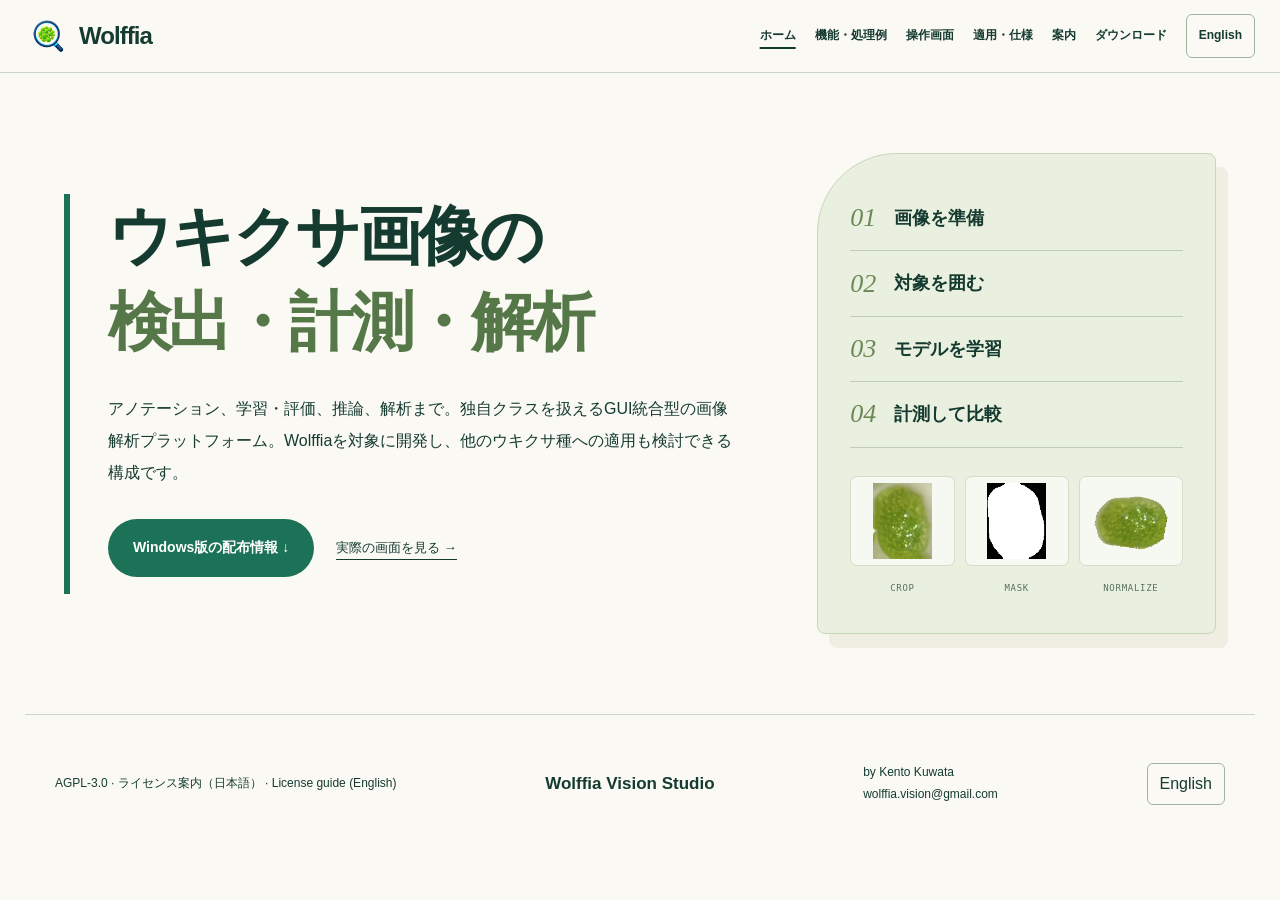
==== commit 81afcfbb: "Add files via upload" ====
--- a/index.html
+++ b/index.html
@@ -1,5 +1,5 @@
-<!doctype html><html lang="ja"><head><meta charset="utf-8"><meta name="viewport" content="width=device-width,initial-scale=1"><title>Wolffia Vision Studio | アノテーションから学習・画像解析まで</title><meta name="description" content="アノテーション、学習・評価、推論、解析まで。独自クラスを扱えるGUI統合型の画像解析プラットフォーム。Wolffiaを対象に開発し、他のウキクサ種への適用も検討できる構成です。"><link rel="canonical" href="https://wolffiavision-code.github.io/wolffia-vision-studio/"><link rel="alternate" hreflang="ja" href="https://wolffiavision-code.github.io/wolffia-vision-studio/"><link rel="alternate" hreflang="en" href="https://wolffiavision-code.github.io/wolffia-vision-studio/en/"><link rel="alternate" hreflang="x-default" href="https://wolffiavision-code.github.io/wolffia-vision-studio/"><meta property="og:type" content="website"><meta property="og:title" content="Wolffia Vision Studio | アノテーションから学習・画像解析まで"><meta property="og:description" content="アノテーション、学習・評価、推論、解析まで。独自クラスを扱えるGUI統合型の画像解析プラットフォーム。Wolffiaを対象に開発し、他のウキクサ種への適用も検討できる構成です。"><meta property="og:url" content="https://wolffiavision-code.github.io/wolffia-vision-studio/"><meta property="og:image" content="https://wolffiavision-code.github.io/wolffia-vision-studio/assets/icon.png"><meta name="twitter:card" content="summary"><link rel="icon" href="assets/icon.png"><link rel="stylesheet" href="style.css"><link rel="stylesheet" href="enhancements.css"><link rel="stylesheet" href="editorial.css"><style>.download>div:first-child{display:flex;flex-direction:column;min-width:0}.download>div:first-child>.release-warning{margin-top:auto;border:1px solid #91b99a;border-radius:12px;padding:18px;background:#ffffff0d;color:#f3f6df}.release-warning h3{font-size:1.15rem;margin:0 0 10px}.release-warning p{font-size:.82rem;line-height:1.75;margin:0 0 12px}.release-warning a{text-decoration:underline;font-weight:700;color:#eef6bd}.screenshot-crop{aspect-ratio:auto!important}.screenshot-crop img{transform:none!important;object-fit:contain!important}.lightbox-crop img{transform:none!important}@media(max-width:800px){.download>div:first-child>.release-warning{margin-top:28px}}</style></head><body><a class="skip" href="#main">本文へ移動</a><header><a class="brand" href="#page-home" data-route="home"><img src="assets/icon.png" width="44" height="44" alt=""><span>Wolffia<span class="brand-sub">VISION STUDIO</span></span></a><button class="menu-toggle" aria-expanded="false" aria-controls="main-nav">メニュー ☰</button><nav id="main-nav" aria-label="メインナビゲーション"><a href="#page-home" data-route="home">ホーム</a><a href="#page-workflow" data-route="workflow">機能・処理例</a><a href="#page-interface" data-route="interface">操作画面</a><a href="#page-adapt" data-route="adapt">適用・仕様</a><a href="#page-guide" data-route="guide">案内</a><a href="#page-download" data-route="download">ダウンロード</a><a class="language-link" href="en/" hreflang="en">English</a></nav></header><main id="main"><section class="hero" data-page="home"><div class="hero-copy"><p class="eyebrow">ALL-IN-ONE AI IMAGE WORKFLOW</p><h1>ウキクサ画像の<br><em>検出・計測・解析</em></h1><p class="lead">アノテーション、学習・評価、推論、解析まで。独自クラスを扱えるGUI統合型の画像解析プラットフォーム。Wolffiaを対象に開発し、他のウキクサ種への適用も検討できる構成です。</p><div class="actions"><a class="primary" href="#page-download" data-route="download">Windows版の配布情報 ↓</a><a class="text-link" href="#page-interface" data-route="interface">実際の画面を見る →</a></div><p class="subtle">Version 1.0.0 · 日本語 / English · PC上で画像処理</p></div><aside class="workflow-panel" aria-label="Workflow"><p class="eyebrow">YOUR WORKFLOW</p><ol><li><span>01</span><strong>画像を準備</strong></li><li><span>02</span><strong>対象を囲む</strong></li><li><span>03</span><strong>モデルを学習</strong></li><li><span>04</span><strong>計測して比較</strong></li></ol><div class="workflow-specimens"><figure><img src="assets/workflow/crop.jpg" alt="CROP"><figcaption>CROP</figcaption></figure><figure><img src="assets/workflow/mask.png" alt="MASK"><figcaption>MASK</figcaption></figure><figure><img src="assets/workflow/normalized.png" alt="NORMALIZE"><figcaption>NORMALIZE</figcaption></figure></div><p class="specimen-caption">保存済みの同一個体による処理例</p></aside></section><section class="intro" id="workflow" data-page="workflow"><p class="eyebrow">01 / WORKSPACES</p><h2>データ作成から<br><em>画像解析まで</em></h2><div class="steps"><article><span class="step-number">01</span><h3>データを作る</h3><p>矩形・マスクの編集、モデル補助、クラス均等型の画像拡張、均等／ランダム分割。</p></article><article><span class="step-number">02</span><h3>モデルを学習する</h3><p>YOLO、SegFormer、LRASPP-MobileNetの学習・追加学習。学習曲線、指標の傾き、検証結果とtest評価。</p></article><article><span class="step-number">03</span><h3>個体を取り出す</h3><p>静止画・連続推論、個体切り抜き、二値マスク、RGBA画像、向き補正。</p></article><article><span class="step-number">04</span><h3>特徴量を計測する</h3><p>面積・長短径・真円度などの計測、CSV、集団分布HTML、形状分別、図表作成。</p></article></div><ol class="flow"><li>画像準備</li><li>アノテーション</li><li>学習・追加学習</li><li>test評価</li><li>推論・分類</li><li>領域抽出・計測</li><li>CSV・グラフ</li></ol></section><section class="intro example" id="example" data-page="workflow"><p class="eyebrow">02 / ONE INDIVIDUAL</p><h2>検出から特徴量まで：同じ個体を追う</h2><p>保存済みの実行結果を使い、枠Aの個体がどのように処理されるかを示します。</p><div class="example-grid"><figure><h3>01 元画像と検出枠</h3><div class="example-image"><svg viewBox="0 0 1108 1477" role="img" aria-label="元画像の選択した検出枠A"><image href="assets/workflow/original.jpg" width="1108" height="1477"/><rect x="610" y="539" width="102" height="130" fill="none" stroke="#ffda56" stroke-width="8"/><rect x="610" y="486" width="54" height="48" fill="#ffda56"/><text x="622" y="523" font-size="38" font-weight="bold" fill="#18352b">A</text></svg></div><figcaption>保存済み検出座標から、対象Aの枠だけを重ねて表示。</figcaption></figure><figure><h3>02 個体の切り出し</h3><div class="example-image"><img src="assets/workflow/crop.jpg" alt="枠Aから切り出した個体" width="102" height="130" loading="lazy"></div><figcaption>Aの範囲を切り出した保存画像。以降も同じ個体です。</figcaption></figure><figure><h3>03 対象領域の抽出</h3><div class="example-image"><div class="mask-pair"><img src="assets/workflow/overlay.jpg" alt="赤色で示す抽出領域" loading="lazy"><img src="assets/workflow/mask.png" alt="白が対象、黒が背景の二値マスク" loading="lazy"></div></div><figcaption>赤色の重ね合わせと二値マスク。白い領域が計測対象です。</figcaption></figure><figure><h3>04 向き補正と背景除去</h3><div class="example-image"><img src="assets/workflow/normalized.png" alt="長軸を水平にした背景透過画像" width="163" height="141" loading="lazy"></div><figcaption>約79.5°回転し、長軸を水平に。保存済みRGBA画像を表示。</figcaption></figure></div><div class="measurement"><h3>05 特徴量の抽出</h3><p>向き補正後のマスクから得た、保存済みCSVの値です。</p><dl><div><dt>面積</dt><dd>10,607 px²</dd></div><div><dt>楕円の長径</dt><dd>136.82 px</dd></div><div><dt>楕円の短径</dt><dd>97.81 px</dd></div><div><dt>長径／短径</dt><dd>1.399</dd></div><div><dt>真円度</dt><dd>0.765</dd></div></dl><p class="fine">長径・短径は近似楕円の直径です。pxは画素単位で、mmなどへの換算には撮影倍率に対応した校正が必要です。真円度は1に近いほど円形に近い指標です。</p></div><details><summary>処理段階の対応関係</summary><p>同じ検出対象を、切り抜き対応表と内部の個体IDで各処理段階へ対応付けています。</p><p>保存済みの処理例であり、1.0.0の精度ベンチマークではありません。</p></details></section><section class="intro feature-tools" id="annotation-training" data-page="workflow"><p class="eyebrow">03 / BUILD YOUR DATA</p><h2>アノテーションと学習の機能</h2><div class="hero-tools" aria-label="アノテーションと学習の機能例"><article class="tool-preview annotation-preview"><div class="tool-bar"><strong>アノテーション</strong><span>矩形・マスクを編集</span></div><div class="annotation-layout"><div class="annotation-canvas"><svg viewBox="0 0 1108 1477" role="img" aria-label="提供されたラベルを重ねたアノテーション例"><image href="assets/annotation-example.png" width="1108" height="1477"/><rect x="422.7" y="964.2" width="119.0" height="82.2" fill="none" stroke="#9453c9" stroke-width="4"/><rect x="357.1" y="645.7" width="105.9" height="111.3" fill="none" stroke="#9453c9" stroke-width="4"/><rect x="628.2" y="905.5" width="109.9" height="127.1" fill="none" stroke="#9453c9" stroke-width="4"/><rect x="543.5" y="928.0" width="90.5" height="107.0" fill="none" stroke="#9453c9" stroke-width="4"/><rect x="593.1" y="596.5" width="86.4" height="111.8" fill="none" stroke="#9453c9" stroke-width="4"/><rect x="461.4" y="668.3" width="120.9" height="84.3" fill="none" stroke="#9453c9" stroke-width="4"/><rect x="680.2" y="726.3" width="107.9" height="99.4" fill="none" stroke="#9453c9" stroke-width="4"/><rect x="715.1" y="980.2" width="81.7" height="124.7" fill="none" stroke="#9453c9" stroke-width="4"/><rect x="806.8" y="819.4" width="120.5" height="77.7" fill="none" stroke="#9453c9" stroke-width="4"/><rect x="725.5" y="1095.6" width="120.4" height="116.6" fill="none" stroke="#9453c9" stroke-width="4"/><rect x="681.8" y="513.7" width="117.5" height="95.8" fill="none" stroke="#9453c9" stroke-width="4"/><rect x="925.0" y="865.7" width="107.7" height="118.5" fill="none" stroke="#9453c9" stroke-width="4"/><rect x="698.0" y="604.5" width="121.9" height="90.4" fill="none" stroke="#9453c9" stroke-width="4"/><rect x="640.0" y="1055.8" width="105.6" height="102.3" fill="none" stroke="#9453c9" stroke-width="4"/><rect x="772.7" y="740.0" width="112.5" height="100.7" fill="none" stroke="#9453c9" stroke-width="4"/><rect x="514.6" y="850.2" width="101.4" height="98.3" fill="none" stroke="#9453c9" stroke-width="4"/><rect x="747.2" y="445.1" width="101.1" height="114.4" fill="none" stroke="#9453c9" stroke-width="4"/><rect x="778.7" y="954.1" width="115.8" height="99.1" fill="none" stroke="#9453c9" stroke-width="4"/><rect x="582.3" y="535.6" width="54.1" height="48.9" fill="none" stroke="#d44747" stroke-width="4"/><rect x="743.5" y="818.4" width="48.5" height="45.6" fill="none" stroke="#008864" stroke-width="4"/><rect x="753.7" y="935.5" width="45.9" height="46.3" fill="none" stroke="#008864" stroke-width="4"/><rect x="762.6" y="856.1" width="50.8" height="44.0" fill="none" stroke="#008864" stroke-width="4"/><rect x="769.4" y="704.9" width="47.6" height="43.9" fill="none" stroke="#008864" stroke-width="4"/><rect x="788.6" y="577.4" width="61.1" height="52.0" fill="none" stroke="#008864" stroke-width="4"/><rect x="455.2" y="911.8" width="49.2" height="48.2" fill="none" stroke="#008864" stroke-width="4"/><rect x="255.5" y="768.7" width="40.1" height="41.0" fill="none" stroke="#008864" stroke-width="4"/><rect x="806.8" y="895.8" width="118.9" height="79.0" fill="none" stroke="#9453c9" stroke-width="4"/><rect x="692.1" y="1178.3" width="52.2" height="51.3" fill="none" stroke="#008864" stroke-width="4"/><rect x="607.8" y="888.8" width="44.7" height="48.5" fill="none" stroke="#008864" stroke-width="4"/><rect x="498.9" y="934.1" width="45.5" height="43.1" fill="none" stroke="#008864" stroke-width="4"/><rect x="767.8" y="898.6" width="43.4" height="43.6" fill="none" stroke="#008864" stroke-width="4"/><rect x="286.5" y="722.6" width="124.8" height="89.7" fill="none" stroke="#9453c9" stroke-width="4"/><rect x="646.5" y="674.0" width="112.6" height="71.2" fill="none" stroke="#008864" stroke-width="4"/><rect x="814.8" y="544.1" width="44.4" height="42.7" fill="none" stroke="#008864" stroke-width="4"/><rect x="439.3" y="731.7" width="39.2" height="38.1" fill="none" stroke="#008864" stroke-width="4"/><rect x="361.3" y="799.8" width="36.4" height="30.7" fill="none" stroke="#008864" stroke-width="4"/><rect x="676.7" y="603.4" width="28.0" height="34.7" fill="none" stroke="#008864" stroke-width="4"/><rect x="925.0" y="849.0" width="33.7" height="32.2" fill="none" stroke="#008864" stroke-width="4"/><rect x="267.6" y="644.4" width="92.3" height="106.4" fill="none" stroke="#008864" stroke-width="4"/><rect x="267.5" y="644.8" width="92.3" height="105.9" fill="none" stroke="#9453c9" stroke-width="4"/><rect x="193.5" y="639.2" width="81.9" height="125.3" fill="none" stroke="#008864" stroke-width="4"/><rect x="378.1" y="818.3" width="85.9" height="84.6" fill="none" stroke="#9453c9" stroke-width="4"/><rect x="458.7" y="803.8" width="91.2" height="107.1" fill="none" stroke="#9453c9" stroke-width="4"/><rect x="513.0" y="576.4" width="107.1" height="97.8" fill="none" stroke="#9453c9" stroke-width="4"/></svg><span class="cursor-cross">＋</span></div><ul class="annotation-list"><li><i style="background:#008864"></i>0 vegetative <b>19</b></li><li><i style="background:#9453c9"></i>1 flowering <b>24</b></li><li><i style="background:#d44747"></i>2 dead <b>1</b></li></ul></div><p>提供された矩形ラベルをクラス色で表示。GUIでは選択・サイズ変更・クラス変更と、モデルによる補助ラベリングを利用できます。</p></article><article class="tool-preview training-preview"><div class="tool-bar"><strong>学習状況</strong><span>指標を切替表示</span></div><div class="metric-pills"><b>train loss</b><span>val loss</span><span>precision</span><span>recall</span><span>mAP</span></div><svg class="training-chart" viewBox="0 0 460 220" role="img" aria-label="学習曲線の表示例。実測値ではありません"><path d="M48 20V180H438" fill="none" stroke="#9cae9f"/><path d="M48 46 C110 73 140 88 190 112 S300 151 438 166" fill="none" stroke="#246e49" stroke-width="5"/><path d="M48 59 C105 76 145 99 196 119 S307 145 438 157" fill="none" stroke="#de8d35" stroke-width="5" stroke-dasharray="10 7"/><g fill="#607565" font-size="12"><text x="52" y="207">epoch 1</text><text x="382" y="207">epoch N</text></g></svg><div class="chart-key"><span><i class="train-line"></i>train</span><span><i class="val-line"></i>validation</span></div><p>GUIで学習ログと曲線を確認。Early stopping、optimizer、学習条件を設定できます。図は表示構成の例で、性能値ではありません。</p></article></div></section><section class="screens" id="screens" data-page="interface"><p class="eyebrow">04 / INSIDE THE APP</p><h2>操作画面</h2><p>実際の1.0.0画面。クリックで拡大できます。全4スペースの詳細画面は準備中です。処理結果の対応例は上のサンプルフローをご覧ください。</p><div class="gallery"><figure class="gallery-card"><button class="zoom" data-full="assets/home.png" aria-label="ホーム — 画像を拡大"><span class="screenshot-crop"><img src="assets/home.png" alt="4つのスペースを選ぶ実際のホーム画面。" loading="lazy" width="1570" height="1002"></span><span>ホーム ↗</span></button><figcaption>4つのスペースを選ぶ実際のホーム画面。</figcaption></figure><figure class="gallery-card"><button class="zoom" data-full="assets/workspace.png" aria-label="推論スペース — 画像を拡大"><span class="screenshot-crop"><img src="assets/workspace.png" alt="推論・処理スペースの作業選択。" loading="lazy" width="1570" height="1002"></span><span>推論スペース ↗</span></button><figcaption>推論・処理スペースの作業選択。</figcaption></figure><figure class="gallery-card"><button class="zoom" data-full="assets/yolo.png" aria-label="YOLO操作 — 画像を拡大"><span class="screenshot-crop"><img src="assets/yolo.png" alt="入力・条件・表示領域。精度評価や結果例ではありません。" loading="lazy" width="1570" height="1002"></span><span>YOLO操作 ↗</span></button><figcaption>入力・条件・表示領域。精度評価や結果例ではありません。</figcaption></figure></div></section><section class="chart-feature intro" id="charts" data-page="workflow"><div><p class="eyebrow">COMPARE YOUR DATA</p><h2>CSVから、<br><em>図と表へ。</em></h2><p>複数ファイルを追加して、列とグループを選択。分布や関係を同じ画面で確認し、図・表・HTMLに保存できます。</p></div><div class="chart-options"><article><span>01</span><h3>分布を見る</h3><p>ヒストグラム・密度曲線・累積分布・箱ひげ図・個体値</p></article><article><span>02</span><h3>関係を見る</h3><p>散布図・傾向線・対数軸・相関ヒートマップ</p></article><article><span>03</span><h3>値をまとめる</h3><p>平均±標準偏差・基本統計量の表</p></article></div></section><section class="intro" id="custom" data-page="adapt"><p class="eyebrow">05 / ADAPT TO YOUR IMAGES</p><h2>対象に合わせたクラス設定と追加学習</h2><p>YOLOではクラス名と矩形ラベルを定義し、ご自身の画像で学習できます。標準例はvegetative（栄養個体）、flowering（開花個体）、dead（枯死個体）です。</p><pre class="yaml"><code>nc: 3
+<!doctype html><html lang="ja"><head><meta charset="utf-8"><meta name="viewport" content="width=device-width,initial-scale=1"><title>Wolffia Vision Studio | アノテーションから学習・画像解析まで</title><meta name="description" content="アノテーション、学習・評価、推論、解析まで。独自クラスを扱えるGUI統合型の画像解析プラットフォーム。Wolffiaを対象に開発し、他のウキクサ種への適用も検討できる構成です。"><meta property="og:type" content="website"><meta property="og:title" content="Wolffia Vision Studio | アノテーションから学習・画像解析まで"><meta property="og:description" content="アノテーション、学習・評価、推論、解析まで。独自クラスを扱えるGUI統合型の画像解析プラットフォーム。Wolffiaを対象に開発し、他のウキクサ種への適用も検討できる構成です。"><meta name="twitter:card" content="summary"><link rel="icon" href="assets/icon.png"><link rel="stylesheet" href="style.css"><link rel="stylesheet" href="enhancements.css"><link rel="stylesheet" href="editorial.css"><style>.download>div:first-child{display:flex;flex-direction:column;min-width:0}.download>div:first-child>.release-warning{margin-top:auto;border:1px solid #91b99a;border-radius:12px;padding:18px;background:#ffffff0d;color:#f3f6df}.release-warning h3{font-size:1.15rem;margin:0 0 10px}.release-warning p{font-size:.82rem;line-height:1.75;margin:0 0 12px}.release-warning a{text-decoration:underline;font-weight:700;color:#eef6bd}.screenshot-crop{aspect-ratio:auto!important}.screenshot-crop img{transform:none!important;object-fit:contain!important}.lightbox-crop img{transform:none!important}@media(max-width:800px){.download>div:first-child>.release-warning{margin-top:28px}}</style><link rel="canonical" href="https://wolffiavision-code.github.io/wolffia-vision-studio/"><meta property="og:url" content="https://wolffiavision-code.github.io/wolffia-vision-studio/"><meta property="og:image" content="https://wolffiavision-code.github.io/wolffia-vision-studio/assets/icon.png"></head><body><a class="skip" href="#main">本文へ移動</a><header><a class="brand" href="#page-home" data-route="home"><img src="assets/icon.png" width="44" height="44" alt=""><span>Wolffia</span></a><button class="menu-toggle" aria-expanded="false" aria-controls="main-nav">メニュー ☰</button><nav id="main-nav" aria-label="メインナビゲーション"><a href="#page-home" data-route="home">ホーム</a><a href="#page-workflow" data-route="workflow">機能・処理例</a><a href="#page-interface" data-route="interface">操作画面</a><a href="#page-adapt" data-route="adapt">適用・仕様</a><a href="#page-guide" data-route="guide">案内</a><a href="#page-download" data-route="download">ダウンロード</a><a class="language-link" href="en/" hreflang="en">English</a></nav></header><main id="main"><section class="hero" data-page="home"><div class="hero-copy"><h1>ウキクサ画像の<br><em>検出・計測・解析</em></h1><p class="lead">アノテーション、学習・評価、推論、解析まで。独自クラスを扱えるGUI統合型の画像解析プラットフォーム。Wolffiaを対象に開発し、他のウキクサ種への適用も検討できる構成です。</p><div class="actions"><a class="primary" href="#page-download" data-route="download">Windows版の配布情報 ↓</a><a class="text-link" href="#page-interface" data-route="interface">実際の画面を見る →</a></div><p class="subtle">Version 1.0.0 · 日本語 / English · PC上で画像処理</p></div><aside class="workflow-panel" aria-label="Workflow"><ol><li><span>01</span><strong>画像を準備</strong></li><li><span>02</span><strong>対象を囲む</strong></li><li><span>03</span><strong>モデルを学習</strong></li><li><span>04</span><strong>計測して比較</strong></li></ol><div class="workflow-specimens"><figure><img src="assets/workflow/crop.jpg" alt="CROP"><figcaption>CROP</figcaption></figure><figure><img src="assets/workflow/mask.png" alt="MASK"><figcaption>MASK</figcaption></figure><figure><img src="assets/workflow/normalized.png" alt="NORMALIZE"><figcaption>NORMALIZE</figcaption></figure></div><p class="specimen-caption">保存済みの同一個体による処理例</p></aside></section><section class="intro" id="workflow" data-page="workflow"><h2>データ作成から<br><em>画像解析まで</em></h2><div class="steps"><article><span class="step-number">01</span><h3>データを作る</h3><p>矩形・マスクの編集、モデル補助、クラス均等型の画像拡張、均等／ランダム分割。</p></article><article><span class="step-number">02</span><h3>モデルを学習する</h3><p>YOLO、SegFormer、LRASPP-MobileNetの学習・追加学習。学習曲線、指標の傾き、検証結果とtest評価。</p></article><article><span class="step-number">03</span><h3>個体を取り出す</h3><p>静止画・連続推論、個体切り抜き、二値マスク、RGBA画像、向き補正。</p></article><article><span class="step-number">04</span><h3>特徴量を計測する</h3><p>面積・長短径・真円度などの計測、CSV、集団分布HTML、形状分別、図表作成。</p></article></div></section><section class="intro example" id="example" data-page="workflow"><h2>検出から特徴量まで：同じ個体を追う</h2><p>保存済みの実行結果を使い、枠Aの個体がどのように処理されるかを示します。</p><div class="example-grid"><figure><h3>01 元画像と検出枠</h3><div class="example-image"><svg viewBox="0 0 1108 1477" role="img" aria-label="元画像の選択した検出枠A"><image href="assets/workflow/original.jpg" width="1108" height="1477"/><rect x="610" y="539" width="102" height="130" fill="none" stroke="#ffda56" stroke-width="8"/><rect x="610" y="486" width="54" height="48" fill="#ffda56"/><text x="622" y="523" font-size="38" font-weight="bold" fill="#18352b">A</text></svg></div><figcaption>保存済み検出座標から、対象Aの枠だけを重ねて表示。</figcaption></figure><figure><h3>02 個体の切り出し</h3><div class="example-image"><img src="assets/workflow/crop.jpg" alt="枠Aから切り出した個体" width="102" height="130" loading="lazy"></div><figcaption>Aの範囲を切り出した保存画像。以降も同じ個体です。</figcaption></figure><figure><h3>03 対象領域の抽出</h3><div class="example-image"><div class="mask-pair"><img src="assets/workflow/overlay.jpg" alt="赤色で示す抽出領域" loading="lazy"><img src="assets/workflow/mask.png" alt="白が対象、黒が背景の二値マスク" loading="lazy"></div></div><figcaption>赤色の重ね合わせと二値マスク。白い領域が計測対象です。</figcaption></figure><figure><h3>04 向き補正と背景除去</h3><div class="example-image"><img src="assets/workflow/normalized.png" alt="長軸を水平にした背景透過画像" width="163" height="141" loading="lazy"></div><figcaption>約79.5°回転し、長軸を水平に。保存済みRGBA画像を表示。</figcaption></figure></div><div class="measurement"><h3>05 特徴量の抽出</h3><p>向き補正後のマスクから得た、保存済みCSVの値です。</p><dl><div><dt>面積</dt><dd>10,607 px²</dd></div><div><dt>楕円の長径</dt><dd>136.82 px</dd></div><div><dt>楕円の短径</dt><dd>97.81 px</dd></div><div><dt>長径／短径</dt><dd>1.399</dd></div><div><dt>真円度</dt><dd>0.765</dd></div></dl><p class="fine">長径・短径は近似楕円の直径です。pxは画素単位で、mmなどへの換算には撮影倍率に対応した校正が必要です。真円度は1に近いほど円形に近い指標です。</p></div><details><summary>処理段階の対応関係</summary><p>同じ検出対象を、切り抜き対応表と内部の個体IDで各処理段階へ対応付けています。</p><p>保存済みの処理例であり、1.0.0の精度ベンチマークではありません。</p></details></section><section class="intro feature-tools" id="annotation-training" data-page="workflow"><h2>アノテーションと学習の機能</h2><div class="hero-tools" aria-label="アノテーションと学習の機能例"><article class="tool-preview annotation-preview"><div class="tool-bar"><strong>アノテーション</strong></div><div class="annotation-layout"><div class="annotation-canvas"><svg viewBox="0 0 1108 1477" role="img" aria-label="提供されたラベルを重ねたアノテーション例"><image href="assets/annotation-example.png" width="1108" height="1477"/><rect x="422.7" y="964.2" width="119.0" height="82.2" fill="none" stroke="#9453c9" stroke-width="4"/><rect x="357.1" y="645.7" width="105.9" height="111.3" fill="none" stroke="#9453c9" stroke-width="4"/><rect x="628.2" y="905.5" width="109.9" height="127.1" fill="none" stroke="#9453c9" stroke-width="4"/><rect x="543.5" y="928.0" width="90.5" height="107.0" fill="none" stroke="#9453c9" stroke-width="4"/><rect x="593.1" y="596.5" width="86.4" height="111.8" fill="none" stroke="#9453c9" stroke-width="4"/><rect x="461.4" y="668.3" width="120.9" height="84.3" fill="none" stroke="#9453c9" stroke-width="4"/><rect x="680.2" y="726.3" width="107.9" height="99.4" fill="none" stroke="#9453c9" stroke-width="4"/><rect x="715.1" y="980.2" width="81.7" height="124.7" fill="none" stroke="#9453c9" stroke-width="4"/><rect x="806.8" y="819.4" width="120.5" height="77.7" fill="none" stroke="#9453c9" stroke-width="4"/><rect x="725.5" y="1095.6" width="120.4" height="116.6" fill="none" stroke="#9453c9" stroke-width="4"/><rect x="681.8" y="513.7" width="117.5" height="95.8" fill="none" stroke="#9453c9" stroke-width="4"/><rect x="925.0" y="865.7" width="107.7" height="118.5" fill="none" stroke="#9453c9" stroke-width="4"/><rect x="698.0" y="604.5" width="121.9" height="90.4" fill="none" stroke="#9453c9" stroke-width="4"/><rect x="640.0" y="1055.8" width="105.6" height="102.3" fill="none" stroke="#9453c9" stroke-width="4"/><rect x="772.7" y="740.0" width="112.5" height="100.7" fill="none" stroke="#9453c9" stroke-width="4"/><rect x="514.6" y="850.2" width="101.4" height="98.3" fill="none" stroke="#9453c9" stroke-width="4"/><rect x="747.2" y="445.1" width="101.1" height="114.4" fill="none" stroke="#9453c9" stroke-width="4"/><rect x="778.7" y="954.1" width="115.8" height="99.1" fill="none" stroke="#9453c9" stroke-width="4"/><rect x="582.3" y="535.6" width="54.1" height="48.9" fill="none" stroke="#d44747" stroke-width="4"/><rect x="743.5" y="818.4" width="48.5" height="45.6" fill="none" stroke="#008864" stroke-width="4"/><rect x="753.7" y="935.5" width="45.9" height="46.3" fill="none" stroke="#008864" stroke-width="4"/><rect x="762.6" y="856.1" width="50.8" height="44.0" fill="none" stroke="#008864" stroke-width="4"/><rect x="769.4" y="704.9" width="47.6" height="43.9" fill="none" stroke="#008864" stroke-width="4"/><rect x="788.6" y="577.4" width="61.1" height="52.0" fill="none" stroke="#008864" stroke-width="4"/><rect x="455.2" y="911.8" width="49.2" height="48.2" fill="none" stroke="#008864" stroke-width="4"/><rect x="255.5" y="768.7" width="40.1" height="41.0" fill="none" stroke="#008864" stroke-width="4"/><rect x="806.8" y="895.8" width="118.9" height="79.0" fill="none" stroke="#9453c9" stroke-width="4"/><rect x="692.1" y="1178.3" width="52.2" height="51.3" fill="none" stroke="#008864" stroke-width="4"/><rect x="607.8" y="888.8" width="44.7" height="48.5" fill="none" stroke="#008864" stroke-width="4"/><rect x="498.9" y="934.1" width="45.5" height="43.1" fill="none" stroke="#008864" stroke-width="4"/><rect x="767.8" y="898.6" width="43.4" height="43.6" fill="none" stroke="#008864" stroke-width="4"/><rect x="286.5" y="722.6" width="124.8" height="89.7" fill="none" stroke="#9453c9" stroke-width="4"/><rect x="646.5" y="674.0" width="112.6" height="71.2" fill="none" stroke="#008864" stroke-width="4"/><rect x="814.8" y="544.1" width="44.4" height="42.7" fill="none" stroke="#008864" stroke-width="4"/><rect x="439.3" y="731.7" width="39.2" height="38.1" fill="none" stroke="#008864" stroke-width="4"/><rect x="361.3" y="799.8" width="36.4" height="30.7" fill="none" stroke="#008864" stroke-width="4"/><rect x="676.7" y="603.4" width="28.0" height="34.7" fill="none" stroke="#008864" stroke-width="4"/><rect x="925.0" y="849.0" width="33.7" height="32.2" fill="none" stroke="#008864" stroke-width="4"/><rect x="267.6" y="644.4" width="92.3" height="106.4" fill="none" stroke="#008864" stroke-width="4"/><rect x="267.5" y="644.8" width="92.3" height="105.9" fill="none" stroke="#9453c9" stroke-width="4"/><rect x="193.5" y="639.2" width="81.9" height="125.3" fill="none" stroke="#008864" stroke-width="4"/><rect x="378.1" y="818.3" width="85.9" height="84.6" fill="none" stroke="#9453c9" stroke-width="4"/><rect x="458.7" y="803.8" width="91.2" height="107.1" fill="none" stroke="#9453c9" stroke-width="4"/><rect x="513.0" y="576.4" width="107.1" height="97.8" fill="none" stroke="#9453c9" stroke-width="4"/></svg><span class="cursor-cross">＋</span></div><ul class="annotation-list"><li><i style="background:#008864"></i>0 vegetative <b>19</b></li><li><i style="background:#9453c9"></i>1 flowering <b>24</b></li><li><i style="background:#d44747"></i>2 dead <b>1</b></li></ul></div><p>提供された矩形ラベルをクラス色で表示。<br>Cキーを押すと、次に新しく作る矩形のクラスIDを循環できます。<br>既存矩形は一覧からクラスを変更できます。<br>全画像への補助ラベリングは1画像ずつ保存します。</p></article><article class="tool-preview training-preview"><div class="tool-bar"><strong>学習状況</strong></div><div class="metric-pills"><b>train loss</b><span>val loss</span><span>precision</span><span>recall</span><span>mAP</span></div><svg class="training-chart" viewBox="0 0 460 220" role="img" aria-label="学習曲線の表示例。実測値ではありません"><path d="M48 20V180H438" fill="none" stroke="#9cae9f"/><path d="M48 46 C110 73 140 88 190 112 S300 151 438 166" fill="none" stroke="#246e49" stroke-width="5"/><path d="M48 59 C105 76 145 99 196 119 S307 145 438 157" fill="none" stroke="#de8d35" stroke-width="5" stroke-dasharray="10 7"/><g fill="#607565" font-size="12"><text x="52" y="207">epoch 1</text><text x="382" y="207">epoch N</text></g></svg><div class="chart-key"><span><i class="train-line"></i>train</span><span><i class="val-line"></i>validation</span></div><p>GUIで学習ログと曲線を確認。Early stopping、optimizer、学習条件を設定できます。図は表示構成の例で、性能値ではありません。</p></article></div></section><section class="screens" id="screens" data-page="interface"><h2>操作画面</h2><p>実際の1.0.0画面です。クリックで拡大できます。ホーム、スペース選択、YOLO操作を掲載し、アノテーションと学習の操作例は機能ページで確認できます。</p><div class="gallery"><figure class="gallery-card"><button class="zoom" data-full="assets/home.png" aria-label="ホーム — 画像を拡大"><span class="screenshot-crop"><img src="assets/home.png" alt="4つのスペースを選ぶ実際のホーム画面。" loading="lazy" width="1570" height="1002"></span><span>ホーム ↗</span></button></figure><figure class="gallery-card"><button class="zoom" data-full="assets/workspace.png" aria-label="推論スペース — 画像を拡大"><span class="screenshot-crop"><img src="assets/workspace.png" alt="推論・処理スペースの作業選択。" loading="lazy" width="1570" height="1002"></span><span>推論スペース ↗</span></button></figure><figure class="gallery-card"><button class="zoom" data-full="assets/yolo.png" aria-label="YOLO操作 — 画像を拡大"><span class="screenshot-crop"><img src="assets/yolo.png" alt="入力・条件・表示領域。精度評価や結果例ではありません。" loading="lazy" width="1570" height="1002"></span><span>YOLO操作 ↗</span></button></figure></div></section><section class="chart-feature intro" id="charts" data-page="workflow"><div><h2>CSVから、<br><em>図と表へ。</em></h2><p>複数ファイルを追加して、列とグループを選択。分布や関係を同じ画面で確認し、図・表・HTMLに保存できます。</p></div><div class="chart-options"><article><span>01</span><h3>分布を見る</h3><p>ヒストグラム・密度曲線・累積分布・箱ひげ図・個体値</p></article><article><span>02</span><h3>関係を見る</h3><p>散布図・傾向線・対数軸・相関ヒートマップ</p></article><article><span>03</span><h3>値をまとめる</h3><p>平均±標準偏差・基本統計量の表</p></article></div></section><section class="intro" id="custom" data-page="adapt"><h2>対象に合わせたクラス設定と追加学習</h2><p>YOLOではクラス名と矩形ラベルを定義し、ご自身の画像で学習できます。標準例はvegetative（栄養個体）、flowering（開花個体）、dead（枯死個体）です。</p><pre class="yaml"><code>nc: 3
 names:
   - vegetative
   - flowering
-  - dead</code></pre><p class="notice">YAMLを変更するだけで、新クラスを既存モデルが識別するわけではありません。新クラスの教師データと学習が必要です。推論YAMLのクラスIDと順序をモデルに一致させてください。全組合せの自動整合性検査はありません。</p><h3>GUI Fine-Tuning</h3><p>既存重みから、種・系統、倍率、照明、背景などの違いへの適応を試せます。更新が精度向上を保証するものではありません。学習に使わないtest画像で評価してください。領域分割は対象／背景の二値処理で、多クラスマスク学習ではありません。</p><div class="scope"><article><h3>実装・動作確認</h3><p>GUI構築、データ準備、選択した自己テストを確認。独立した精度評価や別PCの全機能検証とは異なります。</p></article><article><h3>他のウキクサ種への適用</h3><p>Wolffiella、Lemna、Spirodela、Landoltiaなどでも、対象に合わせた教師画像とモデルを用意することで、同じ検出・領域抽出・計測の流れを利用できる可能性があります。既存モデルのそのままの適用や分類精度は未検証です。</p></article><article><h3>今後の予定・準備</h3><p>正規ドメイン、配布先、4スペースの詳細画像、独立した精度評価。</p></article></div></section><section class="intro" id="spec" data-page="adapt"><h2>対応範囲と技術仕様</h2><div class="table-wrap" tabindex="0" role="region" aria-label="Specifications"><table><thead><tr><th>項目</th><th>確認できる内容</th></tr></thead><tbody><tr><th scope="row">OS・実行環境</th><td>Windows x64向けEXEを作成。開発PCでEXEの起動・自己テストを確認。Windows各版・Python未導入PCの動作は未確認。</td></tr><tr><th scope="row">CPU / GPU</th><td>CPUまたは対応するNVIDIA GPUを選択。開発ビルドはPyTorch 2.12.1+cu126。推奨RAM・VRAM、対応ドライバー下限は未確定。</td></tr><tr><th scope="row">保存容量</th><td>セットアップの容量は下の配布情報を参照してください。展開先にも空き容量が必要です。モデル・出力・学習に別途容量が必要。</td></tr><tr><th scope="row">入力画像</th><td>JPG/JPEG、PNG、BMP、TIFF、WEBP。HEIC/HEIFは追加デコーダーに依存。配布EXEでの全形式検証は未完了。</td></tr><tr><th scope="row">アノテーション</th><td>YOLO: imagesとlabels、同名TXT（class_id, x_center, y_center, width, height。座標は0〜1）。マスク: imagesとmasks、同名PNG。</td></tr><tr><th scope="row">モデル</th><td>YOLOの.pt、アプリ対応のSegFormer-B0 / LRASPP-MobileNetV3チェックポイント。任意の他アーキテクチャの重みは非対応。</td></tr><tr><th scope="row">出力</th><td>検出画像・個体画像、マスク、Original / Overlay / Mask / RGBAモンタージュ、normalize画像、CSV、NPZ、JSON、分布HTML。ワークごとに異なります。</td></tr><tr><th scope="row">評価</th><td>YOLO: TP、FP、FN、WC（クラス誤り）、precision、recall、F1、誤判定率、混同行列。誤判定率=(FP+FN+WC)/(TP+FP+FN+WC)。学習時のmAP等とtestワークの指標は別です。公開済み精度ベンチマークはありません。</td></tr><tr><th scope="row">処理と通信</th><td>画像処理はPC内で実行。モデル取得等は外部通信を伴います。依存ライブラリの全通信は監査していません。このWebサイトに画像アップロード機能はありません。</td></tr><tr><th scope="row">形状分別</th><td>MF:母個体候補、DF:娘個体候補、Edge:見切れ・非楕円形の候補。最新ソースはPCA・1〜3群の比較・楕円一致度を用い、画像別の根拠HTMLを出力。生物学的同定ではありません。</td></tr></tbody></table></div></section><section class="intro" id="guide" data-page="guide"><h2>使い始めるために</h2><ol class="instructions"><li><h3>配布状況を確認</h3><p>公開URLは未設定です。公開後、版とSHA-256を照合します。</p></li><li><h3>セットアップと起動</h3><p>Setup.exeを実行し保存先を選択。スタートメニューから日本語版／English版を開きます。</p></li><li><h3>サンプルで確認</h3><p>「推論・処理」→「YOLO」で画像・モデル・対応YAMLを選択し実行。元画像と結果を確認します。</p></li></ol><p>更新前にプリセット・追加モデル・結果をバックアップし、変更履歴を確認してください。更新後は既知のサンプルで再確認します。</p></section><section class="download" id="download" data-page="download"><div><p class="eyebrow">WINDOWS / DESKTOP</p><h2>Windows版を試す</h2><p>初回リリース · 1.0.0</p><p>PC上で画像を処理するWindowsアプリです。</p><aside class="release-warning"><h3>⚠ Windowsの保護警告について</h3><p>この配布物はコード署名なしです。Windowsの保護警告が表示されることがあります。公式配布元とSHA-256を確認し、検査後に信頼できると判断した場合のみ「詳細情報」→「実行」を選択してください。脅威検出やハッシュ不一致の場合は実行しないでください。保護の無効化・除外設定は不要です。管理ポリシー等で実行不可の場合は管理者へ相談してください。</p><a href="WARNINGS_JA.txt">詳しい注意事項</a></aside></div><div class="download-card"><span class="release-label">初回リリース</span><h3>Wolffia Vision Studio</h3><a id="download-link" class="primary" hidden>セットアップを取得 ↓</a><button id="download-pending" class="primary" disabled>準備中</button><p id="release-reason">アップロード先の設定後にダウンロードできます。</p><a id="source-link" class="text-link" hidden>ソースコード ↗</a><dl id="release-details"></dl><p id="release-hash" class="fine"></p><p class="fine">コード署名なし。動作確認の範囲は配布ファイルの説明をご覧ください。</p></div></section><section class="intro" id="dataset-request" data-page="guide"><p class="eyebrow">DATASET ACCESS</p><h2>教師画像の利用申請</h2><p>申請フォームから送信します。承認後、取得先とパスワードを個別に案内します。</p><a class="primary" id="external-form" hidden rel="noopener" target="_blank">申請フォームを開く ↗</a><p id="form-pending">申請フォームは準備中です。現在、このページから申請は送信されません。</p></section><section class="faq" id="docs" data-page="guide"><h2>利用案内・FAQ</h2><p>このページは公開用の導入案内です。<a href="README.md">日本語README</a>、<a href="README_EN.md">English README</a>、警告・ライセンス案内を同梱しています。Word版マニュアルと開発報告書は公開範囲の確認後に掲載します。</p><details><summary>プログラミング知識は必要ですか？</summary><p>通常の操作はGUIで行えます。環境導入、モデルやデータの準備、不具合調査には技術的な対応が必要な場合があります。</p></details><details><summary>GPUがなくても使えますか？</summary><p>CPUを選択できます。処理時間はモデル・画像サイズ・環境によって異なり、速度の保証値はありません。</p></details><details><summary>独自画像で学習・クラス追加はできますか？</summary><p>YOLOでは対応するクラス名・矩形ラベル・学習データを準備して学習できます。YAMLの変更だけでは不十分です。マスクは現在二値処理です。</p></details><details><summary>Wolffia以外で使えますか？</summary><p>適用できる可能性があります。対象種の画像に矩形やマスクを付け、YOLOではデータの場所・クラス名をYAMLで設定し、学習・追加学習を行ってください。撮影条件や根・葉状体の扱いも定義し、別のテスト画像で確認します。YAMLの書換えだけではモデルは新しい種やクラスを学びません。</p></details><details><summary>保存先はどこですか？</summary><p>各ワークの出力欄で指定するローカルフォルダです。通常の推論・解析はoutput/practice/run_日時にまとめ、01_yolo、02_crops、03_segmentation、04_features&analysisへ処理段階別に保存します。学習ログとdata.yamlは各finetuneフォルダ内、test結果はweightsの外側となる同じ学習フォルダ直下へ保存できます。出力の生成は正確さの保証ではありません。</p></details><details><summary>MFとEdgeはどう区別しますか？</summary><p>細長さだけでは区別せず、最新ソースはマスクと完全な近似楕円の一致度を利用します。マスク誤りでも一致度は下がるため、候補画像と根拠を確認してください。</p></details><h3>Web変更履歴</h3><p>2026-10-23: 長い1ページ構成を、目的別に切り替える6ページ構成へ変更。クラス均等型拡張、均等分割、学習傾向、RGBAプレビュー、図表条件を反映。</p></section><section class="intro" id="about" data-page="guide"><p class="eyebrow">ABOUT & RESOURCES</p><h2>開発者・ライセンス</h2><p>開発: Kento Kuwata。Wolffiaの画像解析を目的に開発したWindowsアプリケーションです。</p><h3>ソフトウェア・モデル・画像を区別</h3><p>アプリソースはAGPL-3.0として用意しています。第三者ライブラリはそれぞれのライセンスに従います。モデル・サンプル・教師画像の条件は別途確認が必要です。ソフトウェアのライセンスから重みや画像の条件を推定しないでください。</p><h3>他のウキクサの画像処理技術</h3><p>ウキクサや植物の画像処理に関する技術です。対象とする処理や使い方は、それぞれの公開ページで確認できます。</p><ul><li><a href="https://github.com/SamOliveiraLab/Deepweed">Deepweed ↗</a> — ウキクサの領域分割・追跡・成長解析。</li><li><a href="https://github.com/danforthcenter/plantcv">PlantCV ↗</a> — 植物画像の表現型解析。</li></ul></section><footer><p><a href="LICENSE">AGPL-3.0</a> · <a href="LICENSE_JA.md">ライセンス案内（日本語）</a> · <a href="LICENSE_EN.md">License guide (English)</a></p><div class="brand">Wolffia Vision Studio</div><p>by Kento Kuwata<br><a href="mailto:wolffia.vision@gmail.com">wolffia.vision@gmail.com</a></p><a class="language-link" href="en/">English</a></footer></main><dialog id="lightbox" aria-label="画像を拡大"><button id="close-lightbox">閉じる ×</button><div class="lightbox-crop"><img id="lightbox-image" alt=""></div><p id="lightbox-caption"></p></dialog><script src="app.js" defer></script><script>fetch('form-config.json').then(r=>r.json()).then(c=>{if(!c.form_url)return;const u=new URL(c.form_url);if(u.protocol!=='https:'||u.username||u.password)return;if(!['forms.gle','docs.google.com','script.google.com'].includes(u.hostname))return;const a=document.querySelector('#external-form');a.href=u.href;a.hidden=false;document.querySelector('#form-pending').hidden=true;}).catch(()=>{});</script></body></html>+  - dead</code></pre><p class="notice">YAMLを変更するだけで、新クラスを既存モデルが識別するわけではありません。<br>新クラスの教師データと学習が必要です。<br>推論YAMLのクラスIDと順序をモデルに一致させてください。<br>全組合せの自動整合性検査はありません。</p><h3>GUI Fine-Tuning</h3><p>既存重みから、種・系統、倍率、照明、背景などの違いへの適応を試せます。<br>更新が精度向上を保証するものではありません。<br>学習に使わないtest画像で評価してください。<br>領域分割は対象／背景の二値処理で、多クラスマスク学習ではありません。</p><div class="scope"><article><h3>実装・動作確認</h3><p>GUI構築、データ準備、EXEの自己テストと隔離インストールを確認。独立した精度評価や別PCの全機能検証とは異なります。</p></article><article><h3>他のウキクサ種への適用</h3><p>Wolffiella、Lemna、Spirodela、Landoltiaなどでも、対象に合わせた教師画像とモデルを用意することで、同じ検出・領域抽出・計測の流れを利用できる可能性があります。<br>既存モデルのそのままの適用や分類精度は未検証です。</p></article><article><h3>検証範囲</h3><p>Windows x64配布物と主要ワークフローを確認。対象種・撮影条件ごとの精度は、利用者の独立testデータで評価してください。</p></article></div></section><section class="intro" id="spec" data-page="adapt"><h2>対応範囲と技術仕様</h2><div class="table-wrap" tabindex="0" role="region" aria-label="Specifications"><table><thead><tr><th>項目</th><th>確認できる内容</th></tr></thead><tbody><tr><th scope="row">OS・実行環境</th><td>Windows x64向けEXEを作成。開発PCでEXEの起動・自己テストを確認。Windows各版・Python未導入PCの動作は未確認。</td></tr><tr><th scope="row">CPU / GPU</th><td>CPUまたは対応するNVIDIA GPUを選択。開発ビルドはPyTorch 2.12.1+cu126。推奨RAM・VRAM、対応ドライバー下限は未確定。</td></tr><tr><th scope="row">保存容量</th><td>セットアップの容量は下の配布情報を参照してください。展開先にも空き容量が必要です。モデル・出力・学習に別途容量が必要。</td></tr><tr><th scope="row">入力画像</th><td>JPG/JPEG、PNG、BMP、TIFF、WEBP。HEIC/HEIFは追加デコーダーに依存。配布EXEでの全形式検証は未完了。</td></tr><tr><th scope="row">アノテーション</th><td>YOLO: imagesとlabels、同名TXT（class_id, x_center, y_center, width, height。座標は0〜1）。マスク: imagesとmasks、同名PNG。</td></tr><tr><th scope="row">モデル</th><td>YOLOの.pt、アプリ対応のSegFormer-B0 / LRASPP-MobileNetV3チェックポイント。任意の他アーキテクチャの重みは非対応。</td></tr><tr><th scope="row">出力</th><td>検出画像・個体画像、マスク、Original / Overlay / Mask / RGBAモンタージュ、normalize画像、CSV、NPZ、JSON、分布HTML。ワークごとに異なります。</td></tr><tr><th scope="row">評価</th><td>YOLO: TP、FP、FN、WC（クラス誤り）、precision、recall、F1、誤判定率、混同行列。誤判定率=(FP+FN+WC)/(TP+FP+FN+WC)。学習時のmAP等とtestワークの指標は別です。公開済み精度ベンチマークはありません。</td></tr><tr><th scope="row">処理と通信</th><td>画像処理はPC内で実行。モデル取得等は外部通信を伴います。依存ライブラリの全通信は監査していません。このWebサイトに画像アップロード機能はありません。</td></tr><tr><th scope="row">形状分別</th><td>MF:母個体候補、DF:娘個体候補、Edge:見切れ・非楕円形の候補。最新ソースはPCA・1〜3群の比較・楕円一致度を用い、画像別の根拠HTMLを出力。生物学的同定ではありません。</td></tr></tbody></table></div></section><section class="intro" id="guide" data-page="guide"><h2>使い始めるために</h2><ol class="instructions"><li><h3>配布情報を確認</h3><p>ダウンロード欄で版、容量、SHA-256を確認します。取得後も同じハッシュであることを照合してください。</p></li><li><h3>セットアップと起動</h3><p>Setup.exeを実行し保存先を選択。スタートメニューから日本語版／English版を開きます。</p></li><li><h3>サンプルで確認</h3><p>「推論・処理」→「YOLO」で画像・モデル・対応YAMLを選択し実行。元画像と結果を確認します。</p></li></ol><p>更新前にプリセット・追加モデル・結果をバックアップし、変更履歴を確認してください。更新後は既知のサンプルで再確認します。</p></section><section class="download" id="download" data-page="download"><div><h2>Windows版を試す</h2><p>初回リリース · 1.0.0</p><p>PC上で画像を処理するWindowsアプリです。</p><aside class="release-warning"><h3>⚠ Windowsの保護警告について</h3><p>この配布物はコード署名なしです。Windowsの保護警告が表示されることがあります。公式配布元とSHA-256を確認し、検査後に信頼できると判断した場合のみ「詳細情報」→「実行」を選択してください。脅威検出やハッシュ不一致の場合は実行しないでください。保護の無効化・除外設定は不要です。管理ポリシー等で実行不可の場合は管理者へ相談してください。</p><a href="WARNINGS_JA.txt">詳しい注意事項</a></aside></div><div class="download-card"><span class="release-label">初回リリース</span><h3>Wolffia Vision Studio</h3><a id="download-link" class="primary" hidden>セットアップを取得 ↓</a><button id="download-pending" class="primary" disabled>配布情報を確認できません</button><p id="release-reason">配布情報を読み込んでいます。</p><a id="source-link" class="text-link" hidden>ソースコード ↗</a><dl id="release-details"></dl><p id="release-hash" class="fine"></p><p class="fine">コード署名なし。動作確認の範囲は配布ファイルの説明をご覧ください。</p></div></section><section class="intro" id="dataset-request" data-page="guide"><h2>教師画像の利用申請</h2><p>申請フォームから送信します。承認後、取得先とパスワードを個別に案内します。</p><a class="primary" id="external-form" hidden rel="noopener" target="_blank">申請フォームを開く ↗</a><p id="form-pending">フォーム設定を読み込めませんでした。READMEの連絡先をご利用ください。</p></section><section class="faq" id="docs" data-page="guide"><h2>利用案内・FAQ</h2><p>このページには<a href="README.md">日本語README</a>、<a href="README_EN.md">English README</a>、警告・ライセンス案内を掲載しています。検索登録は<a href="SEARCH_CONSOLE_SETUP_JA.md">Search Console設定手順</a>を参照してください。</p><details><summary>プログラミング知識は必要ですか？</summary><p>通常の操作はGUIで行えます。環境導入、モデルやデータの準備、不具合調査には技術的な対応が必要な場合があります。</p></details><details><summary>GPUがなくても使えますか？</summary><p>CPUを選択できます。処理時間はモデル・画像サイズ・環境によって異なり、速度の保証値はありません。</p></details><details><summary>独自画像で学習・クラス追加はできますか？</summary><p>YOLOでは対応するクラス名・矩形ラベル・学習データを準備して学習できます。YAMLの変更だけでは不十分です。マスクは現在二値処理です。</p></details><details><summary>Wolffia以外で使えますか？</summary><p>適用できる可能性があります。<br>対象種の画像に矩形やマスクを付け、YOLOではデータの場所・クラス名をYAMLで設定し、学習・追加学習を行ってください。<br>撮影条件や根・葉状体の扱いも定義し、別のテスト画像で確認します。<br>YAMLの書換えだけではモデルは新しい種やクラスを学びません。</p></details><details><summary>保存先はどこですか？</summary><p>各ワークの出力欄で指定するローカルフォルダです。<br>通常の推論・解析はoutput/practice/run_日時にまとめ、01_yolo、02_crops、03_segmentation、04_features&analysisへ処理段階別に保存します。<br>学習ログとdata.yamlは各finetuneフォルダ内、test結果はweightsの外側となる同じ学習フォルダ直下へ保存できます。<br>出力の生成は正確さの保証ではありません。</p></details><details><summary>MFとEdgeはどう区別しますか？</summary><p>細長さだけでは区別せず、最新ソースはマスクと完全な近似楕円の一致度を利用します。マスク誤りでも一致度は下がるため、候補画像と根拠を確認してください。</p></details><h3>Web変更履歴</h3><p>2026-10-23: 長い1ページ構成を、目的別に切り替える6ページ構成へ変更。クラス均等型拡張、均等分割、学習傾向、RGBAプレビュー、図表条件を反映。</p></section><section class="intro" id="about" data-page="guide"><h2>開発者・ライセンス</h2><p>開発: Kento Kuwata。Wolffiaの画像解析を目的に開発したWindowsアプリケーションです。</p><h3>ソフトウェア・モデル・画像を区別</h3><p>アプリソースはAGPL-3.0として用意しています。<br>第三者ライブラリはそれぞれのライセンスに従います。<br>モデル・サンプル・教師画像の条件は別途確認が必要です。<br>ソフトウェアのライセンスから重みや画像の条件を推定しないでください。</p><h3>他のウキクサの画像処理技術</h3><p>ウキクサや植物の画像処理に関する技術です。対象とする処理や使い方は、それぞれの公開ページで確認できます。</p><ul><li><a href="https://github.com/SamOliveiraLab/Deepweed">Deepweed ↗</a> — ウキクサの領域分割・追跡・成長解析。</li><li><a href="https://github.com/danforthcenter/plantcv">PlantCV ↗</a> — 植物画像の表現型解析。</li></ul></section><footer><p><a href="LICENSE">AGPL-3.0</a> · <a href="LICENSE_JA.md">ライセンス案内（日本語）</a> · <a href="LICENSE_EN.md">License guide (English)</a></p><div class="brand">Wolffia Vision Studio</div><p>by Kento Kuwata<br><a href="mailto:wolffia.vision@gmail.com">wolffia.vision@gmail.com</a></p><a class="language-link" href="en/">English</a></footer></main><dialog id="lightbox" aria-label="画像を拡大"><button id="close-lightbox">閉じる ×</button><div class="lightbox-crop"><img id="lightbox-image" alt=""></div><p id="lightbox-caption"></p></dialog><script src="app.js" defer></script><script>fetch('form-config.json').then(r=>r.json()).then(c=>{if(!c.form_url)return;const u=new URL(c.form_url);if(u.protocol!=='https:'||u.username||u.password)return;if(!['forms.gle','docs.google.com','script.google.com'].includes(u.hostname))return;const a=document.querySelector('#external-form');a.href=u.href;a.hidden=false;document.querySelector('#form-pending').hidden=true;}).catch(()=>{});</script></body></html>
--- a/enhancements.css
+++ b/enhancements.css
@@ -6,3 +6,12 @@
 .hero{grid-template-columns:1fr;max-width:1230px}.hero-copy{max-width:900px}.feature-tools .hero-tools{display:grid;grid-template-columns:1.08fr .92fr;gap:20px;align-items:stretch}.tool-preview{min-width:0;border:1px solid #b8cbb4;border-radius:14px;background:#fff;padding:14px;box-shadow:0 18px 42px #153c2b12}.tool-bar{display:flex;justify-content:space-between;align-items:center;gap:12px;border-bottom:1px solid #d9e2d5;padding:1px 2px 11px}.tool-bar strong{font-size:15px}.tool-bar span{font-size:10px;color:#607565}.tool-preview>p{font-size:11px;line-height:1.65;color:#526a59;margin:11px 2px 0}.annotation-layout{display:grid;grid-template-columns:minmax(0,1fr) 135px;gap:9px;margin-top:12px;height:360px}.annotation-canvas{position:relative;overflow:hidden;border-radius:8px;background:#e8eee2}.annotation-canvas svg{width:100%;height:100%;display:block}.cursor-cross{position:absolute;left:56%;top:45%;color:#fff;text-shadow:0 1px 4px #000;font-size:24px;font-weight:700}.annotation-list{list-style:none;padding:8px;margin:0;background:#f0f4ec;border-radius:8px;font-size:10px;overflow:hidden}.annotation-list li{display:flex;align-items:center;gap:6px;padding:8px 2px;border-bottom:1px solid #d9e2d5;overflow-wrap:anywhere}.annotation-list li b{margin-left:auto}.annotation-list i{width:10px;height:10px;border-radius:3px;flex:none}.metric-pills{display:flex;flex-wrap:wrap;gap:5px;margin:13px 0 4px}.metric-pills span,.metric-pills b{font-size:9px;border:1px solid #9db59d;padding:3px 7px;border-radius:10px}.metric-pills b{background:#246e49;color:#fff}.training-chart{width:100%;height:300px;background:#f5f7f1;border-radius:8px}.chart-key{display:flex;gap:18px;font-size:10px}.chart-key span{display:flex;align-items:center;gap:5px}.chart-key i{width:18px;height:3px;display:inline-block}.train-line{background:#246e49}.val-line{background:#de8d35}.hero-art{display:none}.screenshot-crop,.lightbox-crop{aspect-ratio:1570/1002}
 @media(max-width:1180px){.hero{grid-template-columns:1fr}.hero-copy{max-width:780px}.feature-tools .hero-tools{grid-template-columns:1fr 1fr}.annotation-layout{height:300px}}@media(max-width:700px){.feature-tools .hero-tools{grid-template-columns:1fr}.annotation-layout{grid-template-columns:1fr;height:auto}.annotation-canvas{height:360px}.annotation-list{display:grid;grid-template-columns:repeat(3,1fr)}.training-chart{height:250px}.tool-bar{align-items:flex-start;flex-direction:column}.hero{padding-top:48px}}@media(max-width:430px){.annotation-canvas{height:320px}.annotation-list{font-size:9px}.hero{padding-left:5%;padding-right:5%}}
 .page-hidden{display:none!important}.page-enter{animation:page-in .28s ease-out}@keyframes page-in{from{opacity:.3;transform:translateY(8px)}to{opacity:1;transform:none}}main{min-height:75vh}nav a[data-route][aria-current="page"]{text-decoration:underline;text-decoration-thickness:2px;text-underline-offset:8px}
+/* Quiet hierarchy: composition replaces decorative secondary copy. */
+section[data-page]{position:relative}.hero-copy{padding-left:clamp(0px,3vw,38px);border-left:6px solid var(--green)}
+.steps article,.chart-options article,.scope article{position:relative;background:#fff;border:1px solid #c7d5c3;border-radius:14px;padding:24px;box-shadow:0 12px 30px #173c2b0b}
+.steps article{border-top:5px solid var(--green)}.step-number,.chart-options article>span{display:grid;place-items:center;width:42px;height:42px;border-radius:50%;background:#e1ecd9;color:#315d3c;font-size:16px}
+.section-heading{align-items:end}.section-heading>p{border-left:2px solid #9ab497;padding-left:18px;margin-bottom:6px}
+.gallery-card{box-shadow:0 18px 50px #173c2b14}.zoom>span:last-child{font-size:16px;border-top:1px solid var(--line)}
+.tool-preview>p,.subtle{display:none}.tool-bar{min-height:44px}.tool-bar strong{font-size:17px}.workflow-panel>p,.specimen-caption{display:none}.intro>.flow{display:none}
+.workflow-panel ol{margin-top:0}.download>div:first-child{align-self:center}.download-card{box-shadow:0 24px 60px #071b1240}
+@media(max-width:700px){.hero-copy{border-left-width:4px;padding-left:18px}.section-heading>p{border-left:0;padding-left:0}.steps article,.chart-options article,.scope article{padding:19px}}
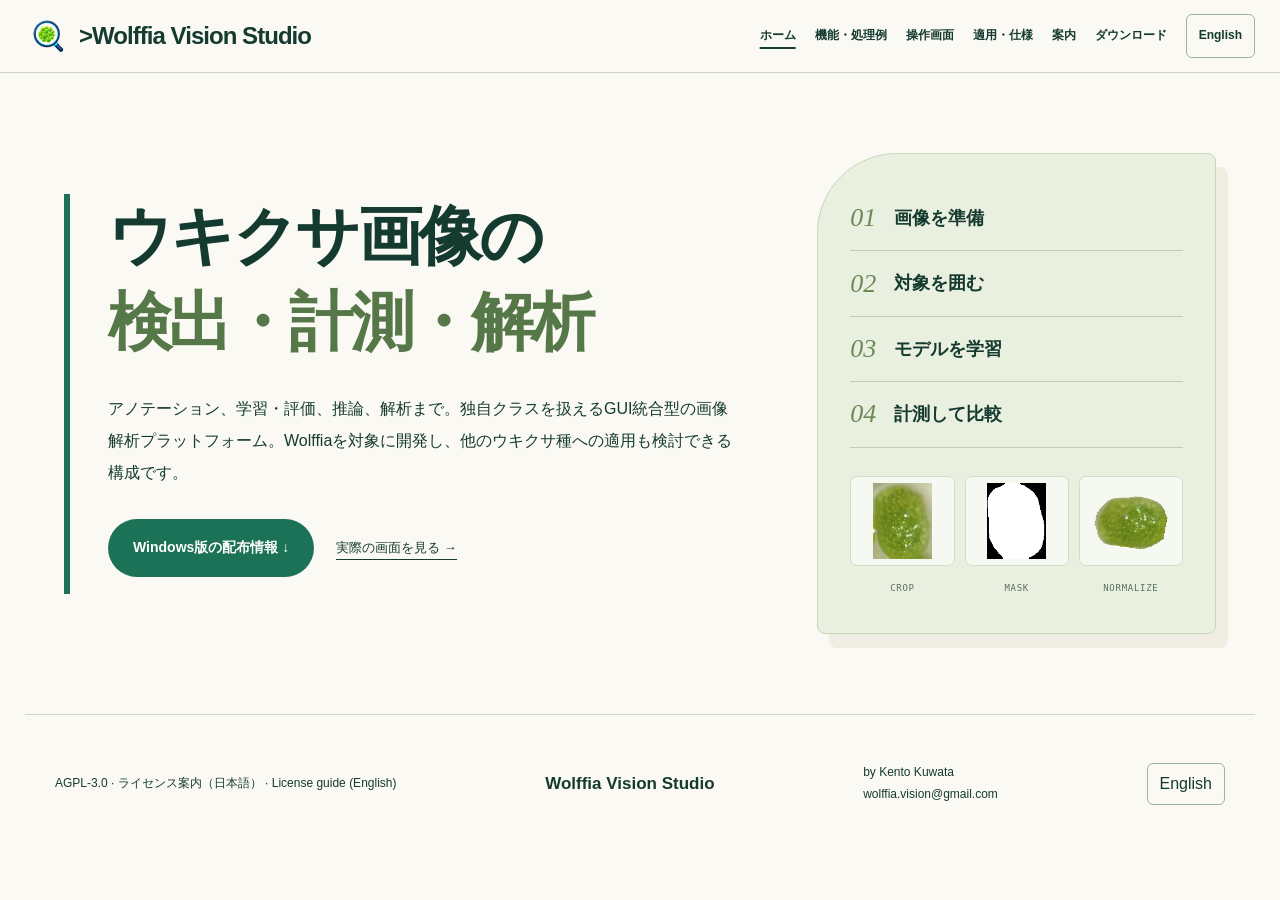
==== commit 827f7c67: "Update index.html" ====
--- a/index.html
+++ b/index.html
@@ -1,5 +1,5 @@
-<!doctype html><html lang="ja"><head><meta charset="utf-8"><meta name="viewport" content="width=device-width,initial-scale=1"><title>Wolffia Vision Studio | アノテーションから学習・画像解析まで</title><meta name="description" content="アノテーション、学習・評価、推論、解析まで。独自クラスを扱えるGUI統合型の画像解析プラットフォーム。Wolffiaを対象に開発し、他のウキクサ種への適用も検討できる構成です。"><meta property="og:type" content="website"><meta property="og:title" content="Wolffia Vision Studio | アノテーションから学習・画像解析まで"><meta property="og:description" content="アノテーション、学習・評価、推論、解析まで。独自クラスを扱えるGUI統合型の画像解析プラットフォーム。Wolffiaを対象に開発し、他のウキクサ種への適用も検討できる構成です。"><meta name="twitter:card" content="summary"><link rel="icon" href="assets/icon.png"><link rel="stylesheet" href="style.css"><link rel="stylesheet" href="enhancements.css"><link rel="stylesheet" href="editorial.css"><style>.download>div:first-child{display:flex;flex-direction:column;min-width:0}.download>div:first-child>.release-warning{margin-top:auto;border:1px solid #91b99a;border-radius:12px;padding:18px;background:#ffffff0d;color:#f3f6df}.release-warning h3{font-size:1.15rem;margin:0 0 10px}.release-warning p{font-size:.82rem;line-height:1.75;margin:0 0 12px}.release-warning a{text-decoration:underline;font-weight:700;color:#eef6bd}.screenshot-crop{aspect-ratio:auto!important}.screenshot-crop img{transform:none!important;object-fit:contain!important}.lightbox-crop img{transform:none!important}@media(max-width:800px){.download>div:first-child>.release-warning{margin-top:28px}}</style><link rel="canonical" href="https://wolffiavision-code.github.io/wolffia-vision-studio/"><meta property="og:url" content="https://wolffiavision-code.github.io/wolffia-vision-studio/"><meta property="og:image" content="https://wolffiavision-code.github.io/wolffia-vision-studio/assets/icon.png"></head><body><a class="skip" href="#main">本文へ移動</a><header><a class="brand" href="#page-home" data-route="home"><img src="assets/icon.png" width="44" height="44" alt=""><span>Wolffia</span></a><button class="menu-toggle" aria-expanded="false" aria-controls="main-nav">メニュー ☰</button><nav id="main-nav" aria-label="メインナビゲーション"><a href="#page-home" data-route="home">ホーム</a><a href="#page-workflow" data-route="workflow">機能・処理例</a><a href="#page-interface" data-route="interface">操作画面</a><a href="#page-adapt" data-route="adapt">適用・仕様</a><a href="#page-guide" data-route="guide">案内</a><a href="#page-download" data-route="download">ダウンロード</a><a class="language-link" href="en/" hreflang="en">English</a></nav></header><main id="main"><section class="hero" data-page="home"><div class="hero-copy"><h1>ウキクサ画像の<br><em>検出・計測・解析</em></h1><p class="lead">アノテーション、学習・評価、推論、解析まで。独自クラスを扱えるGUI統合型の画像解析プラットフォーム。Wolffiaを対象に開発し、他のウキクサ種への適用も検討できる構成です。</p><div class="actions"><a class="primary" href="#page-download" data-route="download">Windows版の配布情報 ↓</a><a class="text-link" href="#page-interface" data-route="interface">実際の画面を見る →</a></div><p class="subtle">Version 1.0.0 · 日本語 / English · PC上で画像処理</p></div><aside class="workflow-panel" aria-label="Workflow"><ol><li><span>01</span><strong>画像を準備</strong></li><li><span>02</span><strong>対象を囲む</strong></li><li><span>03</span><strong>モデルを学習</strong></li><li><span>04</span><strong>計測して比較</strong></li></ol><div class="workflow-specimens"><figure><img src="assets/workflow/crop.jpg" alt="CROP"><figcaption>CROP</figcaption></figure><figure><img src="assets/workflow/mask.png" alt="MASK"><figcaption>MASK</figcaption></figure><figure><img src="assets/workflow/normalized.png" alt="NORMALIZE"><figcaption>NORMALIZE</figcaption></figure></div><p class="specimen-caption">保存済みの同一個体による処理例</p></aside></section><section class="intro" id="workflow" data-page="workflow"><h2>データ作成から<br><em>画像解析まで</em></h2><div class="steps"><article><span class="step-number">01</span><h3>データを作る</h3><p>矩形・マスクの編集、モデル補助、クラス均等型の画像拡張、均等／ランダム分割。</p></article><article><span class="step-number">02</span><h3>モデルを学習する</h3><p>YOLO、SegFormer、LRASPP-MobileNetの学習・追加学習。学習曲線、指標の傾き、検証結果とtest評価。</p></article><article><span class="step-number">03</span><h3>個体を取り出す</h3><p>静止画・連続推論、個体切り抜き、二値マスク、RGBA画像、向き補正。</p></article><article><span class="step-number">04</span><h3>特徴量を計測する</h3><p>面積・長短径・真円度などの計測、CSV、集団分布HTML、形状分別、図表作成。</p></article></div></section><section class="intro example" id="example" data-page="workflow"><h2>検出から特徴量まで：同じ個体を追う</h2><p>保存済みの実行結果を使い、枠Aの個体がどのように処理されるかを示します。</p><div class="example-grid"><figure><h3>01 元画像と検出枠</h3><div class="example-image"><svg viewBox="0 0 1108 1477" role="img" aria-label="元画像の選択した検出枠A"><image href="assets/workflow/original.jpg" width="1108" height="1477"/><rect x="610" y="539" width="102" height="130" fill="none" stroke="#ffda56" stroke-width="8"/><rect x="610" y="486" width="54" height="48" fill="#ffda56"/><text x="622" y="523" font-size="38" font-weight="bold" fill="#18352b">A</text></svg></div><figcaption>保存済み検出座標から、対象Aの枠だけを重ねて表示。</figcaption></figure><figure><h3>02 個体の切り出し</h3><div class="example-image"><img src="assets/workflow/crop.jpg" alt="枠Aから切り出した個体" width="102" height="130" loading="lazy"></div><figcaption>Aの範囲を切り出した保存画像。以降も同じ個体です。</figcaption></figure><figure><h3>03 対象領域の抽出</h3><div class="example-image"><div class="mask-pair"><img src="assets/workflow/overlay.jpg" alt="赤色で示す抽出領域" loading="lazy"><img src="assets/workflow/mask.png" alt="白が対象、黒が背景の二値マスク" loading="lazy"></div></div><figcaption>赤色の重ね合わせと二値マスク。白い領域が計測対象です。</figcaption></figure><figure><h3>04 向き補正と背景除去</h3><div class="example-image"><img src="assets/workflow/normalized.png" alt="長軸を水平にした背景透過画像" width="163" height="141" loading="lazy"></div><figcaption>約79.5°回転し、長軸を水平に。保存済みRGBA画像を表示。</figcaption></figure></div><div class="measurement"><h3>05 特徴量の抽出</h3><p>向き補正後のマスクから得た、保存済みCSVの値です。</p><dl><div><dt>面積</dt><dd>10,607 px²</dd></div><div><dt>楕円の長径</dt><dd>136.82 px</dd></div><div><dt>楕円の短径</dt><dd>97.81 px</dd></div><div><dt>長径／短径</dt><dd>1.399</dd></div><div><dt>真円度</dt><dd>0.765</dd></div></dl><p class="fine">長径・短径は近似楕円の直径です。pxは画素単位で、mmなどへの換算には撮影倍率に対応した校正が必要です。真円度は1に近いほど円形に近い指標です。</p></div><details><summary>処理段階の対応関係</summary><p>同じ検出対象を、切り抜き対応表と内部の個体IDで各処理段階へ対応付けています。</p><p>保存済みの処理例であり、1.0.0の精度ベンチマークではありません。</p></details></section><section class="intro feature-tools" id="annotation-training" data-page="workflow"><h2>アノテーションと学習の機能</h2><div class="hero-tools" aria-label="アノテーションと学習の機能例"><article class="tool-preview annotation-preview"><div class="tool-bar"><strong>アノテーション</strong></div><div class="annotation-layout"><div class="annotation-canvas"><svg viewBox="0 0 1108 1477" role="img" aria-label="提供されたラベルを重ねたアノテーション例"><image href="assets/annotation-example.png" width="1108" height="1477"/><rect x="422.7" y="964.2" width="119.0" height="82.2" fill="none" stroke="#9453c9" stroke-width="4"/><rect x="357.1" y="645.7" width="105.9" height="111.3" fill="none" stroke="#9453c9" stroke-width="4"/><rect x="628.2" y="905.5" width="109.9" height="127.1" fill="none" stroke="#9453c9" stroke-width="4"/><rect x="543.5" y="928.0" width="90.5" height="107.0" fill="none" stroke="#9453c9" stroke-width="4"/><rect x="593.1" y="596.5" width="86.4" height="111.8" fill="none" stroke="#9453c9" stroke-width="4"/><rect x="461.4" y="668.3" width="120.9" height="84.3" fill="none" stroke="#9453c9" stroke-width="4"/><rect x="680.2" y="726.3" width="107.9" height="99.4" fill="none" stroke="#9453c9" stroke-width="4"/><rect x="715.1" y="980.2" width="81.7" height="124.7" fill="none" stroke="#9453c9" stroke-width="4"/><rect x="806.8" y="819.4" width="120.5" height="77.7" fill="none" stroke="#9453c9" stroke-width="4"/><rect x="725.5" y="1095.6" width="120.4" height="116.6" fill="none" stroke="#9453c9" stroke-width="4"/><rect x="681.8" y="513.7" width="117.5" height="95.8" fill="none" stroke="#9453c9" stroke-width="4"/><rect x="925.0" y="865.7" width="107.7" height="118.5" fill="none" stroke="#9453c9" stroke-width="4"/><rect x="698.0" y="604.5" width="121.9" height="90.4" fill="none" stroke="#9453c9" stroke-width="4"/><rect x="640.0" y="1055.8" width="105.6" height="102.3" fill="none" stroke="#9453c9" stroke-width="4"/><rect x="772.7" y="740.0" width="112.5" height="100.7" fill="none" stroke="#9453c9" stroke-width="4"/><rect x="514.6" y="850.2" width="101.4" height="98.3" fill="none" stroke="#9453c9" stroke-width="4"/><rect x="747.2" y="445.1" width="101.1" height="114.4" fill="none" stroke="#9453c9" stroke-width="4"/><rect x="778.7" y="954.1" width="115.8" height="99.1" fill="none" stroke="#9453c9" stroke-width="4"/><rect x="582.3" y="535.6" width="54.1" height="48.9" fill="none" stroke="#d44747" stroke-width="4"/><rect x="743.5" y="818.4" width="48.5" height="45.6" fill="none" stroke="#008864" stroke-width="4"/><rect x="753.7" y="935.5" width="45.9" height="46.3" fill="none" stroke="#008864" stroke-width="4"/><rect x="762.6" y="856.1" width="50.8" height="44.0" fill="none" stroke="#008864" stroke-width="4"/><rect x="769.4" y="704.9" width="47.6" height="43.9" fill="none" stroke="#008864" stroke-width="4"/><rect x="788.6" y="577.4" width="61.1" height="52.0" fill="none" stroke="#008864" stroke-width="4"/><rect x="455.2" y="911.8" width="49.2" height="48.2" fill="none" stroke="#008864" stroke-width="4"/><rect x="255.5" y="768.7" width="40.1" height="41.0" fill="none" stroke="#008864" stroke-width="4"/><rect x="806.8" y="895.8" width="118.9" height="79.0" fill="none" stroke="#9453c9" stroke-width="4"/><rect x="692.1" y="1178.3" width="52.2" height="51.3" fill="none" stroke="#008864" stroke-width="4"/><rect x="607.8" y="888.8" width="44.7" height="48.5" fill="none" stroke="#008864" stroke-width="4"/><rect x="498.9" y="934.1" width="45.5" height="43.1" fill="none" stroke="#008864" stroke-width="4"/><rect x="767.8" y="898.6" width="43.4" height="43.6" fill="none" stroke="#008864" stroke-width="4"/><rect x="286.5" y="722.6" width="124.8" height="89.7" fill="none" stroke="#9453c9" stroke-width="4"/><rect x="646.5" y="674.0" width="112.6" height="71.2" fill="none" stroke="#008864" stroke-width="4"/><rect x="814.8" y="544.1" width="44.4" height="42.7" fill="none" stroke="#008864" stroke-width="4"/><rect x="439.3" y="731.7" width="39.2" height="38.1" fill="none" stroke="#008864" stroke-width="4"/><rect x="361.3" y="799.8" width="36.4" height="30.7" fill="none" stroke="#008864" stroke-width="4"/><rect x="676.7" y="603.4" width="28.0" height="34.7" fill="none" stroke="#008864" stroke-width="4"/><rect x="925.0" y="849.0" width="33.7" height="32.2" fill="none" stroke="#008864" stroke-width="4"/><rect x="267.6" y="644.4" width="92.3" height="106.4" fill="none" stroke="#008864" stroke-width="4"/><rect x="267.5" y="644.8" width="92.3" height="105.9" fill="none" stroke="#9453c9" stroke-width="4"/><rect x="193.5" y="639.2" width="81.9" height="125.3" fill="none" stroke="#008864" stroke-width="4"/><rect x="378.1" y="818.3" width="85.9" height="84.6" fill="none" stroke="#9453c9" stroke-width="4"/><rect x="458.7" y="803.8" width="91.2" height="107.1" fill="none" stroke="#9453c9" stroke-width="4"/><rect x="513.0" y="576.4" width="107.1" height="97.8" fill="none" stroke="#9453c9" stroke-width="4"/></svg><span class="cursor-cross">＋</span></div><ul class="annotation-list"><li><i style="background:#008864"></i>0 vegetative <b>19</b></li><li><i style="background:#9453c9"></i>1 flowering <b>24</b></li><li><i style="background:#d44747"></i>2 dead <b>1</b></li></ul></div><p>提供された矩形ラベルをクラス色で表示。<br>Cキーを押すと、次に新しく作る矩形のクラスIDを循環できます。<br>既存矩形は一覧からクラスを変更できます。<br>全画像への補助ラベリングは1画像ずつ保存します。</p></article><article class="tool-preview training-preview"><div class="tool-bar"><strong>学習状況</strong></div><div class="metric-pills"><b>train loss</b><span>val loss</span><span>precision</span><span>recall</span><span>mAP</span></div><svg class="training-chart" viewBox="0 0 460 220" role="img" aria-label="学習曲線の表示例。実測値ではありません"><path d="M48 20V180H438" fill="none" stroke="#9cae9f"/><path d="M48 46 C110 73 140 88 190 112 S300 151 438 166" fill="none" stroke="#246e49" stroke-width="5"/><path d="M48 59 C105 76 145 99 196 119 S307 145 438 157" fill="none" stroke="#de8d35" stroke-width="5" stroke-dasharray="10 7"/><g fill="#607565" font-size="12"><text x="52" y="207">epoch 1</text><text x="382" y="207">epoch N</text></g></svg><div class="chart-key"><span><i class="train-line"></i>train</span><span><i class="val-line"></i>validation</span></div><p>GUIで学習ログと曲線を確認。Early stopping、optimizer、学習条件を設定できます。図は表示構成の例で、性能値ではありません。</p></article></div></section><section class="screens" id="screens" data-page="interface"><h2>操作画面</h2><p>実際の1.0.0画面です。クリックで拡大できます。ホーム、スペース選択、YOLO操作を掲載し、アノテーションと学習の操作例は機能ページで確認できます。</p><div class="gallery"><figure class="gallery-card"><button class="zoom" data-full="assets/home.png" aria-label="ホーム — 画像を拡大"><span class="screenshot-crop"><img src="assets/home.png" alt="4つのスペースを選ぶ実際のホーム画面。" loading="lazy" width="1570" height="1002"></span><span>ホーム ↗</span></button></figure><figure class="gallery-card"><button class="zoom" data-full="assets/workspace.png" aria-label="推論スペース — 画像を拡大"><span class="screenshot-crop"><img src="assets/workspace.png" alt="推論・処理スペースの作業選択。" loading="lazy" width="1570" height="1002"></span><span>推論スペース ↗</span></button></figure><figure class="gallery-card"><button class="zoom" data-full="assets/yolo.png" aria-label="YOLO操作 — 画像を拡大"><span class="screenshot-crop"><img src="assets/yolo.png" alt="入力・条件・表示領域。精度評価や結果例ではありません。" loading="lazy" width="1570" height="1002"></span><span>YOLO操作 ↗</span></button></figure></div></section><section class="chart-feature intro" id="charts" data-page="workflow"><div><h2>CSVから、<br><em>図と表へ。</em></h2><p>複数ファイルを追加して、列とグループを選択。分布や関係を同じ画面で確認し、図・表・HTMLに保存できます。</p></div><div class="chart-options"><article><span>01</span><h3>分布を見る</h3><p>ヒストグラム・密度曲線・累積分布・箱ひげ図・個体値</p></article><article><span>02</span><h3>関係を見る</h3><p>散布図・傾向線・対数軸・相関ヒートマップ</p></article><article><span>03</span><h3>値をまとめる</h3><p>平均±標準偏差・基本統計量の表</p></article></div></section><section class="intro" id="custom" data-page="adapt"><h2>対象に合わせたクラス設定と追加学習</h2><p>YOLOではクラス名と矩形ラベルを定義し、ご自身の画像で学習できます。標準例はvegetative（栄養個体）、flowering（開花個体）、dead（枯死個体）です。</p><pre class="yaml"><code>nc: 3
+<!doctype html><html lang="ja"><head><meta charset="utf-8"><meta name="viewport" content="width=device-width,initial-scale=1"><title>Wolffia Vision Studio | アノテーションから学習・画像解析まで</title><meta name="description" content="アノテーション、学習・評価、推論、解析まで。独自クラスを扱えるGUI統合型の画像解析プラットフォーム。Wolffiaを対象に開発し、他のウキクサ種への適用も検討できる構成です。"><meta property="og:type" content="website"><meta property="og:title" content="Wolffia Vision Studio | アノテーションから学習・画像解析まで"><meta property="og:description" content="アノテーション、学習・評価、推論、解析まで。独自クラスを扱えるGUI統合型の画像解析プラットフォーム。Wolffiaを対象に開発し、他のウキクサ種への適用も検討できる構成です。"><meta name="twitter:card" content="summary"><link rel="icon" href="assets/icon.png"><link rel="stylesheet" href="style.css"><link rel="stylesheet" href="enhancements.css"><link rel="stylesheet" href="editorial.css"><style>.download>div:first-child{display:flex;flex-direction:column;min-width:0}.download>div:first-child>.release-warning{margin-top:auto;border:1px solid #91b99a;border-radius:12px;padding:18px;background:#ffffff0d;color:#f3f6df}.release-warning h3{font-size:1.15rem;margin:0 0 10px}.release-warning p{font-size:.82rem;line-height:1.75;margin:0 0 12px}.release-warning a{text-decoration:underline;font-weight:700;color:#eef6bd}.screenshot-crop{aspect-ratio:auto!important}.screenshot-crop img{transform:none!important;object-fit:contain!important}.lightbox-crop img{transform:none!important}@media(max-width:800px){.download>div:first-child>.release-warning{margin-top:28px}}</style><link rel="canonical" href="https://wolffiavision-code.github.io/wolffia-vision-studio/"><meta property="og:url" content="https://wolffiavision-code.github.io/wolffia-vision-studio/"><meta property="og:image" content="https://wolffiavision-code.github.io/wolffia-vision-studio/assets/icon.png"></head><body><a class="skip" href="#main">本文へ移動</a><header><a class="brand" href="#page-home" data-route="home"><img src="assets/icon.png" width="44" height="44" alt=""><span>>Wolffia Vision Studio </span></a><button class="menu-toggle" aria-expanded="false" aria-controls="main-nav">メニュー ☰</button><nav id="main-nav" aria-label="メインナビゲーション"><a href="#page-home" data-route="home">ホーム</a><a href="#page-workflow" data-route="workflow">機能・処理例</a><a href="#page-interface" data-route="interface">操作画面</a><a href="#page-adapt" data-route="adapt">適用・仕様</a><a href="#page-guide" data-route="guide">案内</a><a href="#page-download" data-route="download">ダウンロード</a><a class="language-link" href="en/" hreflang="en">English</a></nav></header><main id="main"><section class="hero" data-page="home"><div class="hero-copy"><h1>ウキクサ画像の<br><em>検出・計測・解析</em></h1><p class="lead">アノテーション、学習・評価、推論、解析まで。独自クラスを扱えるGUI統合型の画像解析プラットフォーム。Wolffiaを対象に開発し、他のウキクサ種への適用も検討できる構成です。</p><div class="actions"><a class="primary" href="#page-download" data-route="download">Windows版の配布情報 ↓</a><a class="text-link" href="#page-interface" data-route="interface">実際の画面を見る →</a></div><p class="subtle">Version 1.0.0 · 日本語 / English · PC上で画像処理</p></div><aside class="workflow-panel" aria-label="Workflow"><ol><li><span>01</span><strong>画像を準備</strong></li><li><span>02</span><strong>対象を囲む</strong></li><li><span>03</span><strong>モデルを学習</strong></li><li><span>04</span><strong>計測して比較</strong></li></ol><div class="workflow-specimens"><figure><img src="assets/workflow/crop.jpg" alt="CROP"><figcaption>CROP</figcaption></figure><figure><img src="assets/workflow/mask.png" alt="MASK"><figcaption>MASK</figcaption></figure><figure><img src="assets/workflow/normalized.png" alt="NORMALIZE"><figcaption>NORMALIZE</figcaption></figure></div><p class="specimen-caption">保存済みの同一個体による処理例</p></aside></section><section class="intro" id="workflow" data-page="workflow"><h2>データ作成から<br><em>画像解析まで</em></h2><div class="steps"><article><span class="step-number">01</span><h3>データを作る</h3><p>矩形・マスクの編集、モデル補助、クラス均等型の画像拡張、均等／ランダム分割。</p></article><article><span class="step-number">02</span><h3>モデルを学習する</h3><p>YOLO、SegFormer、LRASPP-MobileNetの学習・追加学習。学習曲線、指標の傾き、検証結果とtest評価。</p></article><article><span class="step-number">03</span><h3>個体を取り出す</h3><p>静止画・連続推論、個体切り抜き、二値マスク、RGBA画像、向き補正。</p></article><article><span class="step-number">04</span><h3>特徴量を計測する</h3><p>面積・長短径・真円度などの計測、CSV、集団分布HTML、形状分別、図表作成。</p></article></div></section><section class="intro example" id="example" data-page="workflow"><h2>検出から特徴量まで：同じ個体を追う</h2><p>保存済みの実行結果を使い、枠Aの個体がどのように処理されるかを示します。</p><div class="example-grid"><figure><h3>01 元画像と検出枠</h3><div class="example-image"><svg viewBox="0 0 1108 1477" role="img" aria-label="元画像の選択した検出枠A"><image href="assets/workflow/original.jpg" width="1108" height="1477"/><rect x="610" y="539" width="102" height="130" fill="none" stroke="#ffda56" stroke-width="8"/><rect x="610" y="486" width="54" height="48" fill="#ffda56"/><text x="622" y="523" font-size="38" font-weight="bold" fill="#18352b">A</text></svg></div><figcaption>保存済み検出座標から、対象Aの枠だけを重ねて表示。</figcaption></figure><figure><h3>02 個体の切り出し</h3><div class="example-image"><img src="assets/workflow/crop.jpg" alt="枠Aから切り出した個体" width="102" height="130" loading="lazy"></div><figcaption>Aの範囲を切り出した保存画像。以降も同じ個体です。</figcaption></figure><figure><h3>03 対象領域の抽出</h3><div class="example-image"><div class="mask-pair"><img src="assets/workflow/overlay.jpg" alt="赤色で示す抽出領域" loading="lazy"><img src="assets/workflow/mask.png" alt="白が対象、黒が背景の二値マスク" loading="lazy"></div></div><figcaption>赤色の重ね合わせと二値マスク。白い領域が計測対象です。</figcaption></figure><figure><h3>04 向き補正と背景除去</h3><div class="example-image"><img src="assets/workflow/normalized.png" alt="長軸を水平にした背景透過画像" width="163" height="141" loading="lazy"></div><figcaption>約79.5°回転し、長軸を水平に。保存済みRGBA画像を表示。</figcaption></figure></div><div class="measurement"><h3>05 特徴量の抽出</h3><p>向き補正後のマスクから得た、保存済みCSVの値です。</p><dl><div><dt>面積</dt><dd>10,607 px²</dd></div><div><dt>楕円の長径</dt><dd>136.82 px</dd></div><div><dt>楕円の短径</dt><dd>97.81 px</dd></div><div><dt>長径／短径</dt><dd>1.399</dd></div><div><dt>真円度</dt><dd>0.765</dd></div></dl><p class="fine">長径・短径は近似楕円の直径です。pxは画素単位で、mmなどへの換算には撮影倍率に対応した校正が必要です。真円度は1に近いほど円形に近い指標です。</p></div><details><summary>処理段階の対応関係</summary><p>同じ検出対象を、切り抜き対応表と内部の個体IDで各処理段階へ対応付けています。</p><p>保存済みの処理例であり、1.0.0の精度ベンチマークではありません。</p></details></section><section class="intro feature-tools" id="annotation-training" data-page="workflow"><h2>アノテーションと学習の機能</h2><div class="hero-tools" aria-label="アノテーションと学習の機能例"><article class="tool-preview annotation-preview"><div class="tool-bar"><strong>アノテーション</strong></div><div class="annotation-layout"><div class="annotation-canvas"><svg viewBox="0 0 1108 1477" role="img" aria-label="提供されたラベルを重ねたアノテーション例"><image href="assets/annotation-example.png" width="1108" height="1477"/><rect x="422.7" y="964.2" width="119.0" height="82.2" fill="none" stroke="#9453c9" stroke-width="4"/><rect x="357.1" y="645.7" width="105.9" height="111.3" fill="none" stroke="#9453c9" stroke-width="4"/><rect x="628.2" y="905.5" width="109.9" height="127.1" fill="none" stroke="#9453c9" stroke-width="4"/><rect x="543.5" y="928.0" width="90.5" height="107.0" fill="none" stroke="#9453c9" stroke-width="4"/><rect x="593.1" y="596.5" width="86.4" height="111.8" fill="none" stroke="#9453c9" stroke-width="4"/><rect x="461.4" y="668.3" width="120.9" height="84.3" fill="none" stroke="#9453c9" stroke-width="4"/><rect x="680.2" y="726.3" width="107.9" height="99.4" fill="none" stroke="#9453c9" stroke-width="4"/><rect x="715.1" y="980.2" width="81.7" height="124.7" fill="none" stroke="#9453c9" stroke-width="4"/><rect x="806.8" y="819.4" width="120.5" height="77.7" fill="none" stroke="#9453c9" stroke-width="4"/><rect x="725.5" y="1095.6" width="120.4" height="116.6" fill="none" stroke="#9453c9" stroke-width="4"/><rect x="681.8" y="513.7" width="117.5" height="95.8" fill="none" stroke="#9453c9" stroke-width="4"/><rect x="925.0" y="865.7" width="107.7" height="118.5" fill="none" stroke="#9453c9" stroke-width="4"/><rect x="698.0" y="604.5" width="121.9" height="90.4" fill="none" stroke="#9453c9" stroke-width="4"/><rect x="640.0" y="1055.8" width="105.6" height="102.3" fill="none" stroke="#9453c9" stroke-width="4"/><rect x="772.7" y="740.0" width="112.5" height="100.7" fill="none" stroke="#9453c9" stroke-width="4"/><rect x="514.6" y="850.2" width="101.4" height="98.3" fill="none" stroke="#9453c9" stroke-width="4"/><rect x="747.2" y="445.1" width="101.1" height="114.4" fill="none" stroke="#9453c9" stroke-width="4"/><rect x="778.7" y="954.1" width="115.8" height="99.1" fill="none" stroke="#9453c9" stroke-width="4"/><rect x="582.3" y="535.6" width="54.1" height="48.9" fill="none" stroke="#d44747" stroke-width="4"/><rect x="743.5" y="818.4" width="48.5" height="45.6" fill="none" stroke="#008864" stroke-width="4"/><rect x="753.7" y="935.5" width="45.9" height="46.3" fill="none" stroke="#008864" stroke-width="4"/><rect x="762.6" y="856.1" width="50.8" height="44.0" fill="none" stroke="#008864" stroke-width="4"/><rect x="769.4" y="704.9" width="47.6" height="43.9" fill="none" stroke="#008864" stroke-width="4"/><rect x="788.6" y="577.4" width="61.1" height="52.0" fill="none" stroke="#008864" stroke-width="4"/><rect x="455.2" y="911.8" width="49.2" height="48.2" fill="none" stroke="#008864" stroke-width="4"/><rect x="255.5" y="768.7" width="40.1" height="41.0" fill="none" stroke="#008864" stroke-width="4"/><rect x="806.8" y="895.8" width="118.9" height="79.0" fill="none" stroke="#9453c9" stroke-width="4"/><rect x="692.1" y="1178.3" width="52.2" height="51.3" fill="none" stroke="#008864" stroke-width="4"/><rect x="607.8" y="888.8" width="44.7" height="48.5" fill="none" stroke="#008864" stroke-width="4"/><rect x="498.9" y="934.1" width="45.5" height="43.1" fill="none" stroke="#008864" stroke-width="4"/><rect x="767.8" y="898.6" width="43.4" height="43.6" fill="none" stroke="#008864" stroke-width="4"/><rect x="286.5" y="722.6" width="124.8" height="89.7" fill="none" stroke="#9453c9" stroke-width="4"/><rect x="646.5" y="674.0" width="112.6" height="71.2" fill="none" stroke="#008864" stroke-width="4"/><rect x="814.8" y="544.1" width="44.4" height="42.7" fill="none" stroke="#008864" stroke-width="4"/><rect x="439.3" y="731.7" width="39.2" height="38.1" fill="none" stroke="#008864" stroke-width="4"/><rect x="361.3" y="799.8" width="36.4" height="30.7" fill="none" stroke="#008864" stroke-width="4"/><rect x="676.7" y="603.4" width="28.0" height="34.7" fill="none" stroke="#008864" stroke-width="4"/><rect x="925.0" y="849.0" width="33.7" height="32.2" fill="none" stroke="#008864" stroke-width="4"/><rect x="267.6" y="644.4" width="92.3" height="106.4" fill="none" stroke="#008864" stroke-width="4"/><rect x="267.5" y="644.8" width="92.3" height="105.9" fill="none" stroke="#9453c9" stroke-width="4"/><rect x="193.5" y="639.2" width="81.9" height="125.3" fill="none" stroke="#008864" stroke-width="4"/><rect x="378.1" y="818.3" width="85.9" height="84.6" fill="none" stroke="#9453c9" stroke-width="4"/><rect x="458.7" y="803.8" width="91.2" height="107.1" fill="none" stroke="#9453c9" stroke-width="4"/><rect x="513.0" y="576.4" width="107.1" height="97.8" fill="none" stroke="#9453c9" stroke-width="4"/></svg><span class="cursor-cross">＋</span></div><ul class="annotation-list"><li><i style="background:#008864"></i>0 vegetative <b>19</b></li><li><i style="background:#9453c9"></i>1 flowering <b>24</b></li><li><i style="background:#d44747"></i>2 dead <b>1</b></li></ul></div><p>提供された矩形ラベルをクラス色で表示。<br>Cキーを押すと、次に新しく作る矩形のクラスIDを循環できます。<br>既存矩形は一覧からクラスを変更できます。<br>全画像への補助ラベリングは1画像ずつ保存します。</p></article><article class="tool-preview training-preview"><div class="tool-bar"><strong>学習状況</strong></div><div class="metric-pills"><b>train loss</b><span>val loss</span><span>precision</span><span>recall</span><span>mAP</span></div><svg class="training-chart" viewBox="0 0 460 220" role="img" aria-label="学習曲線の表示例。実測値ではありません"><path d="M48 20V180H438" fill="none" stroke="#9cae9f"/><path d="M48 46 C110 73 140 88 190 112 S300 151 438 166" fill="none" stroke="#246e49" stroke-width="5"/><path d="M48 59 C105 76 145 99 196 119 S307 145 438 157" fill="none" stroke="#de8d35" stroke-width="5" stroke-dasharray="10 7"/><g fill="#607565" font-size="12"><text x="52" y="207">epoch 1</text><text x="382" y="207">epoch N</text></g></svg><div class="chart-key"><span><i class="train-line"></i>train</span><span><i class="val-line"></i>validation</span></div><p>GUIで学習ログと曲線を確認。Early stopping、optimizer、学習条件を設定できます。図は表示構成の例で、性能値ではありません。</p></article></div></section><section class="screens" id="screens" data-page="interface"><h2>操作画面</h2><p>実際の1.0.0画面です。クリックで拡大できます。ホーム、スペース選択、YOLO操作を掲載し、アノテーションと学習の操作例は機能ページで確認できます。</p><div class="gallery"><figure class="gallery-card"><button class="zoom" data-full="assets/home.png" aria-label="ホーム — 画像を拡大"><span class="screenshot-crop"><img src="assets/home.png" alt="4つのスペースを選ぶ実際のホーム画面。" loading="lazy" width="1570" height="1002"></span><span>ホーム ↗</span></button></figure><figure class="gallery-card"><button class="zoom" data-full="assets/workspace.png" aria-label="推論スペース — 画像を拡大"><span class="screenshot-crop"><img src="assets/workspace.png" alt="推論・処理スペースの作業選択。" loading="lazy" width="1570" height="1002"></span><span>推論スペース ↗</span></button></figure><figure class="gallery-card"><button class="zoom" data-full="assets/yolo.png" aria-label="YOLO操作 — 画像を拡大"><span class="screenshot-crop"><img src="assets/yolo.png" alt="入力・条件・表示領域。精度評価や結果例ではありません。" loading="lazy" width="1570" height="1002"></span><span>YOLO操作 ↗</span></button></figure></div></section><section class="chart-feature intro" id="charts" data-page="workflow"><div><h2>CSVから、<br><em>図と表へ。</em></h2><p>複数ファイルを追加して、列とグループを選択。分布や関係を同じ画面で確認し、図・表・HTMLに保存できます。</p></div><div class="chart-options"><article><span>01</span><h3>分布を見る</h3><p>ヒストグラム・密度曲線・累積分布・箱ひげ図・個体値</p></article><article><span>02</span><h3>関係を見る</h3><p>散布図・傾向線・対数軸・相関ヒートマップ</p></article><article><span>03</span><h3>値をまとめる</h3><p>平均±標準偏差・基本統計量の表</p></article></div></section><section class="intro" id="custom" data-page="adapt"><h2>対象に合わせたクラス設定と追加学習</h2><p>YOLOではクラス名と矩形ラベルを定義し、ご自身の画像で学習できます。標準例はvegetative（栄養個体）、flowering（開花個体）、dead（枯死個体）です。</p><pre class="yaml"><code>nc: 3
 names:
   - vegetative
   - flowering
-  - dead</code></pre><p class="notice">YAMLを変更するだけで、新クラスを既存モデルが識別するわけではありません。<br>新クラスの教師データと学習が必要です。<br>推論YAMLのクラスIDと順序をモデルに一致させてください。<br>全組合せの自動整合性検査はありません。</p><h3>GUI Fine-Tuning</h3><p>既存重みから、種・系統、倍率、照明、背景などの違いへの適応を試せます。<br>更新が精度向上を保証するものではありません。<br>学習に使わないtest画像で評価してください。<br>領域分割は対象／背景の二値処理で、多クラスマスク学習ではありません。</p><div class="scope"><article><h3>実装・動作確認</h3><p>GUI構築、データ準備、EXEの自己テストと隔離インストールを確認。独立した精度評価や別PCの全機能検証とは異なります。</p></article><article><h3>他のウキクサ種への適用</h3><p>Wolffiella、Lemna、Spirodela、Landoltiaなどでも、対象に合わせた教師画像とモデルを用意することで、同じ検出・領域抽出・計測の流れを利用できる可能性があります。<br>既存モデルのそのままの適用や分類精度は未検証です。</p></article><article><h3>検証範囲</h3><p>Windows x64配布物と主要ワークフローを確認。対象種・撮影条件ごとの精度は、利用者の独立testデータで評価してください。</p></article></div></section><section class="intro" id="spec" data-page="adapt"><h2>対応範囲と技術仕様</h2><div class="table-wrap" tabindex="0" role="region" aria-label="Specifications"><table><thead><tr><th>項目</th><th>確認できる内容</th></tr></thead><tbody><tr><th scope="row">OS・実行環境</th><td>Windows x64向けEXEを作成。開発PCでEXEの起動・自己テストを確認。Windows各版・Python未導入PCの動作は未確認。</td></tr><tr><th scope="row">CPU / GPU</th><td>CPUまたは対応するNVIDIA GPUを選択。開発ビルドはPyTorch 2.12.1+cu126。推奨RAM・VRAM、対応ドライバー下限は未確定。</td></tr><tr><th scope="row">保存容量</th><td>セットアップの容量は下の配布情報を参照してください。展開先にも空き容量が必要です。モデル・出力・学習に別途容量が必要。</td></tr><tr><th scope="row">入力画像</th><td>JPG/JPEG、PNG、BMP、TIFF、WEBP。HEIC/HEIFは追加デコーダーに依存。配布EXEでの全形式検証は未完了。</td></tr><tr><th scope="row">アノテーション</th><td>YOLO: imagesとlabels、同名TXT（class_id, x_center, y_center, width, height。座標は0〜1）。マスク: imagesとmasks、同名PNG。</td></tr><tr><th scope="row">モデル</th><td>YOLOの.pt、アプリ対応のSegFormer-B0 / LRASPP-MobileNetV3チェックポイント。任意の他アーキテクチャの重みは非対応。</td></tr><tr><th scope="row">出力</th><td>検出画像・個体画像、マスク、Original / Overlay / Mask / RGBAモンタージュ、normalize画像、CSV、NPZ、JSON、分布HTML。ワークごとに異なります。</td></tr><tr><th scope="row">評価</th><td>YOLO: TP、FP、FN、WC（クラス誤り）、precision、recall、F1、誤判定率、混同行列。誤判定率=(FP+FN+WC)/(TP+FP+FN+WC)。学習時のmAP等とtestワークの指標は別です。公開済み精度ベンチマークはありません。</td></tr><tr><th scope="row">処理と通信</th><td>画像処理はPC内で実行。モデル取得等は外部通信を伴います。依存ライブラリの全通信は監査していません。このWebサイトに画像アップロード機能はありません。</td></tr><tr><th scope="row">形状分別</th><td>MF:母個体候補、DF:娘個体候補、Edge:見切れ・非楕円形の候補。最新ソースはPCA・1〜3群の比較・楕円一致度を用い、画像別の根拠HTMLを出力。生物学的同定ではありません。</td></tr></tbody></table></div></section><section class="intro" id="guide" data-page="guide"><h2>使い始めるために</h2><ol class="instructions"><li><h3>配布情報を確認</h3><p>ダウンロード欄で版、容量、SHA-256を確認します。取得後も同じハッシュであることを照合してください。</p></li><li><h3>セットアップと起動</h3><p>Setup.exeを実行し保存先を選択。スタートメニューから日本語版／English版を開きます。</p></li><li><h3>サンプルで確認</h3><p>「推論・処理」→「YOLO」で画像・モデル・対応YAMLを選択し実行。元画像と結果を確認します。</p></li></ol><p>更新前にプリセット・追加モデル・結果をバックアップし、変更履歴を確認してください。更新後は既知のサンプルで再確認します。</p></section><section class="download" id="download" data-page="download"><div><h2>Windows版を試す</h2><p>初回リリース · 1.0.0</p><p>PC上で画像を処理するWindowsアプリです。</p><aside class="release-warning"><h3>⚠ Windowsの保護警告について</h3><p>この配布物はコード署名なしです。Windowsの保護警告が表示されることがあります。公式配布元とSHA-256を確認し、検査後に信頼できると判断した場合のみ「詳細情報」→「実行」を選択してください。脅威検出やハッシュ不一致の場合は実行しないでください。保護の無効化・除外設定は不要です。管理ポリシー等で実行不可の場合は管理者へ相談してください。</p><a href="WARNINGS_JA.txt">詳しい注意事項</a></aside></div><div class="download-card"><span class="release-label">初回リリース</span><h3>Wolffia Vision Studio</h3><a id="download-link" class="primary" hidden>セットアップを取得 ↓</a><button id="download-pending" class="primary" disabled>配布情報を確認できません</button><p id="release-reason">配布情報を読み込んでいます。</p><a id="source-link" class="text-link" hidden>ソースコード ↗</a><dl id="release-details"></dl><p id="release-hash" class="fine"></p><p class="fine">コード署名なし。動作確認の範囲は配布ファイルの説明をご覧ください。</p></div></section><section class="intro" id="dataset-request" data-page="guide"><h2>教師画像の利用申請</h2><p>申請フォームから送信します。承認後、取得先とパスワードを個別に案内します。</p><a class="primary" id="external-form" hidden rel="noopener" target="_blank">申請フォームを開く ↗</a><p id="form-pending">フォーム設定を読み込めませんでした。READMEの連絡先をご利用ください。</p></section><section class="faq" id="docs" data-page="guide"><h2>利用案内・FAQ</h2><p>このページには<a href="README.md">日本語README</a>、<a href="README_EN.md">English README</a>、警告・ライセンス案内を掲載しています。検索登録は<a href="SEARCH_CONSOLE_SETUP_JA.md">Search Console設定手順</a>を参照してください。</p><details><summary>プログラミング知識は必要ですか？</summary><p>通常の操作はGUIで行えます。環境導入、モデルやデータの準備、不具合調査には技術的な対応が必要な場合があります。</p></details><details><summary>GPUがなくても使えますか？</summary><p>CPUを選択できます。処理時間はモデル・画像サイズ・環境によって異なり、速度の保証値はありません。</p></details><details><summary>独自画像で学習・クラス追加はできますか？</summary><p>YOLOでは対応するクラス名・矩形ラベル・学習データを準備して学習できます。YAMLの変更だけでは不十分です。マスクは現在二値処理です。</p></details><details><summary>Wolffia以外で使えますか？</summary><p>適用できる可能性があります。<br>対象種の画像に矩形やマスクを付け、YOLOではデータの場所・クラス名をYAMLで設定し、学習・追加学習を行ってください。<br>撮影条件や根・葉状体の扱いも定義し、別のテスト画像で確認します。<br>YAMLの書換えだけではモデルは新しい種やクラスを学びません。</p></details><details><summary>保存先はどこですか？</summary><p>各ワークの出力欄で指定するローカルフォルダです。<br>通常の推論・解析はoutput/practice/run_日時にまとめ、01_yolo、02_crops、03_segmentation、04_features&analysisへ処理段階別に保存します。<br>学習ログとdata.yamlは各finetuneフォルダ内、test結果はweightsの外側となる同じ学習フォルダ直下へ保存できます。<br>出力の生成は正確さの保証ではありません。</p></details><details><summary>MFとEdgeはどう区別しますか？</summary><p>細長さだけでは区別せず、最新ソースはマスクと完全な近似楕円の一致度を利用します。マスク誤りでも一致度は下がるため、候補画像と根拠を確認してください。</p></details><h3>Web変更履歴</h3><p>2026-10-23: 長い1ページ構成を、目的別に切り替える6ページ構成へ変更。クラス均等型拡張、均等分割、学習傾向、RGBAプレビュー、図表条件を反映。</p></section><section class="intro" id="about" data-page="guide"><h2>開発者・ライセンス</h2><p>開発: Kento Kuwata。Wolffiaの画像解析を目的に開発したWindowsアプリケーションです。</p><h3>ソフトウェア・モデル・画像を区別</h3><p>アプリソースはAGPL-3.0として用意しています。<br>第三者ライブラリはそれぞれのライセンスに従います。<br>モデル・サンプル・教師画像の条件は別途確認が必要です。<br>ソフトウェアのライセンスから重みや画像の条件を推定しないでください。</p><h3>他のウキクサの画像処理技術</h3><p>ウキクサや植物の画像処理に関する技術です。対象とする処理や使い方は、それぞれの公開ページで確認できます。</p><ul><li><a href="https://github.com/SamOliveiraLab/Deepweed">Deepweed ↗</a> — ウキクサの領域分割・追跡・成長解析。</li><li><a href="https://github.com/danforthcenter/plantcv">PlantCV ↗</a> — 植物画像の表現型解析。</li></ul></section><footer><p><a href="LICENSE">AGPL-3.0</a> · <a href="LICENSE_JA.md">ライセンス案内（日本語）</a> · <a href="LICENSE_EN.md">License guide (English)</a></p><div class="brand">Wolffia Vision Studio</div><p>by Kento Kuwata<br><a href="mailto:wolffia.vision@gmail.com">wolffia.vision@gmail.com</a></p><a class="language-link" href="en/">English</a></footer></main><dialog id="lightbox" aria-label="画像を拡大"><button id="close-lightbox">閉じる ×</button><div class="lightbox-crop"><img id="lightbox-image" alt=""></div><p id="lightbox-caption"></p></dialog><script src="app.js" defer></script><script>fetch('form-config.json').then(r=>r.json()).then(c=>{if(!c.form_url)return;const u=new URL(c.form_url);if(u.protocol!=='https:'||u.username||u.password)return;if(!['forms.gle','docs.google.com','script.google.com'].includes(u.hostname))return;const a=document.querySelector('#external-form');a.href=u.href;a.hidden=false;document.querySelector('#form-pending').hidden=true;}).catch(()=>{});</script></body></html>+  - dead</code></pre><p class="notice">YAMLを変更するだけで、新クラスを既存モデルが識別するわけではありません。<br>新クラスの教師データと学習が必要です。<br>推論YAMLのクラスIDと順序をモデルに一致させてください。<br>全組合せの自動整合性検査はありません。</p><h3>GUI Fine-Tuning</h3><p>既存重みから、種・系統、倍率、照明、背景などの違いへの適応を試せます。<br>更新が精度向上を保証するものではありません。<br>学習に使わないtest画像で評価してください。<br>領域分割は対象／背景の二値処理で、多クラスマスク学習ではありません。</p><div class="scope"><article><h3>実装・動作確認</h3><p>GUI構築、データ準備、EXEの自己テストと隔離インストールを確認。独立した精度評価や別PCの全機能検証とは異なります。</p></article><article><h3>他のウキクサ種への適用</h3><p>Wolffiella、Lemna、Spirodela、Landoltiaなどでも、対象に合わせた教師画像とモデルを用意することで、同じ検出・領域抽出・計測の流れを利用できる可能性があります。<br>既存モデルのそのままの適用や分類精度は未検証です。</p></article><article><h3>検証範囲</h3><p>Windows x64配布物と主要ワークフローを確認。対象種・撮影条件ごとの精度は、利用者の独立testデータで評価してください。</p></article></div></section><section class="intro" id="spec" data-page="adapt"><h2>対応範囲と技術仕様</h2><div class="table-wrap" tabindex="0" role="region" aria-label="Specifications"><table><thead><tr><th>項目</th><th>確認できる内容</th></tr></thead><tbody><tr><th scope="row">OS・実行環境</th><td>Windows x64向けEXEを作成。開発PCでEXEの起動・自己テストを確認。Windows各版・Python未導入PCの動作は未確認。</td></tr><tr><th scope="row">CPU / GPU</th><td>CPUまたは対応するNVIDIA GPUを選択。開発ビルドはPyTorch 2.12.1+cu126。推奨RAM・VRAM、対応ドライバー下限は未確定。</td></tr><tr><th scope="row">保存容量</th><td>セットアップの容量は下の配布情報を参照してください。展開先にも空き容量が必要です。モデル・出力・学習に別途容量が必要。</td></tr><tr><th scope="row">入力画像</th><td>JPG/JPEG、PNG、BMP、TIFF、WEBP。HEIC/HEIFは追加デコーダーに依存。配布EXEでの全形式検証は未完了。</td></tr><tr><th scope="row">アノテーション</th><td>YOLO: imagesとlabels、同名TXT（class_id, x_center, y_center, width, height。座標は0〜1）。マスク: imagesとmasks、同名PNG。</td></tr><tr><th scope="row">モデル</th><td>YOLOの.pt、アプリ対応のSegFormer-B0 / LRASPP-MobileNetV3チェックポイント。任意の他アーキテクチャの重みは非対応。</td></tr><tr><th scope="row">出力</th><td>検出画像・個体画像、マスク、Original / Overlay / Mask / RGBAモンタージュ、normalize画像、CSV、NPZ、JSON、分布HTML。ワークごとに異なります。</td></tr><tr><th scope="row">評価</th><td>YOLO: TP、FP、FN、WC（クラス誤り）、precision、recall、F1、誤判定率、混同行列。誤判定率=(FP+FN+WC)/(TP+FP+FN+WC)。学習時のmAP等とtestワークの指標は別です。公開済み精度ベンチマークはありません。</td></tr><tr><th scope="row">処理と通信</th><td>画像処理はPC内で実行。モデル取得等は外部通信を伴います。依存ライブラリの全通信は監査していません。このWebサイトに画像アップロード機能はありません。</td></tr><tr><th scope="row">形状分別</th><td>MF:母個体候補、DF:娘個体候補、Edge:見切れ・非楕円形の候補。最新ソースはPCA・1〜3群の比較・楕円一致度を用い、画像別の根拠HTMLを出力。生物学的同定ではありません。</td></tr></tbody></table></div></section><section class="intro" id="guide" data-page="guide"><h2>使い始めるために</h2><ol class="instructions"><li><h3>配布情報を確認</h3><p>ダウンロード欄で版、容量、SHA-256を確認します。取得後も同じハッシュであることを照合してください。</p></li><li><h3>セットアップと起動</h3><p>Setup.exeを実行し保存先を選択。スタートメニューから日本語版／English版を開きます。</p></li><li><h3>サンプルで確認</h3><p>「推論・処理」→「YOLO」で画像・モデル・対応YAMLを選択し実行。元画像と結果を確認します。</p></li></ol><p>更新前にプリセット・追加モデル・結果をバックアップし、変更履歴を確認してください。更新後は既知のサンプルで再確認します。</p></section><section class="download" id="download" data-page="download"><div><h2>Windows版を試す</h2><p>初回リリース · 1.0.0</p><p>PC上で画像を処理するWindowsアプリです。</p><aside class="release-warning"><h3>⚠ Windowsの保護警告について</h3><p>この配布物はコード署名なしです。Windowsの保護警告が表示されることがあります。公式配布元とSHA-256を確認し、検査後に信頼できると判断した場合のみ「詳細情報」→「実行」を選択してください。脅威検出やハッシュ不一致の場合は実行しないでください。保護の無効化・除外設定は不要です。管理ポリシー等で実行不可の場合は管理者へ相談してください。</p><a href="WARNINGS_JA.txt">詳しい注意事項</a></aside></div><div class="download-card"><span class="release-label">初回リリース</span><h3>Wolffia Vision Studio</h3><a id="download-link" class="primary" hidden>セットアップを取得 ↓</a><button id="download-pending" class="primary" disabled>配布情報を確認できません</button><p id="release-reason">配布情報を読み込んでいます。</p><a id="source-link" class="text-link" hidden>ソースコード ↗</a><dl id="release-details"></dl><p id="release-hash" class="fine"></p><p class="fine">コード署名なし。動作確認の範囲は配布ファイルの説明をご覧ください。</p></div></section><section class="intro" id="dataset-request" data-page="guide"><h2>教師画像の利用申請</h2><p>申請フォームから送信します。承認後、取得先とパスワードを個別に案内します。</p><a class="primary" id="external-form" hidden rel="noopener" target="_blank">申請フォームを開く ↗</a><p id="form-pending">フォーム設定を読み込めませんでした。READMEの連絡先をご利用ください。</p></section><section class="faq" id="docs" data-page="guide"><h2>利用案内・FAQ</h2><p>このページには<a href="README.md">日本語README</a>、<a href="README_EN.md">English README</a>、警告・ライセンス案内を掲載しています。検索登録は<a href="SEARCH_CONSOLE_SETUP_JA.md">Search Console設定手順</a>を参照してください。</p><details><summary>プログラミング知識は必要ですか？</summary><p>通常の操作はGUIで行えます。環境導入、モデルやデータの準備、不具合調査には技術的な対応が必要な場合があります。</p></details><details><summary>GPUがなくても使えますか？</summary><p>CPUを選択できます。処理時間はモデル・画像サイズ・環境によって異なり、速度の保証値はありません。</p></details><details><summary>独自画像で学習・クラス追加はできますか？</summary><p>YOLOでは対応するクラス名・矩形ラベル・学習データを準備して学習できます。YAMLの変更だけでは不十分です。マスクは現在二値処理です。</p></details><details><summary>Wolffia以外で使えますか？</summary><p>適用できる可能性があります。<br>対象種の画像に矩形やマスクを付け、YOLOではデータの場所・クラス名をYAMLで設定し、学習・追加学習を行ってください。<br>撮影条件や根・葉状体の扱いも定義し、別のテスト画像で確認します。<br>YAMLの書換えだけではモデルは新しい種やクラスを学びません。</p></details><details><summary>保存先はどこですか？</summary><p>各ワークの出力欄で指定するローカルフォルダです。<br>通常の推論・解析はoutput/practice/run_日時にまとめ、01_yolo、02_crops、03_segmentation、04_features&analysisへ処理段階別に保存します。<br>学習ログとdata.yamlは各finetuneフォルダ内、test結果はweightsの外側となる同じ学習フォルダ直下へ保存できます。<br>出力の生成は正確さの保証ではありません。</p></details><details><summary>MFとEdgeはどう区別しますか？</summary><p>細長さだけでは区別せず、最新ソースはマスクと完全な近似楕円の一致度を利用します。マスク誤りでも一致度は下がるため、候補画像と根拠を確認してください。</p></details><h3>Web変更履歴</h3><p>2026-10-23: 長い1ページ構成を、目的別に切り替える6ページ構成へ変更。クラス均等型拡張、均等分割、学習傾向、RGBAプレビュー、図表条件を反映。</p></section><section class="intro" id="about" data-page="guide"><h2>開発者・ライセンス</h2><p>開発: Kento Kuwata。Wolffiaの画像解析を目的に開発したWindowsアプリケーションです。</p><h3>ソフトウェア・モデル・画像を区別</h3><p>アプリソースはAGPL-3.0として用意しています。<br>第三者ライブラリはそれぞれのライセンスに従います。<br>モデル・サンプル・教師画像の条件は別途確認が必要です。<br>ソフトウェアのライセンスから重みや画像の条件を推定しないでください。</p><h3>他のウキクサの画像処理技術</h3><p>ウキクサや植物の画像処理に関する技術です。対象とする処理や使い方は、それぞれの公開ページで確認できます。</p><ul><li><a href="https://github.com/SamOliveiraLab/Deepweed">Deepweed ↗</a> — ウキクサの領域分割・追跡・成長解析。</li><li><a href="https://github.com/danforthcenter/plantcv">PlantCV ↗</a> — 植物画像の表現型解析。</li></ul></section><footer><p><a href="LICENSE">AGPL-3.0</a> · <a href="LICENSE_JA.md">ライセンス案内（日本語）</a> · <a href="LICENSE_EN.md">License guide (English)</a></p><div class="brand">Wolffia Vision Studio</div><p>by Kento Kuwata<br><a href="mailto:wolffia.vision@gmail.com">wolffia.vision@gmail.com</a></p><a class="language-link" href="en/">English</a></footer></main><dialog id="lightbox" aria-label="画像を拡大"><button id="close-lightbox">閉じる ×</button><div class="lightbox-crop"><img id="lightbox-image" alt=""></div><p id="lightbox-caption"></p></dialog><script src="app.js" defer></script><script>fetch('form-config.json').then(r=>r.json()).then(c=>{if(!c.form_url)return;const u=new URL(c.form_url);if(u.protocol!=='https:'||u.username||u.password)return;if(!['forms.gle','docs.google.com','script.google.com'].includes(u.hostname))return;const a=document.querySelector('#external-form');a.href=u.href;a.hidden=false;document.querySelector('#form-pending').hidden=true;}).catch(()=>{});</script></body></html>
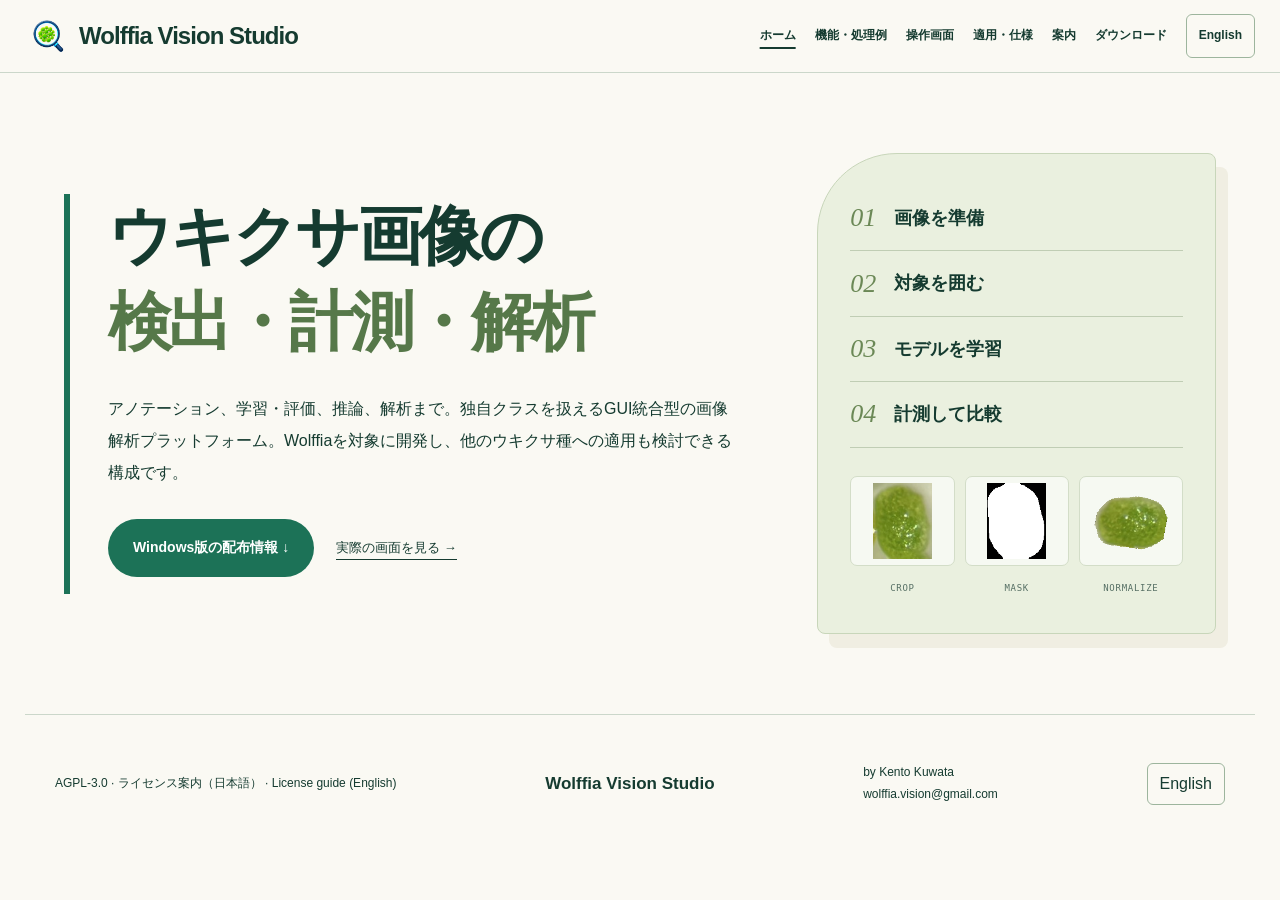
==== commit 771aae7c: "Update index.html" ====
--- a/index.html
+++ b/index.html
@@ -1,4 +1,4 @@
-<!doctype html><html lang="ja"><head><meta charset="utf-8"><meta name="viewport" content="width=device-width,initial-scale=1"><title>Wolffia Vision Studio | アノテーションから学習・画像解析まで</title><meta name="description" content="アノテーション、学習・評価、推論、解析まで。独自クラスを扱えるGUI統合型の画像解析プラットフォーム。Wolffiaを対象に開発し、他のウキクサ種への適用も検討できる構成です。"><meta property="og:type" content="website"><meta property="og:title" content="Wolffia Vision Studio | アノテーションから学習・画像解析まで"><meta property="og:description" content="アノテーション、学習・評価、推論、解析まで。独自クラスを扱えるGUI統合型の画像解析プラットフォーム。Wolffiaを対象に開発し、他のウキクサ種への適用も検討できる構成です。"><meta name="twitter:card" content="summary"><link rel="icon" href="assets/icon.png"><link rel="stylesheet" href="style.css"><link rel="stylesheet" href="enhancements.css"><link rel="stylesheet" href="editorial.css"><style>.download>div:first-child{display:flex;flex-direction:column;min-width:0}.download>div:first-child>.release-warning{margin-top:auto;border:1px solid #91b99a;border-radius:12px;padding:18px;background:#ffffff0d;color:#f3f6df}.release-warning h3{font-size:1.15rem;margin:0 0 10px}.release-warning p{font-size:.82rem;line-height:1.75;margin:0 0 12px}.release-warning a{text-decoration:underline;font-weight:700;color:#eef6bd}.screenshot-crop{aspect-ratio:auto!important}.screenshot-crop img{transform:none!important;object-fit:contain!important}.lightbox-crop img{transform:none!important}@media(max-width:800px){.download>div:first-child>.release-warning{margin-top:28px}}</style><link rel="canonical" href="https://wolffiavision-code.github.io/wolffia-vision-studio/"><meta property="og:url" content="https://wolffiavision-code.github.io/wolffia-vision-studio/"><meta property="og:image" content="https://wolffiavision-code.github.io/wolffia-vision-studio/assets/icon.png"></head><body><a class="skip" href="#main">本文へ移動</a><header><a class="brand" href="#page-home" data-route="home"><img src="assets/icon.png" width="44" height="44" alt=""><span>>Wolffia Vision Studio </span></a><button class="menu-toggle" aria-expanded="false" aria-controls="main-nav">メニュー ☰</button><nav id="main-nav" aria-label="メインナビゲーション"><a href="#page-home" data-route="home">ホーム</a><a href="#page-workflow" data-route="workflow">機能・処理例</a><a href="#page-interface" data-route="interface">操作画面</a><a href="#page-adapt" data-route="adapt">適用・仕様</a><a href="#page-guide" data-route="guide">案内</a><a href="#page-download" data-route="download">ダウンロード</a><a class="language-link" href="en/" hreflang="en">English</a></nav></header><main id="main"><section class="hero" data-page="home"><div class="hero-copy"><h1>ウキクサ画像の<br><em>検出・計測・解析</em></h1><p class="lead">アノテーション、学習・評価、推論、解析まで。独自クラスを扱えるGUI統合型の画像解析プラットフォーム。Wolffiaを対象に開発し、他のウキクサ種への適用も検討できる構成です。</p><div class="actions"><a class="primary" href="#page-download" data-route="download">Windows版の配布情報 ↓</a><a class="text-link" href="#page-interface" data-route="interface">実際の画面を見る →</a></div><p class="subtle">Version 1.0.0 · 日本語 / English · PC上で画像処理</p></div><aside class="workflow-panel" aria-label="Workflow"><ol><li><span>01</span><strong>画像を準備</strong></li><li><span>02</span><strong>対象を囲む</strong></li><li><span>03</span><strong>モデルを学習</strong></li><li><span>04</span><strong>計測して比較</strong></li></ol><div class="workflow-specimens"><figure><img src="assets/workflow/crop.jpg" alt="CROP"><figcaption>CROP</figcaption></figure><figure><img src="assets/workflow/mask.png" alt="MASK"><figcaption>MASK</figcaption></figure><figure><img src="assets/workflow/normalized.png" alt="NORMALIZE"><figcaption>NORMALIZE</figcaption></figure></div><p class="specimen-caption">保存済みの同一個体による処理例</p></aside></section><section class="intro" id="workflow" data-page="workflow"><h2>データ作成から<br><em>画像解析まで</em></h2><div class="steps"><article><span class="step-number">01</span><h3>データを作る</h3><p>矩形・マスクの編集、モデル補助、クラス均等型の画像拡張、均等／ランダム分割。</p></article><article><span class="step-number">02</span><h3>モデルを学習する</h3><p>YOLO、SegFormer、LRASPP-MobileNetの学習・追加学習。学習曲線、指標の傾き、検証結果とtest評価。</p></article><article><span class="step-number">03</span><h3>個体を取り出す</h3><p>静止画・連続推論、個体切り抜き、二値マスク、RGBA画像、向き補正。</p></article><article><span class="step-number">04</span><h3>特徴量を計測する</h3><p>面積・長短径・真円度などの計測、CSV、集団分布HTML、形状分別、図表作成。</p></article></div></section><section class="intro example" id="example" data-page="workflow"><h2>検出から特徴量まで：同じ個体を追う</h2><p>保存済みの実行結果を使い、枠Aの個体がどのように処理されるかを示します。</p><div class="example-grid"><figure><h3>01 元画像と検出枠</h3><div class="example-image"><svg viewBox="0 0 1108 1477" role="img" aria-label="元画像の選択した検出枠A"><image href="assets/workflow/original.jpg" width="1108" height="1477"/><rect x="610" y="539" width="102" height="130" fill="none" stroke="#ffda56" stroke-width="8"/><rect x="610" y="486" width="54" height="48" fill="#ffda56"/><text x="622" y="523" font-size="38" font-weight="bold" fill="#18352b">A</text></svg></div><figcaption>保存済み検出座標から、対象Aの枠だけを重ねて表示。</figcaption></figure><figure><h3>02 個体の切り出し</h3><div class="example-image"><img src="assets/workflow/crop.jpg" alt="枠Aから切り出した個体" width="102" height="130" loading="lazy"></div><figcaption>Aの範囲を切り出した保存画像。以降も同じ個体です。</figcaption></figure><figure><h3>03 対象領域の抽出</h3><div class="example-image"><div class="mask-pair"><img src="assets/workflow/overlay.jpg" alt="赤色で示す抽出領域" loading="lazy"><img src="assets/workflow/mask.png" alt="白が対象、黒が背景の二値マスク" loading="lazy"></div></div><figcaption>赤色の重ね合わせと二値マスク。白い領域が計測対象です。</figcaption></figure><figure><h3>04 向き補正と背景除去</h3><div class="example-image"><img src="assets/workflow/normalized.png" alt="長軸を水平にした背景透過画像" width="163" height="141" loading="lazy"></div><figcaption>約79.5°回転し、長軸を水平に。保存済みRGBA画像を表示。</figcaption></figure></div><div class="measurement"><h3>05 特徴量の抽出</h3><p>向き補正後のマスクから得た、保存済みCSVの値です。</p><dl><div><dt>面積</dt><dd>10,607 px²</dd></div><div><dt>楕円の長径</dt><dd>136.82 px</dd></div><div><dt>楕円の短径</dt><dd>97.81 px</dd></div><div><dt>長径／短径</dt><dd>1.399</dd></div><div><dt>真円度</dt><dd>0.765</dd></div></dl><p class="fine">長径・短径は近似楕円の直径です。pxは画素単位で、mmなどへの換算には撮影倍率に対応した校正が必要です。真円度は1に近いほど円形に近い指標です。</p></div><details><summary>処理段階の対応関係</summary><p>同じ検出対象を、切り抜き対応表と内部の個体IDで各処理段階へ対応付けています。</p><p>保存済みの処理例であり、1.0.0の精度ベンチマークではありません。</p></details></section><section class="intro feature-tools" id="annotation-training" data-page="workflow"><h2>アノテーションと学習の機能</h2><div class="hero-tools" aria-label="アノテーションと学習の機能例"><article class="tool-preview annotation-preview"><div class="tool-bar"><strong>アノテーション</strong></div><div class="annotation-layout"><div class="annotation-canvas"><svg viewBox="0 0 1108 1477" role="img" aria-label="提供されたラベルを重ねたアノテーション例"><image href="assets/annotation-example.png" width="1108" height="1477"/><rect x="422.7" y="964.2" width="119.0" height="82.2" fill="none" stroke="#9453c9" stroke-width="4"/><rect x="357.1" y="645.7" width="105.9" height="111.3" fill="none" stroke="#9453c9" stroke-width="4"/><rect x="628.2" y="905.5" width="109.9" height="127.1" fill="none" stroke="#9453c9" stroke-width="4"/><rect x="543.5" y="928.0" width="90.5" height="107.0" fill="none" stroke="#9453c9" stroke-width="4"/><rect x="593.1" y="596.5" width="86.4" height="111.8" fill="none" stroke="#9453c9" stroke-width="4"/><rect x="461.4" y="668.3" width="120.9" height="84.3" fill="none" stroke="#9453c9" stroke-width="4"/><rect x="680.2" y="726.3" width="107.9" height="99.4" fill="none" stroke="#9453c9" stroke-width="4"/><rect x="715.1" y="980.2" width="81.7" height="124.7" fill="none" stroke="#9453c9" stroke-width="4"/><rect x="806.8" y="819.4" width="120.5" height="77.7" fill="none" stroke="#9453c9" stroke-width="4"/><rect x="725.5" y="1095.6" width="120.4" height="116.6" fill="none" stroke="#9453c9" stroke-width="4"/><rect x="681.8" y="513.7" width="117.5" height="95.8" fill="none" stroke="#9453c9" stroke-width="4"/><rect x="925.0" y="865.7" width="107.7" height="118.5" fill="none" stroke="#9453c9" stroke-width="4"/><rect x="698.0" y="604.5" width="121.9" height="90.4" fill="none" stroke="#9453c9" stroke-width="4"/><rect x="640.0" y="1055.8" width="105.6" height="102.3" fill="none" stroke="#9453c9" stroke-width="4"/><rect x="772.7" y="740.0" width="112.5" height="100.7" fill="none" stroke="#9453c9" stroke-width="4"/><rect x="514.6" y="850.2" width="101.4" height="98.3" fill="none" stroke="#9453c9" stroke-width="4"/><rect x="747.2" y="445.1" width="101.1" height="114.4" fill="none" stroke="#9453c9" stroke-width="4"/><rect x="778.7" y="954.1" width="115.8" height="99.1" fill="none" stroke="#9453c9" stroke-width="4"/><rect x="582.3" y="535.6" width="54.1" height="48.9" fill="none" stroke="#d44747" stroke-width="4"/><rect x="743.5" y="818.4" width="48.5" height="45.6" fill="none" stroke="#008864" stroke-width="4"/><rect x="753.7" y="935.5" width="45.9" height="46.3" fill="none" stroke="#008864" stroke-width="4"/><rect x="762.6" y="856.1" width="50.8" height="44.0" fill="none" stroke="#008864" stroke-width="4"/><rect x="769.4" y="704.9" width="47.6" height="43.9" fill="none" stroke="#008864" stroke-width="4"/><rect x="788.6" y="577.4" width="61.1" height="52.0" fill="none" stroke="#008864" stroke-width="4"/><rect x="455.2" y="911.8" width="49.2" height="48.2" fill="none" stroke="#008864" stroke-width="4"/><rect x="255.5" y="768.7" width="40.1" height="41.0" fill="none" stroke="#008864" stroke-width="4"/><rect x="806.8" y="895.8" width="118.9" height="79.0" fill="none" stroke="#9453c9" stroke-width="4"/><rect x="692.1" y="1178.3" width="52.2" height="51.3" fill="none" stroke="#008864" stroke-width="4"/><rect x="607.8" y="888.8" width="44.7" height="48.5" fill="none" stroke="#008864" stroke-width="4"/><rect x="498.9" y="934.1" width="45.5" height="43.1" fill="none" stroke="#008864" stroke-width="4"/><rect x="767.8" y="898.6" width="43.4" height="43.6" fill="none" stroke="#008864" stroke-width="4"/><rect x="286.5" y="722.6" width="124.8" height="89.7" fill="none" stroke="#9453c9" stroke-width="4"/><rect x="646.5" y="674.0" width="112.6" height="71.2" fill="none" stroke="#008864" stroke-width="4"/><rect x="814.8" y="544.1" width="44.4" height="42.7" fill="none" stroke="#008864" stroke-width="4"/><rect x="439.3" y="731.7" width="39.2" height="38.1" fill="none" stroke="#008864" stroke-width="4"/><rect x="361.3" y="799.8" width="36.4" height="30.7" fill="none" stroke="#008864" stroke-width="4"/><rect x="676.7" y="603.4" width="28.0" height="34.7" fill="none" stroke="#008864" stroke-width="4"/><rect x="925.0" y="849.0" width="33.7" height="32.2" fill="none" stroke="#008864" stroke-width="4"/><rect x="267.6" y="644.4" width="92.3" height="106.4" fill="none" stroke="#008864" stroke-width="4"/><rect x="267.5" y="644.8" width="92.3" height="105.9" fill="none" stroke="#9453c9" stroke-width="4"/><rect x="193.5" y="639.2" width="81.9" height="125.3" fill="none" stroke="#008864" stroke-width="4"/><rect x="378.1" y="818.3" width="85.9" height="84.6" fill="none" stroke="#9453c9" stroke-width="4"/><rect x="458.7" y="803.8" width="91.2" height="107.1" fill="none" stroke="#9453c9" stroke-width="4"/><rect x="513.0" y="576.4" width="107.1" height="97.8" fill="none" stroke="#9453c9" stroke-width="4"/></svg><span class="cursor-cross">＋</span></div><ul class="annotation-list"><li><i style="background:#008864"></i>0 vegetative <b>19</b></li><li><i style="background:#9453c9"></i>1 flowering <b>24</b></li><li><i style="background:#d44747"></i>2 dead <b>1</b></li></ul></div><p>提供された矩形ラベルをクラス色で表示。<br>Cキーを押すと、次に新しく作る矩形のクラスIDを循環できます。<br>既存矩形は一覧からクラスを変更できます。<br>全画像への補助ラベリングは1画像ずつ保存します。</p></article><article class="tool-preview training-preview"><div class="tool-bar"><strong>学習状況</strong></div><div class="metric-pills"><b>train loss</b><span>val loss</span><span>precision</span><span>recall</span><span>mAP</span></div><svg class="training-chart" viewBox="0 0 460 220" role="img" aria-label="学習曲線の表示例。実測値ではありません"><path d="M48 20V180H438" fill="none" stroke="#9cae9f"/><path d="M48 46 C110 73 140 88 190 112 S300 151 438 166" fill="none" stroke="#246e49" stroke-width="5"/><path d="M48 59 C105 76 145 99 196 119 S307 145 438 157" fill="none" stroke="#de8d35" stroke-width="5" stroke-dasharray="10 7"/><g fill="#607565" font-size="12"><text x="52" y="207">epoch 1</text><text x="382" y="207">epoch N</text></g></svg><div class="chart-key"><span><i class="train-line"></i>train</span><span><i class="val-line"></i>validation</span></div><p>GUIで学習ログと曲線を確認。Early stopping、optimizer、学習条件を設定できます。図は表示構成の例で、性能値ではありません。</p></article></div></section><section class="screens" id="screens" data-page="interface"><h2>操作画面</h2><p>実際の1.0.0画面です。クリックで拡大できます。ホーム、スペース選択、YOLO操作を掲載し、アノテーションと学習の操作例は機能ページで確認できます。</p><div class="gallery"><figure class="gallery-card"><button class="zoom" data-full="assets/home.png" aria-label="ホーム — 画像を拡大"><span class="screenshot-crop"><img src="assets/home.png" alt="4つのスペースを選ぶ実際のホーム画面。" loading="lazy" width="1570" height="1002"></span><span>ホーム ↗</span></button></figure><figure class="gallery-card"><button class="zoom" data-full="assets/workspace.png" aria-label="推論スペース — 画像を拡大"><span class="screenshot-crop"><img src="assets/workspace.png" alt="推論・処理スペースの作業選択。" loading="lazy" width="1570" height="1002"></span><span>推論スペース ↗</span></button></figure><figure class="gallery-card"><button class="zoom" data-full="assets/yolo.png" aria-label="YOLO操作 — 画像を拡大"><span class="screenshot-crop"><img src="assets/yolo.png" alt="入力・条件・表示領域。精度評価や結果例ではありません。" loading="lazy" width="1570" height="1002"></span><span>YOLO操作 ↗</span></button></figure></div></section><section class="chart-feature intro" id="charts" data-page="workflow"><div><h2>CSVから、<br><em>図と表へ。</em></h2><p>複数ファイルを追加して、列とグループを選択。分布や関係を同じ画面で確認し、図・表・HTMLに保存できます。</p></div><div class="chart-options"><article><span>01</span><h3>分布を見る</h3><p>ヒストグラム・密度曲線・累積分布・箱ひげ図・個体値</p></article><article><span>02</span><h3>関係を見る</h3><p>散布図・傾向線・対数軸・相関ヒートマップ</p></article><article><span>03</span><h3>値をまとめる</h3><p>平均±標準偏差・基本統計量の表</p></article></div></section><section class="intro" id="custom" data-page="adapt"><h2>対象に合わせたクラス設定と追加学習</h2><p>YOLOではクラス名と矩形ラベルを定義し、ご自身の画像で学習できます。標準例はvegetative（栄養個体）、flowering（開花個体）、dead（枯死個体）です。</p><pre class="yaml"><code>nc: 3
+<!doctype html><html lang="ja"><head><meta charset="utf-8"><meta name="viewport" content="width=device-width,initial-scale=1"><title>Wolffia Vision Studio | アノテーションから学習・画像解析まで</title><meta name="description" content="アノテーション、学習・評価、推論、解析まで。独自クラスを扱えるGUI統合型の画像解析プラットフォーム。Wolffiaを対象に開発し、他のウキクサ種への適用も検討できる構成です。"><meta property="og:type" content="website"><meta property="og:title" content="Wolffia Vision Studio | アノテーションから学習・画像解析まで"><meta property="og:description" content="アノテーション、学習・評価、推論、解析まで。独自クラスを扱えるGUI統合型の画像解析プラットフォーム。Wolffiaを対象に開発し、他のウキクサ種への適用も検討できる構成です。"><meta name="twitter:card" content="summary"><link rel="icon" href="assets/icon.png"><link rel="stylesheet" href="style.css"><link rel="stylesheet" href="enhancements.css"><link rel="stylesheet" href="editorial.css"><style>.download>div:first-child{display:flex;flex-direction:column;min-width:0}.download>div:first-child>.release-warning{margin-top:auto;border:1px solid #91b99a;border-radius:12px;padding:18px;background:#ffffff0d;color:#f3f6df}.release-warning h3{font-size:1.15rem;margin:0 0 10px}.release-warning p{font-size:.82rem;line-height:1.75;margin:0 0 12px}.release-warning a{text-decoration:underline;font-weight:700;color:#eef6bd}.screenshot-crop{aspect-ratio:auto!important}.screenshot-crop img{transform:none!important;object-fit:contain!important}.lightbox-crop img{transform:none!important}@media(max-width:800px){.download>div:first-child>.release-warning{margin-top:28px}}</style><link rel="canonical" href="https://wolffiavision-code.github.io/wolffia-vision-studio/"><meta property="og:url" content="https://wolffiavision-code.github.io/wolffia-vision-studio/"><meta property="og:image" content="https://wolffiavision-code.github.io/wolffia-vision-studio/assets/icon.png"></head><body><a class="skip" href="#main">本文へ移動</a><header><a class="brand" href="#page-home" data-route="home"><img src="assets/icon.png" width="44" height="44" alt=""><span>Wolffia Vision Studio </span></a><button class="menu-toggle" aria-expanded="false" aria-controls="main-nav">メニュー ☰</button><nav id="main-nav" aria-label="メインナビゲーション"><a href="#page-home" data-route="home">ホーム</a><a href="#page-workflow" data-route="workflow">機能・処理例</a><a href="#page-interface" data-route="interface">操作画面</a><a href="#page-adapt" data-route="adapt">適用・仕様</a><a href="#page-guide" data-route="guide">案内</a><a href="#page-download" data-route="download">ダウンロード</a><a class="language-link" href="en/" hreflang="en">English</a></nav></header><main id="main"><section class="hero" data-page="home"><div class="hero-copy"><h1>ウキクサ画像の<br><em>検出・計測・解析</em></h1><p class="lead">アノテーション、学習・評価、推論、解析まで。独自クラスを扱えるGUI統合型の画像解析プラットフォーム。Wolffiaを対象に開発し、他のウキクサ種への適用も検討できる構成です。</p><div class="actions"><a class="primary" href="#page-download" data-route="download">Windows版の配布情報 ↓</a><a class="text-link" href="#page-interface" data-route="interface">実際の画面を見る →</a></div><p class="subtle">Version 1.0.0 · 日本語 / English · PC上で画像処理</p></div><aside class="workflow-panel" aria-label="Workflow"><ol><li><span>01</span><strong>画像を準備</strong></li><li><span>02</span><strong>対象を囲む</strong></li><li><span>03</span><strong>モデルを学習</strong></li><li><span>04</span><strong>計測して比較</strong></li></ol><div class="workflow-specimens"><figure><img src="assets/workflow/crop.jpg" alt="CROP"><figcaption>CROP</figcaption></figure><figure><img src="assets/workflow/mask.png" alt="MASK"><figcaption>MASK</figcaption></figure><figure><img src="assets/workflow/normalized.png" alt="NORMALIZE"><figcaption>NORMALIZE</figcaption></figure></div><p class="specimen-caption">保存済みの同一個体による処理例</p></aside></section><section class="intro" id="workflow" data-page="workflow"><h2>データ作成から<br><em>画像解析まで</em></h2><div class="steps"><article><span class="step-number">01</span><h3>データを作る</h3><p>矩形・マスクの編集、モデル補助、クラス均等型の画像拡張、均等／ランダム分割。</p></article><article><span class="step-number">02</span><h3>モデルを学習する</h3><p>YOLO、SegFormer、LRASPP-MobileNetの学習・追加学習。学習曲線、指標の傾き、検証結果とtest評価。</p></article><article><span class="step-number">03</span><h3>個体を取り出す</h3><p>静止画・連続推論、個体切り抜き、二値マスク、RGBA画像、向き補正。</p></article><article><span class="step-number">04</span><h3>特徴量を計測する</h3><p>面積・長短径・真円度などの計測、CSV、集団分布HTML、形状分別、図表作成。</p></article></div></section><section class="intro example" id="example" data-page="workflow"><h2>検出から特徴量まで：同じ個体を追う</h2><p>保存済みの実行結果を使い、枠Aの個体がどのように処理されるかを示します。</p><div class="example-grid"><figure><h3>01 元画像と検出枠</h3><div class="example-image"><svg viewBox="0 0 1108 1477" role="img" aria-label="元画像の選択した検出枠A"><image href="assets/workflow/original.jpg" width="1108" height="1477"/><rect x="610" y="539" width="102" height="130" fill="none" stroke="#ffda56" stroke-width="8"/><rect x="610" y="486" width="54" height="48" fill="#ffda56"/><text x="622" y="523" font-size="38" font-weight="bold" fill="#18352b">A</text></svg></div><figcaption>保存済み検出座標から、対象Aの枠だけを重ねて表示。</figcaption></figure><figure><h3>02 個体の切り出し</h3><div class="example-image"><img src="assets/workflow/crop.jpg" alt="枠Aから切り出した個体" width="102" height="130" loading="lazy"></div><figcaption>Aの範囲を切り出した保存画像。以降も同じ個体です。</figcaption></figure><figure><h3>03 対象領域の抽出</h3><div class="example-image"><div class="mask-pair"><img src="assets/workflow/overlay.jpg" alt="赤色で示す抽出領域" loading="lazy"><img src="assets/workflow/mask.png" alt="白が対象、黒が背景の二値マスク" loading="lazy"></div></div><figcaption>赤色の重ね合わせと二値マスク。白い領域が計測対象です。</figcaption></figure><figure><h3>04 向き補正と背景除去</h3><div class="example-image"><img src="assets/workflow/normalized.png" alt="長軸を水平にした背景透過画像" width="163" height="141" loading="lazy"></div><figcaption>約79.5°回転し、長軸を水平に。保存済みRGBA画像を表示。</figcaption></figure></div><div class="measurement"><h3>05 特徴量の抽出</h3><p>向き補正後のマスクから得た、保存済みCSVの値です。</p><dl><div><dt>面積</dt><dd>10,607 px²</dd></div><div><dt>楕円の長径</dt><dd>136.82 px</dd></div><div><dt>楕円の短径</dt><dd>97.81 px</dd></div><div><dt>長径／短径</dt><dd>1.399</dd></div><div><dt>真円度</dt><dd>0.765</dd></div></dl><p class="fine">長径・短径は近似楕円の直径です。pxは画素単位で、mmなどへの換算には撮影倍率に対応した校正が必要です。真円度は1に近いほど円形に近い指標です。</p></div><details><summary>処理段階の対応関係</summary><p>同じ検出対象を、切り抜き対応表と内部の個体IDで各処理段階へ対応付けています。</p><p>保存済みの処理例であり、1.0.0の精度ベンチマークではありません。</p></details></section><section class="intro feature-tools" id="annotation-training" data-page="workflow"><h2>アノテーションと学習の機能</h2><div class="hero-tools" aria-label="アノテーションと学習の機能例"><article class="tool-preview annotation-preview"><div class="tool-bar"><strong>アノテーション</strong></div><div class="annotation-layout"><div class="annotation-canvas"><svg viewBox="0 0 1108 1477" role="img" aria-label="提供されたラベルを重ねたアノテーション例"><image href="assets/annotation-example.png" width="1108" height="1477"/><rect x="422.7" y="964.2" width="119.0" height="82.2" fill="none" stroke="#9453c9" stroke-width="4"/><rect x="357.1" y="645.7" width="105.9" height="111.3" fill="none" stroke="#9453c9" stroke-width="4"/><rect x="628.2" y="905.5" width="109.9" height="127.1" fill="none" stroke="#9453c9" stroke-width="4"/><rect x="543.5" y="928.0" width="90.5" height="107.0" fill="none" stroke="#9453c9" stroke-width="4"/><rect x="593.1" y="596.5" width="86.4" height="111.8" fill="none" stroke="#9453c9" stroke-width="4"/><rect x="461.4" y="668.3" width="120.9" height="84.3" fill="none" stroke="#9453c9" stroke-width="4"/><rect x="680.2" y="726.3" width="107.9" height="99.4" fill="none" stroke="#9453c9" stroke-width="4"/><rect x="715.1" y="980.2" width="81.7" height="124.7" fill="none" stroke="#9453c9" stroke-width="4"/><rect x="806.8" y="819.4" width="120.5" height="77.7" fill="none" stroke="#9453c9" stroke-width="4"/><rect x="725.5" y="1095.6" width="120.4" height="116.6" fill="none" stroke="#9453c9" stroke-width="4"/><rect x="681.8" y="513.7" width="117.5" height="95.8" fill="none" stroke="#9453c9" stroke-width="4"/><rect x="925.0" y="865.7" width="107.7" height="118.5" fill="none" stroke="#9453c9" stroke-width="4"/><rect x="698.0" y="604.5" width="121.9" height="90.4" fill="none" stroke="#9453c9" stroke-width="4"/><rect x="640.0" y="1055.8" width="105.6" height="102.3" fill="none" stroke="#9453c9" stroke-width="4"/><rect x="772.7" y="740.0" width="112.5" height="100.7" fill="none" stroke="#9453c9" stroke-width="4"/><rect x="514.6" y="850.2" width="101.4" height="98.3" fill="none" stroke="#9453c9" stroke-width="4"/><rect x="747.2" y="445.1" width="101.1" height="114.4" fill="none" stroke="#9453c9" stroke-width="4"/><rect x="778.7" y="954.1" width="115.8" height="99.1" fill="none" stroke="#9453c9" stroke-width="4"/><rect x="582.3" y="535.6" width="54.1" height="48.9" fill="none" stroke="#d44747" stroke-width="4"/><rect x="743.5" y="818.4" width="48.5" height="45.6" fill="none" stroke="#008864" stroke-width="4"/><rect x="753.7" y="935.5" width="45.9" height="46.3" fill="none" stroke="#008864" stroke-width="4"/><rect x="762.6" y="856.1" width="50.8" height="44.0" fill="none" stroke="#008864" stroke-width="4"/><rect x="769.4" y="704.9" width="47.6" height="43.9" fill="none" stroke="#008864" stroke-width="4"/><rect x="788.6" y="577.4" width="61.1" height="52.0" fill="none" stroke="#008864" stroke-width="4"/><rect x="455.2" y="911.8" width="49.2" height="48.2" fill="none" stroke="#008864" stroke-width="4"/><rect x="255.5" y="768.7" width="40.1" height="41.0" fill="none" stroke="#008864" stroke-width="4"/><rect x="806.8" y="895.8" width="118.9" height="79.0" fill="none" stroke="#9453c9" stroke-width="4"/><rect x="692.1" y="1178.3" width="52.2" height="51.3" fill="none" stroke="#008864" stroke-width="4"/><rect x="607.8" y="888.8" width="44.7" height="48.5" fill="none" stroke="#008864" stroke-width="4"/><rect x="498.9" y="934.1" width="45.5" height="43.1" fill="none" stroke="#008864" stroke-width="4"/><rect x="767.8" y="898.6" width="43.4" height="43.6" fill="none" stroke="#008864" stroke-width="4"/><rect x="286.5" y="722.6" width="124.8" height="89.7" fill="none" stroke="#9453c9" stroke-width="4"/><rect x="646.5" y="674.0" width="112.6" height="71.2" fill="none" stroke="#008864" stroke-width="4"/><rect x="814.8" y="544.1" width="44.4" height="42.7" fill="none" stroke="#008864" stroke-width="4"/><rect x="439.3" y="731.7" width="39.2" height="38.1" fill="none" stroke="#008864" stroke-width="4"/><rect x="361.3" y="799.8" width="36.4" height="30.7" fill="none" stroke="#008864" stroke-width="4"/><rect x="676.7" y="603.4" width="28.0" height="34.7" fill="none" stroke="#008864" stroke-width="4"/><rect x="925.0" y="849.0" width="33.7" height="32.2" fill="none" stroke="#008864" stroke-width="4"/><rect x="267.6" y="644.4" width="92.3" height="106.4" fill="none" stroke="#008864" stroke-width="4"/><rect x="267.5" y="644.8" width="92.3" height="105.9" fill="none" stroke="#9453c9" stroke-width="4"/><rect x="193.5" y="639.2" width="81.9" height="125.3" fill="none" stroke="#008864" stroke-width="4"/><rect x="378.1" y="818.3" width="85.9" height="84.6" fill="none" stroke="#9453c9" stroke-width="4"/><rect x="458.7" y="803.8" width="91.2" height="107.1" fill="none" stroke="#9453c9" stroke-width="4"/><rect x="513.0" y="576.4" width="107.1" height="97.8" fill="none" stroke="#9453c9" stroke-width="4"/></svg><span class="cursor-cross">＋</span></div><ul class="annotation-list"><li><i style="background:#008864"></i>0 vegetative <b>19</b></li><li><i style="background:#9453c9"></i>1 flowering <b>24</b></li><li><i style="background:#d44747"></i>2 dead <b>1</b></li></ul></div><p>提供された矩形ラベルをクラス色で表示。<br>Cキーを押すと、次に新しく作る矩形のクラスIDを循環できます。<br>既存矩形は一覧からクラスを変更できます。<br>全画像への補助ラベリングは1画像ずつ保存します。</p></article><article class="tool-preview training-preview"><div class="tool-bar"><strong>学習状況</strong></div><div class="metric-pills"><b>train loss</b><span>val loss</span><span>precision</span><span>recall</span><span>mAP</span></div><svg class="training-chart" viewBox="0 0 460 220" role="img" aria-label="学習曲線の表示例。実測値ではありません"><path d="M48 20V180H438" fill="none" stroke="#9cae9f"/><path d="M48 46 C110 73 140 88 190 112 S300 151 438 166" fill="none" stroke="#246e49" stroke-width="5"/><path d="M48 59 C105 76 145 99 196 119 S307 145 438 157" fill="none" stroke="#de8d35" stroke-width="5" stroke-dasharray="10 7"/><g fill="#607565" font-size="12"><text x="52" y="207">epoch 1</text><text x="382" y="207">epoch N</text></g></svg><div class="chart-key"><span><i class="train-line"></i>train</span><span><i class="val-line"></i>validation</span></div><p>GUIで学習ログと曲線を確認。Early stopping、optimizer、学習条件を設定できます。図は表示構成の例で、性能値ではありません。</p></article></div></section><section class="screens" id="screens" data-page="interface"><h2>操作画面</h2><p>実際の1.0.0画面です。クリックで拡大できます。ホーム、スペース選択、YOLO操作を掲載し、アノテーションと学習の操作例は機能ページで確認できます。</p><div class="gallery"><figure class="gallery-card"><button class="zoom" data-full="assets/home.png" aria-label="ホーム — 画像を拡大"><span class="screenshot-crop"><img src="assets/home.png" alt="4つのスペースを選ぶ実際のホーム画面。" loading="lazy" width="1570" height="1002"></span><span>ホーム ↗</span></button></figure><figure class="gallery-card"><button class="zoom" data-full="assets/workspace.png" aria-label="推論スペース — 画像を拡大"><span class="screenshot-crop"><img src="assets/workspace.png" alt="推論・処理スペースの作業選択。" loading="lazy" width="1570" height="1002"></span><span>推論スペース ↗</span></button></figure><figure class="gallery-card"><button class="zoom" data-full="assets/yolo.png" aria-label="YOLO操作 — 画像を拡大"><span class="screenshot-crop"><img src="assets/yolo.png" alt="入力・条件・表示領域。精度評価や結果例ではありません。" loading="lazy" width="1570" height="1002"></span><span>YOLO操作 ↗</span></button></figure></div></section><section class="chart-feature intro" id="charts" data-page="workflow"><div><h2>CSVから、<br><em>図と表へ。</em></h2><p>複数ファイルを追加して、列とグループを選択。分布や関係を同じ画面で確認し、図・表・HTMLに保存できます。</p></div><div class="chart-options"><article><span>01</span><h3>分布を見る</h3><p>ヒストグラム・密度曲線・累積分布・箱ひげ図・個体値</p></article><article><span>02</span><h3>関係を見る</h3><p>散布図・傾向線・対数軸・相関ヒートマップ</p></article><article><span>03</span><h3>値をまとめる</h3><p>平均±標準偏差・基本統計量の表</p></article></div></section><section class="intro" id="custom" data-page="adapt"><h2>対象に合わせたクラス設定と追加学習</h2><p>YOLOではクラス名と矩形ラベルを定義し、ご自身の画像で学習できます。標準例はvegetative（栄養個体）、flowering（開花個体）、dead（枯死個体）です。</p><pre class="yaml"><code>nc: 3
 names:
   - vegetative
   - flowering
